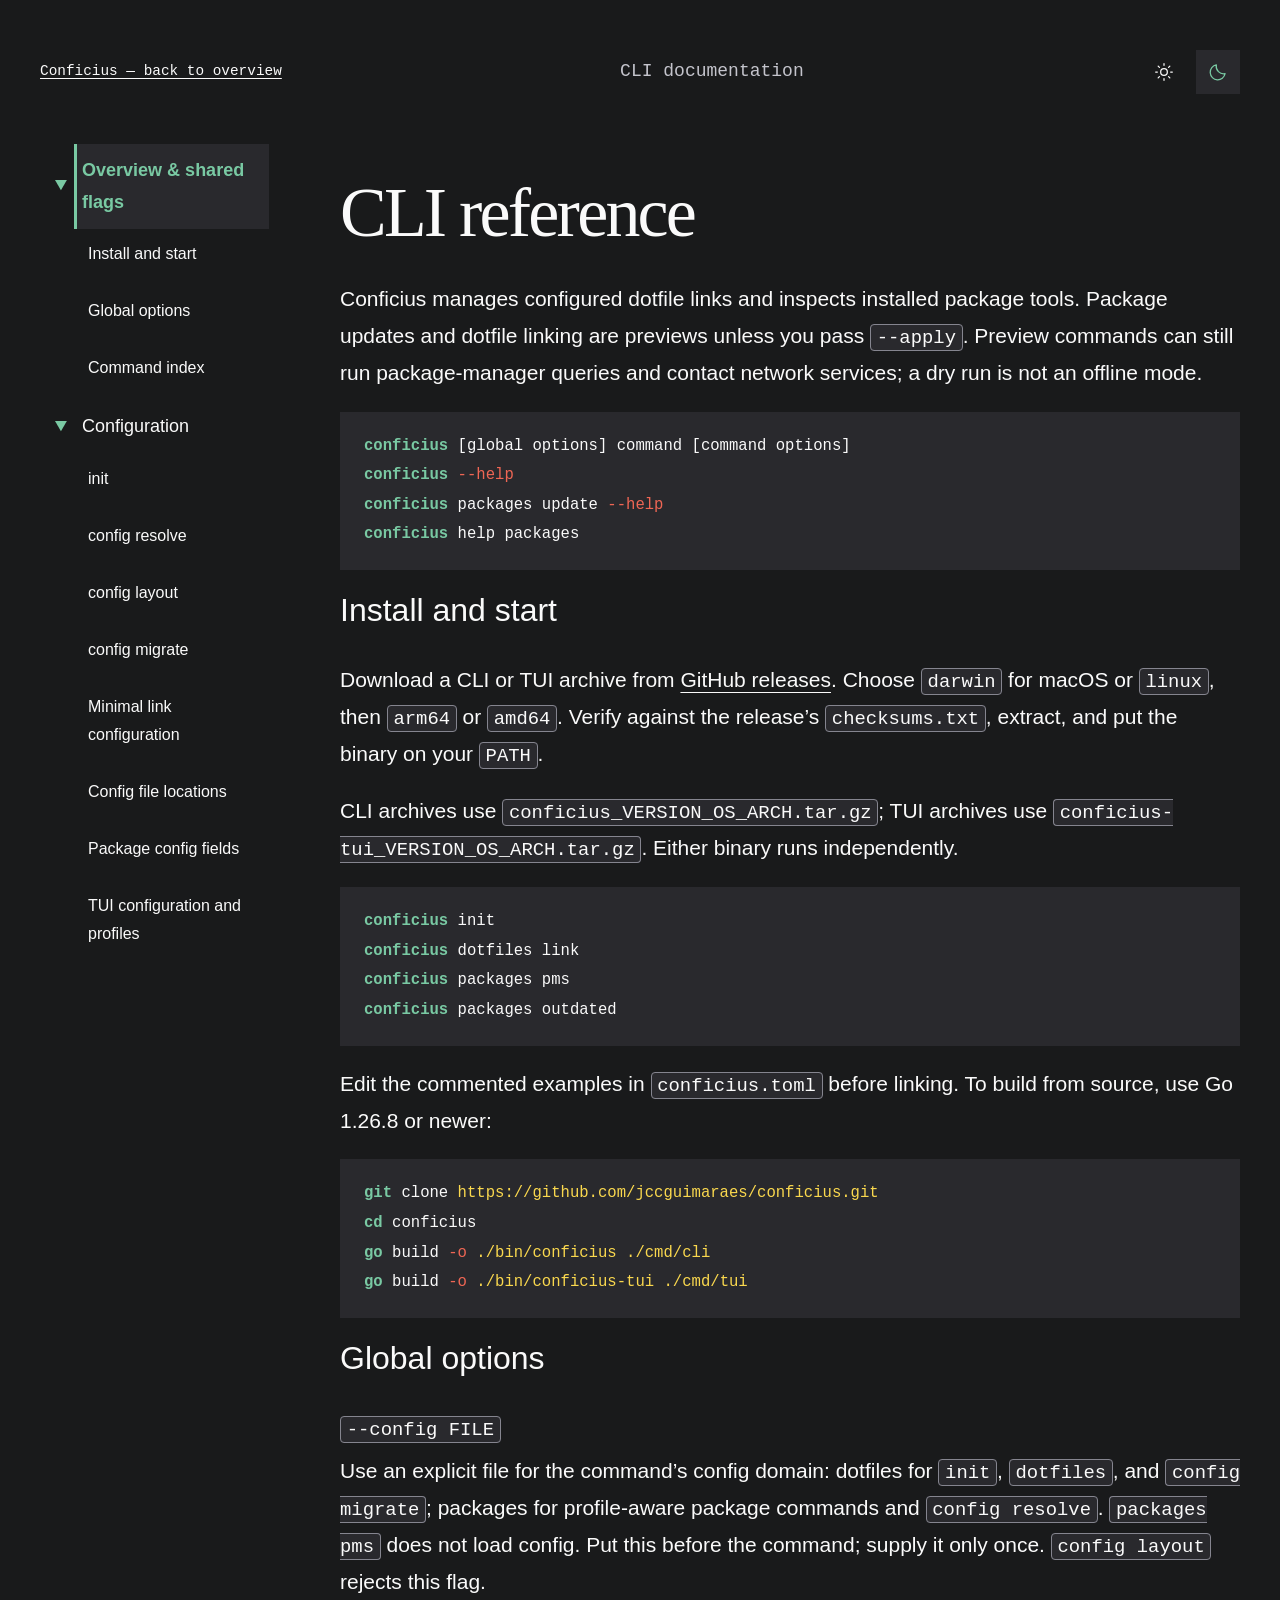
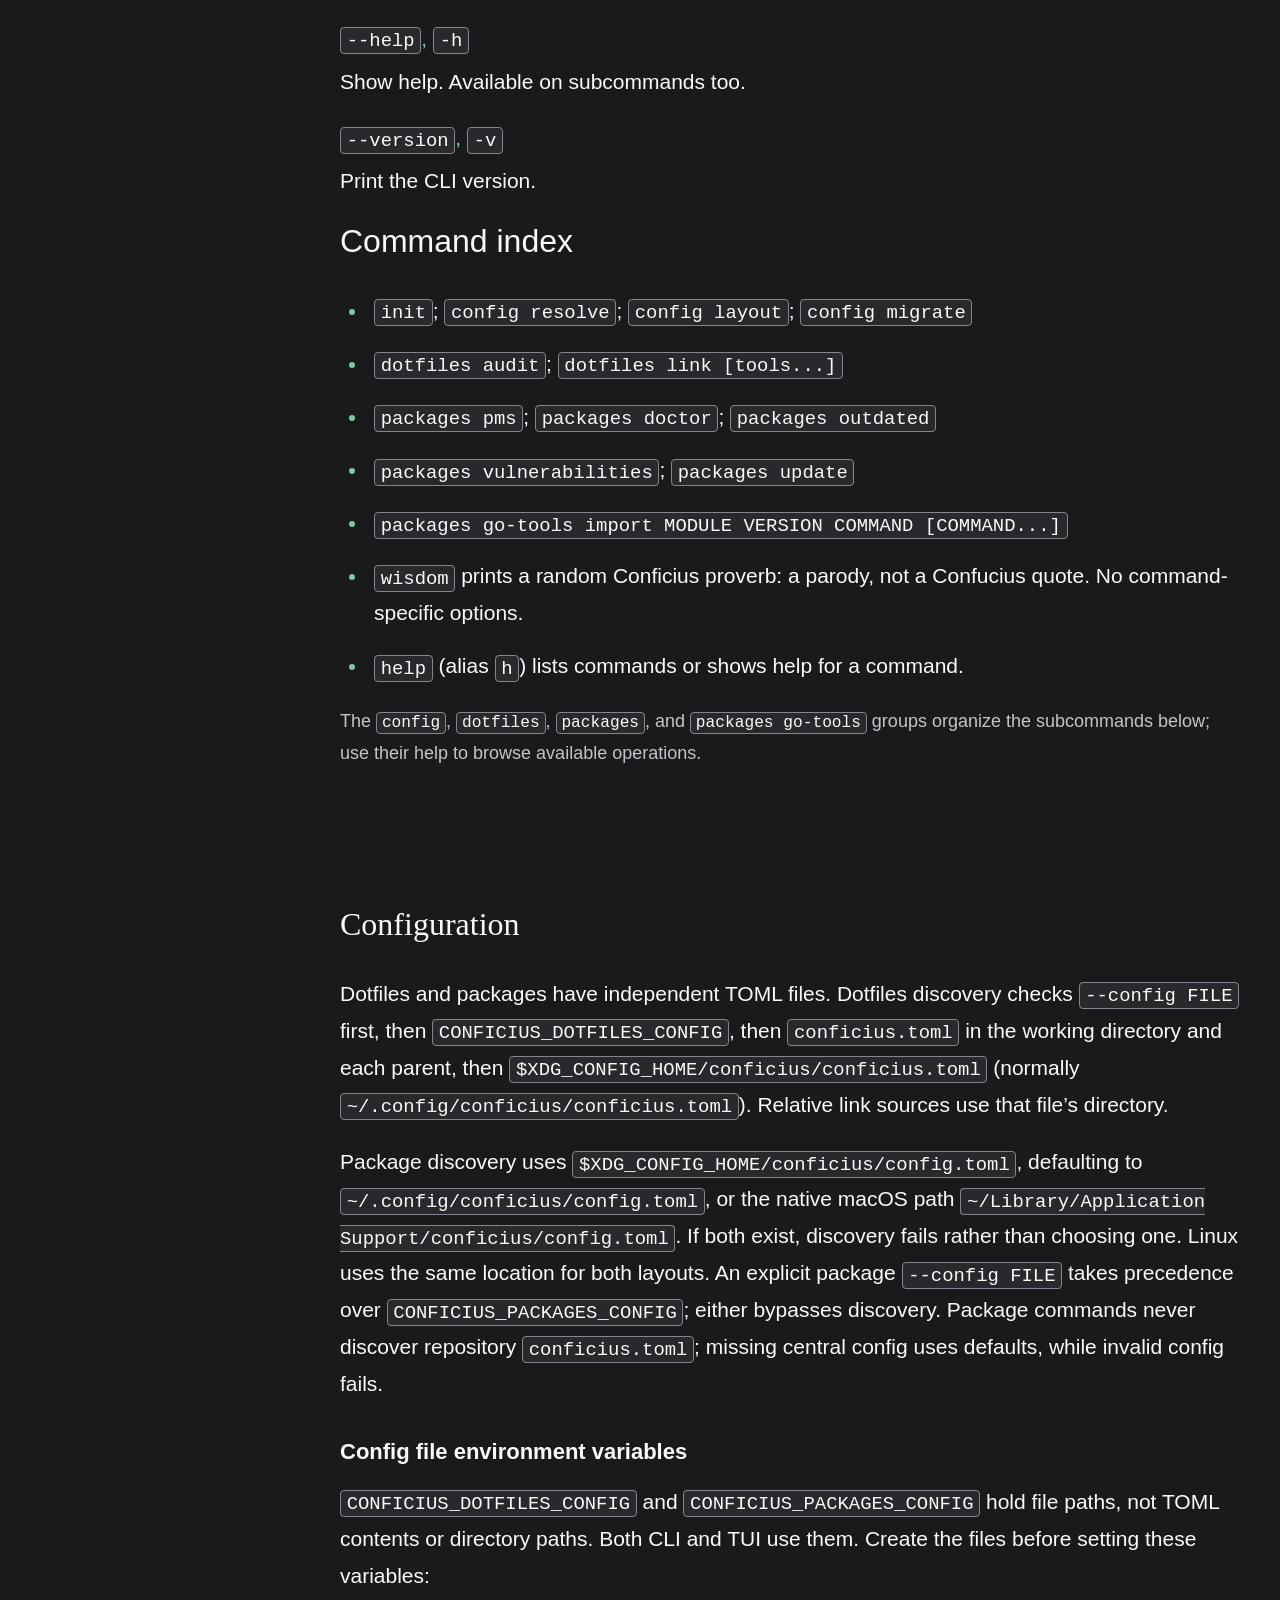
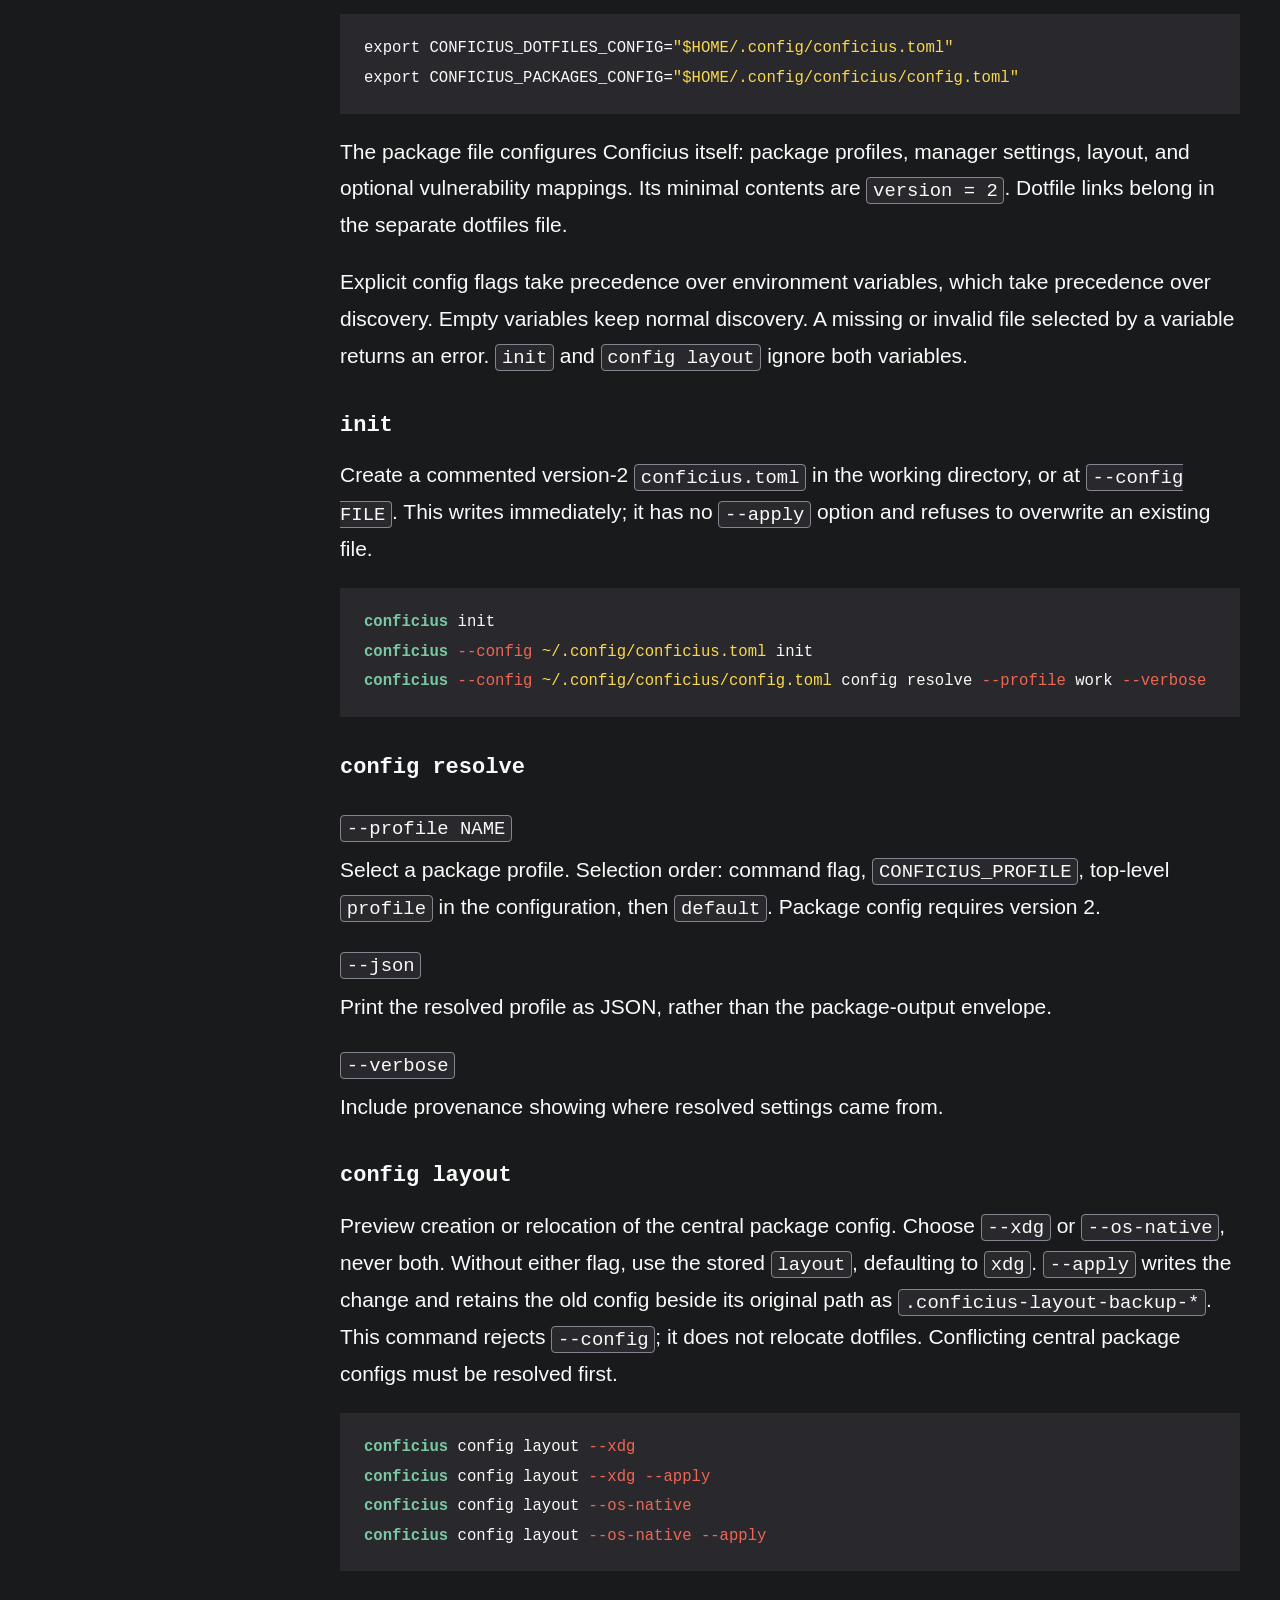
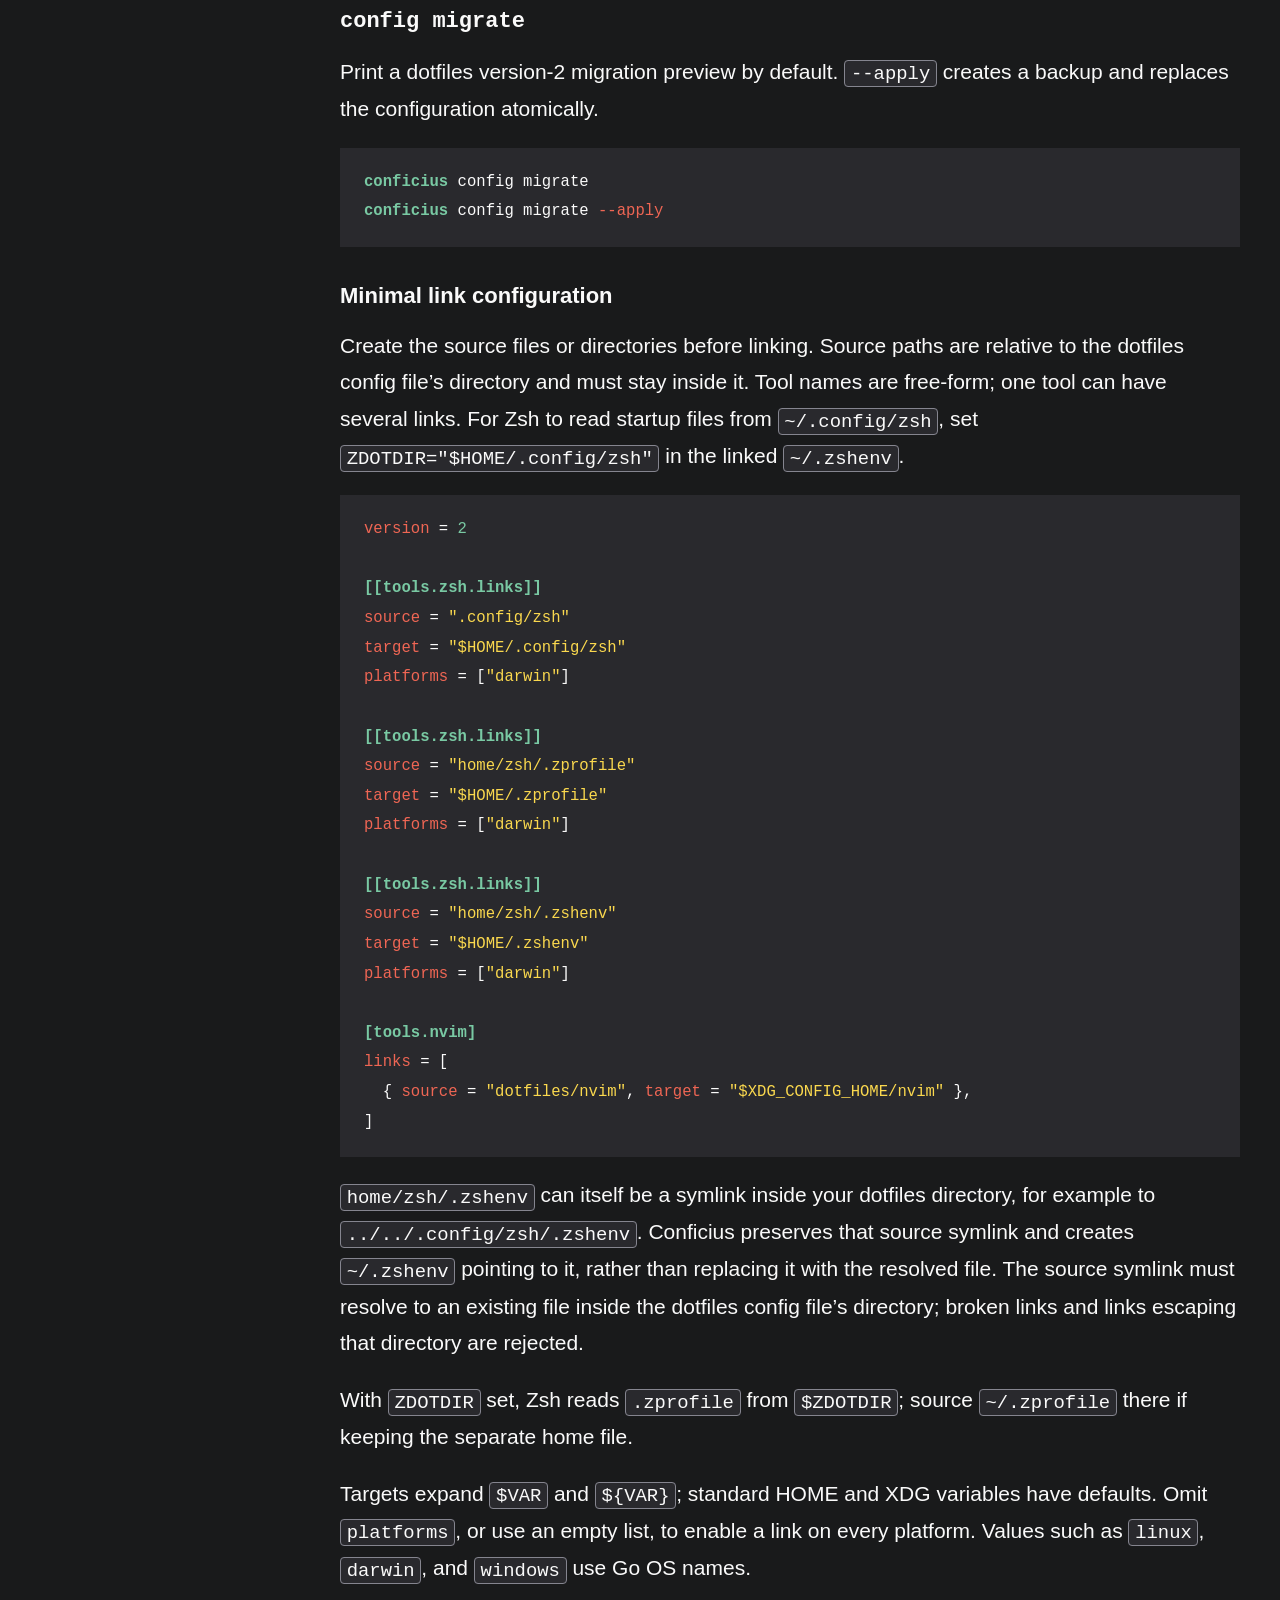
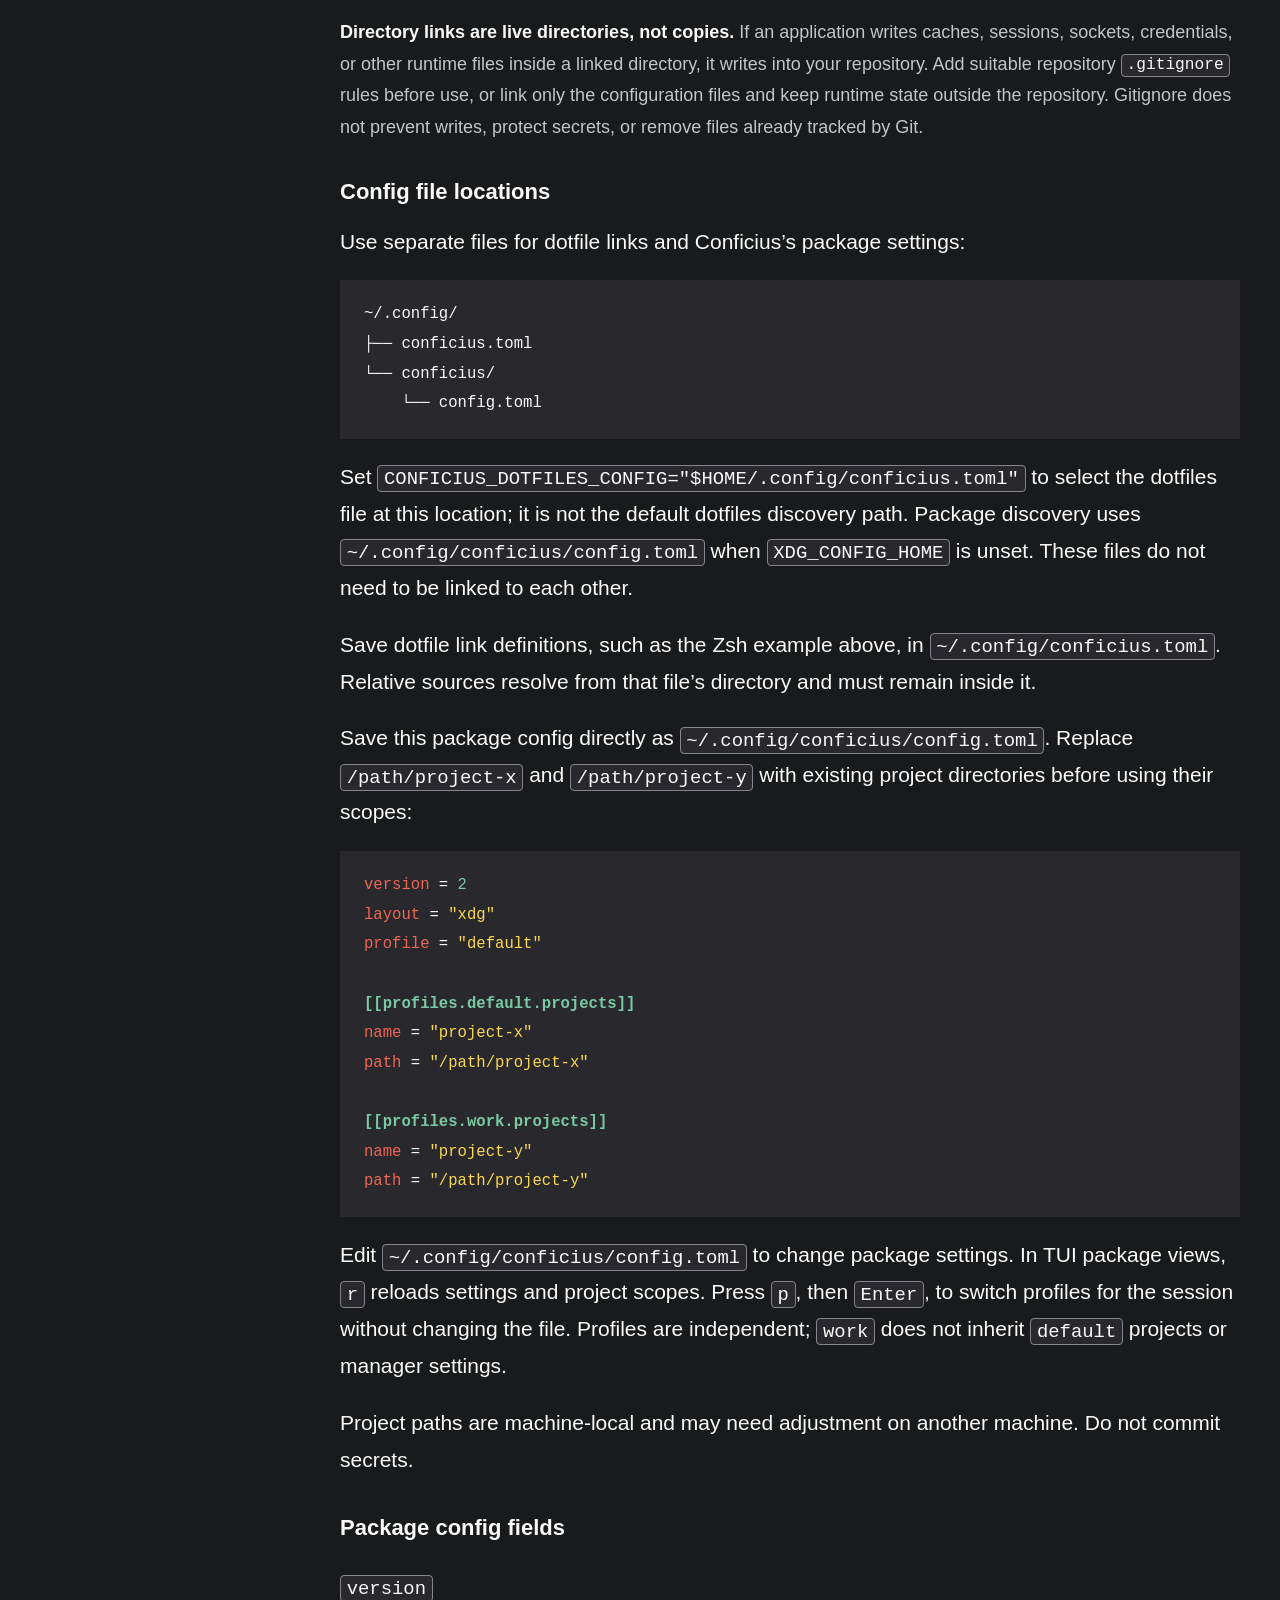
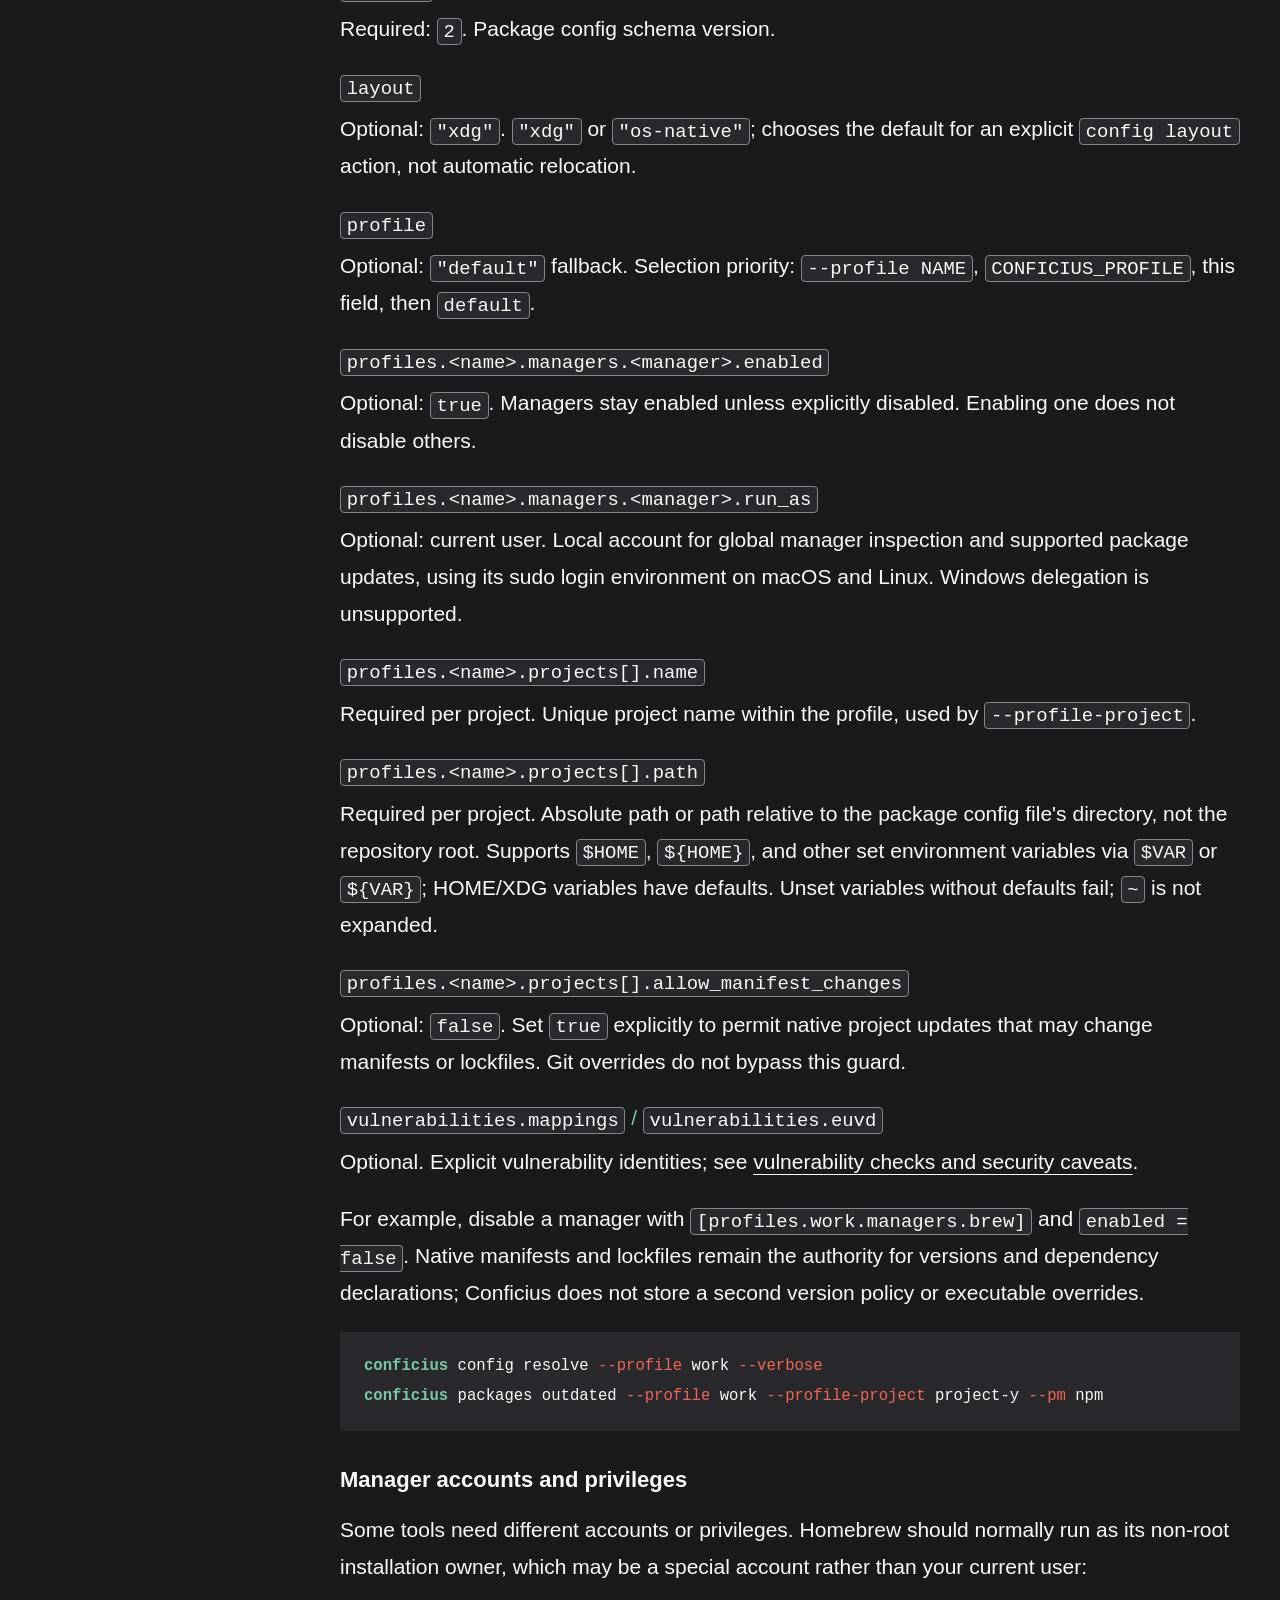
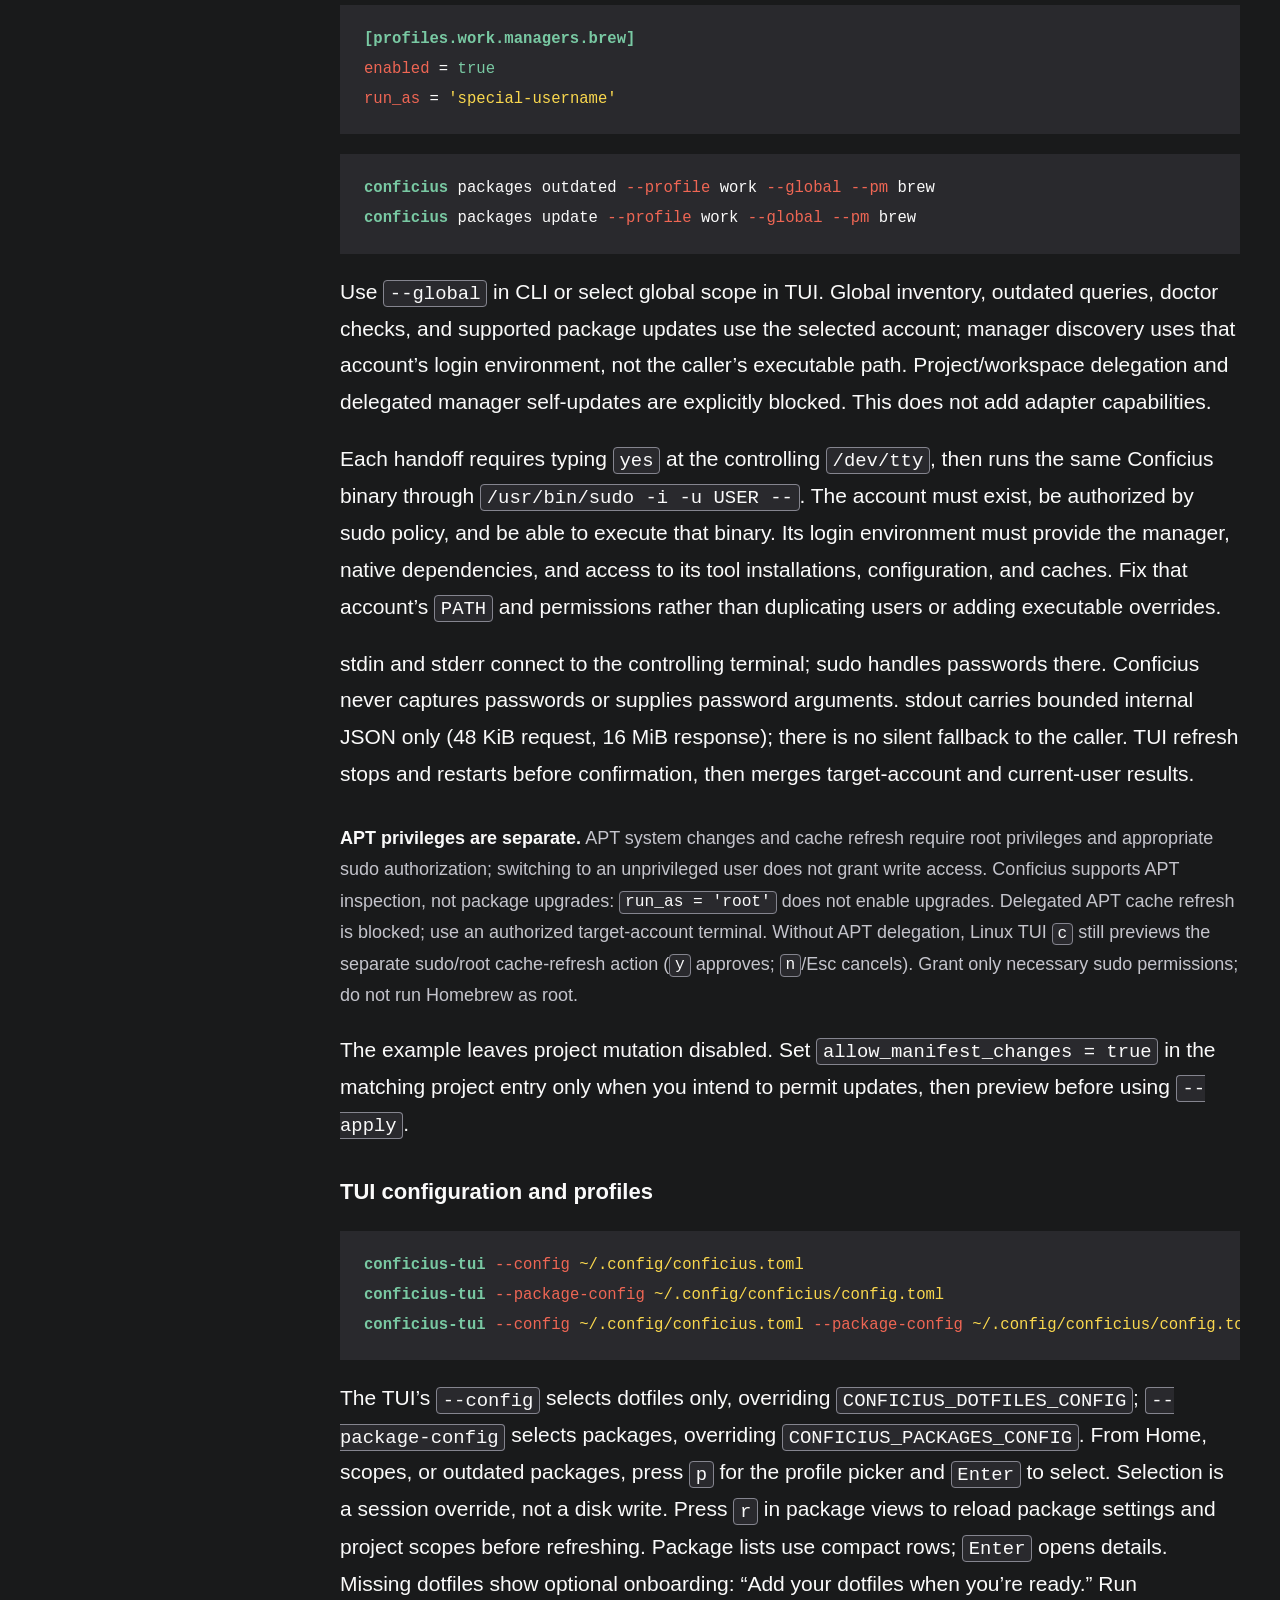
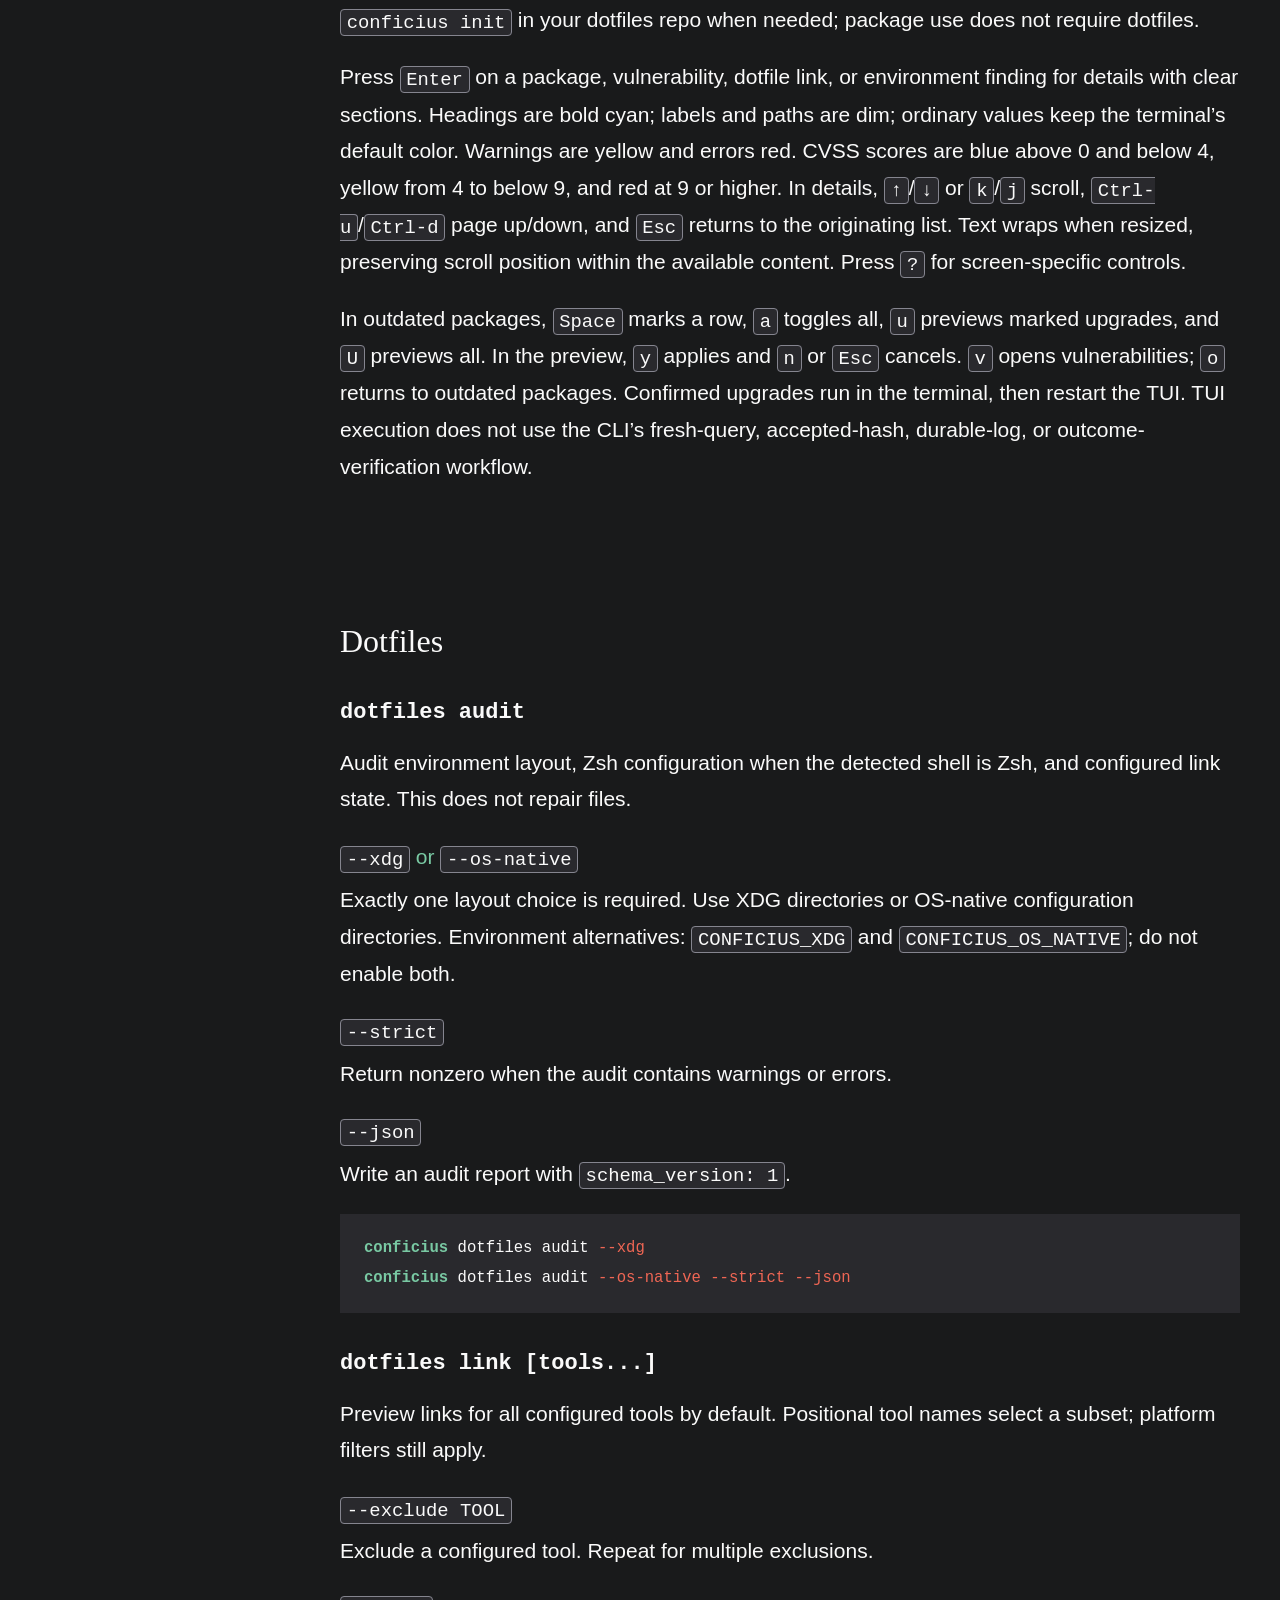
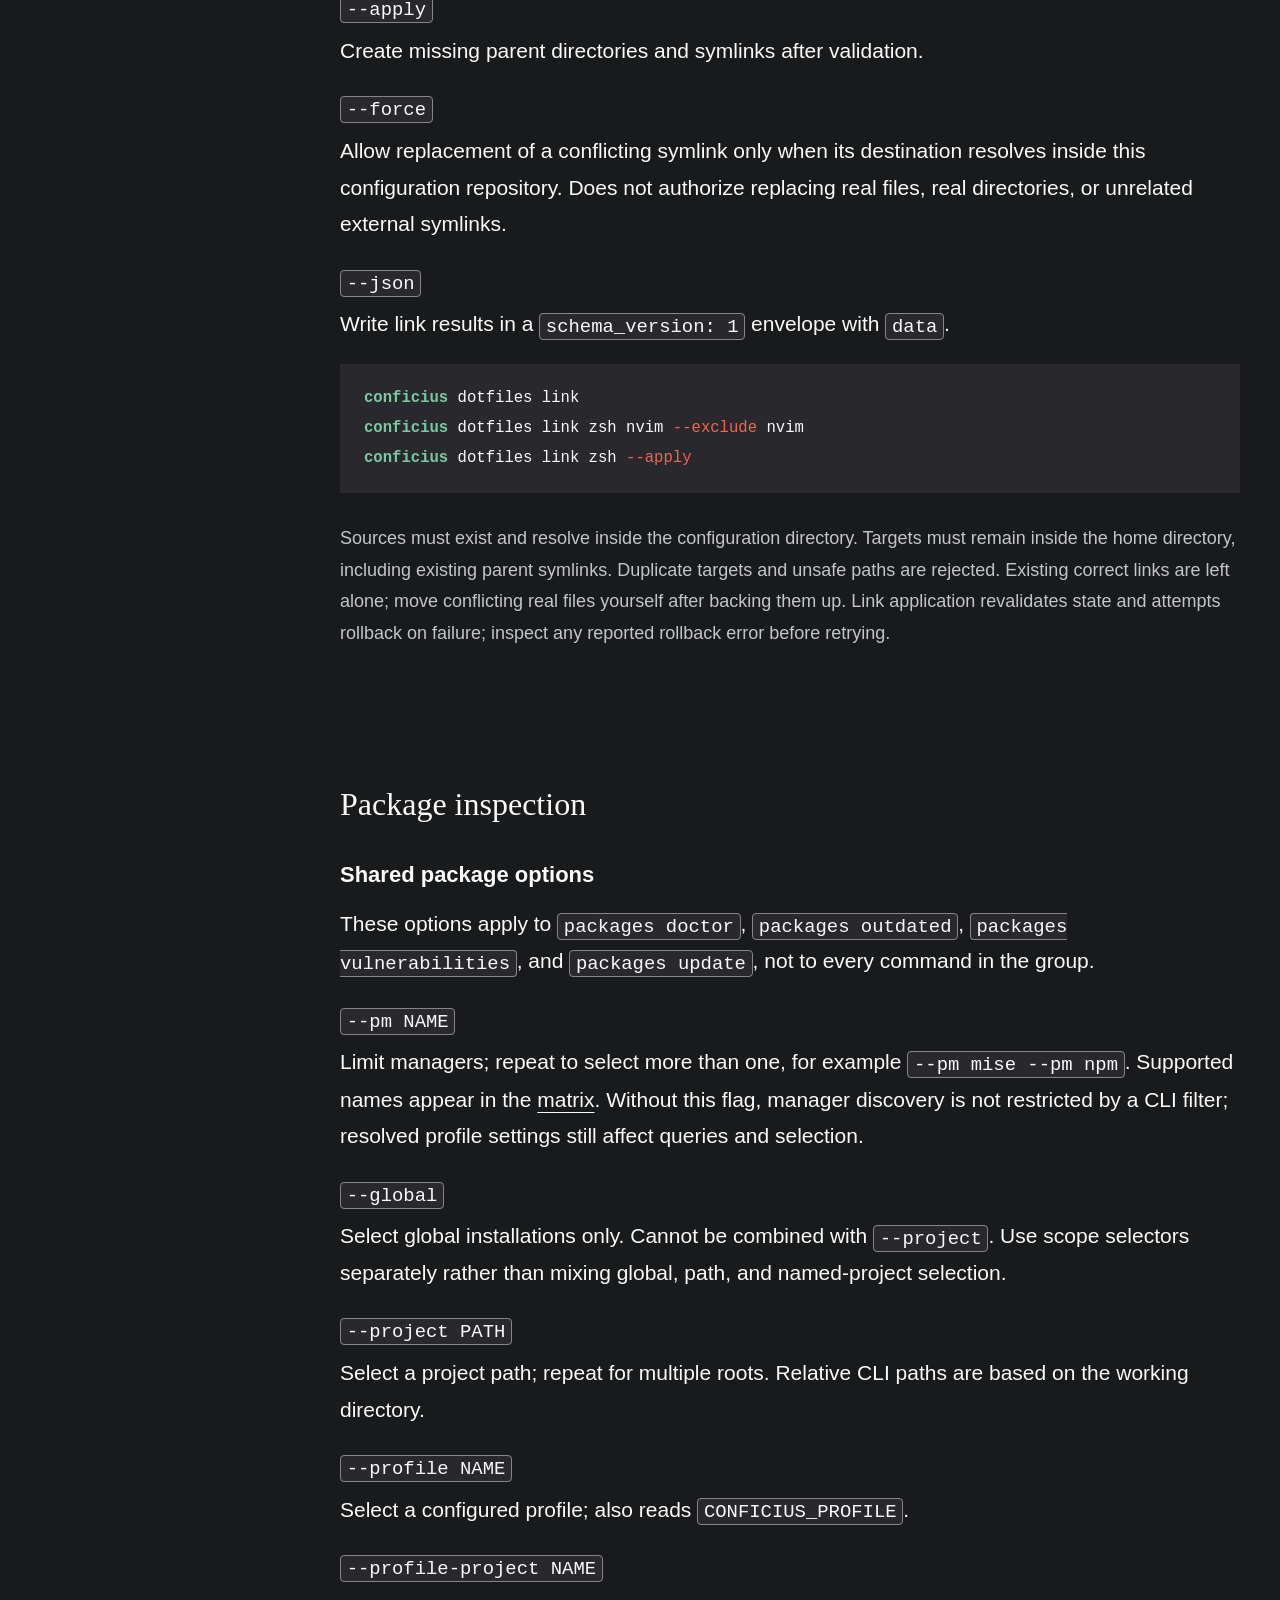
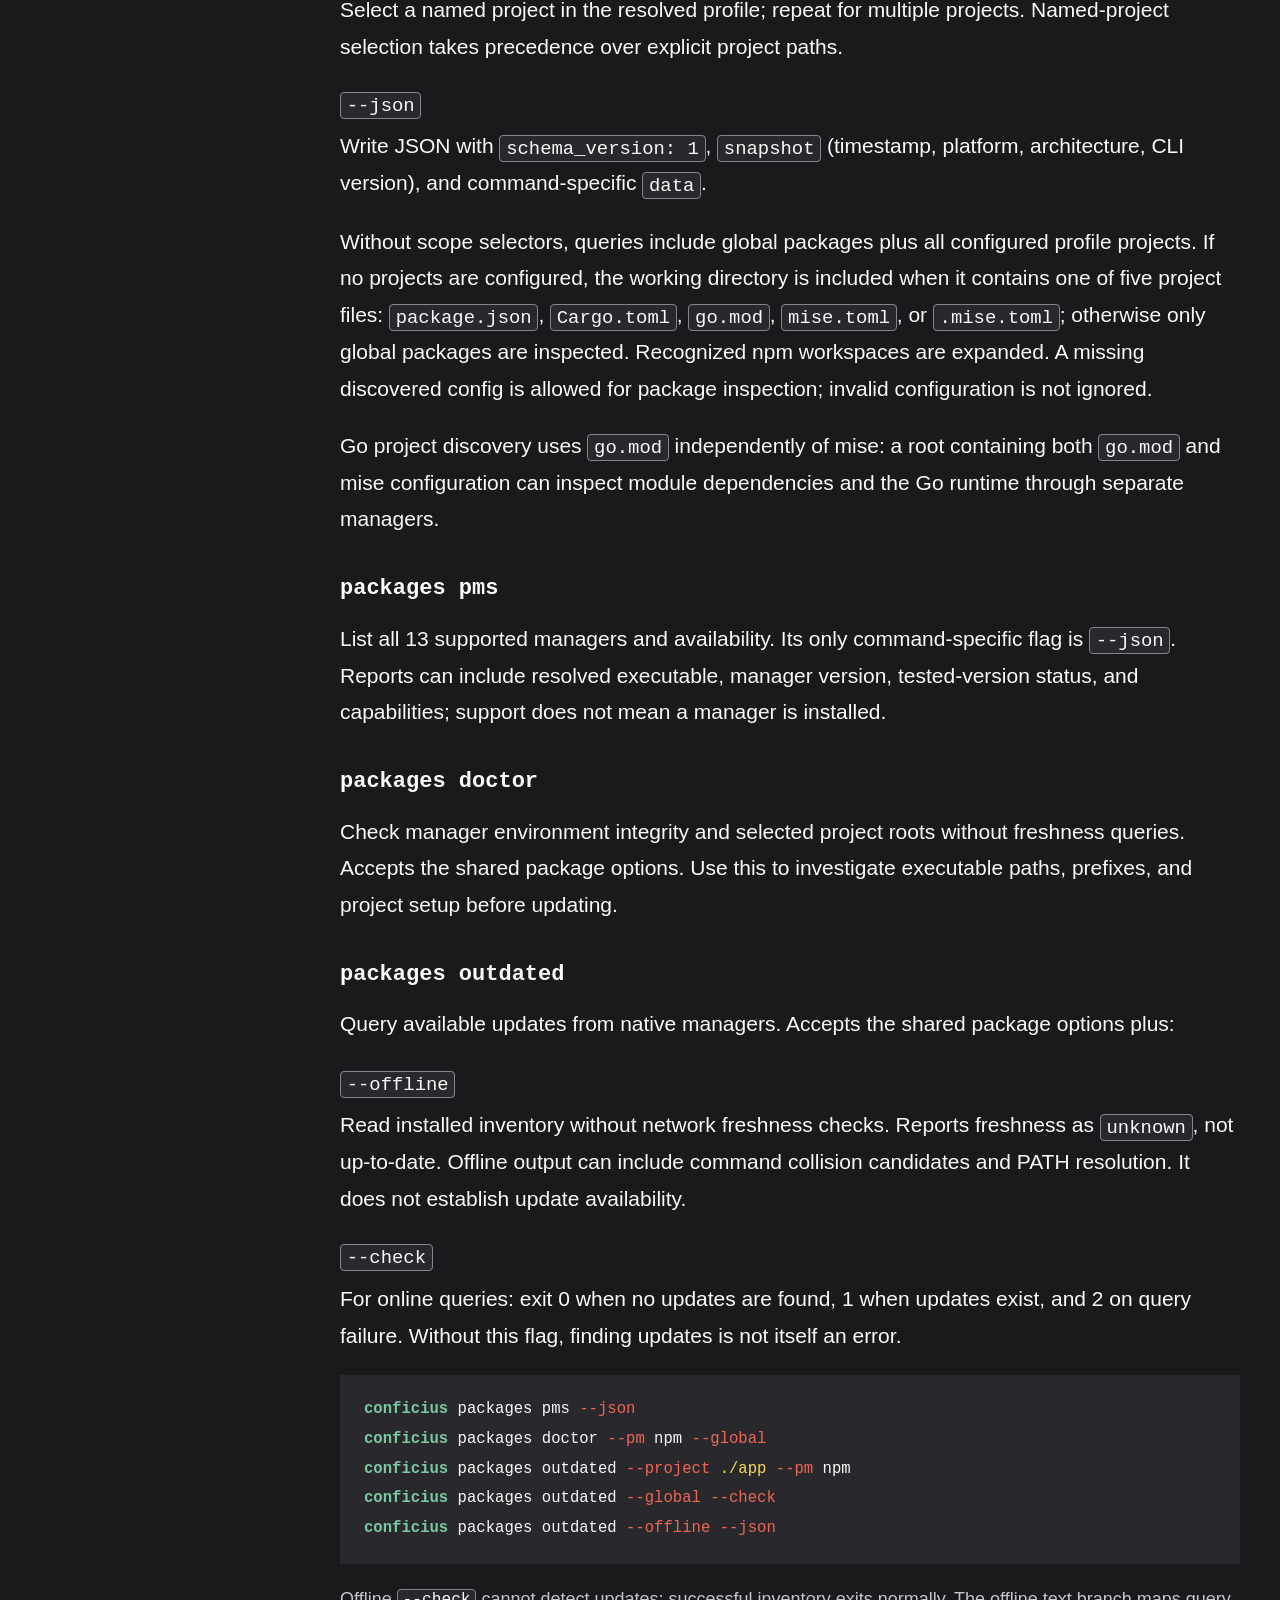
==== docs/cli.html @ acb5a213 "docs: remove misleading nested package config layout" ====
<!doctype html>
<html lang="en">
<head>
  <meta charset="utf-8">
  <meta name="viewport" content="width=device-width, initial-scale=1">
  <meta name="description" content="Conficius CLI reference: configuration, dotfile links, package inventory, vulnerability checks, update previews, and supported package managers.">
  <meta name="theme-color" content="#191a1b">
  <title>CLI reference — Conficius</title>
  <script>
    try {
      if (localStorage.getItem('conficius-theme') === 'light') {
        document.documentElement.dataset.theme = 'light';
        document.querySelector('meta[name="theme-color"]').content = '#edf4df';
      }
    } catch {}
  </script>
  <link rel="stylesheet" href="assets/site.css">
</head>
<body class="doc-page">
  <a class="skip" href="#main">Skip to content</a>
  <div class="sheet">
    <header class="masthead">
      <a href="index.html">Conficius — back to overview</a>
      <span class="small">CLI documentation</span>
      <div class="theme-control" role="group" aria-label="Theme" hidden>
        <button type="button" data-theme="light" aria-label="Light theme" aria-pressed="false">
          <svg viewBox="0 0 24 24" aria-hidden="true"><circle cx="12" cy="12" r="4"/><path d="M12 2v2m0 16v2M2 12h2m16 0h2M5 5l1.5 1.5m11 11L19 19M5 19l1.5-1.5m11-11L19 5"/></svg>
        </button>
        <button type="button" data-theme="dark" aria-label="Dark theme" aria-pressed="true">
          <svg viewBox="0 0 24 24" aria-hidden="true"><path d="M20.5 14A9 9 0 0 1 10 3.5 9 9 0 1 0 20.5 14Z"/></svg>
        </button>
      </div>
    </header>
    <div class="layout">
      <aside class="rail">
        <div class="rail-inner">
          <nav aria-label="CLI reference sections">
            <ul>
              <li>
                <details>
                  <summary><a href="#overview">Overview &amp; shared flags</a></summary>
                  <ul>
                    <li><a href="#install-and-start">Install and start</a></li>
                    <li><a href="#global-options">Global options</a></li>
                    <li><a href="#command-index">Command index</a></li>
                  </ul>
                </details>
              </li>
              <li>
                <details open>
                  <summary><a href="#config">Configuration</a></summary>
                  <ul>
                    <li><a href="#init">init</a></li>
                    <li><a href="#config-resolve">config resolve</a></li>
                    <li><a href="#config-layout">config layout</a></li>
                    <li><a href="#config-migrate">config migrate</a></li>
                    <li><a href="#minimal-link-configuration">Minimal link configuration</a></li>
                    <li><a href="#self-managed-config">Config file locations</a></li>
                    <li><a href="#package-config-fields">Package config fields</a></li>
                    <li><a href="#tui-configuration-and-profiles">TUI configuration and profiles</a></li>
                  </ul>
                </details>
              </li>
              <li>
                <details>
                  <summary><a href="#dotfiles">Dotfiles</a></summary>
                  <ul>
                    <li><a href="#dotfiles-audit">dotfiles audit</a></li>
                    <li><a href="#dotfiles-link">dotfiles link [tools...]</a></li>
                  </ul>
                </details>
              </li>
              <li>
                <details>
                  <summary><a href="#packages">Package inspection</a></summary>
                  <ul>
                    <li><a href="#shared-package-options">Shared package options</a></li>
                    <li><a href="#packages-pms">packages pms</a></li>
                    <li><a href="#packages-doctor">packages doctor</a></li>
                    <li><a href="#packages-outdated">packages outdated</a></li>
                  </ul>
                </details>
              </li>
              <li>
                <details>
                  <summary><a href="#vulnerabilities">Vulnerabilities</a></summary>
                  <ul>
                    <li><a href="#packages-vulnerabilities">packages vulnerabilities</a></li>
                  </ul>
                </details>
              </li>
              <li>
                <details>
                  <summary><a href="#updates">Updates &amp; safeguards</a></summary>
                  <ul>
                    <li><a href="#packages-update">packages update</a></li>
                  </ul>
                </details>
              </li>
              <li>
                <details>
                  <summary><a href="#logs">Logs &amp; Go tool records</a></summary>
                  <ul>
                    <li><a href="#update-logs">Update logs</a></li>
                    <li><a href="#packages-go-tools-import">packages go-tools import MODULE VERSION COMMAND [COMMAND...]</a></li>
                  </ul>
                </details>
              </li>
              <li>
                <details>
                  <summary><a href="#managers">Manager support matrix</a></summary>
                  <ul>
                    <li><a href="#manager-capabilities">Declared adapter capabilities</a></li>
                  </ul>
                </details>
              </li>
            </ul>
          </nav>
        </div>
      </aside>
      <main id="main">
        <section id="overview" aria-labelledby="overview-title">
          <div class="section-head"><h1 id="overview-title">CLI reference</h1></div>
          <p>Conficius manages configured dotfile links and inspects installed package tools. Package updates and dotfile linking are previews unless you pass <code>--apply</code>. Preview commands can still run package-manager queries and contact network services; a dry run is not an offline mode.</p>
          <pre><code><span class="syntax-command">conficius</span> [global options] command [command options]
<span class="syntax-command">conficius</span> <span class="syntax-flag">--help</span>
<span class="syntax-command">conficius</span> packages update <span class="syntax-flag">--help</span>
<span class="syntax-command">conficius</span> help packages</code></pre>
          <h2 id="install-and-start">Install and start</h2>
          <p>Download a CLI or TUI archive from <a href="https://github.com/jccguimaraes/conficius/releases">GitHub releases</a>. Choose <code>darwin</code> for macOS or <code>linux</code>, then <code>arm64</code> or <code>amd64</code>. Verify against the release’s <code>checksums.txt</code>, extract, and put the binary on your <code>PATH</code>.</p>
          <p>CLI archives use <code>conficius_VERSION_OS_ARCH.tar.gz</code>; TUI archives use <code>conficius-tui_VERSION_OS_ARCH.tar.gz</code>. Either binary runs independently.</p>
          <pre><code><span class="syntax-command">conficius</span> init
<span class="syntax-command">conficius</span> dotfiles link
<span class="syntax-command">conficius</span> packages pms
<span class="syntax-command">conficius</span> packages outdated</code></pre>
          <p>Edit the commented examples in <code>conficius.toml</code> before linking. To build from source, use Go 1.26.8 or newer:</p>
          <pre><code><span class="syntax-command">git</span> clone <span class="syntax-string">https://github.com/jccguimaraes/conficius.git</span>
<span class="syntax-command">cd</span> conficius
<span class="syntax-command">go</span> build <span class="syntax-flag">-o</span> <span class="syntax-string">./bin/conficius</span> <span class="syntax-string">./cmd/cli</span>
<span class="syntax-command">go</span> build <span class="syntax-flag">-o</span> <span class="syntax-string">./bin/conficius-tui</span> <span class="syntax-string">./cmd/tui</span></code></pre>
          <h2 id="global-options">Global options</h2>
          <dl>
            <dt><code>--config FILE</code></dt><dd>Use an explicit file for the command’s config domain: dotfiles for <code>init</code>, <code>dotfiles</code>, and <code>config migrate</code>; packages for profile-aware package commands and <code>config resolve</code>. <code>packages pms</code> does not load config. Put this before the command; supply it only once. <code>config layout</code> rejects this flag.</dd>
            <dt><code>--help</code>, <code>-h</code></dt><dd>Show help. Available on subcommands too.</dd>
            <dt><code>--version</code>, <code>-v</code></dt><dd>Print the CLI version.</dd>
          </dl>
          <h2 id="command-index">Command index</h2>
          <ul>
            <li><code>init</code>; <code>config resolve</code>; <code>config layout</code>; <code>config migrate</code></li>
            <li><code>dotfiles audit</code>; <code>dotfiles link [tools...]</code></li>
            <li><code>packages pms</code>; <code>packages doctor</code>; <code>packages outdated</code></li>
            <li><code>packages vulnerabilities</code>; <code>packages update</code></li>
            <li><code>packages go-tools import MODULE VERSION COMMAND [COMMAND...]</code></li>
            <li><code>wisdom</code> prints a random Conficius proverb: a parody, not a Confucius quote. No command-specific options.</li>
            <li><code>help</code> (alias <code>h</code>) lists commands or shows help for a command.</li>
          </ul>
          <p class="small">The <code>config</code>, <code>dotfiles</code>, <code>packages</code>, and <code>packages go-tools</code> groups organize the subcommands below; use their help to browse available operations.</p>
        </section>

        <section id="config" aria-labelledby="config-title">
          <div class="section-head"><h2 id="config-title">Configuration</h2></div>
          <p>Dotfiles and packages have independent TOML files. Dotfiles discovery checks <code>--config FILE</code> first, then <code>CONFICIUS_DOTFILES_CONFIG</code>, then <code>conficius.toml</code> in the working directory and each parent, then <code>$XDG_CONFIG_HOME/conficius/conficius.toml</code> (normally <code>~/.config/conficius/conficius.toml</code>). Relative link sources use that file’s directory.
          </p><p>Package discovery uses <code>$XDG_CONFIG_HOME/conficius/config.toml</code>, defaulting to <code>~/.config/conficius/config.toml</code>, or the native macOS path <code>~/Library/Application Support/conficius/config.toml</code>. If both exist, discovery fails rather than choosing one. Linux uses the same location for both layouts. An explicit package <code>--config FILE</code> takes precedence over <code>CONFICIUS_PACKAGES_CONFIG</code>; either bypasses discovery. Package commands never discover repository <code>conficius.toml</code>; missing central config uses defaults, while invalid config fails.</p>
          <h3 id="config-environment">Config file environment variables</h3>
          <p><code>CONFICIUS_DOTFILES_CONFIG</code> and <code>CONFICIUS_PACKAGES_CONFIG</code> hold file paths, not TOML contents or directory paths. Both CLI and TUI use them. Create the files before setting these variables:</p>
          <pre><code>export CONFICIUS_DOTFILES_CONFIG=<span class="syntax-string">"$HOME/.config/conficius.toml"</span>
export CONFICIUS_PACKAGES_CONFIG=<span class="syntax-string">"$HOME/.config/conficius/config.toml"</span></code></pre>
          <p>The package file configures Conficius itself: package profiles, manager settings, layout, and optional vulnerability mappings. Its minimal contents are <code>version = 2</code>. Dotfile links belong in the separate dotfiles file.</p>
          <p>Explicit config flags take precedence over environment variables, which take precedence over discovery. Empty variables keep normal discovery. A missing or invalid file selected by a variable returns an error. <code>init</code> and <code>config layout</code> ignore both variables.</p>
          <h3 id="init"><code>init</code></h3>
          <p>Create a commented version-2 <code>conficius.toml</code> in the working directory, or at <code>--config FILE</code>. This writes immediately; it has no <code>--apply</code> option and refuses to overwrite an existing file.</p>
          <pre><code><span class="syntax-command">conficius</span> init
<span class="syntax-command">conficius</span> <span class="syntax-flag">--config</span> <span class="syntax-string">~/.config/conficius.toml</span> init
<span class="syntax-command">conficius</span> <span class="syntax-flag">--config</span> <span class="syntax-string">~/.config/conficius/config.toml</span> config resolve <span class="syntax-flag">--profile</span> work <span class="syntax-flag">--verbose</span></code></pre>
          <h3 id="config-resolve"><code>config resolve</code></h3>
          <dl>
            <dt><code>--profile NAME</code></dt><dd>Select a package profile. Selection order: command flag, <code>CONFICIUS_PROFILE</code>, top-level <code>profile</code> in the configuration, then <code>default</code>. Package config requires version 2.</dd>
            <dt><code>--json</code></dt><dd>Print the resolved profile as JSON, rather than the package-output envelope.</dd>
            <dt><code>--verbose</code></dt><dd>Include provenance showing where resolved settings came from.</dd>
          </dl>
          <h3 id="config-layout"><code>config layout</code></h3>
          <p>Preview creation or relocation of the central package config. Choose <code>--xdg</code> or <code>--os-native</code>, never both. Without either flag, use the stored <code>layout</code>, defaulting to <code>xdg</code>. <code>--apply</code> writes the change and retains the old config beside its original path as <code>.conficius-layout-backup-*</code>. This command rejects <code>--config</code>; it does not relocate dotfiles. Conflicting central package configs must be resolved first.</p>
          <pre><code><span class="syntax-command">conficius</span> config layout <span class="syntax-flag">--xdg</span>
<span class="syntax-command">conficius</span> config layout <span class="syntax-flag">--xdg</span> <span class="syntax-flag">--apply</span>
<span class="syntax-command">conficius</span> config layout <span class="syntax-flag">--os-native</span>
<span class="syntax-command">conficius</span> config layout <span class="syntax-flag">--os-native</span> <span class="syntax-flag">--apply</span></code></pre>
          <h3 id="config-migrate"><code>config migrate</code></h3>
          <p>Print a dotfiles version-2 migration preview by default. <code>--apply</code> creates a backup and replaces the configuration atomically.</p>
          <pre><code><span class="syntax-command">conficius</span> config migrate
<span class="syntax-command">conficius</span> config migrate <span class="syntax-flag">--apply</span></code></pre>
          <h3 id="minimal-link-configuration">Minimal link configuration</h3>
          <p>Create the source files or directories before linking. Source paths are relative to the dotfiles config file’s directory and must stay inside it. Tool names are free-form; one tool can have several links. For Zsh to read startup files from <code>~/.config/zsh</code>, set <code>ZDOTDIR="$HOME/.config/zsh"</code> in the linked <code>~/.zshenv</code>.</p>
          <pre><code><span class="syntax-key">version</span> = <span class="syntax-value">2</span>

<span class="syntax-section">[[tools.zsh.links]]</span>
<span class="syntax-key">source</span> = <span class="syntax-string">".config/zsh"</span>
<span class="syntax-key">target</span> = <span class="syntax-string">"$HOME/.config/zsh"</span>
<span class="syntax-key">platforms</span> = [<span class="syntax-string">"darwin"</span>]

<span class="syntax-section">[[tools.zsh.links]]</span>
<span class="syntax-key">source</span> = <span class="syntax-string">"home/zsh/.zprofile"</span>
<span class="syntax-key">target</span> = <span class="syntax-string">"$HOME/.zprofile"</span>
<span class="syntax-key">platforms</span> = [<span class="syntax-string">"darwin"</span>]

<span class="syntax-section">[[tools.zsh.links]]</span>
<span class="syntax-key">source</span> = <span class="syntax-string">"home/zsh/.zshenv"</span>
<span class="syntax-key">target</span> = <span class="syntax-string">"$HOME/.zshenv"</span>
<span class="syntax-key">platforms</span> = [<span class="syntax-string">"darwin"</span>]

<span class="syntax-section">[tools.nvim]</span>
<span class="syntax-key">links</span> = [
  { <span class="syntax-key">source</span> = <span class="syntax-string">"dotfiles/nvim"</span>, <span class="syntax-key">target</span> = <span class="syntax-string">"$XDG_CONFIG_HOME/nvim"</span> },
]</code></pre>
          <p><code>home/zsh/.zshenv</code> can itself be a symlink inside your dotfiles directory, for example to <code>../../.config/zsh/.zshenv</code>. Conficius preserves that source symlink and creates <code>~/.zshenv</code> pointing to it, rather than replacing it with the resolved file. The source symlink must resolve to an existing file inside the dotfiles config file’s directory; broken links and links escaping that directory are rejected.</p>
          <p>With <code>ZDOTDIR</code> set, Zsh reads <code>.zprofile</code> from <code>$ZDOTDIR</code>; source <code>~/.zprofile</code> there if keeping the separate home file.</p>
          <p>Targets expand <code>$VAR</code> and <code>${VAR}</code>; standard HOME and XDG variables have defaults. Omit <code>platforms</code>, or use an empty list, to enable a link on every platform. Values such as <code>linux</code>, <code>darwin</code>, and <code>windows</code> use Go OS names.</p>
          <p class="note"><strong>Directory links are live directories, not copies.</strong> If an application writes caches, sessions, sockets, credentials, or other runtime files inside a linked directory, it writes into your repository. Add suitable repository <code>.gitignore</code> rules before use, or link only the configuration files and keep runtime state outside the repository. Gitignore does not prevent writes, protect secrets, or remove files already tracked by Git.</p>
          <h3 id="self-managed-config">Config file locations</h3>
          <p>Use separate files for dotfile links and Conficius’s package settings:</p>
          <pre><code>~/.config/
├── conficius.toml
└── conficius/
    └── config.toml</code></pre>
          <p>Set <code>CONFICIUS_DOTFILES_CONFIG="$HOME/.config/conficius.toml"</code> to select the dotfiles file at this location; it is not the default dotfiles discovery path. Package discovery uses <code>~/.config/conficius/config.toml</code> when <code>XDG_CONFIG_HOME</code> is unset. These files do not need to be linked to each other.</p>
          <p>Save dotfile link definitions, such as the Zsh example above, in <code>~/.config/conficius.toml</code>. Relative sources resolve from that file’s directory and must remain inside it.</p>
          <p>Save this package config directly as <code>~/.config/conficius/config.toml</code>. Replace <code>/path/project-x</code> and <code>/path/project-y</code> with existing project directories before using their scopes:</p>
          <pre><code><span class="syntax-key">version</span> = <span class="syntax-value">2</span>
<span class="syntax-key">layout</span> = <span class="syntax-string">"xdg"</span>
<span class="syntax-key">profile</span> = <span class="syntax-string">"default"</span>

<span class="syntax-section">[[profiles.default.projects]]</span>
<span class="syntax-key">name</span> = <span class="syntax-string">"project-x"</span>
<span class="syntax-key">path</span> = <span class="syntax-string">"/path/project-x"</span>

<span class="syntax-section">[[profiles.work.projects]]</span>
<span class="syntax-key">name</span> = <span class="syntax-string">"project-y"</span>
<span class="syntax-key">path</span> = <span class="syntax-string">"/path/project-y"</span></code></pre>
          <p>Edit <code>~/.config/conficius/config.toml</code> to change package settings. In TUI package views, <code>r</code> reloads settings and project scopes. Press <code>p</code>, then <code>Enter</code>, to switch profiles for the session without changing the file. Profiles are independent; <code>work</code> does not inherit <code>default</code> projects or manager settings.</p>
          <p>Project paths are machine-local and may need adjustment on another machine. Do not commit secrets.</p>
          <h3 id="package-config-fields">Package config fields</h3>
          <dl>
            <dt><code>version</code></dt><dd>Required: <code>2</code>. Package config schema version.</dd>
            <dt><code>layout</code></dt><dd>Optional: <code>"xdg"</code>. <code>"xdg"</code> or <code>"os-native"</code>; chooses the default for an explicit <code>config layout</code> action, not automatic relocation.</dd>
            <dt><code>profile</code></dt><dd>Optional: <code>"default"</code> fallback. Selection priority: <code>--profile NAME</code>, <code>CONFICIUS_PROFILE</code>, this field, then <code>default</code>.</dd>
            <dt><code>profiles.&lt;name&gt;.managers.&lt;manager&gt;.enabled</code></dt><dd>Optional: <code>true</code>. Managers stay enabled unless explicitly disabled. Enabling one does not disable others.</dd>
            <dt><code>profiles.&lt;name&gt;.managers.&lt;manager&gt;.run_as</code></dt><dd>Optional: current user. Local account for global manager inspection and supported package updates, using its sudo login environment on macOS and Linux. Windows delegation is unsupported.</dd>
            <dt><code>profiles.&lt;name&gt;.projects[].name</code></dt><dd>Required per project. Unique project name within the profile, used by <code>--profile-project</code>.</dd>
            <dt><code>profiles.&lt;name&gt;.projects[].path</code></dt><dd>Required per project. Absolute path or path relative to the package config file's directory, not the repository root. Supports <code>$HOME</code>, <code>${HOME}</code>, and other set environment variables via <code>$VAR</code> or <code>${VAR}</code>; HOME/XDG variables have defaults. Unset variables without defaults fail; <code>~</code> is not expanded.</dd>
            <dt><code>profiles.&lt;name&gt;.projects[].allow_manifest_changes</code></dt><dd>Optional: <code>false</code>. Set <code>true</code> explicitly to permit native project updates that may change manifests or lockfiles. Git overrides do not bypass this guard.</dd>
            <dt><code>vulnerabilities.mappings</code> / <code>vulnerabilities.euvd</code></dt><dd>Optional. Explicit vulnerability identities; see <a href="#vulnerabilities">vulnerability checks and security caveats</a>.</dd>
          </dl>
          <p>For example, disable a manager with <code>[profiles.work.managers.brew]</code> and <code>enabled = false</code>. Native manifests and lockfiles remain the authority for versions and dependency declarations; Conficius does not store a second version policy or executable overrides.</p>
          <pre><code><span class="syntax-command">conficius</span> config resolve <span class="syntax-flag">--profile</span> work <span class="syntax-flag">--verbose</span>
<span class="syntax-command">conficius</span> packages outdated <span class="syntax-flag">--profile</span> work <span class="syntax-flag">--profile-project</span> project-y <span class="syntax-flag">--pm</span> npm</code></pre>
          <h3 id="manager-run-as">Manager accounts and privileges</h3>
          <p>Some tools need different accounts or privileges. Homebrew should normally run as its non-root installation owner, which may be a special account rather than your current user:</p>
          <pre><code><span class="syntax-section">[profiles.work.managers.brew]</span>
<span class="syntax-key">enabled</span> = <span class="syntax-value">true</span>
<span class="syntax-key">run_as</span> = <span class="syntax-string">'special-username'</span></code></pre>
          <pre><code><span class="syntax-command">conficius</span> packages outdated <span class="syntax-flag">--profile</span> work <span class="syntax-flag">--global</span> <span class="syntax-flag">--pm</span> brew
<span class="syntax-command">conficius</span> packages update <span class="syntax-flag">--profile</span> work <span class="syntax-flag">--global</span> <span class="syntax-flag">--pm</span> brew</code></pre>
          <p>Use <code>--global</code> in CLI or select global scope in TUI. Global inventory, outdated queries, doctor checks, and supported package updates use the selected account; manager discovery uses that account’s login environment, not the caller’s executable path. Project/workspace delegation and delegated manager self-updates are explicitly blocked. This does not add adapter capabilities.</p>
          <p>Each handoff requires typing <code>yes</code> at the controlling <code>/dev/tty</code>, then runs the same Conficius binary through <code>/usr/bin/sudo -i -u USER --</code>. The account must exist, be authorized by sudo policy, and be able to execute that binary. Its login environment must provide the manager, native dependencies, and access to its tool installations, configuration, and caches. Fix that account’s <code>PATH</code> and permissions rather than duplicating users or adding executable overrides.</p>
          <p>stdin and stderr connect to the controlling terminal; sudo handles passwords there. Conficius never captures passwords or supplies password arguments. stdout carries bounded internal JSON only (48 KiB request, 16 MiB response); there is no silent fallback to the caller. TUI refresh stops and restarts before confirmation, then merges target-account and current-user results.</p>
          <p class="note"><strong>APT privileges are separate.</strong> APT system changes and cache refresh require root privileges and appropriate sudo authorization; switching to an unprivileged user does not grant write access. Conficius supports APT inspection, not package upgrades: <code>run_as = 'root'</code> does not enable upgrades. Delegated APT cache refresh is blocked; use an authorized target-account terminal. Without APT delegation, Linux TUI <code>c</code> still previews the separate sudo/root cache-refresh action (<code>y</code> approves; <code>n</code>/Esc cancels). Grant only necessary sudo permissions; do not run Homebrew as root.</p>
          <p>The example leaves project mutation disabled. Set <code>allow_manifest_changes = true</code> in the matching project entry only when you intend to permit updates, then preview before using <code>--apply</code>.</p>
          <h3 id="tui-configuration-and-profiles">TUI configuration and profiles</h3>
          <pre><code><span class="syntax-command">conficius-tui</span> <span class="syntax-flag">--config</span> <span class="syntax-string">~/.config/conficius.toml</span>
<span class="syntax-command">conficius-tui</span> <span class="syntax-flag">--package-config</span> <span class="syntax-string">~/.config/conficius/config.toml</span>
<span class="syntax-command">conficius-tui</span> <span class="syntax-flag">--config</span> <span class="syntax-string">~/.config/conficius.toml</span> <span class="syntax-flag">--package-config</span> <span class="syntax-string">~/.config/conficius/config.toml</span></code></pre>
          <p>The TUI’s <code>--config</code> selects dotfiles only, overriding <code>CONFICIUS_DOTFILES_CONFIG</code>; <code>--package-config</code> selects packages, overriding <code>CONFICIUS_PACKAGES_CONFIG</code>. From Home, scopes, or outdated packages, press <code>p</code> for the profile picker and <code>Enter</code> to select. Selection is a session override, not a disk write. Press <code>r</code> in package views to reload package settings and project scopes before refreshing. Package lists use compact rows; <code>Enter</code> opens details. Missing dotfiles show optional onboarding: “Add your dotfiles when you’re ready.” Run <code>conficius init</code> in your dotfiles repo when needed; package use does not require dotfiles.</p>
          <p>Press <code>Enter</code> on a package, vulnerability, dotfile link, or environment finding for details with clear sections. Headings are bold cyan; labels and paths are dim; ordinary values keep the terminal’s default color. Warnings are yellow and errors red. CVSS scores are blue above 0 and below 4, yellow from 4 to below 9, and red at 9 or higher. In details, <code>↑</code>/<code>↓</code> or <code>k</code>/<code>j</code> scroll, <code>Ctrl-u</code>/<code>Ctrl-d</code> page up/down, and <code>Esc</code> returns to the originating list. Text wraps when resized, preserving scroll position within the available content. Press <code>?</code> for screen-specific controls.</p>
          <p>In outdated packages, <code>Space</code> marks a row, <code>a</code> toggles all, <code>u</code> previews marked upgrades, and <code>U</code> previews all. In the preview, <code>y</code> applies and <code>n</code> or <code>Esc</code> cancels. <code>v</code> opens vulnerabilities; <code>o</code> returns to outdated packages. Confirmed upgrades run in the terminal, then restart the TUI. TUI execution does not use the CLI’s fresh-query, accepted-hash, durable-log, or outcome-verification workflow.</p>
        </section>

        <section id="dotfiles" aria-labelledby="dotfiles-title">
          <div class="section-head"><h2 id="dotfiles-title">Dotfiles</h2></div>
          <h3 id="dotfiles-audit"><code>dotfiles audit</code></h3>
          <p>Audit environment layout, Zsh configuration when the detected shell is Zsh, and configured link state. This does not repair files.</p>
          <dl>
            <dt><code>--xdg</code> or <code>--os-native</code></dt><dd>Exactly one layout choice is required. Use XDG directories or OS-native configuration directories. Environment alternatives: <code>CONFICIUS_XDG</code> and <code>CONFICIUS_OS_NATIVE</code>; do not enable both.</dd>
            <dt><code>--strict</code></dt><dd>Return nonzero when the audit contains warnings or errors.</dd>
            <dt><code>--json</code></dt><dd>Write an audit report with <code>schema_version: 1</code>.</dd>
          </dl>
          <pre><code><span class="syntax-command">conficius</span> dotfiles audit <span class="syntax-flag">--xdg</span>
<span class="syntax-command">conficius</span> dotfiles audit <span class="syntax-flag">--os-native</span> <span class="syntax-flag">--strict</span> <span class="syntax-flag">--json</span></code></pre>
          <h3 id="dotfiles-link"><code>dotfiles link [tools...]</code></h3>
          <p>Preview links for all configured tools by default. Positional tool names select a subset; platform filters still apply.</p>
          <dl>
            <dt><code>--exclude TOOL</code></dt><dd>Exclude a configured tool. Repeat for multiple exclusions.</dd>
            <dt><code>--apply</code></dt><dd>Create missing parent directories and symlinks after validation.</dd>
            <dt><code>--force</code></dt><dd>Allow replacement of a conflicting symlink only when its destination resolves inside this configuration repository. Does not authorize replacing real files, real directories, or unrelated external symlinks.</dd>
            <dt><code>--json</code></dt><dd>Write link results in a <code>schema_version: 1</code> envelope with <code>data</code>.</dd>
          </dl>
          <pre><code><span class="syntax-command">conficius</span> dotfiles link
<span class="syntax-command">conficius</span> dotfiles link zsh nvim <span class="syntax-flag">--exclude</span> nvim
<span class="syntax-command">conficius</span> dotfiles link zsh <span class="syntax-flag">--apply</span></code></pre>
          <p class="note">Sources must exist and resolve inside the configuration directory. Targets must remain inside the home directory, including existing parent symlinks. Duplicate targets and unsafe paths are rejected. Existing correct links are left alone; move conflicting real files yourself after backing them up. Link application revalidates state and attempts rollback on failure; inspect any reported rollback error before retrying.</p>
        </section>

        <section id="packages" aria-labelledby="packages-title">
          <div class="section-head"><h2 id="packages-title">Package inspection</h2></div>
          <h3 id="shared-package-options">Shared package options</h3>
          <p>These options apply to <code>packages doctor</code>, <code>packages outdated</code>, <code>packages vulnerabilities</code>, and <code>packages update</code>, not to every command in the group.</p>
          <dl>
            <dt><code>--pm NAME</code></dt><dd>Limit managers; repeat to select more than one, for example <code>--pm mise --pm npm</code>. Supported names appear in the <a href="#managers">matrix</a>. Without this flag, manager discovery is not restricted by a CLI filter; resolved profile settings still affect queries and selection.</dd>
            <dt><code>--global</code></dt><dd>Select global installations only. Cannot be combined with <code>--project</code>. Use scope selectors separately rather than mixing global, path, and named-project selection.</dd>
            <dt><code>--project PATH</code></dt><dd>Select a project path; repeat for multiple roots. Relative CLI paths are based on the working directory.</dd>
            <dt><code>--profile NAME</code></dt><dd>Select a configured profile; also reads <code>CONFICIUS_PROFILE</code>.</dd>
            <dt><code>--profile-project NAME</code></dt><dd>Select a named project in the resolved profile; repeat for multiple projects. Named-project selection takes precedence over explicit project paths.</dd>
            <dt><code>--json</code></dt><dd>Write JSON with <code>schema_version: 1</code>, <code>snapshot</code> (timestamp, platform, architecture, CLI version), and command-specific <code>data</code>.</dd>
          </dl>
          <p>Without scope selectors, queries include global packages plus all configured profile projects. If no projects are configured, the working directory is included when it contains one of five project files: <code>package.json</code>, <code>Cargo.toml</code>, <code>go.mod</code>, <code>mise.toml</code>, or <code>.mise.toml</code>; otherwise only global packages are inspected. Recognized npm workspaces are expanded. A missing discovered config is allowed for package inspection; invalid configuration is not ignored.</p>
          <p>Go project discovery uses <code>go.mod</code> independently of mise: a root containing both <code>go.mod</code> and mise configuration can inspect module dependencies and the Go runtime through separate managers.</p>
          <h3 id="packages-pms"><code>packages pms</code></h3>
          <p>List all 13 supported managers and availability. Its only command-specific flag is <code>--json</code>. Reports can include resolved executable, manager version, tested-version status, and capabilities; support does not mean a manager is installed.</p>
          <h3 id="packages-doctor"><code>packages doctor</code></h3>
          <p>Check manager environment integrity and selected project roots without freshness queries. Accepts the shared package options. Use this to investigate executable paths, prefixes, and project setup before updating.</p>
          <h3 id="packages-outdated"><code>packages outdated</code></h3>
          <p>Query available updates from native managers. Accepts the shared package options plus:</p>
          <dl>
            <dt><code>--offline</code></dt><dd>Read installed inventory without network freshness checks. Reports freshness as <code>unknown</code>, not up-to-date. Offline output can include command collision candidates and PATH resolution. It does not establish update availability.</dd>
            <dt><code>--check</code></dt><dd>For online queries: exit 0 when no updates are found, 1 when updates exist, and 2 on query failure. Without this flag, finding updates is not itself an error.</dd>
          </dl>
          <pre><code><span class="syntax-command">conficius</span> packages pms <span class="syntax-flag">--json</span>
<span class="syntax-command">conficius</span> packages doctor <span class="syntax-flag">--pm</span> npm <span class="syntax-flag">--global</span>
<span class="syntax-command">conficius</span> packages outdated <span class="syntax-flag">--project</span> <span class="syntax-string">./app</span> <span class="syntax-flag">--pm</span> npm
<span class="syntax-command">conficius</span> packages outdated <span class="syntax-flag">--global</span> <span class="syntax-flag">--check</span>
<span class="syntax-command">conficius</span> packages outdated <span class="syntax-flag">--offline</span> <span class="syntax-flag">--json</span></code></pre>
          <p class="small">Offline <code>--check</code> cannot detect updates: successful inventory exits normally. The offline text branch maps query failures to exit 2 with <code>--check</code>; the offline JSON branch returns the query error directly. Do not treat either offline success as a freshness assertion.</p>
          <p>apt inspects global system packages on Debian, Ubuntu, and other apt-based Linux systems only. Inventory uses <code>dpkg-query</code>; outdated checks use <code>apt-get --simulate</code> against locally cached package lists, not live latest versions. Inspection never refreshes apt lists or automatically escalates privileges; explicit <code>run_as</code> delegation follows the confirmed account handoff above. To refresh lists, explicitly run <code>sudo apt-get update</code> yourself as a separate step before inspection, or on Linux without APT <code>run_as</code>, press <code>c</code> (Update package cache, currently APT) on TUI package scopes/results. The TUI previews the command: <code>y</code> approves; <code>n</code>/Esc cancels. It runs <code>sudo -- &lt;apt-get&gt; update --error-on=any</code> without a shell through the controlling TTY; sudo handles passwords, while root runs apt-get directly. Success restarts the TUI and refreshes outdated/security results; failure or cancellation shows a notice and leaves local inventory only. Offline mode reads inventory only, with freshness unknown. Project operations and automated package updates are unsupported. Debian security identity mapping is not implemented; coverage remains unknown, not clean.</p>
          <p>Go project inventory runs <code>go list -m -json -mod=readonly all</code> with <code>GOPROXY=off</code>, <code>GONOPROXY=none</code>, <code>GOSUMDB=off</code>, and <code>GOTOOLCHAIN=local</code>. It uses cached module metadata only; cache misses are query errors, not empty or healthy inventory. Project outdated checks run <code>go list -m -json -mod=readonly -u all</code>; they may access the network and populate metadata caches but do not write <code>go.mod</code>. By default, outdated candidates include only direct dependencies and modules providing explicitly declared <code>tool</code> packages in the scope's <code>go.mod</code>, including indirect tool modules. Vulnerability inventory retains the full module graph; security queries use the explicit selection described below. Replaced modules are excluded from outdated candidates; Go project updates are unsupported.</p>
          <p>Online Homebrew queries run <code>brew update</code> before <code>brew outdated</code>. This refreshes local Homebrew metadata even during update previews or vulnerability checks that query outdated packages. Offline inventory skips freshness queries.</p>
        </section>

        <section id="vulnerabilities" aria-labelledby="vulnerabilities-title">
          <div class="section-head"><h2 id="vulnerabilities-title">Vulnerability checks</h2></div>
          <h3 id="packages-vulnerabilities"><code>packages vulnerabilities</code></h3>
          <p>Check exact installed versions using OSV and EUVD evidence. Accepts the shared package options plus <code>--transitive</code>, which requests transitive inventory where the adapter supports it. The command also queries available updates to annotate findings. It has no offline mode and does not install fixes.</p>
          <pre><code><span class="syntax-command">conficius</span> packages vulnerabilities <span class="syntax-flag">--global</span> <span class="syntax-flag">--pm</span> npm
<span class="syntax-command">conficius</span> packages vulnerabilities <span class="syntax-flag">--project</span> <span class="syntax-string">./app</span> <span class="syntax-flag">--transitive</span> <span class="syntax-flag">--json</span></code></pre>
          <ul>
            <li><strong>OSV requires reliable ecosystem identity.</strong> Built-in inventory metadata supplies identities where available; npm has a direct mapping. Other packages may require explicit <code>[[vulnerabilities.mappings]]</code> entries. Never map an OS runtime or distribution package to an unrelated same-named registry package merely to obtain results.</li>
            <li><strong>Go project modules:</strong> native OSV identities use ecosystem <code>Go</code> and the actual module path/version, including versioned replacement modules. Local replacements have no published identity and are omitted from native inventory; this is a coverage gap, not a clean security result.</li>
            <li><strong>Go scan selection:</strong> default scans include direct dependencies and declared tool modules. <code>--include-indirect</code> adds indirect application/test/tool modules, including nested tool dependencies. <code>--include-graph-only</code> separately adds modules not confirmed used by the current build; neither optional group is queried by default. JSON retains all selected evidence with independent <code>transitive</code>, <code>declared_tool</code>, <code>dependency_class</code> and <code>scan_scope</code>. Skipped modules are not clean. Classes describe current-build package membership, not call reachability; incomplete loading leaves usage unconfirmed. TUI <code>i</code> and <code>g</code> restart security scans for the active scope using existing inventory, not outdated queries; expanded scans take time. Session toggles persist. Read-only dim Origin labels are not marks; Enter explains installed/advisory/fixed versions and usage. Vulnerability views have no update keys. Busy phases show dependency graph loading, installed-version checking and security checking with known counts, not fake percentages.</li>
            <li><strong>EUVD requires product and vendor identity.</strong> Built-in identities or <code>[[vulnerabilities.euvd]]</code> mappings identify the product. Results are checked against vendor, product, and installed version; unsupported version rules produce unknown evidence, not a clean result.</li>
            <li><strong>TUI scan scope:</strong> the persistent summary starts at <code>Direct + tools · Indirect off · Graph off</code>. Direct dependencies and declared tools remain included when <code>i</code> or <code>g</code> toggles an optional group; the summary shows its current on/off state and uses two lines on narrow terminals. A completed empty scan says “No findings in selected scope”; an incomplete scan says “No findings yet.” Findings outside the selected scope have not been checked.</li>
            <li>In TUI vulnerabilities and outdated results, <code>x</code> cancels an active vulnerability scan only; inventory and outdated checks are unaffected. The cancel footer appears only during security scanning. Canceled results remain incomplete, not clean; retained findings may be from the previous scan. Restart with <code>i</code>/<code>g</code> or <code>r</code>.</li>
            <li>Unmapped, unknown, and error results are coverage gaps. An empty advisory list is not proof that a package is safe. Inventory-only adapters can still contribute scan data without supporting outdated queries or updates.</li>
            <li>Global scans also inspect available package-manager binaries. Manager enablement and selected scopes control inventory; there is no separate profile security-selection policy.</li>
            <li>OSV and EUVD evidence stays separate; the same CVE can appear from both sources. Summary counts describe evidence, not necessarily unique vulnerabilities.</li>
            <li>An available upgrade is not necessarily a security fix. Review advisory ranges and upgrade notes; the latest available version can still be affected.</li>
            <li>Findings alone do not provide a dedicated CI failure threshold. Inventory, freshness, or scan errors can return nonzero even when JSON evidence was emitted; inspect both the exit status and report.</li>
          </ul>
          <pre><code><span class="syntax-comment"># Add only after verifying identity against the advisory source.</span>
<span class="syntax-section">[[vulnerabilities.mappings]]</span>
<span class="syntax-key">manager</span> = <span class="syntax-string">"mise"</span>
<span class="syntax-key">package</span> = <span class="syntax-string">"example"</span>
<span class="syntax-key">ecosystem</span> = <span class="syntax-string">"Go"</span>
<span class="syntax-key">name</span> = <span class="syntax-string">"example.org/module"</span>

<span class="syntax-section">[[vulnerabilities.euvd]]</span>
<span class="syntax-key">manager</span> = <span class="syntax-string">"mise"</span>
<span class="syntax-key">package</span> = <span class="syntax-string">"node"</span>
<span class="syntax-key">product</span> = <span class="syntax-string">"Node"</span>
<span class="syntax-key">vendor</span> = <span class="syntax-string">"nodejs"</span></code></pre>
          <p class="note"><code>CONFICIUS_OSV_URL</code> and <code>CONFICIUS_EUVD_URL</code> override service endpoints. These services receive package identity and version-related queries. Use trusted endpoints; endpoint overrides are not CLI flags.</p>
        </section>

        <section id="updates" aria-labelledby="updates-title">
          <div class="section-head"><h2 id="updates-title">Updates and safeguards</h2></div>
          <h3 id="packages-update"><code>packages update</code></h3>
          <p>Preview manager-specific update plans by default for enabled managers and selected scopes. Plans show commands, scope, state hashes, and mutation impact. Accepts the shared package options plus:</p>
          <dl>
            <dt><code>--include PACKAGE</code></dt><dd>Include a package by <code>manager:name</code> or a globally unique name. Repeat for multiple selections.</dd>
            <dt><code>--exclude PACKAGE</code></dt><dd>Exclude a package using the same selector syntax. Repeat as needed.</dd>
            <dt><code>--apply</code></dt><dd>Execute update commands interactively. Requires explicit scope intent through <code>--global</code>, <code>--project PATH</code>, <code>--profile NAME</code>, or <code>--profile-project NAME</code>.</dd>
            <dt><code>--yes</code></dt><dd>Use accepted plan hashes for non-interactive CLI execution. Requires <code>--apply</code>. This is not blanket approval for changed plans and does not guarantee that underlying tools never prompt.</dd>
            <dt><code>--accept-plan HASH</code></dt><dd>Accept an exact state hash; repeat for every selected plan. Requires <code>--yes</code>. Missing, extra, stale, or no-longer-selected hashes are rejected.</dd>
            <dt><code>--best-effort</code></dt><dd>Continue to later plans after a plan fails. Requires <code>--apply</code>. Default behavior stops after failure; continuing does not make failures successful.</dd>
            <dt><code>--allow-dirty</code></dt><dd>Permit project mutation when the containing Git repository has uncommitted changes.</dd>
            <dt><code>--allow-unversioned</code></dt><dd>Permit project mutation outside a Git repository.</dd>
            <dt><code>--allow-untested-manager</code></dt><dd>Allow application with manager versions outside declared tested ranges. Does not add missing adapter capabilities.</dd>
          </dl>
          <pre><code><span class="syntax-comment"># Preview first; no package updates are executed.</span>
<span class="syntax-command">conficius</span> packages update <span class="syntax-flag">--global</span> <span class="syntax-flag">--pm</span> npm <span class="syntax-flag">--include</span> npm:typescript
<span class="syntax-command">conficius</span> packages update <span class="syntax-flag">--global</span> <span class="syntax-flag">--pm</span> npm <span class="syntax-flag">--include</span> npm:typescript <span class="syntax-flag">--json</span>

<span class="syntax-comment"># Apply the reviewed selection interactively.</span>
<span class="syntax-command">conficius</span> packages update <span class="syntax-flag">--global</span> <span class="syntax-flag">--pm</span> npm <span class="syntax-flag">--include</span> npm:typescript <span class="syntax-flag">--apply</span>

<span class="syntax-comment"># For automation, replace HASH_FROM_PREVIEW with each reviewed plan hash.</span>
<span class="syntax-command">conficius</span> packages update <span class="syntax-flag">--global</span> <span class="syntax-flag">--pm</span> npm <span class="syntax-flag">--include</span> npm:typescript \
  <span class="syntax-flag">--apply</span> <span class="syntax-flag">--yes</span> <span class="syntax-flag">--accept-plan</span> HASH_FROM_PREVIEW</code></pre>
          <ol>
            <li>Inspect manager status and preview the exact intended scope. <code>--json</code> works for previews but is rejected with <code>--apply</code>.</li>
            <li>For project mutation, explicitly allow manifest changes in the matching profile project. By default its containing Git repository must be clean. CLI flags <code>--allow-dirty</code> and <code>--allow-unversioned</code> bypass only their respective Git checks. The TUI instead asks <strong>Continue with uncommitted changes</strong>, lists affected project paths, and warns that there is no automatic rollback. Press <code>y</code> to approve dirty Git state for this batch, then review and confirm the normal command preview; <code>n</code> or Esc cancels. Cancellation, a new preview, refresh, profile changes, and restart clear approval. Execution rechecks Git safety, so newly dirty projects require confirmation. TUI unversioned projects remain blocked; neither interface bypasses <code>allow_manifest_changes = true</code>.</li>
            <li>Application checks manager version ranges, then re-queries available updates and rebuilds plans. Fresh-query failures abort execution. Automation must accept the refreshed plans exactly; if state changed, preview and review again.</li>
            <li>A durable update log is written before execution. Failure to create it prevents updates. Commands run through the native managers; permission prompts and service impacts depend on the manager.</li>
            <li>Execution outcomes are verified against installed state and the log is finalized. Partial changes can remain after failure; review outcomes and any recovery guidance before retrying.</li>
          </ol>
          <p class="note"><strong>Current CLI limits.</strong> Manager-version and project-mutation checks run against the initial plans, before the fresh query; the refreshed plans are not checked again by those guards. Interactive execution does not require accepted hashes or another confirmation for refreshed plans. An initial query error can still allow successfully queried plans to run and then be returned after execution. Preview output is not a frozen execution contract.</p>
          <p class="note"><strong>No universal rollback.</strong> Native package updates can alter manifests, lockfiles, installed binaries, and services. Keep recoverable configuration and project backups. A dry run avoids executing update commands, but it can still query registries and run manager inspection commands.</p>
        </section>

        <section id="logs" aria-labelledby="logs-title">
          <div class="section-head"><h2 id="logs-title">Logs and Go tool records</h2></div>
          <p>State lives in <code>$XDG_STATE_HOME/conficius</code>, falling back to <code>~/.local/state/conficius</code>.</p>
          <h3 id="update-logs">Update logs</h3>
          <p>Applied updates write timestamp-named JSON files under <code>updates/</code>. Logs contain start/completion times, status, plans, outcomes, and error text. Status starts as <code>planned</code> and is finalized as <code>completed</code>, <code>failed</code>, or <code>interrupted</code>. Abrupt termination can leave an unfinished planned log.</p>
          <p>The newest 30 JSON logs are retained. New log directories use mode <code>0700</code>; log files use <code>0600</code>. Home-directory prefixes in plan directories and package paths become <code>${HOME}</code>. Error redaction replaces home paths and common <code>token=</code>, <code>password=</code>, <code>passwd=</code>, <code>secret=</code>, and API-key assignments. Redaction is limited; review logs before sharing. Logs are not a full transcript or automatic restore point.</p>
          <h3 id="packages-go-tools-import"><code>packages go-tools import MODULE VERSION COMMAND [COMMAND...]</code></h3>
          <p>Immediately append an ownership record to <code>go-tools.json</code> in the state directory. Supply a module, version, and at least one command. No command-specific flags; no <code>--apply</code> needed. This records ownership only: it neither installs tools nor changes installed binaries.</p>
          <pre><code><span class="syntax-command">conficius</span> packages go-tools import golang.org/x/tools v0.30.0 stringer</code></pre>
          <p>Global Go inventory and command ownership use the journal only; the adapter does not scan installed binaries or infer ownership from build metadata. An import record is not proof that the recorded binary/version is installed. Verify module, version, and command ownership before recording them.</p>
        </section>

        <section id="managers" aria-labelledby="managers-title">
          <div class="section-head"><h2 id="managers-title">Package-manager support</h2></div>
          <p>These are the capabilities declared by the 13 registered adapters, not features offered by the upstream tools themselves. “No” means Conficius does not declare that operation. Inventory support enables inspection and can supply vulnerability data, subject to identity mapping and installed-version coverage.</p>
          <div class="table-scroll" role="region" aria-label="Package-manager capability matrix" tabindex="0">
            <table id="manager-capabilities">
              <caption>Declared adapter capabilities and tested manager major versions</caption>
              <thead><tr><th scope="col">Manager / <code>--pm</code></th><th scope="col">Global inventory</th><th scope="col">Project inventory</th><th scope="col">Global outdated</th><th scope="col">Project outdated</th><th scope="col">Global update</th><th scope="col">Project update</th><th scope="col">Tested majors</th></tr></thead>
              <tbody>
                <tr><th scope="row">mise / <code>mise</code></th><td>Yes</td><td>Yes</td><td>Yes</td><td>Yes</td><td>Yes</td><td>Yes</td><td>2024–2026</td></tr>
                <tr><th scope="row">Homebrew / <code>brew</code></th><td>Yes</td><td>No</td><td>Yes</td><td>No</td><td>Yes</td><td>No</td><td>4–7</td></tr>
                <tr><th scope="row">npm / <code>npm</code></th><td>Yes</td><td>Yes</td><td>Yes</td><td>Yes</td><td>Yes</td><td>Yes</td><td>9–11</td></tr>
                <tr><th scope="row">Mac App Store / <code>mas</code></th><td>Yes</td><td>No</td><td>Yes</td><td>No</td><td>Yes</td><td>No</td><td>7</td></tr>
                <tr><th scope="row">uv / <code>uv</code></th><td>Yes</td><td>No</td><td>Yes</td><td>No</td><td>Yes</td><td>No</td><td>0</td></tr>
                <tr><th scope="row">pipx / <code>pipx</code></th><td>Yes</td><td>No</td><td>Yes</td><td>No</td><td>Yes</td><td>No</td><td>1</td></tr>
                <tr><th scope="row">Poetry / <code>poetry</code></th><td>No</td><td>Yes</td><td>No</td><td>Yes</td><td>No</td><td>Yes</td><td>2</td></tr>
                <tr><th scope="row">pnpm / <code>pnpm</code></th><td>No</td><td>Yes</td><td>No</td><td>Yes</td><td>No</td><td>Yes</td><td>12</td></tr>
                <tr><th scope="row">Cargo / <code>cargo</code></th><td>Yes</td><td>Yes</td><td>Yes</td><td>Yes</td><td>Yes</td><td>Yes</td><td>1 (text schema: 1.99)</td></tr>
                <tr><th scope="row">Yarn / <code>yarn</code></th><td>No</td><td>Yes</td><td>No</td><td>Yes</td><td>No</td><td>Yes</td><td>4</td></tr>
                <tr><th scope="row">Bun / <code>bun</code></th><td>No</td><td>Yes</td><td>No</td><td>Yes</td><td>No</td><td>Yes</td><td>1</td></tr>
                <tr><th scope="row">Go / <code>go</code></th><td>Yes</td><td>Yes</td><td>Yes</td><td>Yes</td><td>Yes</td><td>Yes</td><td>1</td></tr>
                <tr><th scope="row">apt / <code>apt</code></th><td>Yes</td><td>No</td><td>Cached lists only</td><td>No</td><td>No</td><td>No</td><td>2–3</td></tr>
              </tbody>
            </table>
          </div>
          <ul>
            <li><strong>mise:</strong> project recognition uses <code>mise.toml</code>, <code>.mise.toml</code>, and <code>mise.lock</code>.</li>
            <li><strong>npm:</strong> project recognition uses <code>package.json</code> and <code>package-lock.json</code>. Global prefix integrity matters, especially with version-managed Node installations.</li>
            <li><strong>Homebrew:</strong> updates may restart services. <strong>mas:</strong> macOS App Store tooling; updates declare an administrative-permission impact.</li>
            <li><strong>uv and pipx:</strong> global tool installations, not arbitrary project environments.</li>
            <li><strong>Poetry:</strong> project support uses <code>pyproject.toml</code> and <code>poetry.lock</code>. <strong>pnpm:</strong> <code>package.json</code> and <code>pnpm-lock.yaml</code>. Select project scope explicitly when it is not discovered automatically.</li>
            <li><strong>Cargo:</strong> global and project inventory, outdated checks, and crates.io updates; no plugin. Global checks use <code>cargo info</code>’s compiler-compatible selected version, not its <code>latest</code> annotation. <code>.crates.toml</code> is authoritative for owned binaries, reconciled with <code>.crates2.json</code> install settings. No actual installs is an empty success; nonempty installs with missing/incomplete options fail closed. Versioned <code>cargo install</code> preserves root, owned binaries, features, default-feature setting, profile, and target. Registry/source overrides fail closed; Git, path, and alternate-registry installs are not update candidates. Project checks and updates require standalone projects with both <code>Cargo.toml</code> and <code>Cargo.lock</code>; workspace and path-dependency projects are rejected. Checks probe <code>cargo update name@current --dry-run</code>; each update uses <code>cargo update name@current --precise target</code>, binding the native dry-run’s range-compatible target. Duplicate consolidation reported only as <code>Removing</code> is skipped when no target can be established. Preflight rejects stale project manifests, lockfiles, Cargo configuration/environment, and changed global install settings or binary ownership. Project updates leave <code>Cargo.toml</code> unchanged but may change <code>Cargo.lock</code> and transitive dependencies; <code>allow_manifest_changes = true</code> and Git guards still apply. Inspection may access the network and write index/cache metadata; dry runs do not write the lockfile. Text parsing targets Cargo 1.99 and fails closed on unfamiliar output.</li>
            <li><strong>Yarn 4:</strong> project inventory and registry latest-tag checks; selected upgrades use <code>yarn up</code> and may cross declared ranges. Workspace outdated/update operations are rejected; local and alias resolutions are skipped. <strong>Bun:</strong> project inventory and actionable range-compatible outdated checks; selected updates use <code>bun update</code>, without <code>--latest</code>. Packages already at their range-compatible target are omitted. Bun and Yarn updates require manifest-change permission and project Git safeguards. Neither supports global operations.</li>
            <li><strong>Go:</strong> journal-backed global tool inventory, outdated checks, and updates remain unchanged; ownership records are managed through <a href="#logs"><code>packages go-tools import</code></a>. Project and workspace module inventory and outdated checks require <code>go.mod</code>; CLI and TUI project updates batch selected modules using pinned <code>go get module@version ...</code> in the project directory. Configure <code>allow_manifest_changes = true</code> and satisfy Git safety checks. Native Go may change <code>go.mod</code>, <code>go.sum</code>, transitive dependencies and Go/toolchain requirements while retaining existing tool directives. Review the diff and run project tests. Both manifests are hashed to reject stale plans. Project updates never write the global tool journal and have no automatic rollback or recovery command; keep Git history or backups.</li>
          </ul>
          <p class="small">Declared project files do not all trigger automatic working-directory scope discovery; see <a href="#packages">scope defaults</a>. Tested ranges are adapter guards, not a promise that every release or OS combination was tested. Availability depends on the host, installed executable, and manager setup. Use <code>packages pms --json</code> for runtime status and <code>packages doctor</code> for integrity checks.</p>
        </section>
      </main>
    </div>
    <footer><p class="small"><a href="index.html">Back to Conficius overview</a> · Run <code>conficius COMMAND --help</code> for installed-version help.</p></footer>
  </div>
  <script>
    const themeControl = document.querySelector('.theme-control');
    const themeButtons = themeControl.querySelectorAll('button');
    const updateThemeButtons = () => {
      const theme = document.documentElement.dataset.theme || 'dark';
      themeButtons.forEach(button => button.setAttribute('aria-pressed', String(button.dataset.theme === theme)));
    };
    updateThemeButtons();
    themeControl.hidden = false;
    themeButtons.forEach(button => button.addEventListener('click', () => {
      const theme = button.dataset.theme;
      document.documentElement.dataset.theme = theme;
      document.querySelector('meta[name="theme-color"]').content = theme === 'light' ? '#edf4df' : '#191a1b';
      updateThemeButtons();
      try { localStorage.setItem('conficius-theme', theme); } catch {}
    }));

    const sections = Array.from(document.querySelectorAll('.rail nav a[href^="#"]'), link => ({
      link,
      target: document.getElementById(link.hash.slice(1)),
      group: link.closest('details')
    })).filter(section => section.target);
    let activeSection;
    let scrollFrame;
    const updateActiveSection = () => {
      scrollFrame = null;
      let current = sections[0];
      const top = parseFloat(getComputedStyle(document.documentElement).scrollPaddingTop) || 0;
      for (const section of sections) {
        if (section.target.getBoundingClientRect().top <= top + 1) current = section;
      }
      if (window.scrollY > 0 && window.scrollY + window.innerHeight >= document.documentElement.scrollHeight - 2) {
        current = sections[sections.length - 1];
      }
      if (!current || current === activeSection) return;
      if (activeSection) {
        activeSection.link.removeAttribute('aria-current');
        activeSection.group.classList.remove('is-active');
      }
      current.link.setAttribute('aria-current', 'location');
      current.group.classList.add('is-active');
      current.group.open = true;
      activeSection = current;
    };
    const scheduleActiveSection = () => {
      if (scrollFrame == null) scrollFrame = requestAnimationFrame(updateActiveSection);
    };
    window.addEventListener('scroll', scheduleActiveSection, { passive: true });
    window.addEventListener('hashchange', scheduleActiveSection);
    window.addEventListener('resize', scheduleActiveSection);
    window.addEventListener('load', scheduleActiveSection);
    scheduleActiveSection();
  </script>
</body>
</html>
---- docs/assets/site.css ----
:root { color-scheme: dark; --paper: #191a1b; --ink: #fafafa; --muted: #c4c4cc; --rule: #85858f; --accent: #79c9a3; --wash: #29292d; --leaf: #facc15; --sun: #ef6654; }
    :root[data-theme="light"] { color-scheme: light; --paper: #edf4df; --ink: #102e20; --muted: #365b3b; --rule: #628357; --accent: #a02e49; --wash: #d0e6bd; --leaf: #287b45; --sun: #a02e49; }
    .theme-control { display: flex; align-items: center; gap: .5rem; }
    .theme-control[hidden] { display: none; }
    .theme-control button { display: grid; place-items: center; width: 44px; height: 44px; padding: .6rem; color: var(--ink); background: none; border: 1px solid var(--rule); cursor: pointer; }
    .theme-control button:hover, .theme-control button[aria-pressed="true"] { color: var(--accent); border-color: var(--accent); }
    .theme-control svg { width: 20px; height: 20px; fill: none; stroke: currentColor; stroke-width: 1.5; stroke-linecap: round; stroke-linejoin: round; }
    * { box-sizing: border-box; }
    html { font-size: 20px; scroll-padding-top: 1rem; }
    body { margin: 0; background: var(--paper); color: var(--ink); font: 1.05rem/1.75 "Avenir Next", Avenir, "Segoe UI", sans-serif; }
    ::selection { background: var(--ink); color: var(--paper); }
    a { color: inherit; text-decoration-thickness: 1px; text-underline-offset: .22em; }
    a:hover { color: var(--accent); }
    :focus-visible { outline: 2px solid var(--accent); outline-offset: 5px; }
    .skip { position: absolute; top: -100px; left: 1rem; padding: .5rem 1rem; background: var(--ink); color: var(--paper); z-index: 2; }
    .skip:focus { top: 1rem; }
    .sheet { width: min(1180px, calc(100% - 6rem)); margin: 2.5rem auto; }
    .masthead { display: flex; justify-content: space-between; gap: 1rem; align-items: center; padding: 0 0 1.5rem; font-size: .72rem; }
    .masthead p { margin: 0; }
    .layout { display: block; }
    .rail { padding: 1rem 0; border-bottom: 1px solid var(--rule); }
    .rail-inner { position: static; }
    .rail nav { display: flex; flex-wrap: wrap; gap: .75rem 2rem; font-size: .75rem; }
    .rail nav a { text-decoration: none; }
    .rail nav span { color: var(--accent); margin-right: .6rem; }
    .intro figure { margin: 0; }
    .intro img { display: block; width: 100%; height: auto; }
    main { min-width: 0; }
    .intro { display: grid; grid-template-columns: 1.2fr 1fr; align-items: center; gap: 3rem; padding: 3.5rem 0; }
    .intro-copy { min-width: 0; }
    .label { margin: 0 0 1rem; color: var(--accent); font-size: .7rem; text-transform: uppercase; letter-spacing: .08em; }
    h1 { margin: 0 0 1.5rem -.06em; font-size: clamp(2.6rem, 6.8vw, 5.4rem); line-height: 1; font-weight: 500; letter-spacing: -.08em; }
    .intro .description { max-width: 36rem; margin-bottom: 1.5rem; font: 1.35rem/1.55 "Avenir Next", Avenir, "Segoe UI", sans-serif; }
    .stamp { display: inline-block; color: var(--accent); font-size: .68rem; letter-spacing: .08em; }
    .intro .meta { display: flex; flex-wrap: wrap; align-items: center; gap: .75rem 1.5rem; color: var(--muted); font-size: .75rem; }
    section { display: grid; grid-template-columns: 210px minmax(0, 1fr); column-gap: 3rem; padding: 3rem 0; }
    section > * { grid-column: 2; min-width: 0; }
    .section-head { grid-column: 1; grid-row: 1 / span 2; align-self: start; }
    .section-head h2 { margin: .75rem 0 1.5rem; }
    .section-head > span { color: var(--accent); font-size: .75rem; }
    h2 { font-size: 1.15rem; line-height: 1.3; font-weight: 600; margin: 0; }
    h3 { font-size: .85rem; margin: 1.5rem 0 .6rem; }
    p { margin: 0 0 1rem; }
    code, pre, kbd { font-family: ui-monospace, SFMono-Regular, Consolas, monospace; }
    code { font-size: .9em; overflow-wrap: anywhere; }
    :not(pre) > code { color: var(--ink); background: var(--wash); border: 1px solid var(--rule); border-radius: .2rem; padding: .08em .3em; }
    :is(h1, h2, h3, h4, h5, h6) > code { color: inherit; background: none; border: 0; border-radius: 0; padding: 0; font-size: inherit; font-weight: inherit; }
    pre { background: var(--wash); padding: 1rem 1.2rem; margin: 1rem 0; font-size: .78rem; line-height: 1.9; overflow-x: auto; }
    pre code { font-size: inherit; overflow-wrap: normal; }
    pre code .syntax-command, pre code .syntax-section { color: var(--accent); font-weight: 700; }
    pre code .syntax-flag, pre code .syntax-key { color: var(--sun); }
    pre code .syntax-string { color: var(--leaf); color: color-mix(in srgb, var(--leaf) 75%, var(--ink)); }
    pre code .syntax-value { color: var(--accent); }
    pre code .syntax-comment { color: var(--muted); }
    :root[data-theme="light"] pre code .syntax-string { color: var(--muted); color: color-mix(in srgb, var(--leaf) 75%, var(--ink)); }
    .command { margin-block: 0; padding: .6rem 0; border: 0; background: none; font-size: .82rem; }
    .command::before { content: "$ "; color: var(--accent); }
    .entry { padding: 1rem 0; }
    .entry p { margin: 0; color: var(--muted); font-size: .82rem; }
    .entry h3 { margin: 0; font-size: .7rem; font-weight: 400; color: var(--accent); }
    .note { margin-top: 1.5rem; color: var(--muted); font-size: .8rem; }
    .note strong { color: var(--ink); }
    .small { font-size: .78rem; color: var(--muted); }
    .table-scroll { overflow-x: auto; margin-block: 1.5rem; }
    table { width: 100%; border-collapse: collapse; font-size: .75rem; text-align: left; }
    caption { text-align: left; color: var(--accent); margin-bottom: .75rem; }
    th, td { padding: .7rem .6rem; vertical-align: top; }
    thead { background: var(--wash); }
    tbody th { font-weight: 500; }
    tbody tr:nth-child(even) { background: var(--wash); }
    ol, ul { padding-left: 1.4rem; }
    li { padding-left: .3rem; margin-block: .8rem; }
    li::marker { color: var(--accent); }
    details { margin-top: 1.5rem; }
    summary { cursor: pointer; text-decoration: underline; text-underline-offset: .25em; font-size: .82rem; }
    details > p:first-of-type { margin-top: 1rem; }
    footer { display: flex; flex-wrap: wrap; justify-content: space-between; gap: .75rem 2rem; border-top: 1px solid var(--rule); padding: 1.5rem 0; font-size: .68rem; color: var(--muted); }
    footer p { margin: 0; }
    .masthead, .rail nav, .label, .meta, .section-head > span, table, summary, footer { font-family: ui-monospace, SFMono-Regular, Consolas, monospace; }
    h1 { margin-left: 0; line-height: 1.1; font-weight: 400; letter-spacing: -.055em; }
    h2 { font-size: 1.6rem; font-weight: 400; }
    .theme-control button { border: 0; }
    .theme-control button[aria-pressed="true"] { background: var(--wash); }
    .intro { position: relative; isolation: isolate; padding-top: 5rem; }
    .intro-copy, .intro figure { position: relative; z-index: 1; }
    .landscape { position: absolute; inset: auto 0 0; width: 100%; height: 70%; color: var(--muted); opacity: .12; pointer-events: none; }
    .ink-garden { position: absolute; inset: -12%; width: 124%; height: 124%; pointer-events: none; }
    .intro figure { padding: 2rem; }
    .intro img { mask-image: radial-gradient(ellipse 65% 65% at 50% 50%, #000 57%, transparent 78%); }
    .intro figure { isolation: isolate; }
    .intro img { position: relative; z-index: 1; }
    .intro { overflow: clip; }
    .title-line { display: flex; align-items: center; gap: 1.5rem; margin-bottom: 1.5rem; }
    .title-line h1 { margin: 0; font-family: "Iowan Old Style", "Palatino Linotype", "Book Antiqua", Palatino, serif; }
    .calligraphy { display: flex; align-items: flex-end; gap: .5rem; color: var(--accent); }
    .calligraphy span { writing-mode: vertical-rl; font: 2.4rem/1.1 "Kaiti SC", "STKaiti", "KaiTi", "Songti SC", serif; letter-spacing: .12em; }
    .calligraphy small { writing-mode: vertical-rl; font: .55rem/1.4 ui-monospace, monospace; letter-spacing: .08em; text-transform: uppercase; }
    .section-head h2 { font-family: "Iowan Old Style", "Palatino Linotype", "Book Antiqua", Palatino, serif; }
    .chapter { display: block; margin-top: 1rem; color: var(--accent); font: 1.8rem/1.2 "Kaiti SC", "STKaiti", "KaiTi", "Songti SC", serif; }
    @media (max-width: 800px) {
      .sheet { width: calc(100% - 2rem); margin: 1rem auto; }
      section { grid-template-columns: 150px minmax(0, 1fr); column-gap: 1.5rem; }
      .intro { gap: 1.5rem; }
      .rail { padding: 2.5rem 0; font-size: .8rem; }
      .intro, section { padding: 2.5rem 0; }
    }
    @media (max-width: 580px) {
      .sheet { width: calc(100% - 1rem); margin: .5rem auto; }
      .masthead { flex-wrap: wrap; padding: .75rem 1rem; font-size: .65rem; }
      .layout { display: block; }
      .rail { padding: 1.5rem 1rem; border-bottom: 1px solid var(--rule); }
      .rail-inner { position: static; }
      .rail nav { display: flex; flex-wrap: wrap; gap: .6rem 1rem; }
      .intro { grid-template-columns: 1fr; }
      .title-line { gap: 1rem; }
      .calligraphy span { font-size: 1.8rem; }
      .calligraphy small { display: none; }
      .chapter { display: none; }
      .intro figure { width: min(100%, 300px); justify-self: center; }
      section { display: block; }
      .intro, section { padding: 1.75rem 1rem; }
      .intro .description { font-size: 1.15rem; }
      footer { padding-inline: 1rem; }
    }
    @media print {
      .sheet { width: 100%; border: 0; margin: 0; }
      .layout { display: block; }
      .rail, .skip { display: none; }
      section { display: block; }
      pre { white-space: pre-wrap; overflow-wrap: anywhere; }
      details::details-content { content-visibility: visible; }
    }
    .intro .description { color: var(--ink); }
    .intro-copy > p:not(.description):not(.label) { color: var(--muted); }
    .overview { border-top: 0; padding-block: 3.5rem; }
    .overview h2 { font-size: 2rem; }
    .overview > p { max-width: 34rem; }
    .source-line { color: var(--muted); }
    .reading-link { display: inline-block; color: var(--accent); font-size: .9rem; }
    .overview:nth-of-type(even) { position: relative; }
    .overview:nth-of-type(even)::before { content: ""; position: absolute; inset: 1rem -1.5rem; background: var(--wash); opacity: .35; z-index: -1; }
    .documentation-intro { max-width: 42rem; padding-block: 3rem; }
    .documentation-intro h1 { font-family: "Iowan Old Style", Palatino, serif; font-size: clamp(2rem, 6vw, 3.5rem); letter-spacing: -.04em; }
    .doc-page section { display: block; padding-block: 2.5rem; max-width: 48rem; }
    .doc-page h2 { margin-bottom: 1.5rem; }
    .doc-page h3 { font-size: 1.1rem; }
    .doc-page table { font-size: .8rem; }
    .doc-page dt { color: var(--accent); margin-top: 1rem; }
    .doc-page dd { margin: .3rem 0 1rem; }
    @media (max-width: 580px) { .title-line h1 { font-size: clamp(2.8rem, 12vw, 4rem); } .overview:nth-of-type(even)::before { inset-inline: 0; } }
    .doc-page .sheet { width: min(1400px, calc(100% - 4rem)); }
    .doc-page .layout { display: grid; grid-template-columns: 240px minmax(0, 1fr); gap: 3rem; align-items: start; }
    .doc-page .rail-inner { position: sticky; top: 1.5rem; max-height: calc(100dvh - 3rem); overflow-y: auto; }
    .doc-page .rail { align-self: stretch; border-bottom: 0; }
    .doc-page .rail nav { display: block; }
    .doc-page .rail nav ul { display: grid; gap: .35rem; list-style: none; padding: 0; margin: 0; }
    .doc-page .rail nav a { display: block; min-height: 44px; padding: .55rem .75rem; font-family: "Avenir Next", Avenir, "Segoe UI", sans-serif; }
    .doc-page .rail nav details { margin: 0; }
    .doc-page .rail nav summary { min-height: 44px; padding-left: .75rem; text-decoration: none; }
    .doc-page .rail nav summary::marker { color: var(--accent); }
    .doc-page .rail nav summary > a { display: inline-block; width: calc(100% - 1.5rem); padding-inline: .25rem; vertical-align: middle; }
    .doc-page .rail nav details > ul { display: grid; padding-left: 1.5rem; }
    .doc-page .rail nav details > ul a { font-size: .8rem; overflow-wrap: anywhere; }
    .doc-page .rail nav a { border-inline-start: 3px solid transparent; }
    .doc-page .rail nav a[aria-current="location"] { background: var(--wash); color: var(--accent); font-weight: 700; border-inline-start-color: var(--accent); }
    .doc-page .rail nav details.is-active > summary > a { color: var(--accent); font-weight: 700; }
    .doc-page .rail nav a:hover, .doc-page .rail nav a:focus-visible { background: var(--wash); color: var(--accent); }
    .doc-page main { width: 100%; }
    .doc-page .table-scroll { max-width: 100%; }
    .doc-page .rail nav li { margin: 0; padding: 0; }
    .doc-page h1 { font-family: "Iowan Old Style", Palatino, serif; font-size: clamp(2rem, 6vw, 3.5rem); letter-spacing: -.04em; }
    .doc-page .section-head { padding: 0; }
    .doc-page .rail { padding-block: 1rem; }
    .small, .note, .entry p, summary { font-size: .9rem; }
    .rail nav, .meta, table { font-size: .85rem; }
    @media (max-width: 900px) {
      .doc-page .sheet { width: calc(100% - 2rem); }
      .doc-page .layout { grid-template-columns: 200px minmax(0, 1fr); gap: 1.5rem; }
    }
    @media (max-width: 700px) {
      .doc-page .layout { display: block; }
      .doc-page .rail-inner { position: static; max-height: none; overflow: visible; }
      .doc-page .rail nav ul { display: flex; flex-wrap: wrap; gap: .25rem; }
      .doc-page .rail nav a { padding: .5rem; }
    }
    @media print { .doc-page .layout { display: block; } .doc-page .sheet { width: 100%; } }
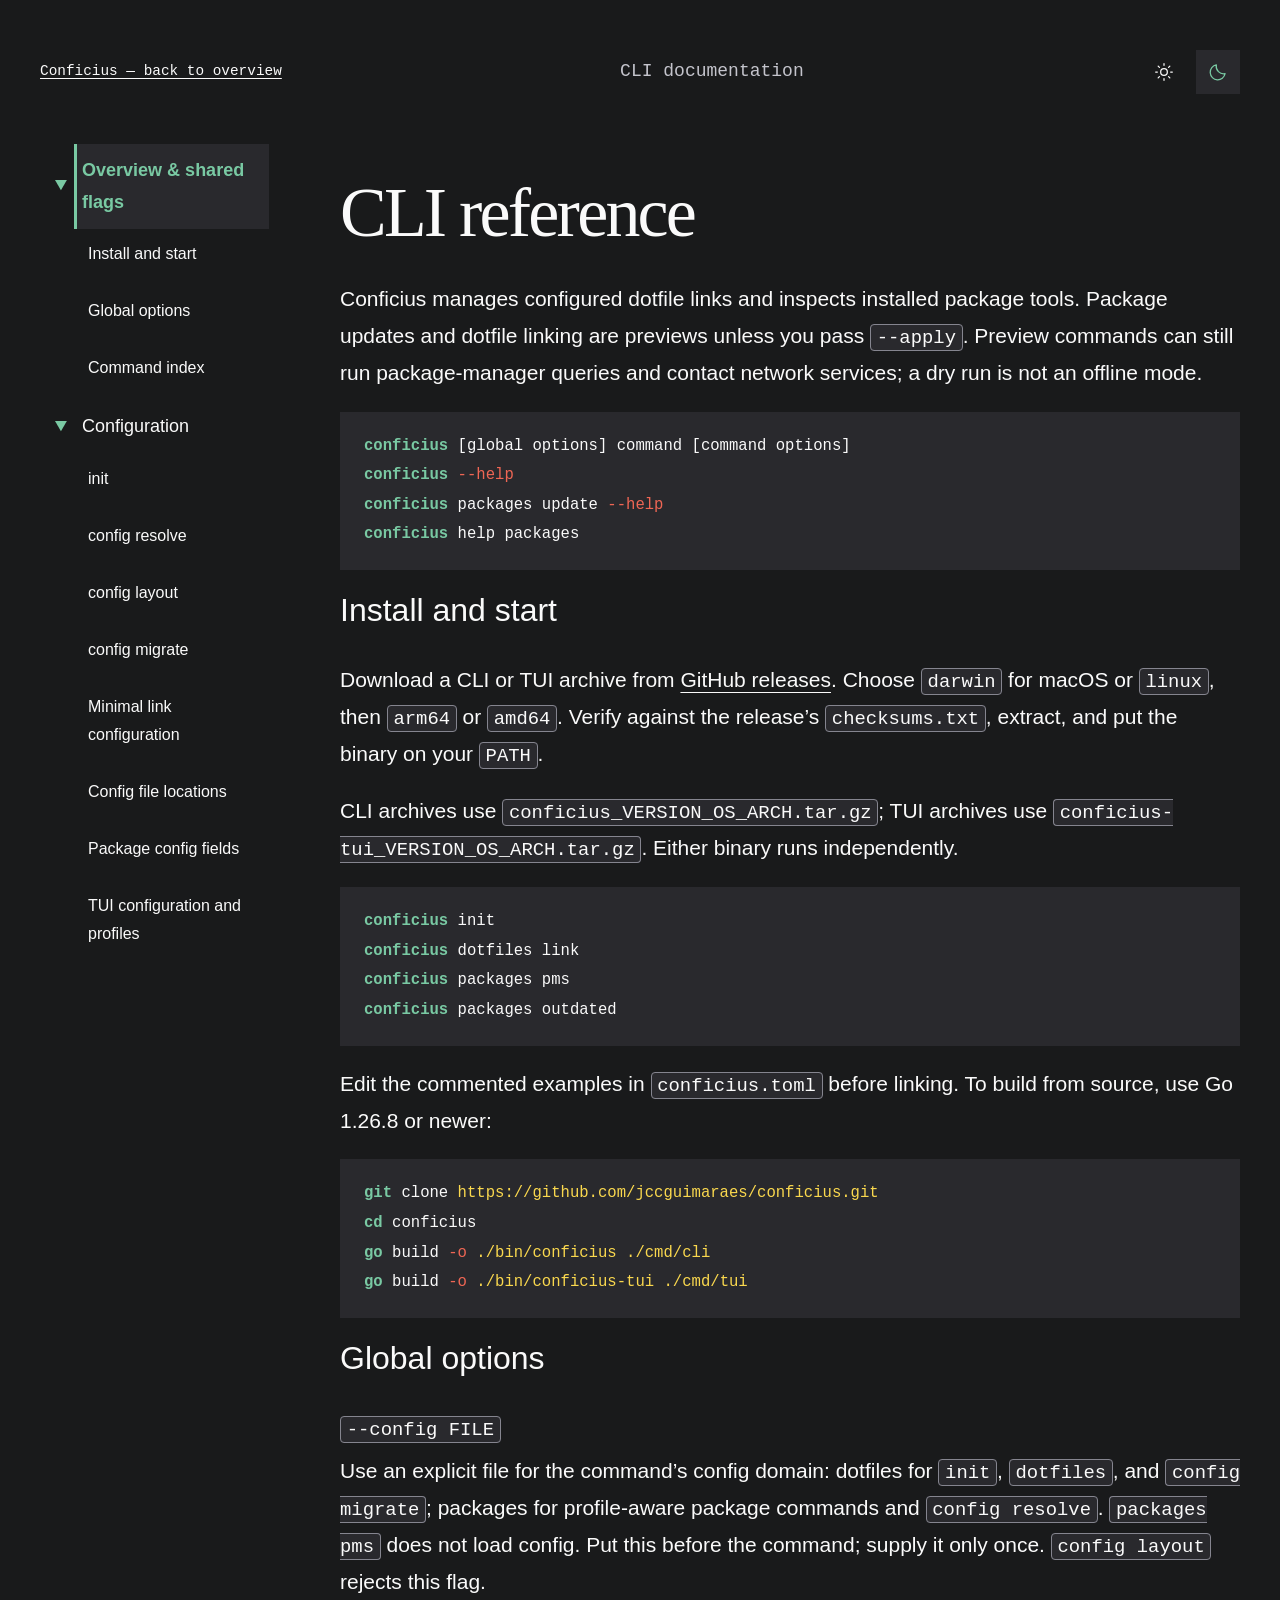
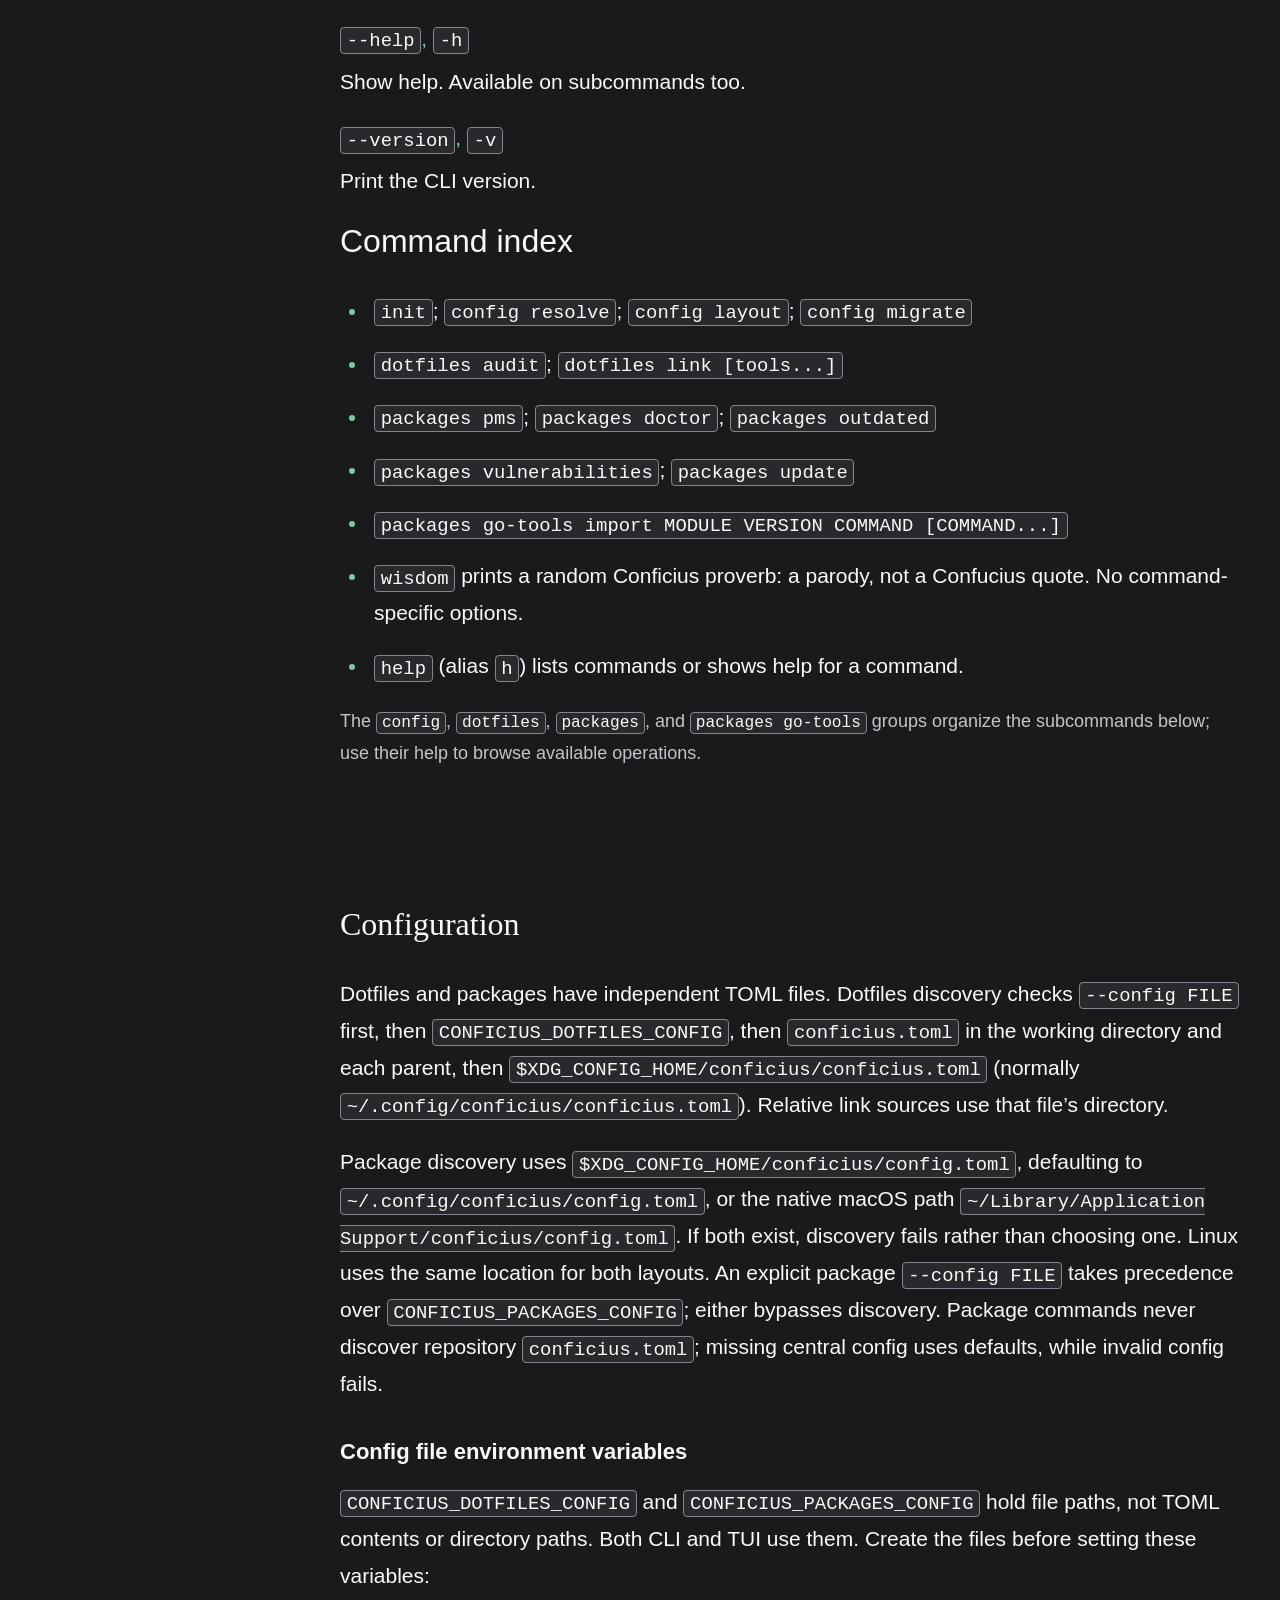
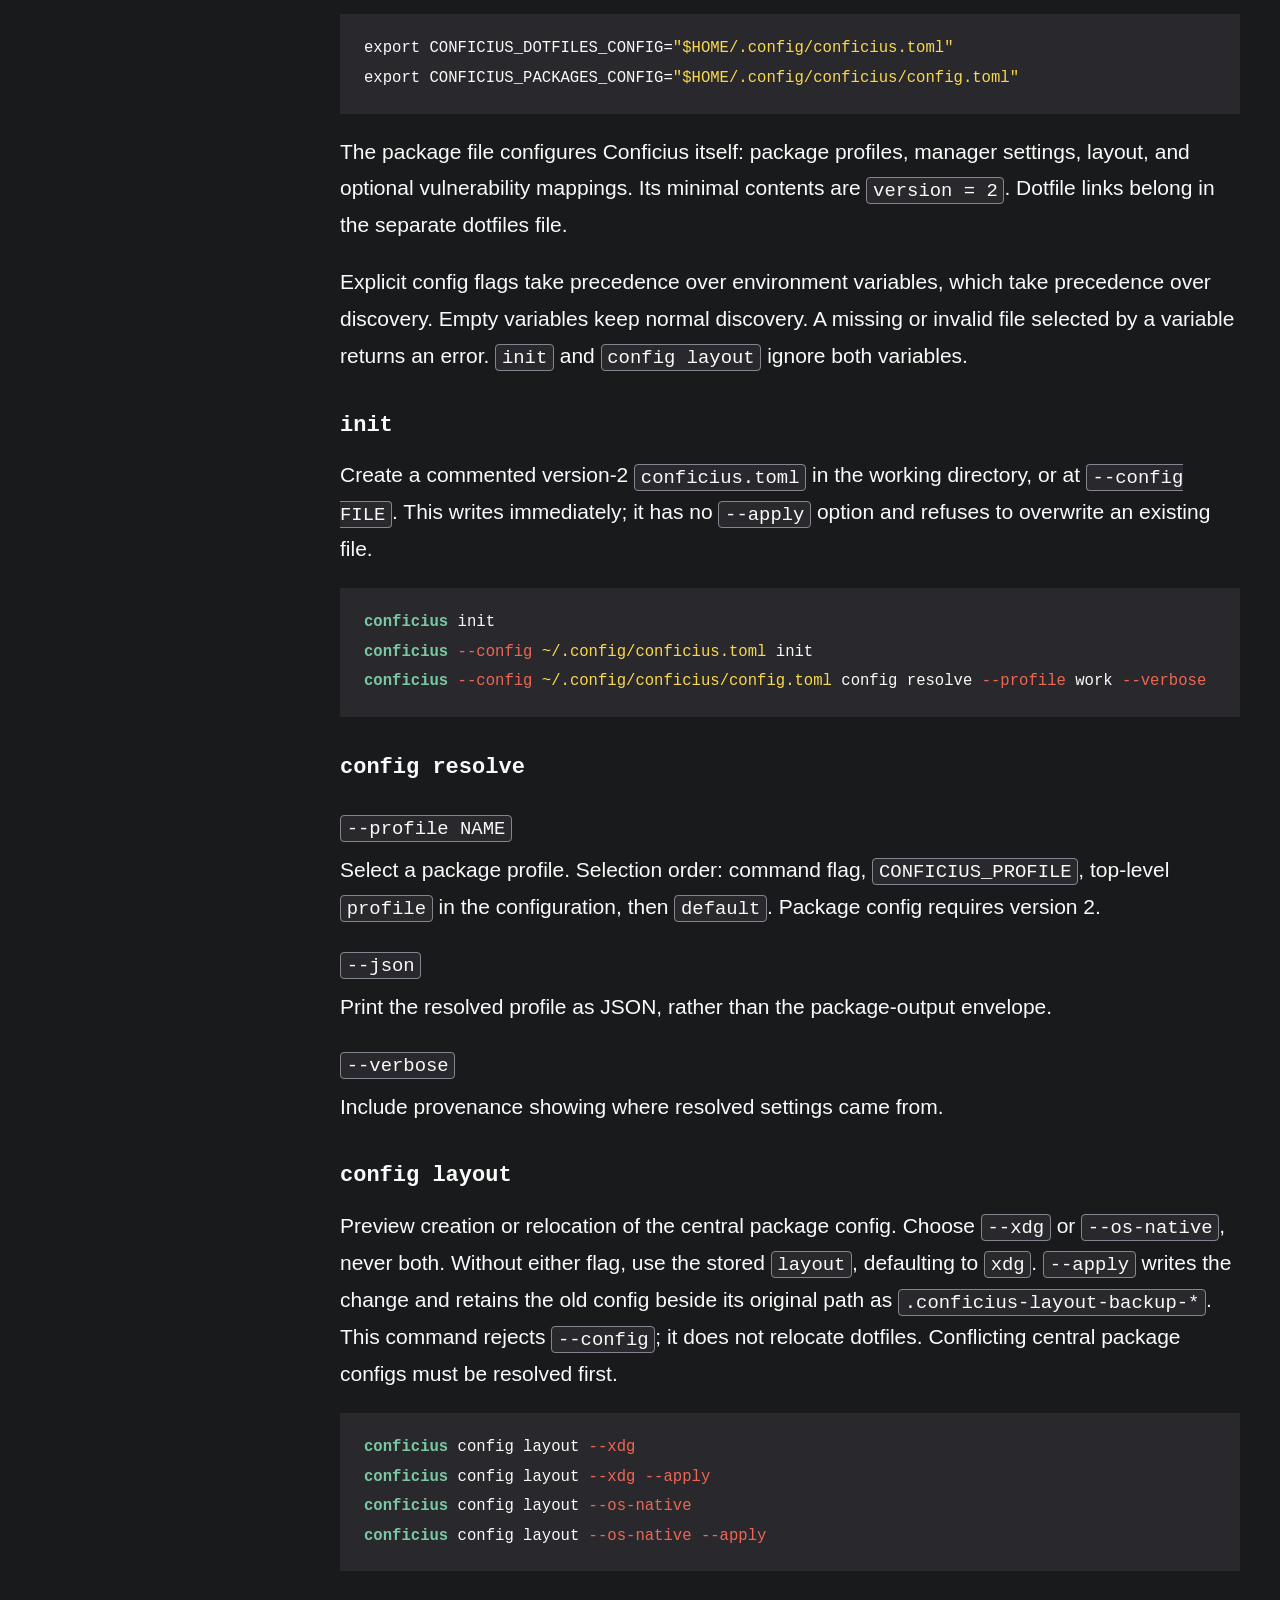
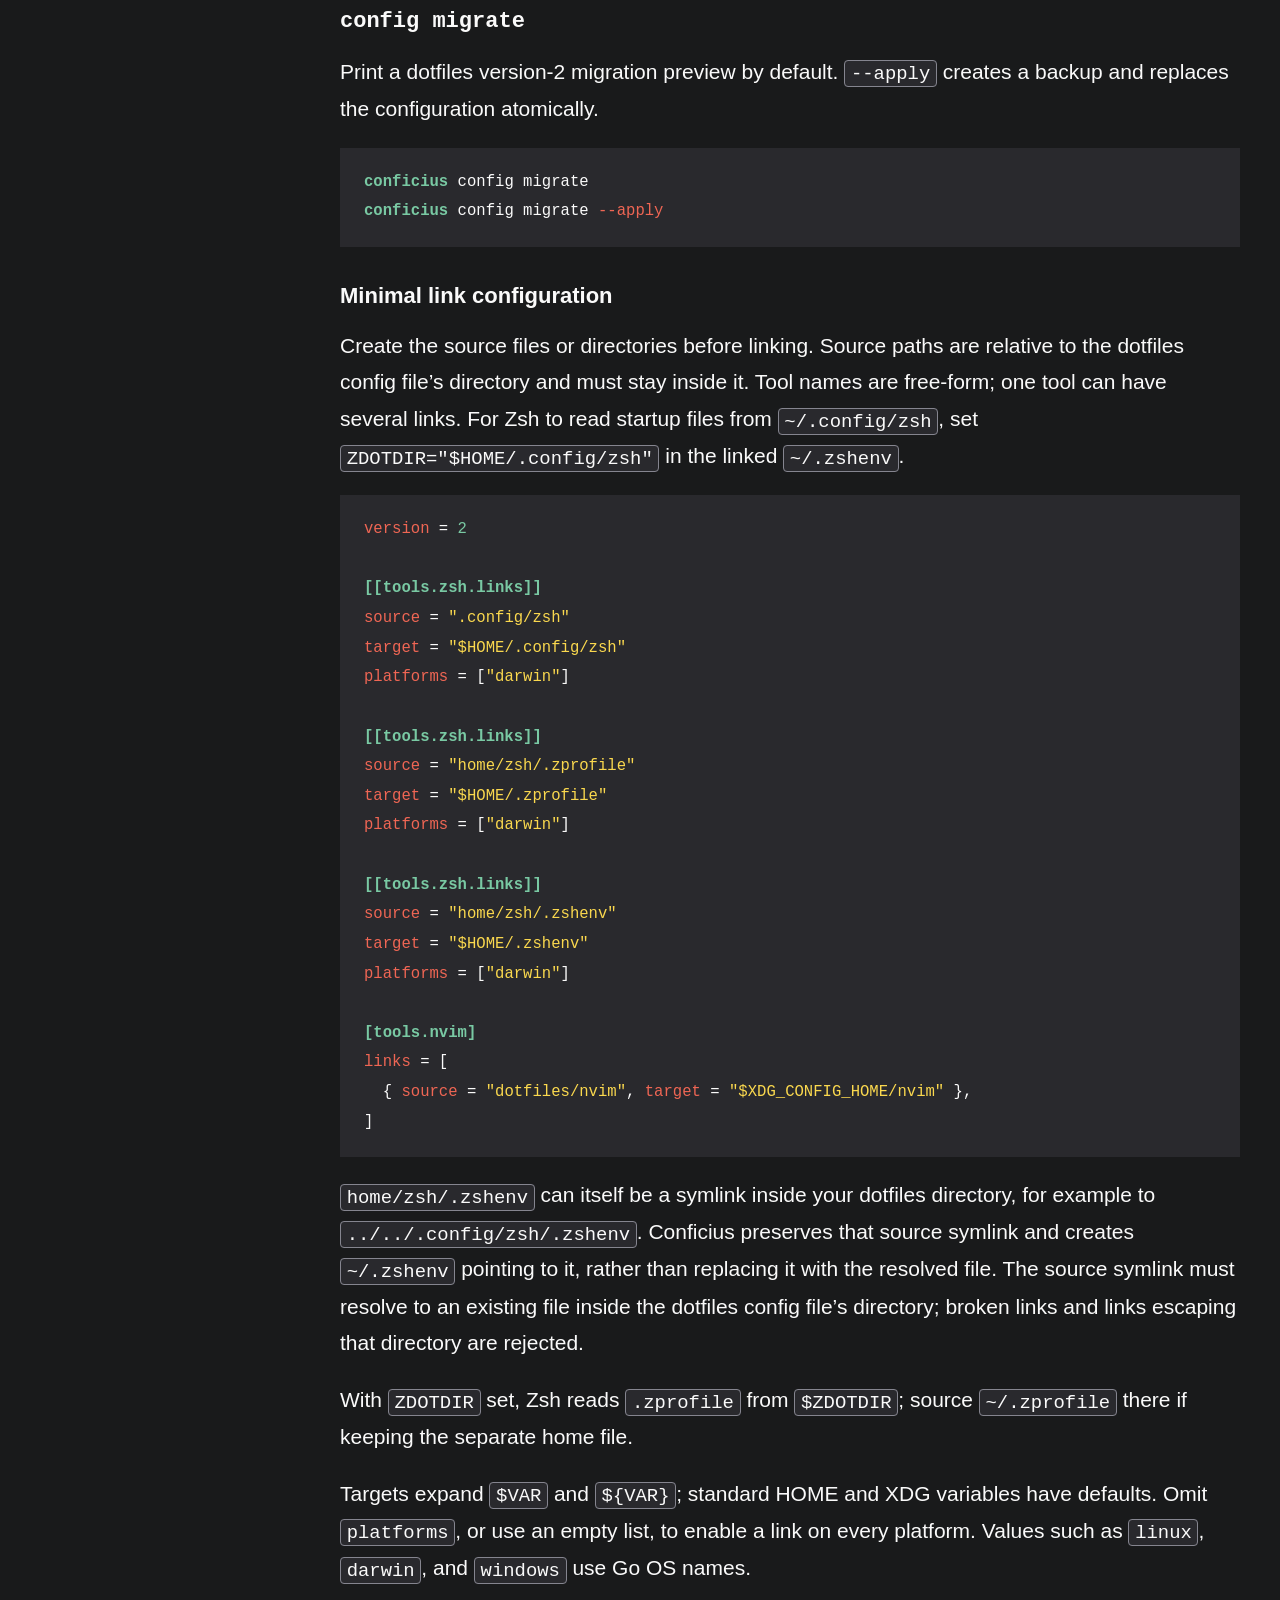
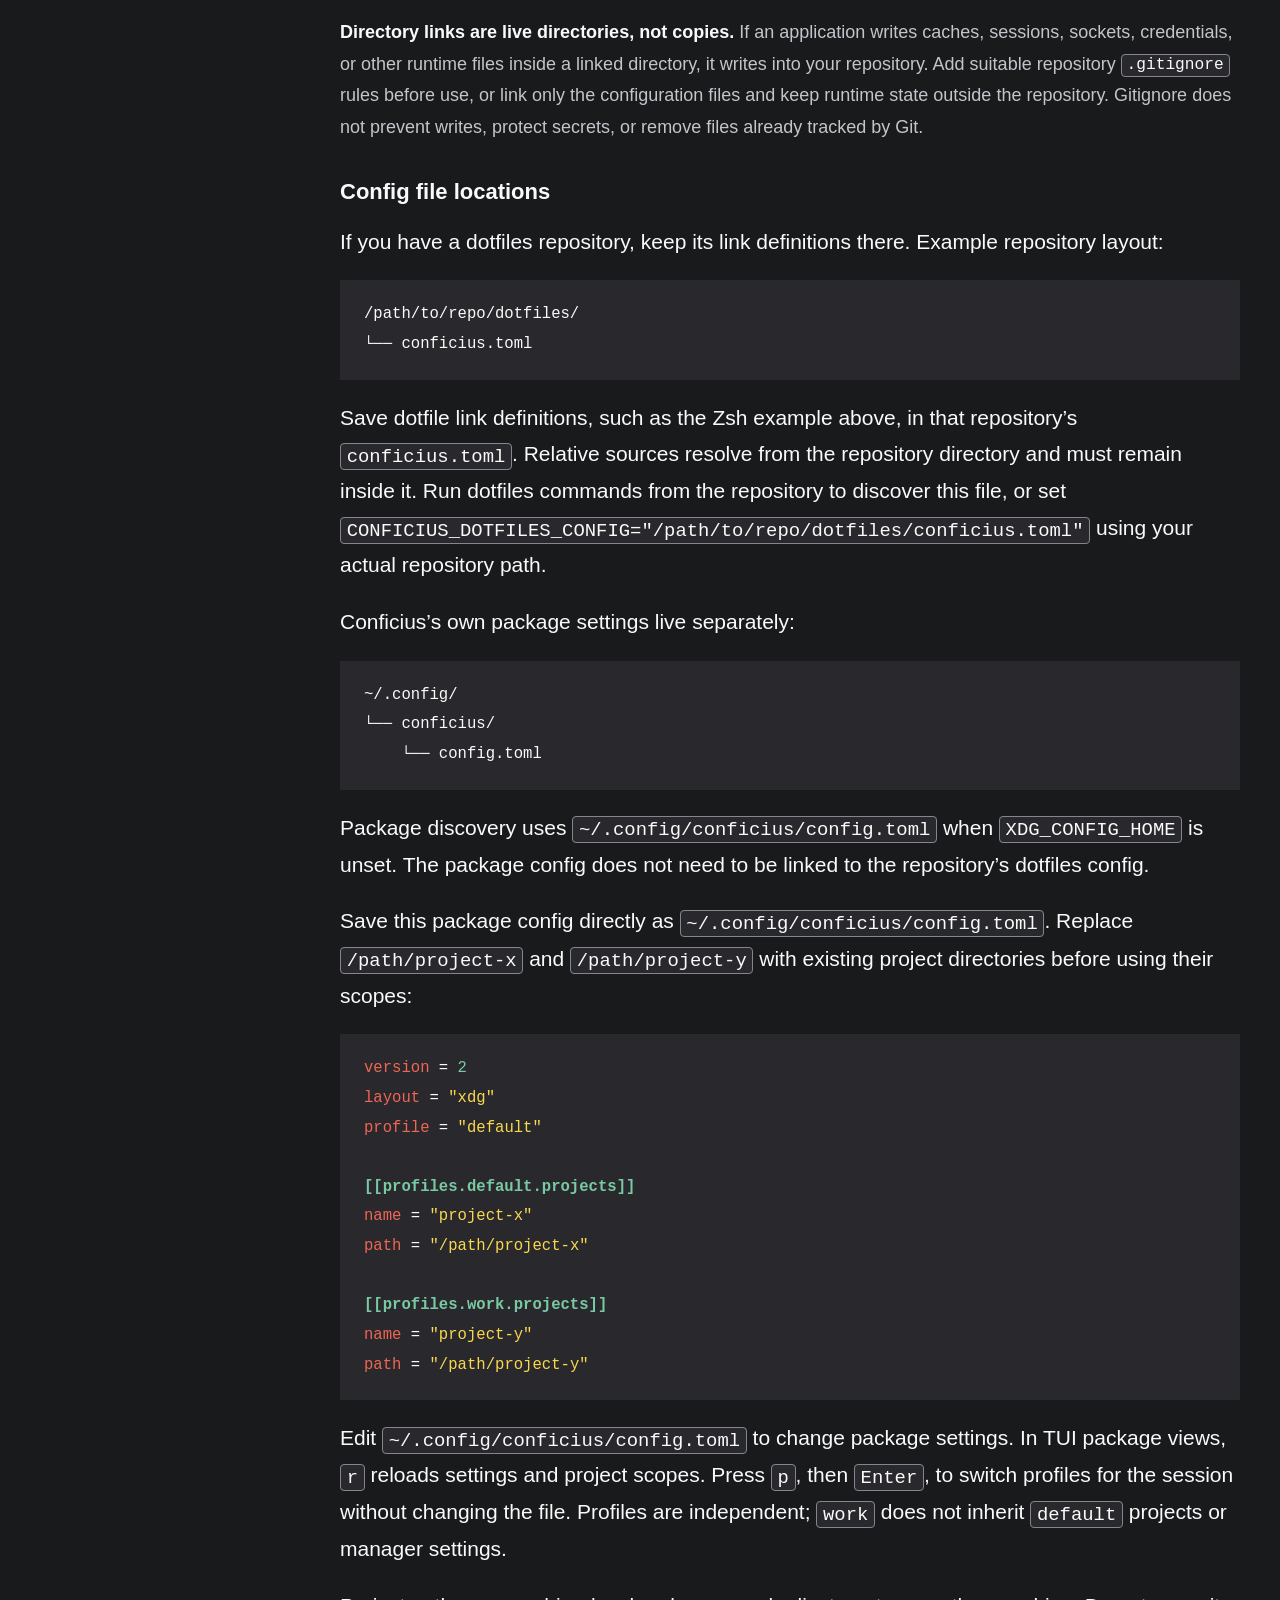
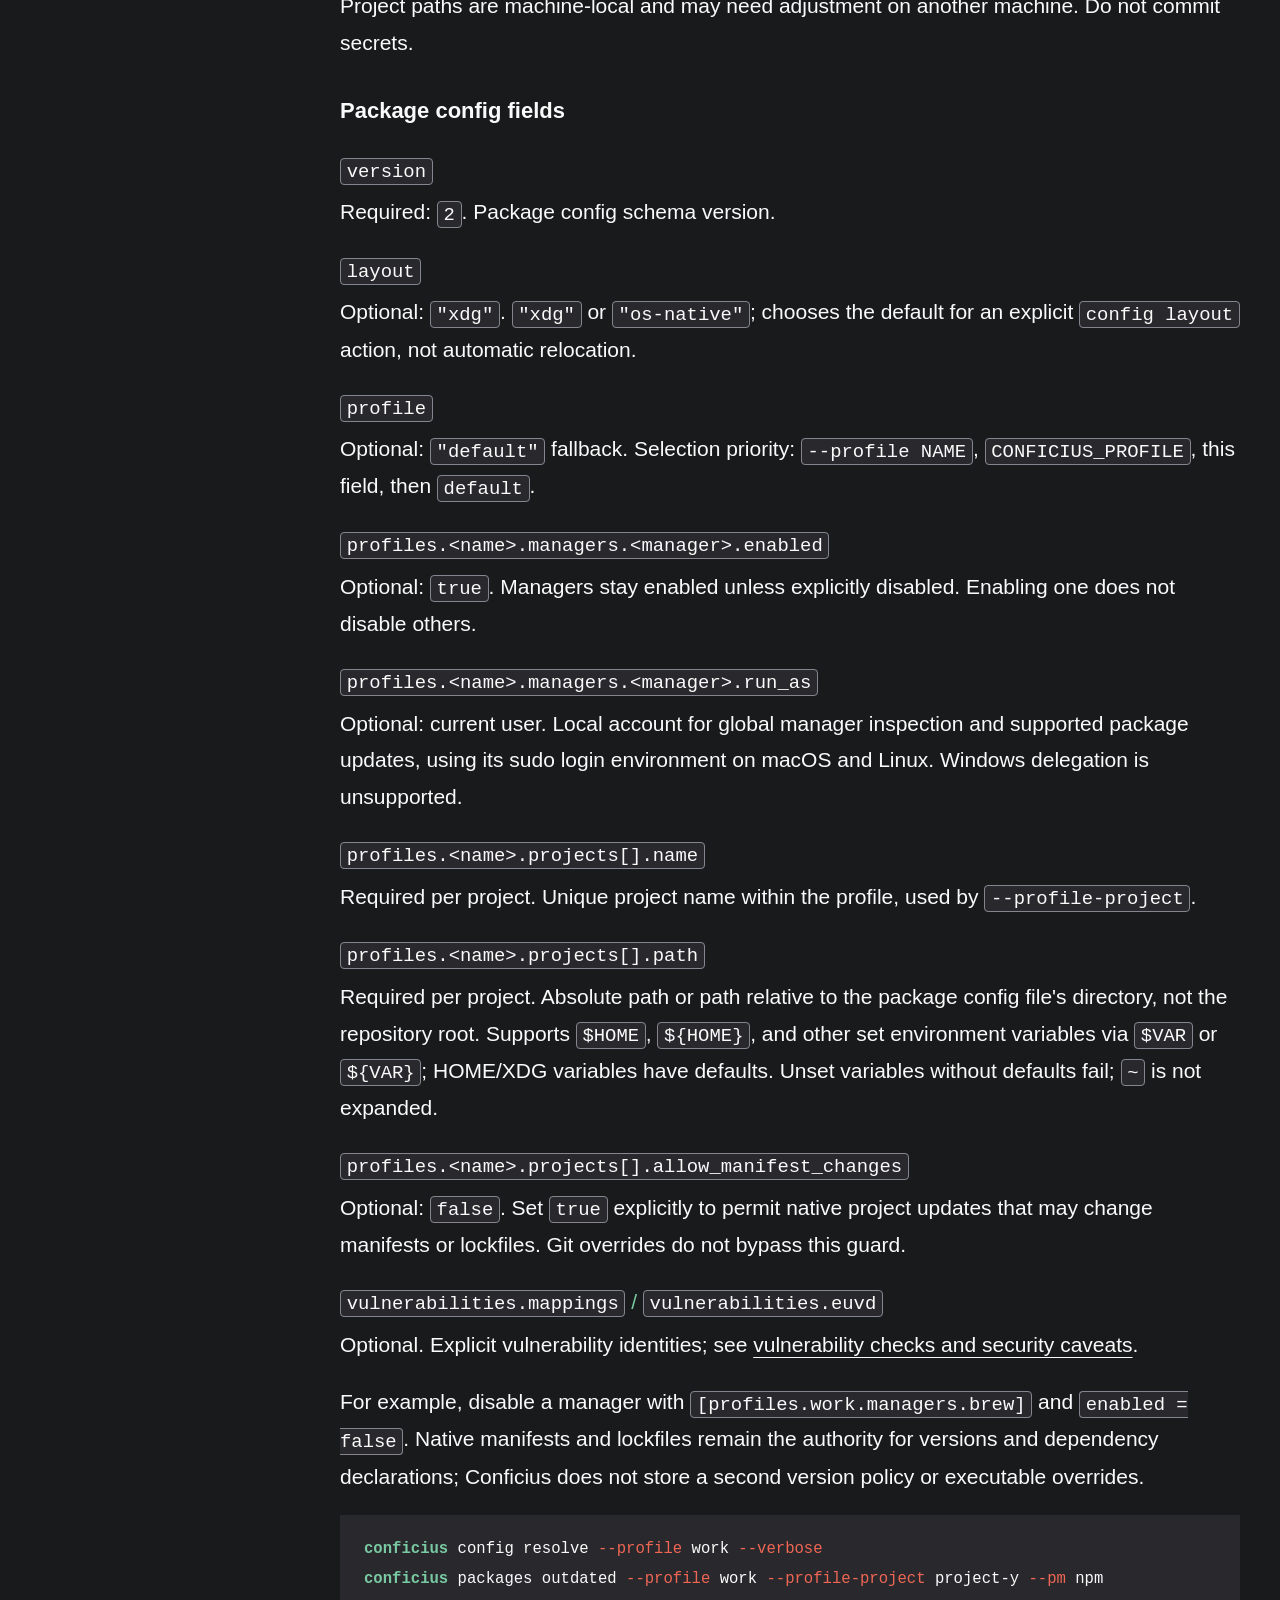
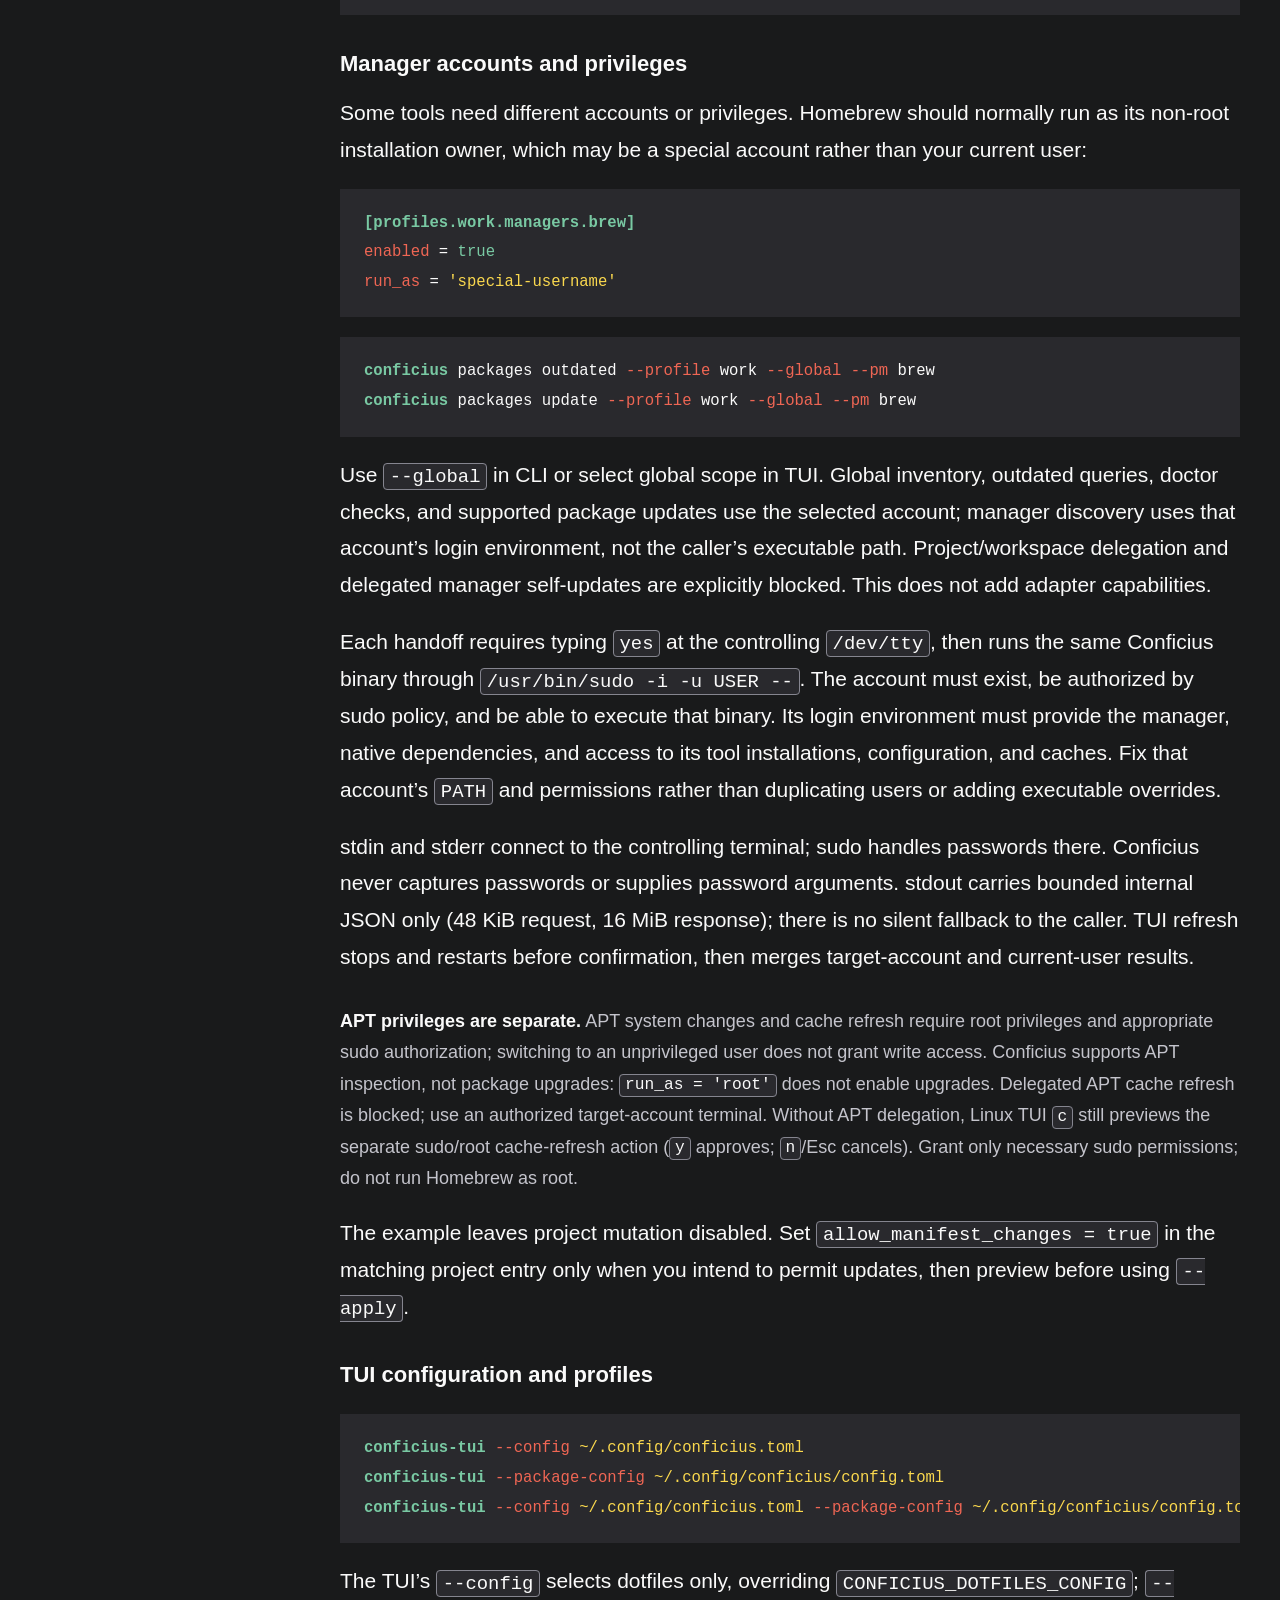
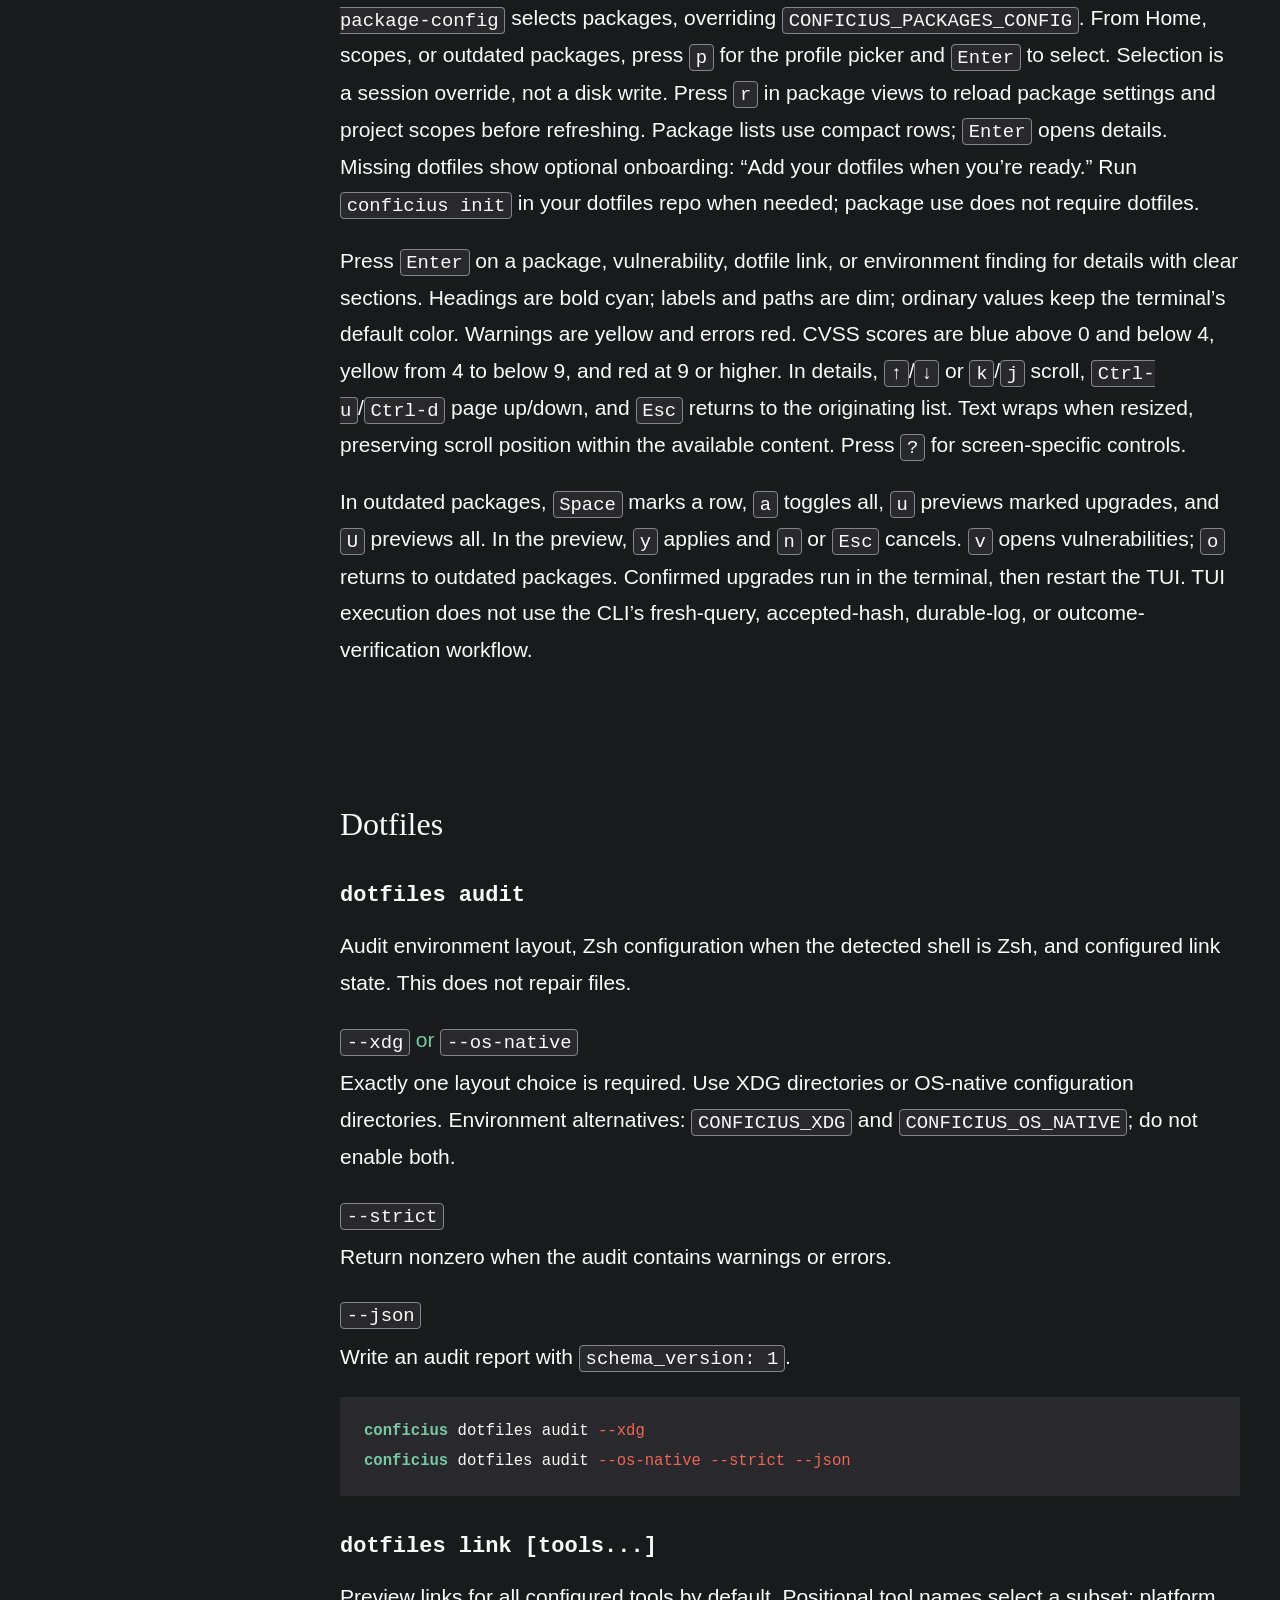
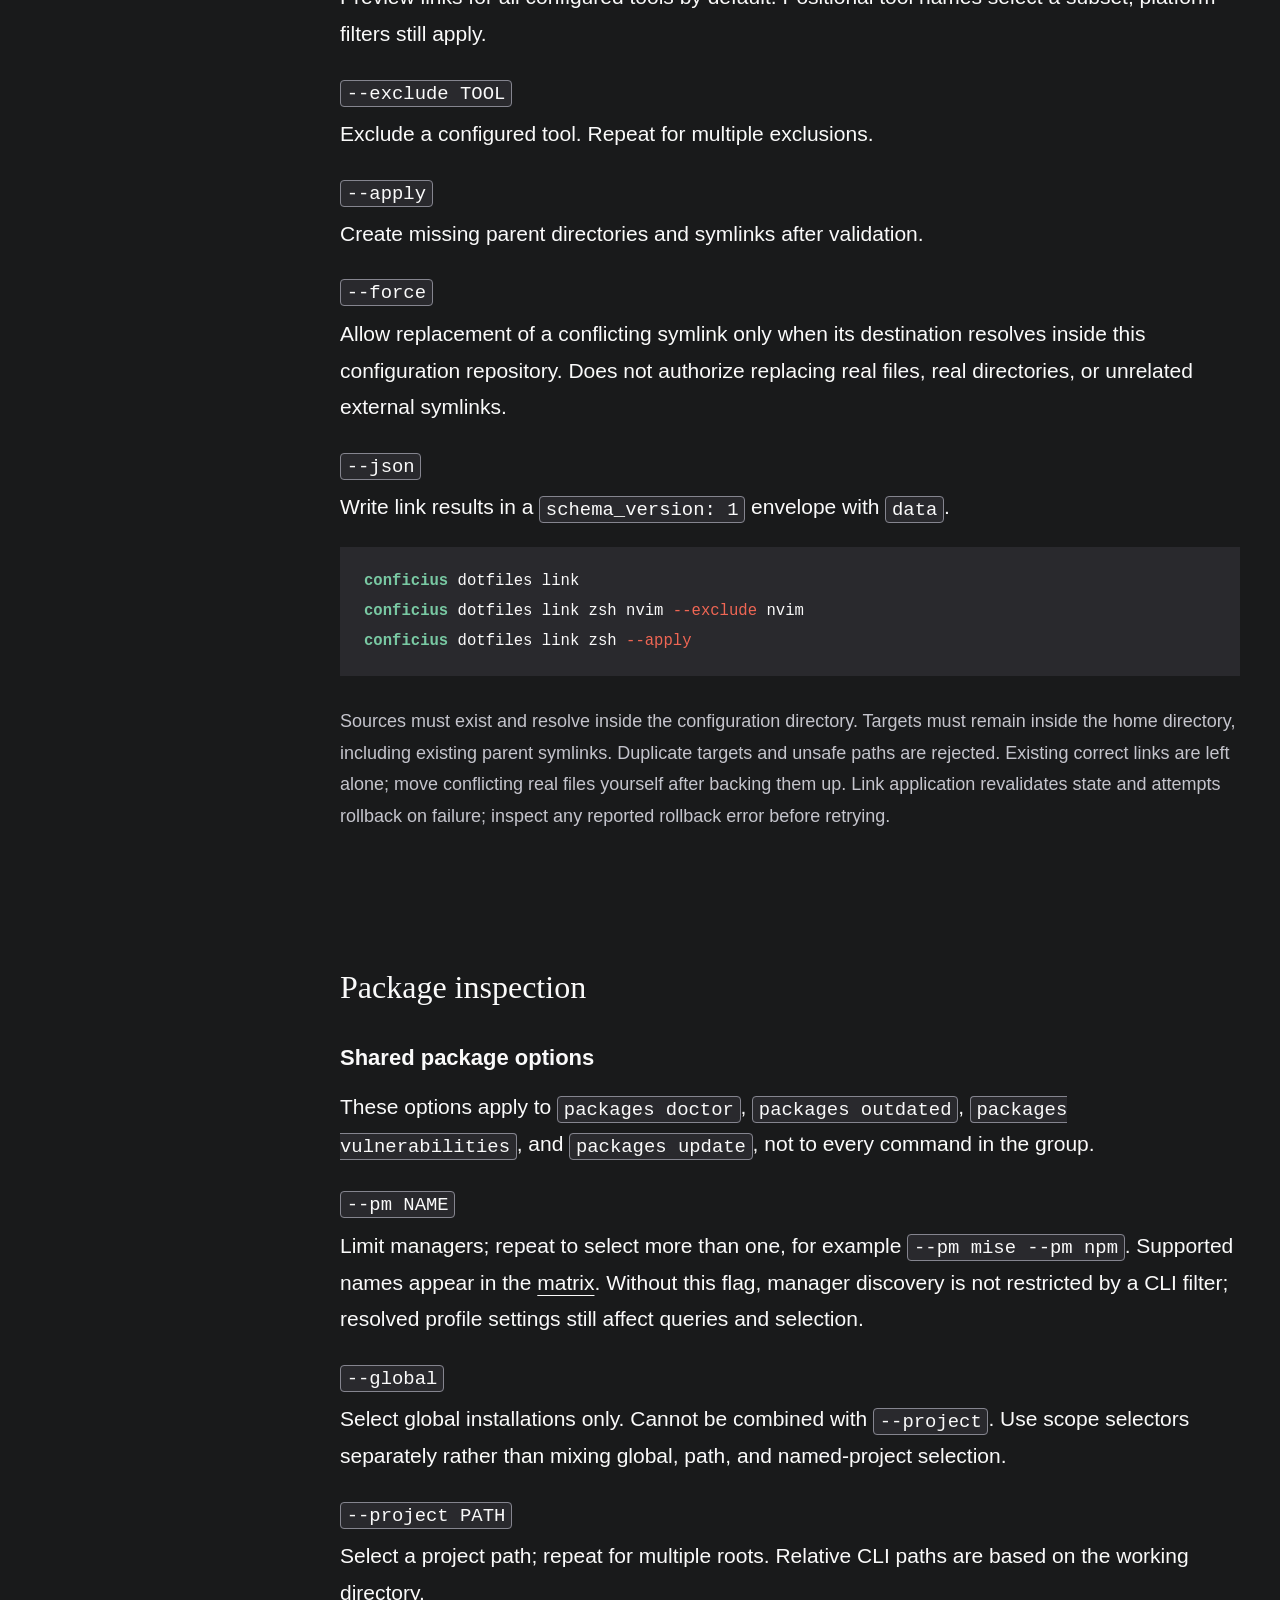
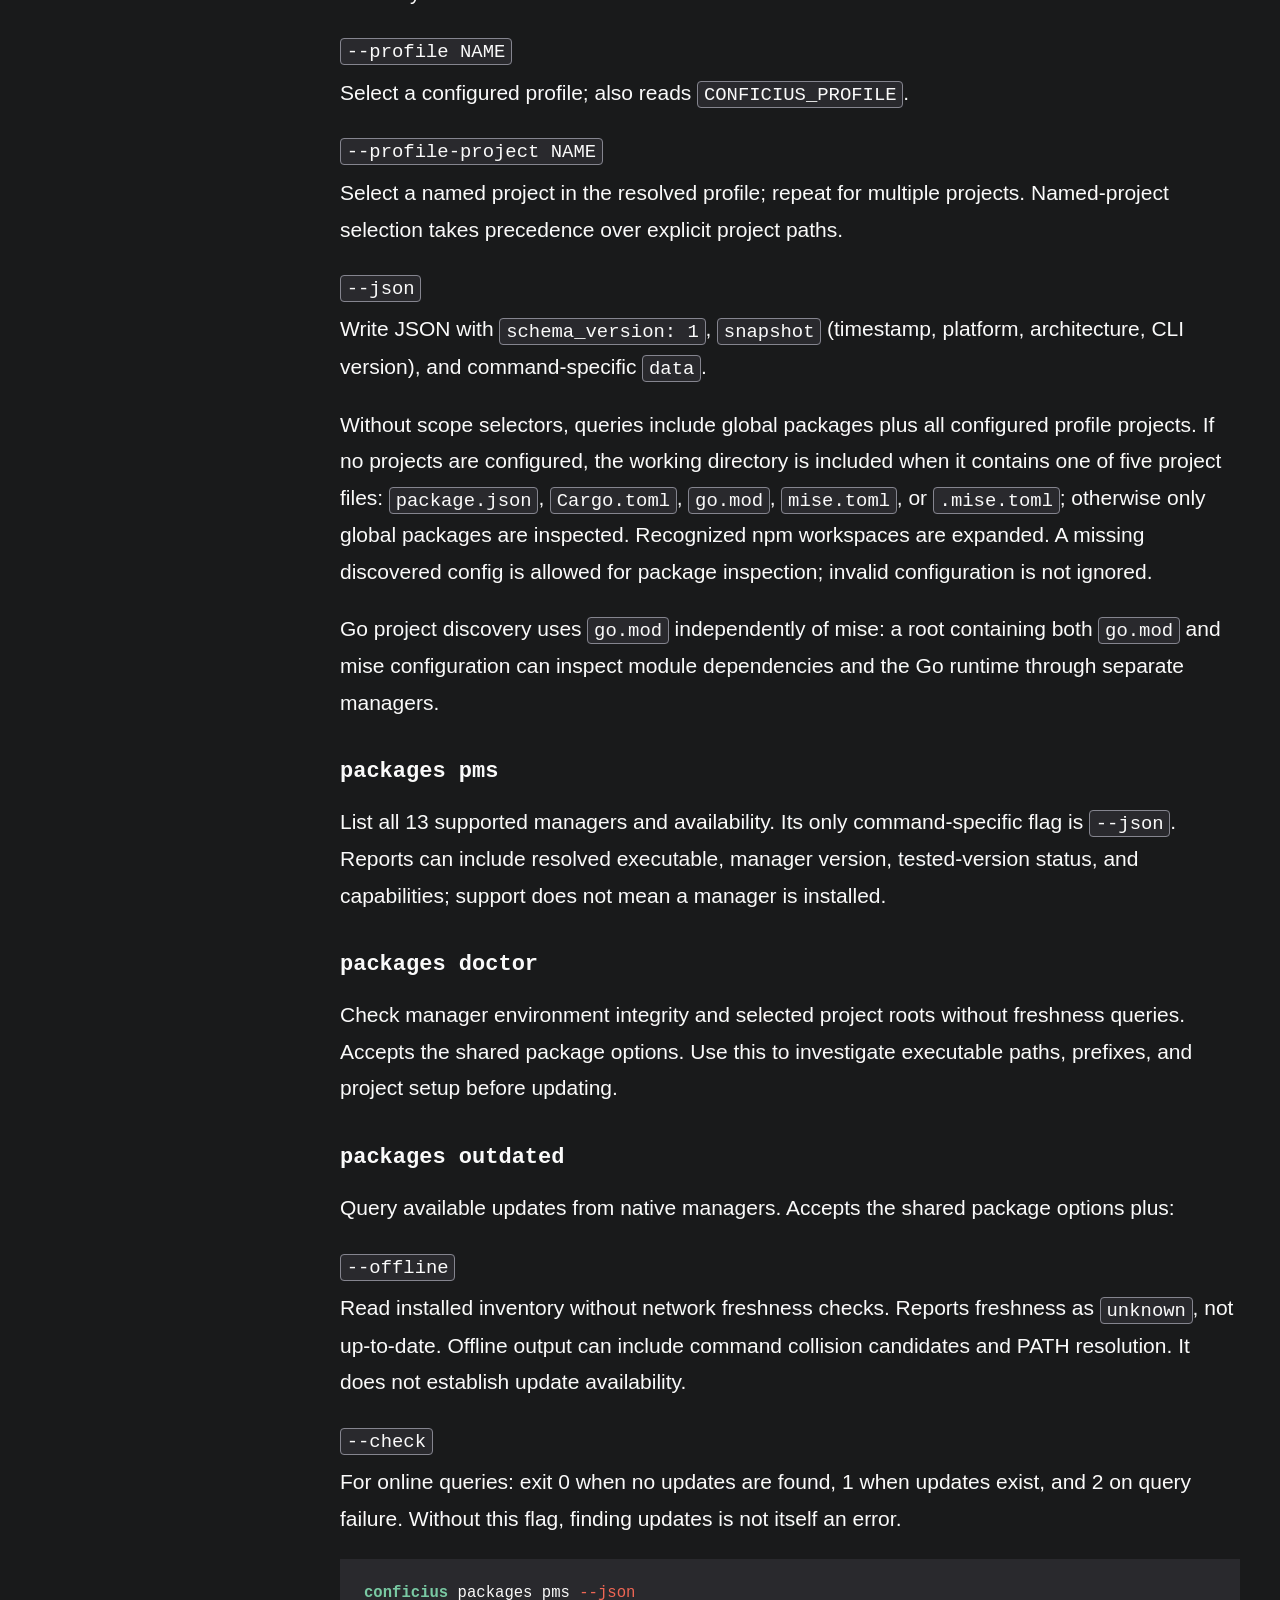
==== commit 73caac3e: "docs: separate example dotfiles repository from package config" ====
--- a/docs/cli.html
+++ b/docs/cli.html
@@ -216,13 +216,15 @@
           <p>Targets expand <code>$VAR</code> and <code>${VAR}</code>; standard HOME and XDG variables have defaults. Omit <code>platforms</code>, or use an empty list, to enable a link on every platform. Values such as <code>linux</code>, <code>darwin</code>, and <code>windows</code> use Go OS names.</p>
           <p class="note"><strong>Directory links are live directories, not copies.</strong> If an application writes caches, sessions, sockets, credentials, or other runtime files inside a linked directory, it writes into your repository. Add suitable repository <code>.gitignore</code> rules before use, or link only the configuration files and keep runtime state outside the repository. Gitignore does not prevent writes, protect secrets, or remove files already tracked by Git.</p>
           <h3 id="self-managed-config">Config file locations</h3>
-          <p>Use separate files for dotfile links and Conficius’s package settings:</p>
+          <p>If you have a dotfiles repository, keep its link definitions there. Example repository layout:</p>
+          <pre><code>/path/to/repo/dotfiles/
+└── conficius.toml</code></pre>
+          <p>Save dotfile link definitions, such as the Zsh example above, in that repository’s <code>conficius.toml</code>. Relative sources resolve from the repository directory and must remain inside it. Run dotfiles commands from the repository to discover this file, or set <code>CONFICIUS_DOTFILES_CONFIG="/path/to/repo/dotfiles/conficius.toml"</code> using your actual repository path.</p>
+          <p>Conficius’s own package settings live separately:</p>
           <pre><code>~/.config/
-├── conficius.toml
 └── conficius/
     └── config.toml</code></pre>
-          <p>Set <code>CONFICIUS_DOTFILES_CONFIG="$HOME/.config/conficius.toml"</code> to select the dotfiles file at this location; it is not the default dotfiles discovery path. Package discovery uses <code>~/.config/conficius/config.toml</code> when <code>XDG_CONFIG_HOME</code> is unset. These files do not need to be linked to each other.</p>
-          <p>Save dotfile link definitions, such as the Zsh example above, in <code>~/.config/conficius.toml</code>. Relative sources resolve from that file’s directory and must remain inside it.</p>
+          <p>Package discovery uses <code>~/.config/conficius/config.toml</code> when <code>XDG_CONFIG_HOME</code> is unset. The package config does not need to be linked to the repository’s dotfiles config.</p>
           <p>Save this package config directly as <code>~/.config/conficius/config.toml</code>. Replace <code>/path/project-x</code> and <code>/path/project-y</code> with existing project directories before using their scopes:</p>
           <pre><code><span class="syntax-key">version</span> = <span class="syntax-value">2</span>
 <span class="syntax-key">layout</span> = <span class="syntax-string">"xdg"</span>
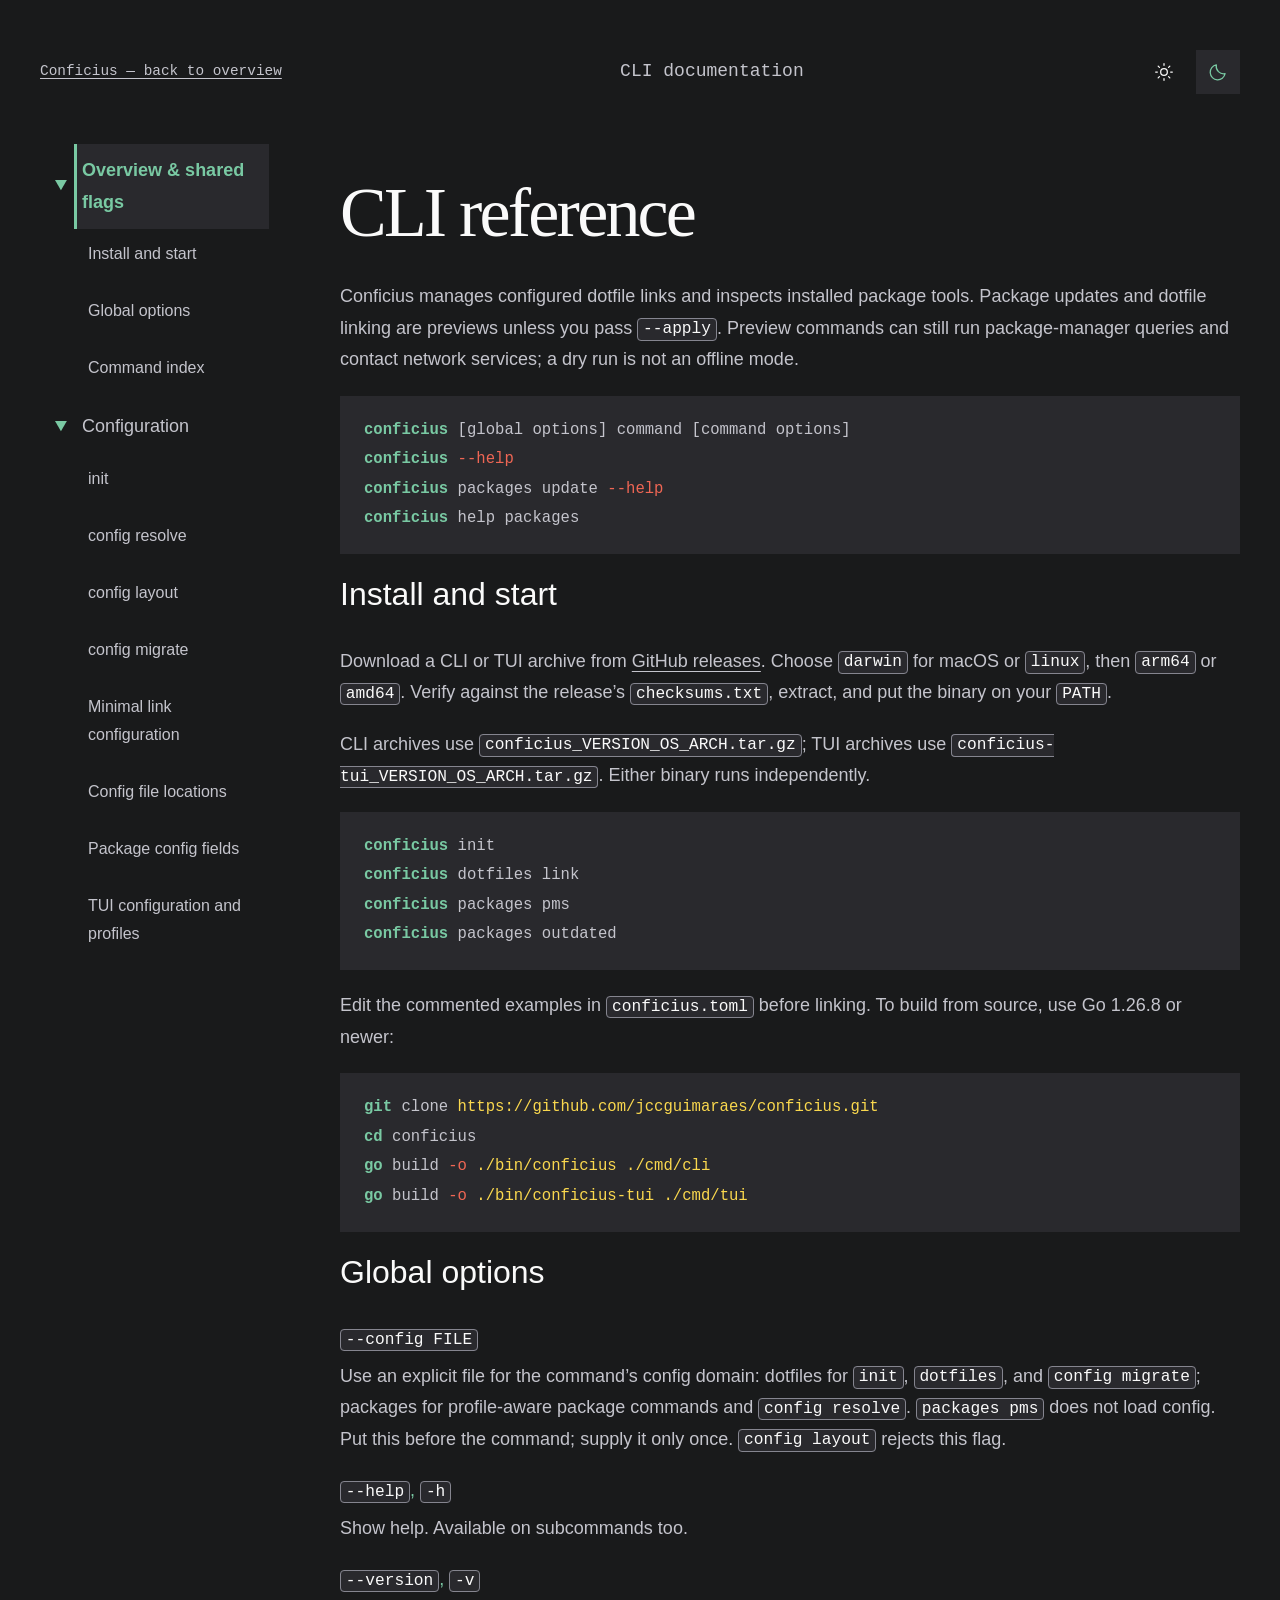
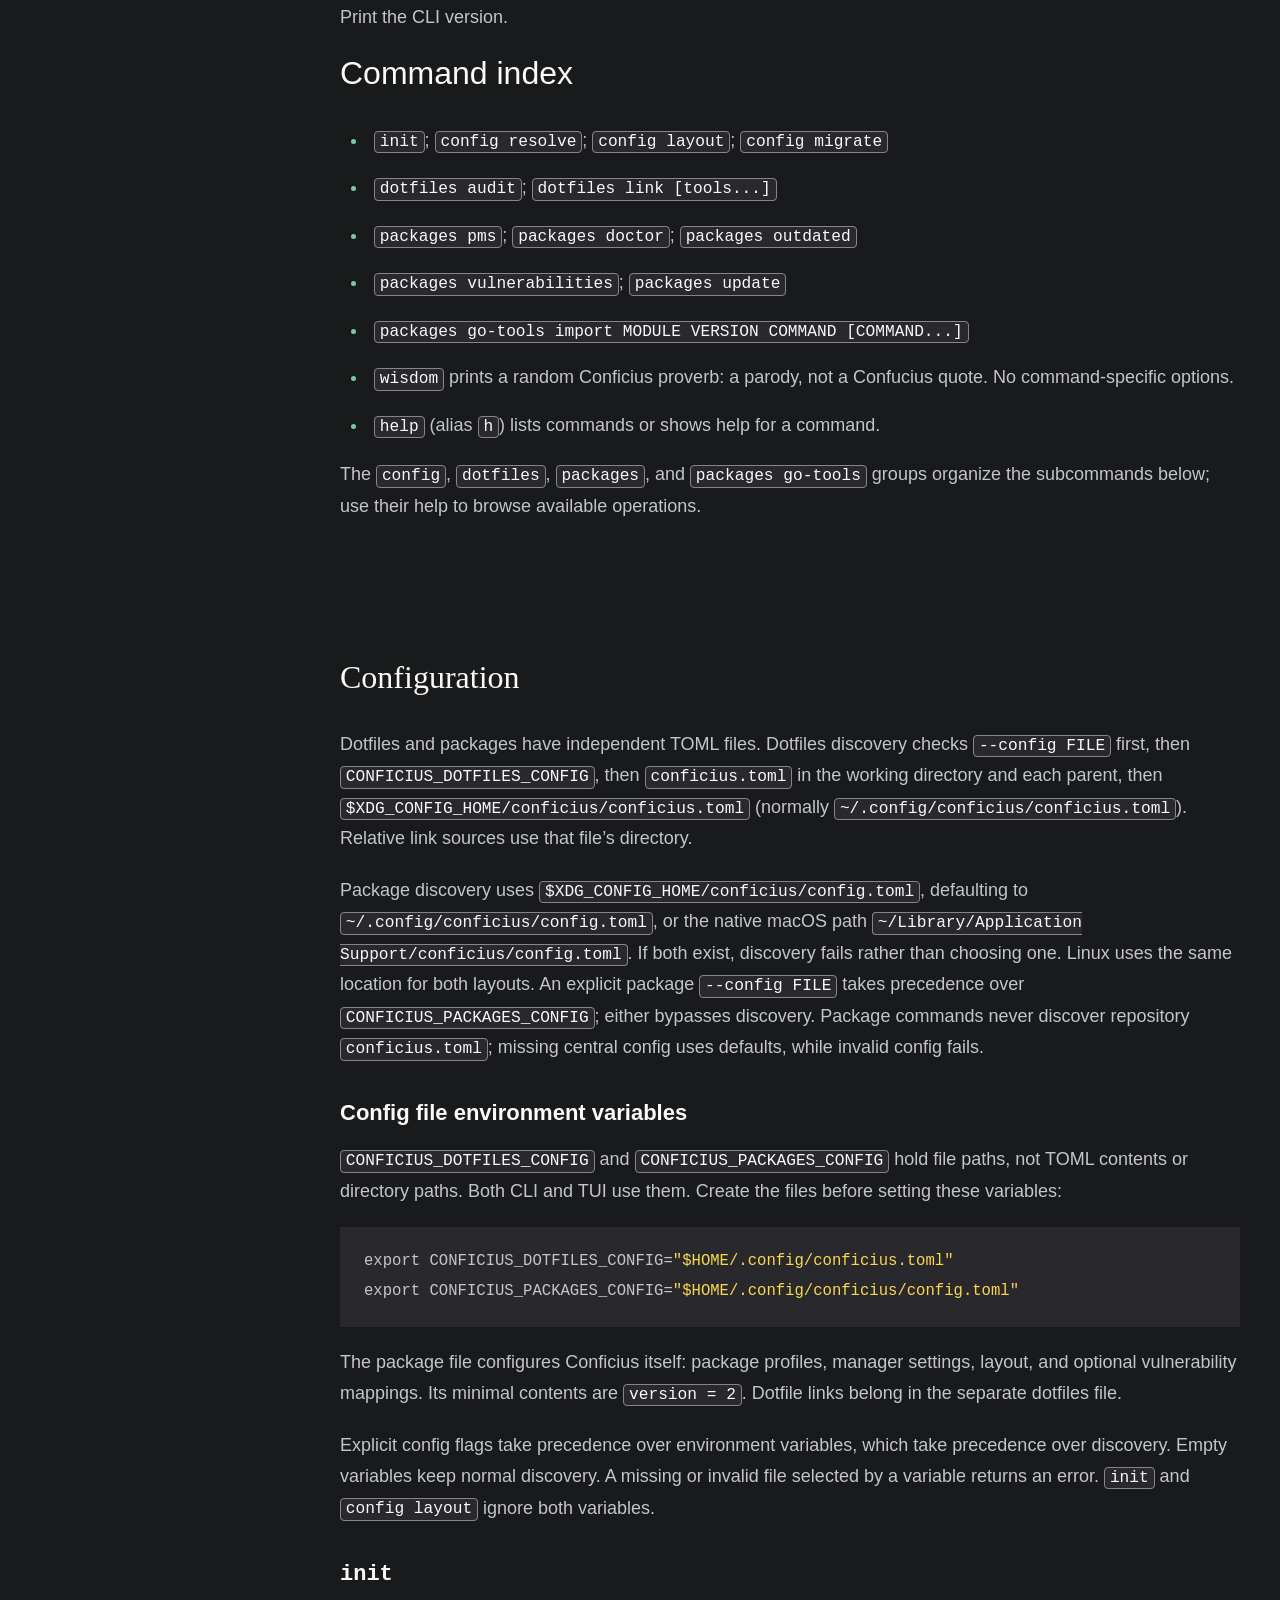
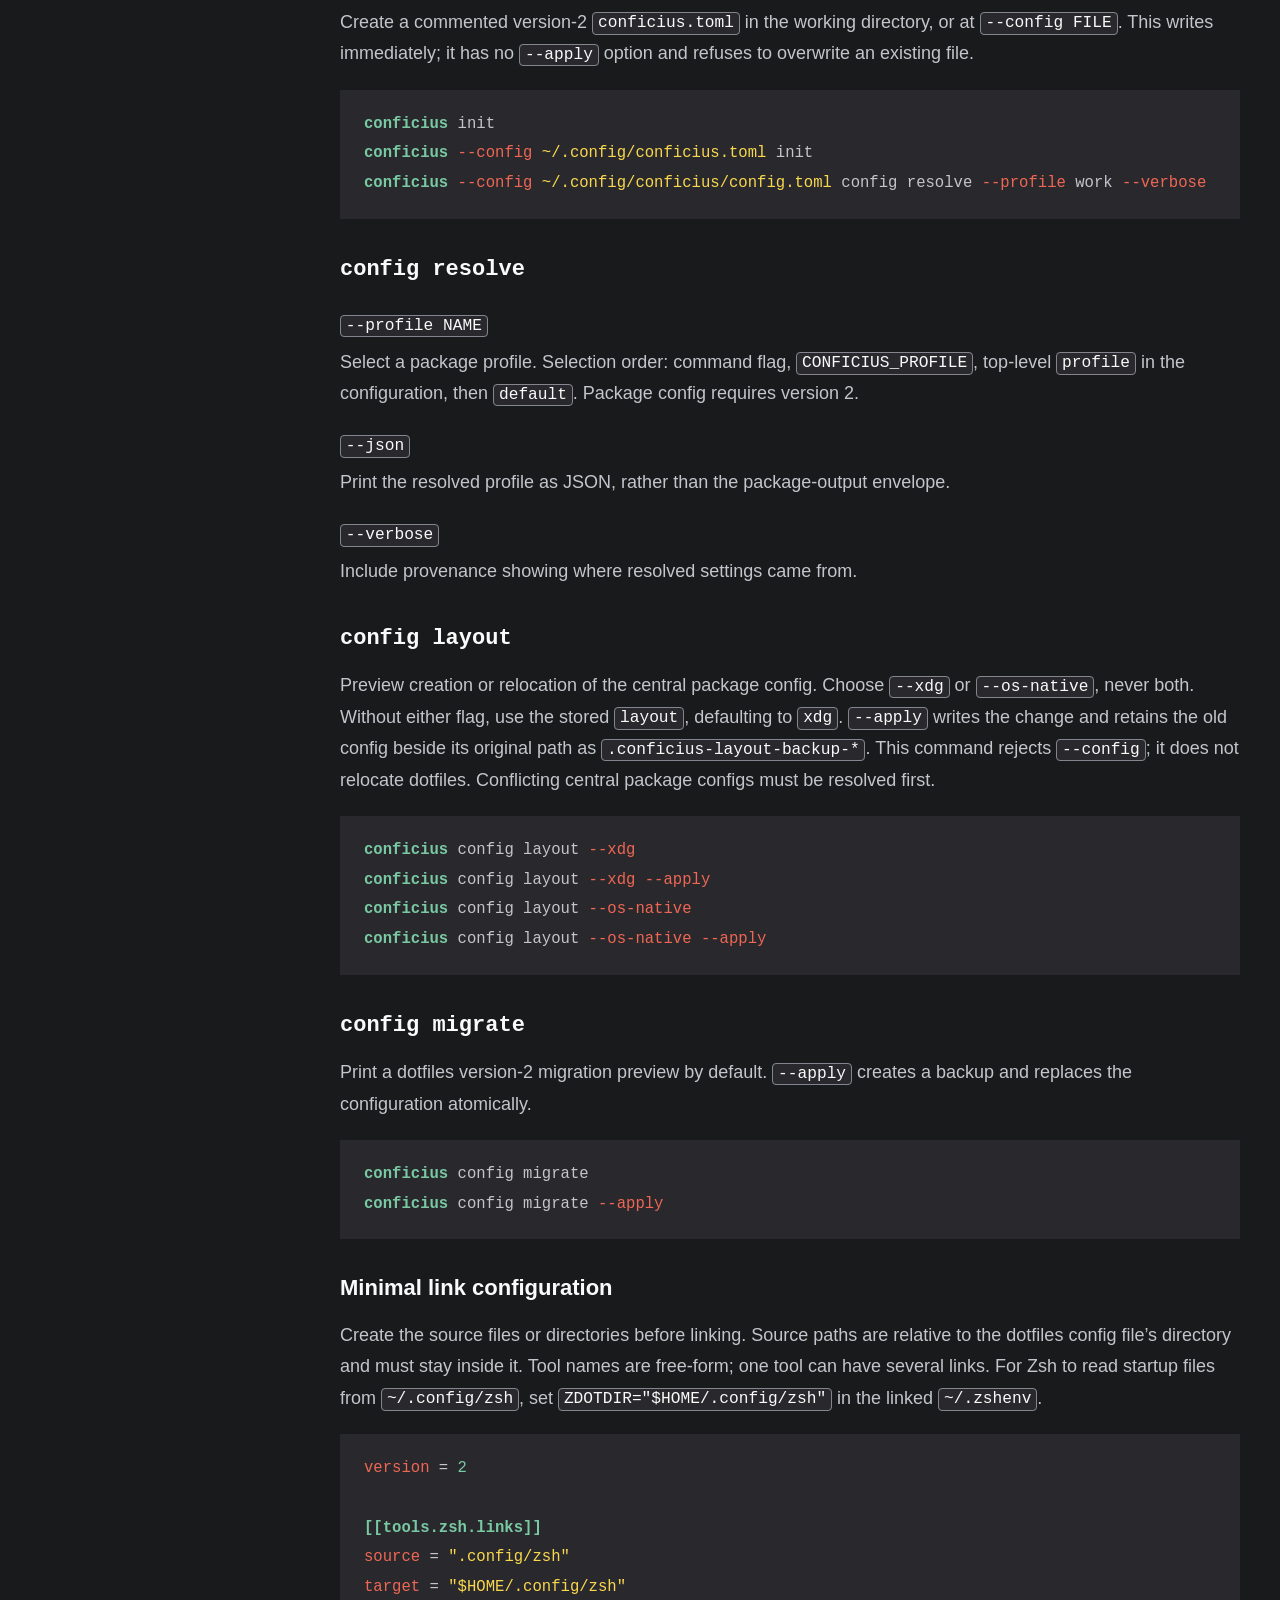
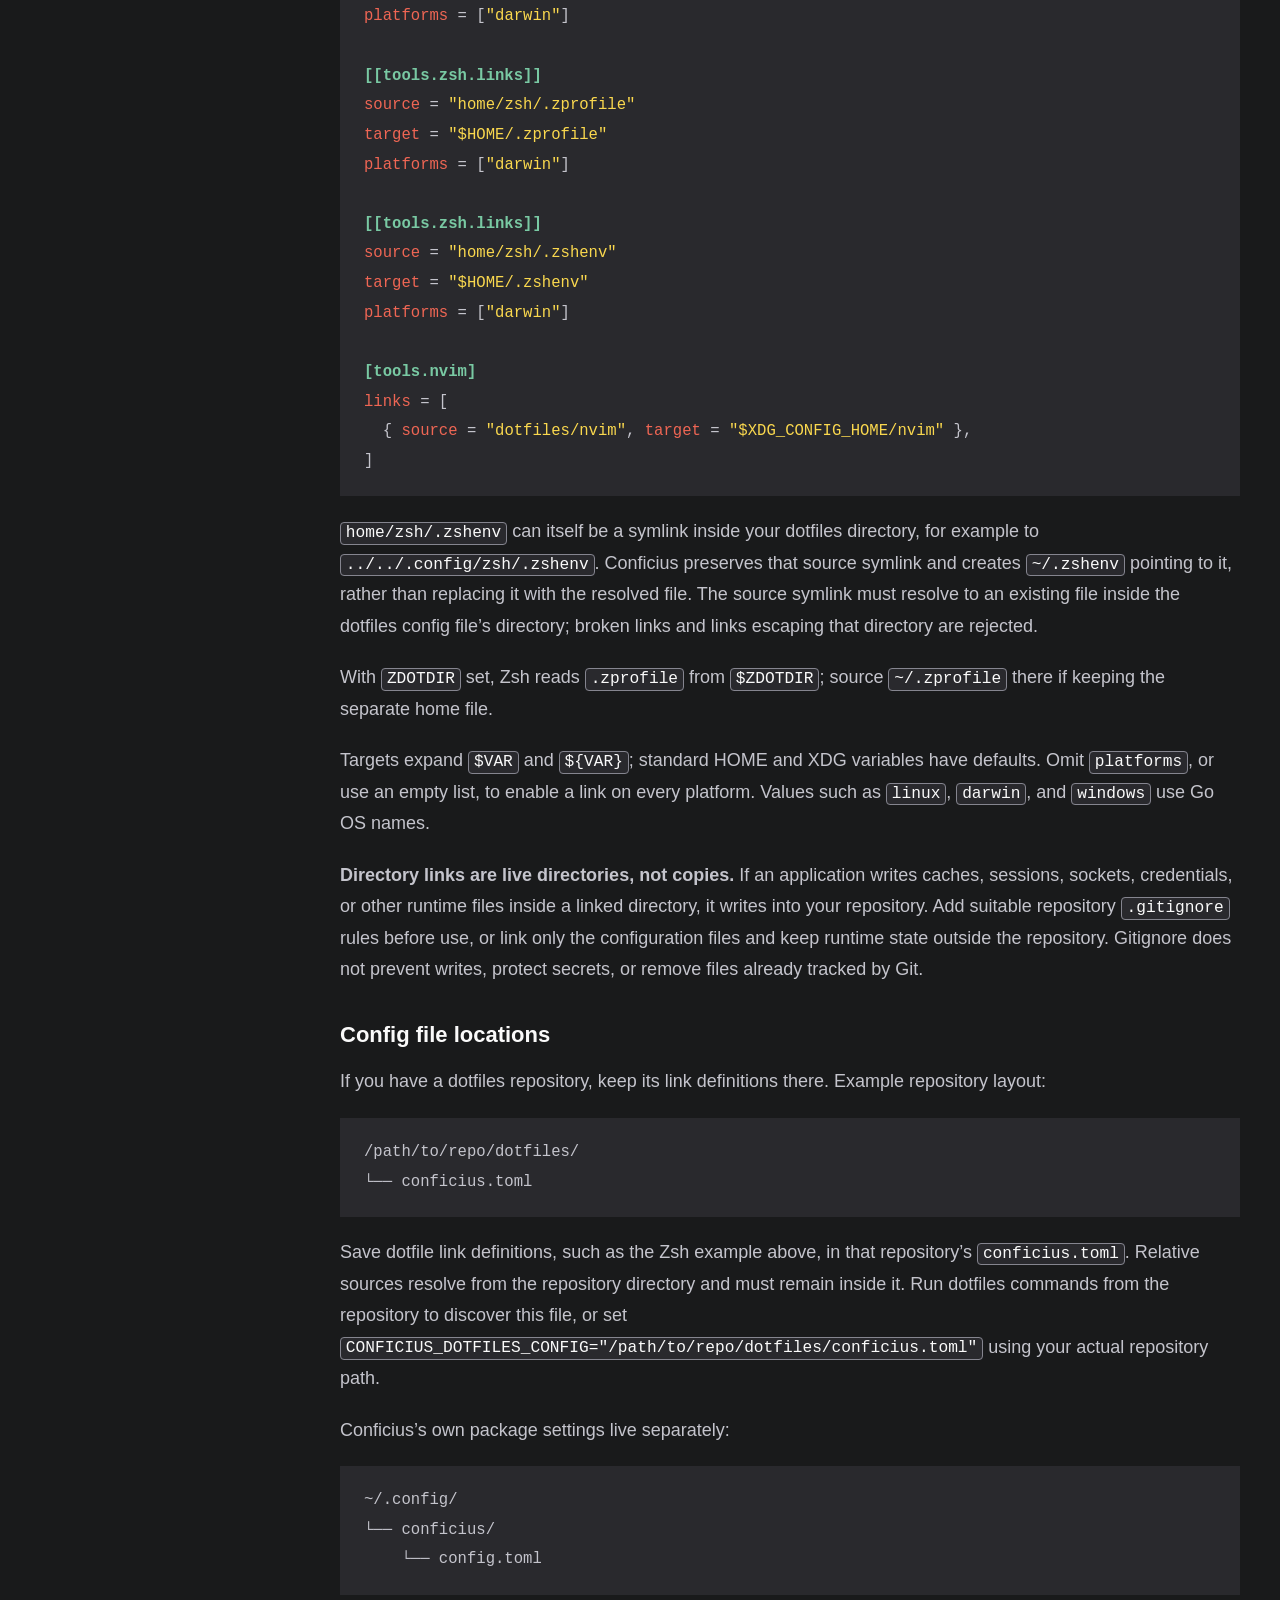
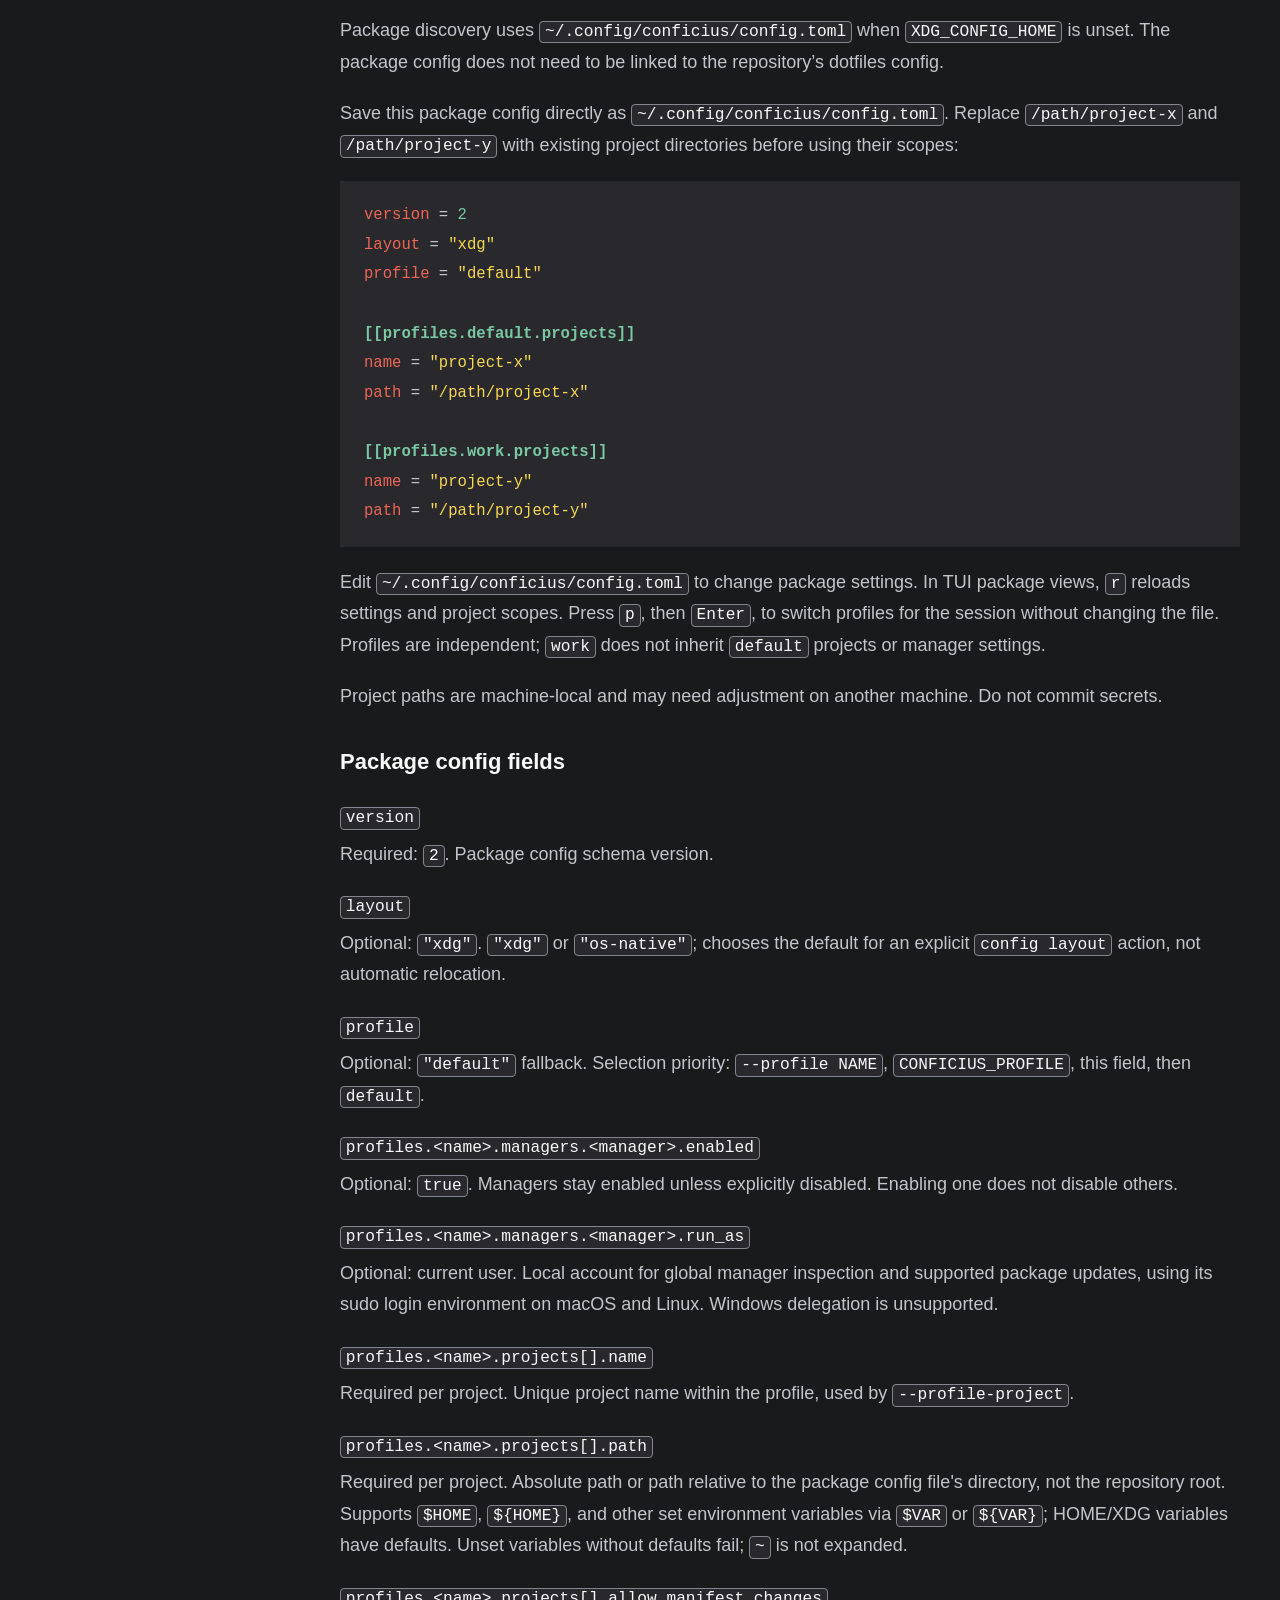
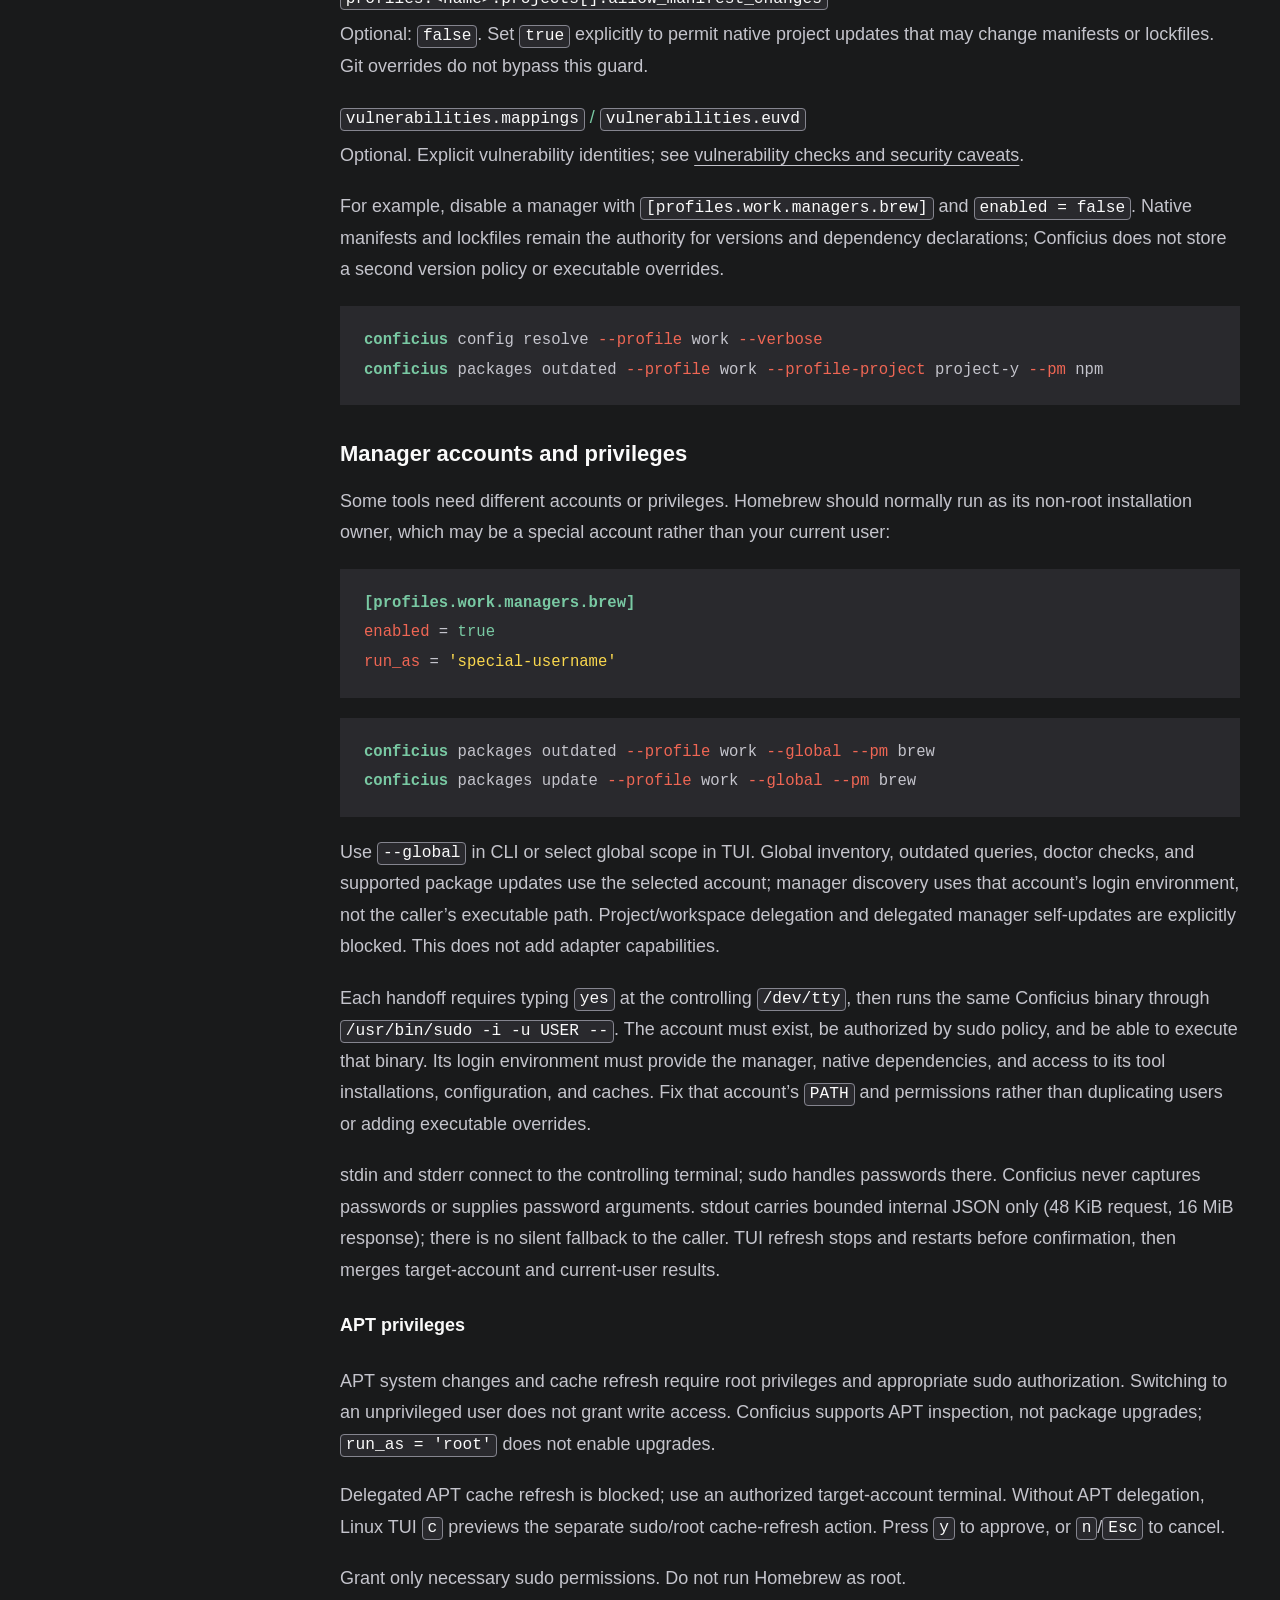
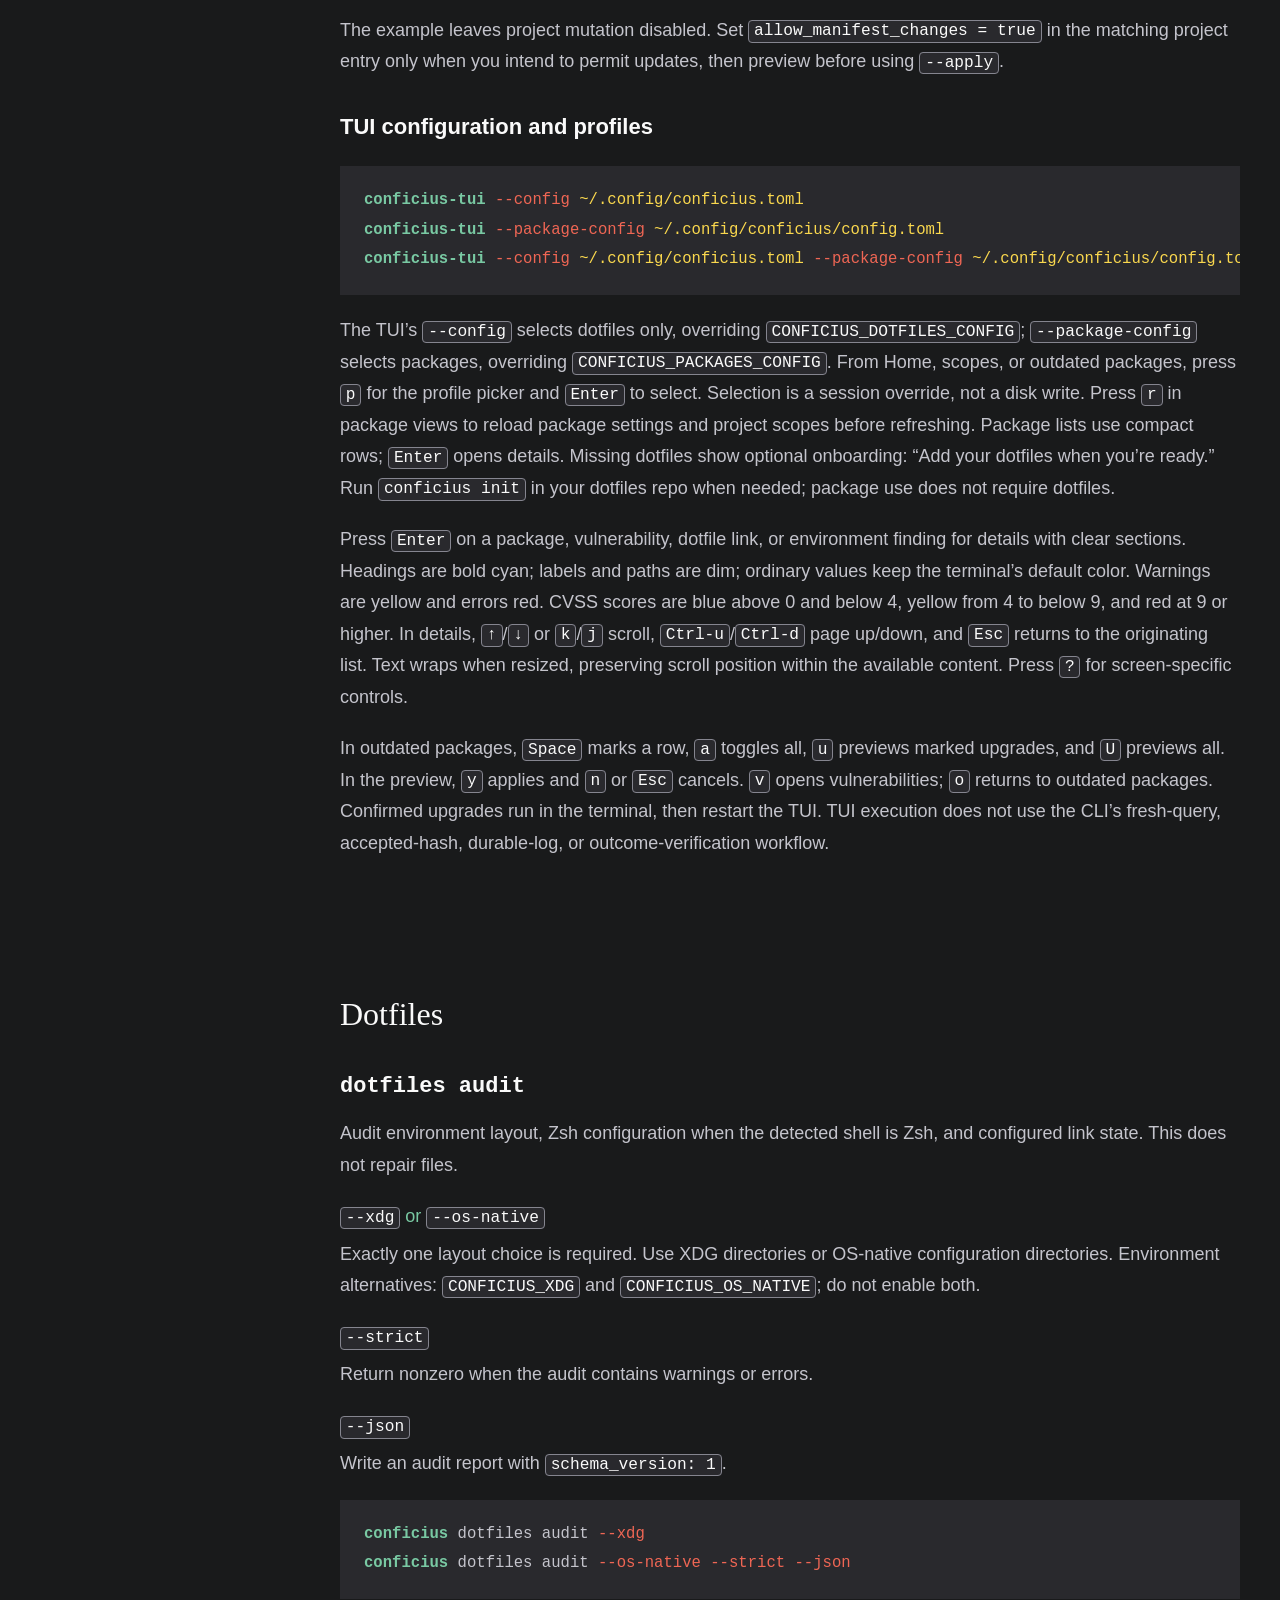
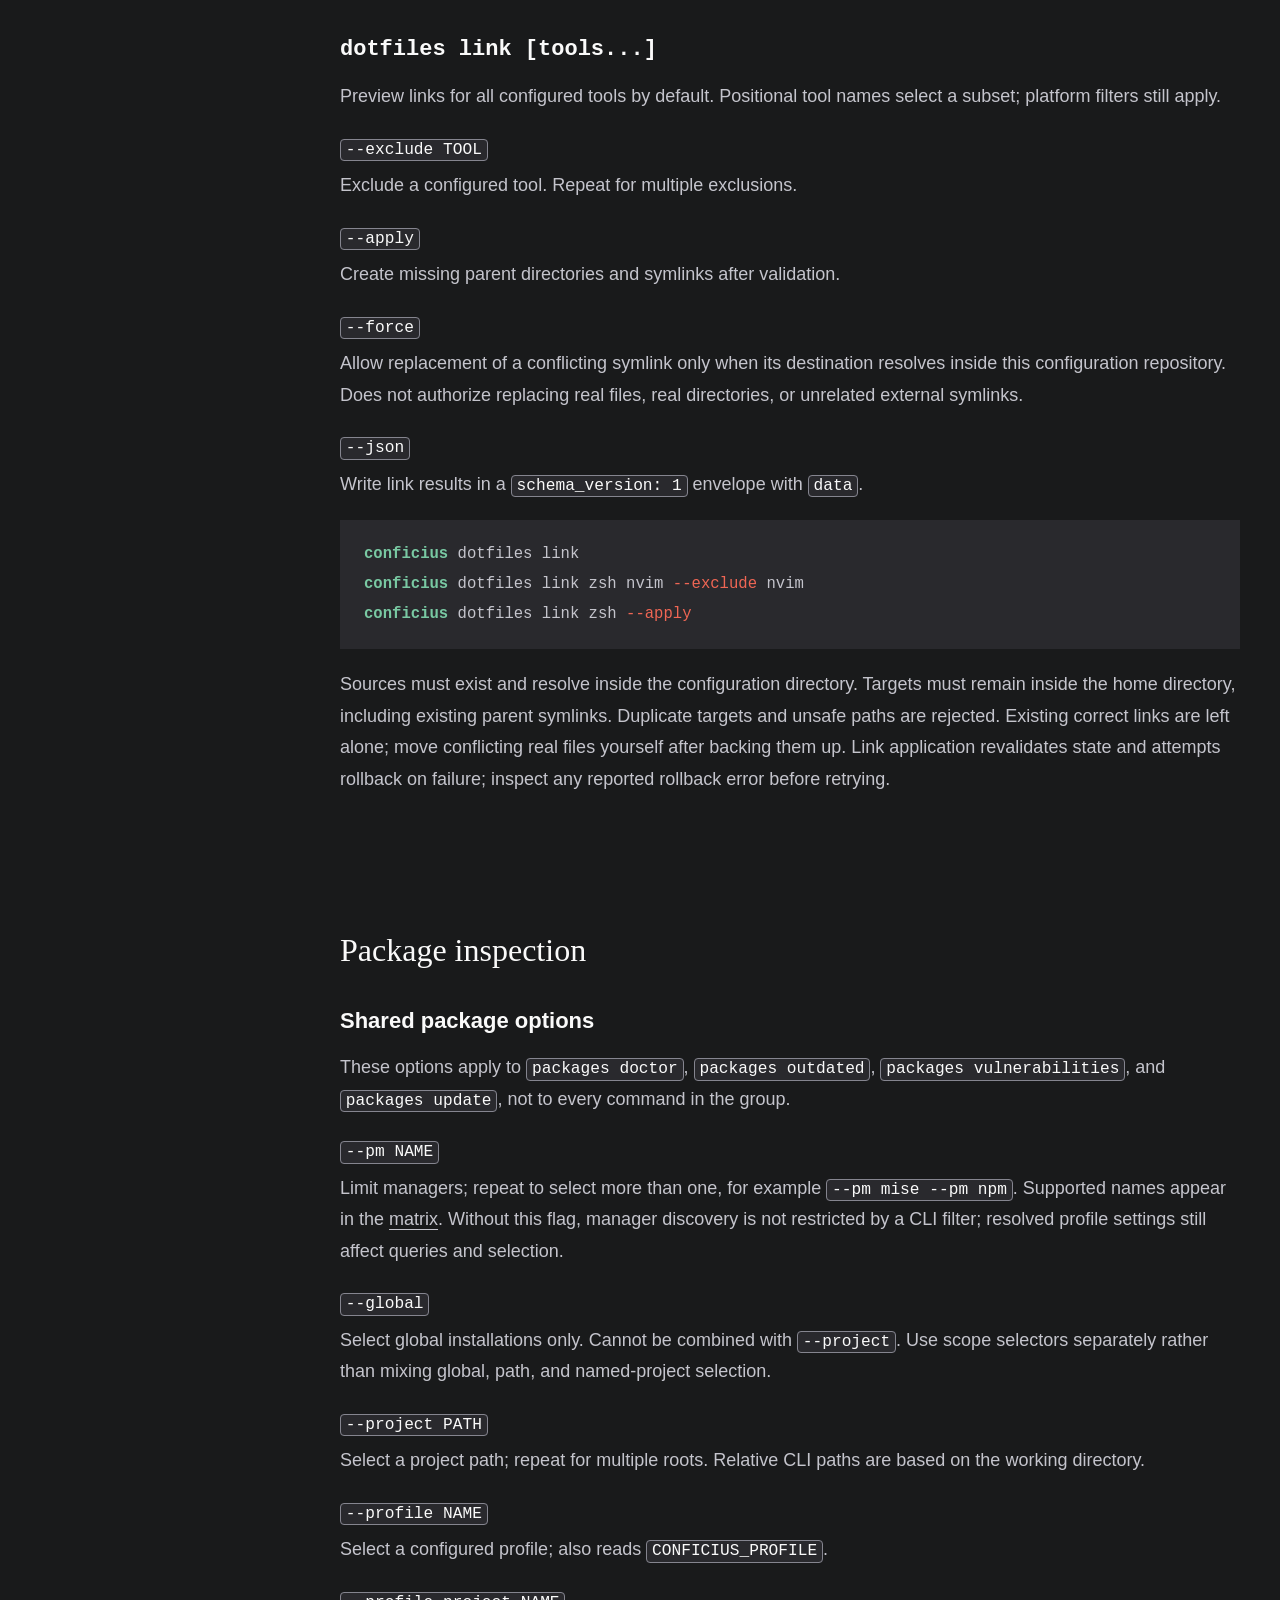
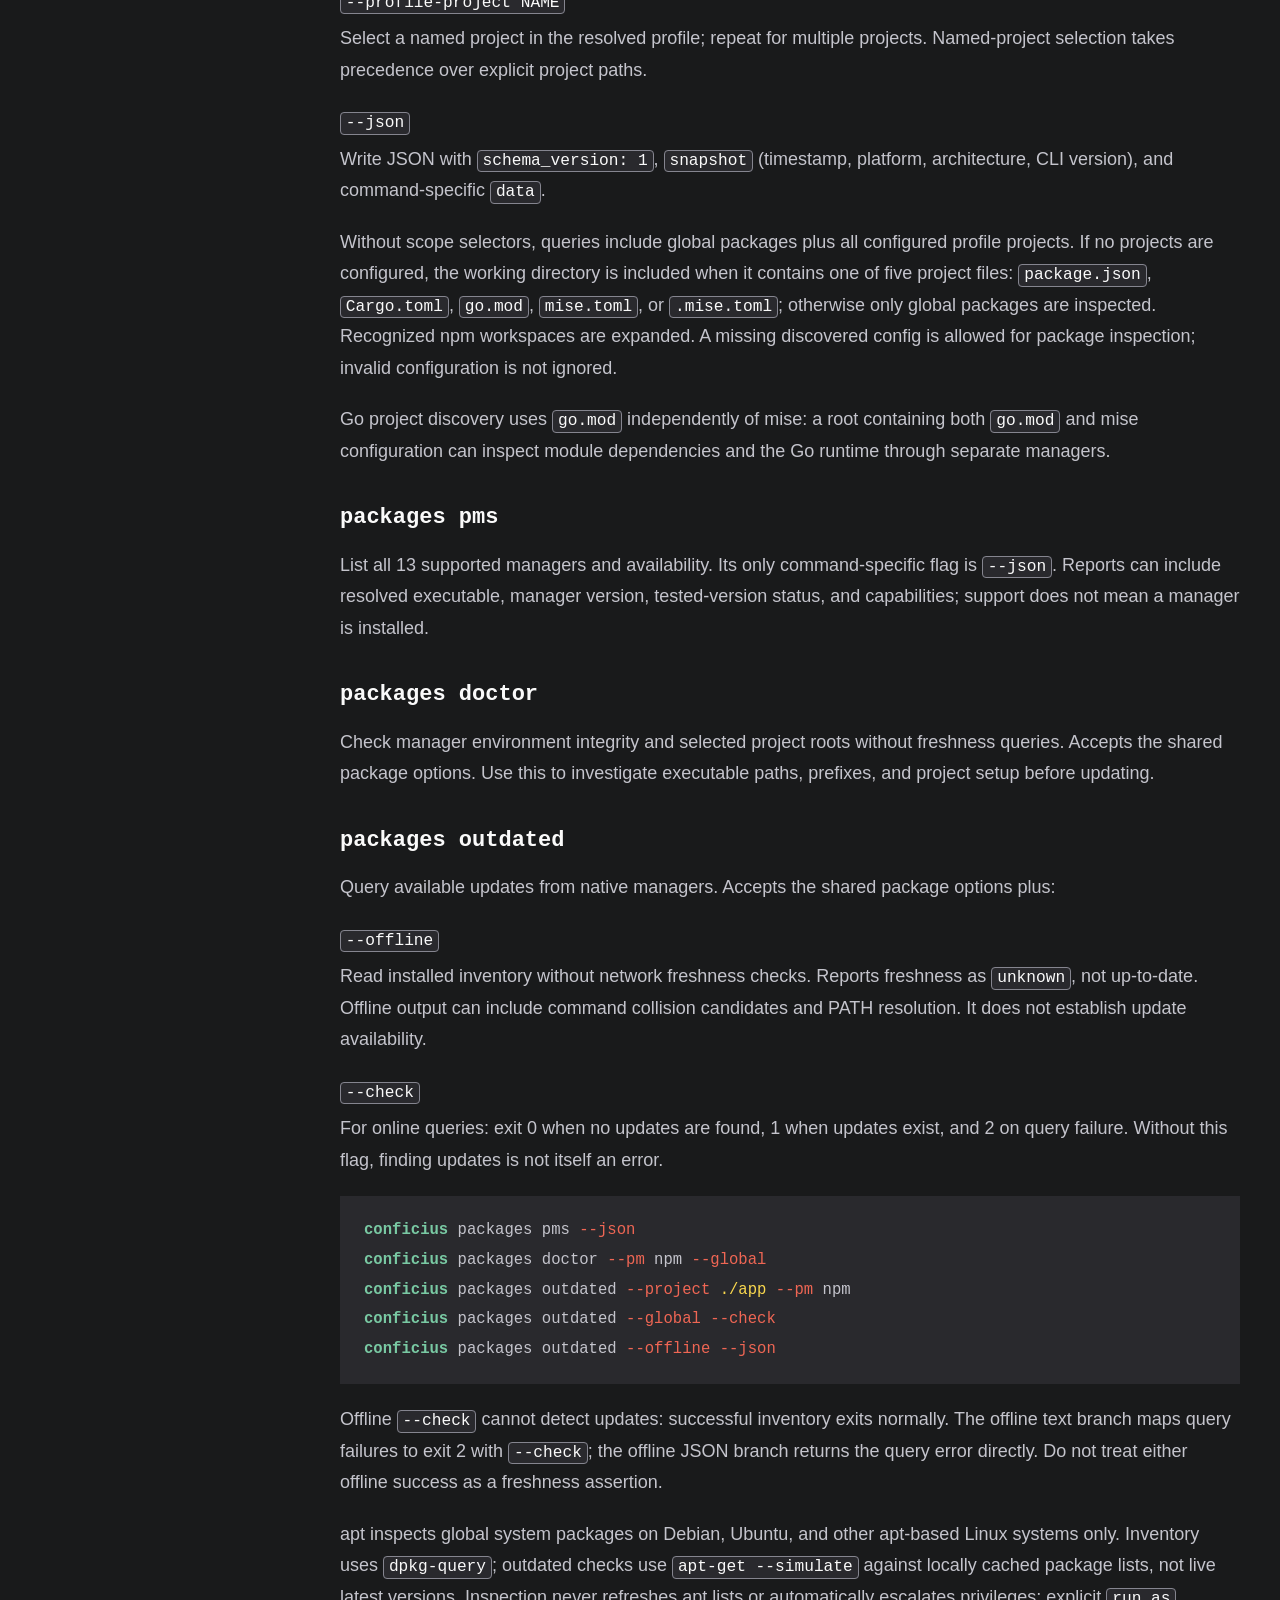
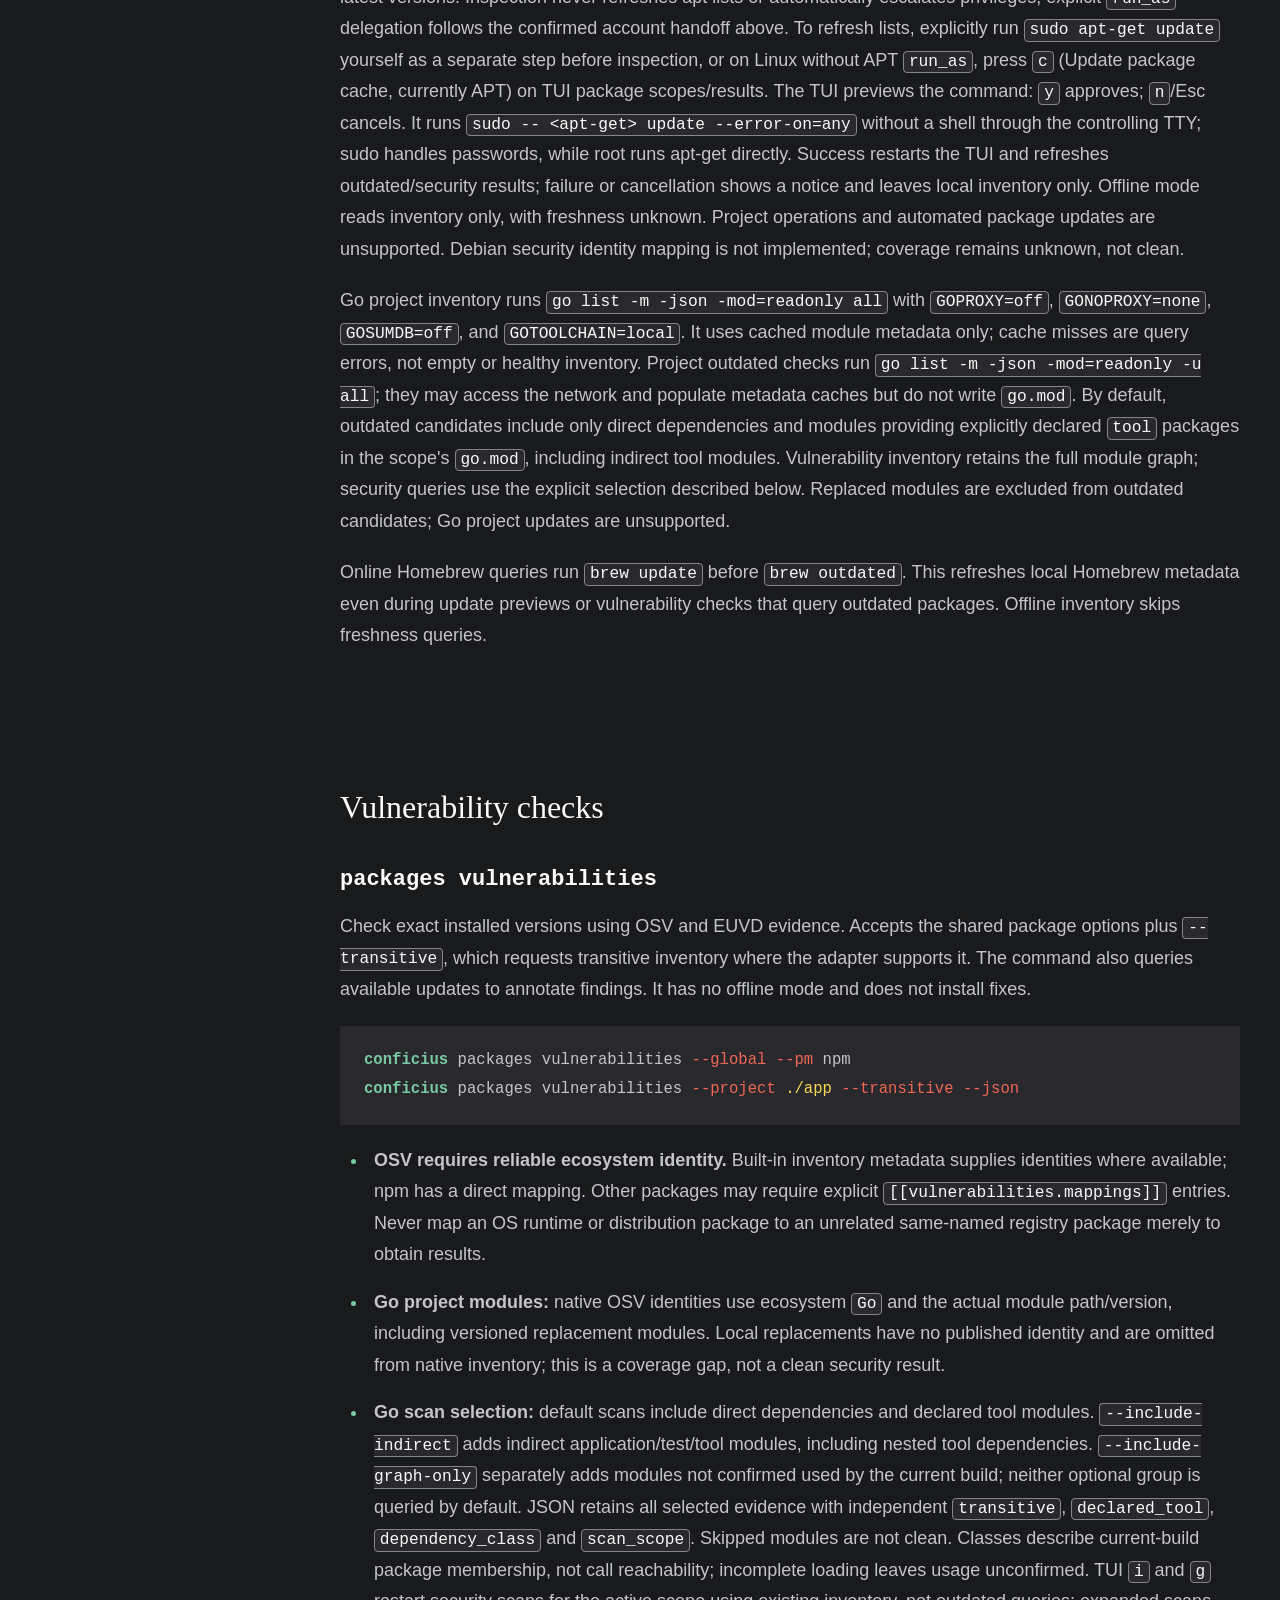
==== commit 8df0a800: "style: unify site body typography and clarify safety sections" ====
--- a/docs/cli.html
+++ b/docs/cli.html
@@ -154,7 +154,7 @@
             <li><code>wisdom</code> prints a random Conficius proverb: a parody, not a Confucius quote. No command-specific options.</li>
             <li><code>help</code> (alias <code>h</code>) lists commands or shows help for a command.</li>
           </ul>
-          <p class="small">The <code>config</code>, <code>dotfiles</code>, <code>packages</code>, and <code>packages go-tools</code> groups organize the subcommands below; use their help to browse available operations.</p>
+          <p>The <code>config</code>, <code>dotfiles</code>, <code>packages</code>, and <code>packages go-tools</code> groups organize the subcommands below; use their help to browse available operations.</p>
         </section>
 
         <section id="config" aria-labelledby="config-title">
@@ -214,7 +214,7 @@
           <p><code>home/zsh/.zshenv</code> can itself be a symlink inside your dotfiles directory, for example to <code>../../.config/zsh/.zshenv</code>. Conficius preserves that source symlink and creates <code>~/.zshenv</code> pointing to it, rather than replacing it with the resolved file. The source symlink must resolve to an existing file inside the dotfiles config file’s directory; broken links and links escaping that directory are rejected.</p>
           <p>With <code>ZDOTDIR</code> set, Zsh reads <code>.zprofile</code> from <code>$ZDOTDIR</code>; source <code>~/.zprofile</code> there if keeping the separate home file.</p>
           <p>Targets expand <code>$VAR</code> and <code>${VAR}</code>; standard HOME and XDG variables have defaults. Omit <code>platforms</code>, or use an empty list, to enable a link on every platform. Values such as <code>linux</code>, <code>darwin</code>, and <code>windows</code> use Go OS names.</p>
-          <p class="note"><strong>Directory links are live directories, not copies.</strong> If an application writes caches, sessions, sockets, credentials, or other runtime files inside a linked directory, it writes into your repository. Add suitable repository <code>.gitignore</code> rules before use, or link only the configuration files and keep runtime state outside the repository. Gitignore does not prevent writes, protect secrets, or remove files already tracked by Git.</p>
+          <p><strong>Directory links are live directories, not copies.</strong> If an application writes caches, sessions, sockets, credentials, or other runtime files inside a linked directory, it writes into your repository. Add suitable repository <code>.gitignore</code> rules before use, or link only the configuration files and keep runtime state outside the repository. Gitignore does not prevent writes, protect secrets, or remove files already tracked by Git.</p>
           <h3 id="self-managed-config">Config file locations</h3>
           <p>If you have a dotfiles repository, keep its link definitions there. Example repository layout:</p>
           <pre><code>/path/to/repo/dotfiles/
@@ -264,7 +264,10 @@
           <p>Use <code>--global</code> in CLI or select global scope in TUI. Global inventory, outdated queries, doctor checks, and supported package updates use the selected account; manager discovery uses that account’s login environment, not the caller’s executable path. Project/workspace delegation and delegated manager self-updates are explicitly blocked. This does not add adapter capabilities.</p>
           <p>Each handoff requires typing <code>yes</code> at the controlling <code>/dev/tty</code>, then runs the same Conficius binary through <code>/usr/bin/sudo -i -u USER --</code>. The account must exist, be authorized by sudo policy, and be able to execute that binary. Its login environment must provide the manager, native dependencies, and access to its tool installations, configuration, and caches. Fix that account’s <code>PATH</code> and permissions rather than duplicating users or adding executable overrides.</p>
           <p>stdin and stderr connect to the controlling terminal; sudo handles passwords there. Conficius never captures passwords or supplies password arguments. stdout carries bounded internal JSON only (48 KiB request, 16 MiB response); there is no silent fallback to the caller. TUI refresh stops and restarts before confirmation, then merges target-account and current-user results.</p>
-          <p class="note"><strong>APT privileges are separate.</strong> APT system changes and cache refresh require root privileges and appropriate sudo authorization; switching to an unprivileged user does not grant write access. Conficius supports APT inspection, not package upgrades: <code>run_as = 'root'</code> does not enable upgrades. Delegated APT cache refresh is blocked; use an authorized target-account terminal. Without APT delegation, Linux TUI <code>c</code> still previews the separate sudo/root cache-refresh action (<code>y</code> approves; <code>n</code>/Esc cancels). Grant only necessary sudo permissions; do not run Homebrew as root.</p>
+          <h4>APT privileges</h4>
+          <p>APT system changes and cache refresh require root privileges and appropriate sudo authorization. Switching to an unprivileged user does not grant write access. Conficius supports APT inspection, not package upgrades; <code>run_as = 'root'</code> does not enable upgrades.</p>
+          <p>Delegated APT cache refresh is blocked; use an authorized target-account terminal. Without APT delegation, Linux TUI <code>c</code> previews the separate sudo/root cache-refresh action. Press <code>y</code> to approve, or <code>n</code>/<code>Esc</code> to cancel.</p>
+          <p>Grant only necessary sudo permissions. Do not run Homebrew as root.</p>
           <p>The example leaves project mutation disabled. Set <code>allow_manifest_changes = true</code> in the matching project entry only when you intend to permit updates, then preview before using <code>--apply</code>.</p>
           <h3 id="tui-configuration-and-profiles">TUI configuration and profiles</h3>
           <pre><code><span class="syntax-command">conficius-tui</span> <span class="syntax-flag">--config</span> <span class="syntax-string">~/.config/conficius.toml</span>
@@ -297,7 +300,7 @@
           <pre><code><span class="syntax-command">conficius</span> dotfiles link
 <span class="syntax-command">conficius</span> dotfiles link zsh nvim <span class="syntax-flag">--exclude</span> nvim
 <span class="syntax-command">conficius</span> dotfiles link zsh <span class="syntax-flag">--apply</span></code></pre>
-          <p class="note">Sources must exist and resolve inside the configuration directory. Targets must remain inside the home directory, including existing parent symlinks. Duplicate targets and unsafe paths are rejected. Existing correct links are left alone; move conflicting real files yourself after backing them up. Link application revalidates state and attempts rollback on failure; inspect any reported rollback error before retrying.</p>
+          <p>Sources must exist and resolve inside the configuration directory. Targets must remain inside the home directory, including existing parent symlinks. Duplicate targets and unsafe paths are rejected. Existing correct links are left alone; move conflicting real files yourself after backing them up. Link application revalidates state and attempts rollback on failure; inspect any reported rollback error before retrying.</p>
         </section>
 
         <section id="packages" aria-labelledby="packages-title">
@@ -366,7 +369,7 @@
 <span class="syntax-key">package</span> = <span class="syntax-string">"node"</span>
 <span class="syntax-key">product</span> = <span class="syntax-string">"Node"</span>
 <span class="syntax-key">vendor</span> = <span class="syntax-string">"nodejs"</span></code></pre>
-          <p class="note"><code>CONFICIUS_OSV_URL</code> and <code>CONFICIUS_EUVD_URL</code> override service endpoints. These services receive package identity and version-related queries. Use trusted endpoints; endpoint overrides are not CLI flags.</p>
+          <p><code>CONFICIUS_OSV_URL</code> and <code>CONFICIUS_EUVD_URL</code> override service endpoints. These services receive package identity and version-related queries. Use trusted endpoints; endpoint overrides are not CLI flags.</p>
         </section>
 
         <section id="updates" aria-labelledby="updates-title">
@@ -401,8 +404,10 @@
             <li>A durable update log is written before execution. Failure to create it prevents updates. Commands run through the native managers; permission prompts and service impacts depend on the manager.</li>
             <li>Execution outcomes are verified against installed state and the log is finalized. Partial changes can remain after failure; review outcomes and any recovery guidance before retrying.</li>
           </ol>
-          <p class="note"><strong>Current CLI limits.</strong> Manager-version and project-mutation checks run against the initial plans, before the fresh query; the refreshed plans are not checked again by those guards. Interactive execution does not require accepted hashes or another confirmation for refreshed plans. An initial query error can still allow successfully queried plans to run and then be returned after execution. Preview output is not a frozen execution contract.</p>
-          <p class="note"><strong>No universal rollback.</strong> Native package updates can alter manifests, lockfiles, installed binaries, and services. Keep recoverable configuration and project backups. A dry run avoids executing update commands, but it can still query registries and run manager inspection commands.</p>
+          <h4>Current CLI limits</h4>
+          <p> Manager-version and project-mutation checks run against the initial plans, before the fresh query; the refreshed plans are not checked again by those guards. Interactive execution does not require accepted hashes or another confirmation for refreshed plans. An initial query error can still allow successfully queried plans to run and then be returned after execution. Preview output is not a frozen execution contract.</p>
+          <h4>No universal rollback</h4>
+          <p> Native package updates can alter manifests, lockfiles, installed binaries, and services. Keep recoverable configuration and project backups. A dry run avoids executing update commands, but it can still query registries and run manager inspection commands.</p>
         </section>
 
         <section id="logs" aria-labelledby="logs-title">
@@ -451,7 +456,7 @@
             <li><strong>Yarn 4:</strong> project inventory and registry latest-tag checks; selected upgrades use <code>yarn up</code> and may cross declared ranges. Workspace outdated/update operations are rejected; local and alias resolutions are skipped. <strong>Bun:</strong> project inventory and actionable range-compatible outdated checks; selected updates use <code>bun update</code>, without <code>--latest</code>. Packages already at their range-compatible target are omitted. Bun and Yarn updates require manifest-change permission and project Git safeguards. Neither supports global operations.</li>
             <li><strong>Go:</strong> journal-backed global tool inventory, outdated checks, and updates remain unchanged; ownership records are managed through <a href="#logs"><code>packages go-tools import</code></a>. Project and workspace module inventory and outdated checks require <code>go.mod</code>; CLI and TUI project updates batch selected modules using pinned <code>go get module@version ...</code> in the project directory. Configure <code>allow_manifest_changes = true</code> and satisfy Git safety checks. Native Go may change <code>go.mod</code>, <code>go.sum</code>, transitive dependencies and Go/toolchain requirements while retaining existing tool directives. Review the diff and run project tests. Both manifests are hashed to reject stale plans. Project updates never write the global tool journal and have no automatic rollback or recovery command; keep Git history or backups.</li>
           </ul>
-          <p class="small">Declared project files do not all trigger automatic working-directory scope discovery; see <a href="#packages">scope defaults</a>. Tested ranges are adapter guards, not a promise that every release or OS combination was tested. Availability depends on the host, installed executable, and manager setup. Use <code>packages pms --json</code> for runtime status and <code>packages doctor</code> for integrity checks.</p>
+          <p>Declared project files do not all trigger automatic working-directory scope discovery; see <a href="#packages">scope defaults</a>. Tested ranges are adapter guards, not a promise that every release or OS combination was tested. Availability depends on the host, installed executable, and manager setup. Use <code>packages pms --json</code> for runtime status and <code>packages doctor</code> for integrity checks.</p>
         </section>
       </main>
     </div>
--- a/docs/assets/site.css
+++ b/docs/assets/site.css
@@ -7,7 +7,7 @@
     .theme-control svg { width: 20px; height: 20px; fill: none; stroke: currentColor; stroke-width: 1.5; stroke-linecap: round; stroke-linejoin: round; }
     * { box-sizing: border-box; }
     html { font-size: 20px; scroll-padding-top: 1rem; }
-    body { margin: 0; background: var(--paper); color: var(--ink); font: 1.05rem/1.75 "Avenir Next", Avenir, "Segoe UI", sans-serif; }
+    body { margin: 0; background: var(--paper); color: var(--muted); font: .9rem/1.75 "Avenir Next", Avenir, "Segoe UI", sans-serif; }
     ::selection { background: var(--ink); color: var(--paper); }
     a { color: inherit; text-decoration-thickness: 1px; text-underline-offset: .22em; }
     a:hover { color: var(--accent); }
@@ -29,6 +29,7 @@
     .intro { display: grid; grid-template-columns: 1.2fr 1fr; align-items: center; gap: 3rem; padding: 3.5rem 0; }
     .intro-copy { min-width: 0; }
     .label { margin: 0 0 1rem; color: var(--accent); font-size: .7rem; text-transform: uppercase; letter-spacing: .08em; }
+    h1, h2, h3, h4, h5, h6 { color: var(--ink); }
     h1 { margin: 0 0 1.5rem -.06em; font-size: clamp(2.6rem, 6.8vw, 5.4rem); line-height: 1; font-weight: 500; letter-spacing: -.08em; }
     .intro .description { max-width: 36rem; margin-bottom: 1.5rem; font: 1.35rem/1.55 "Avenir Next", Avenir, "Segoe UI", sans-serif; }
     .stamp { display: inline-block; color: var(--accent); font-size: .68rem; letter-spacing: .08em; }
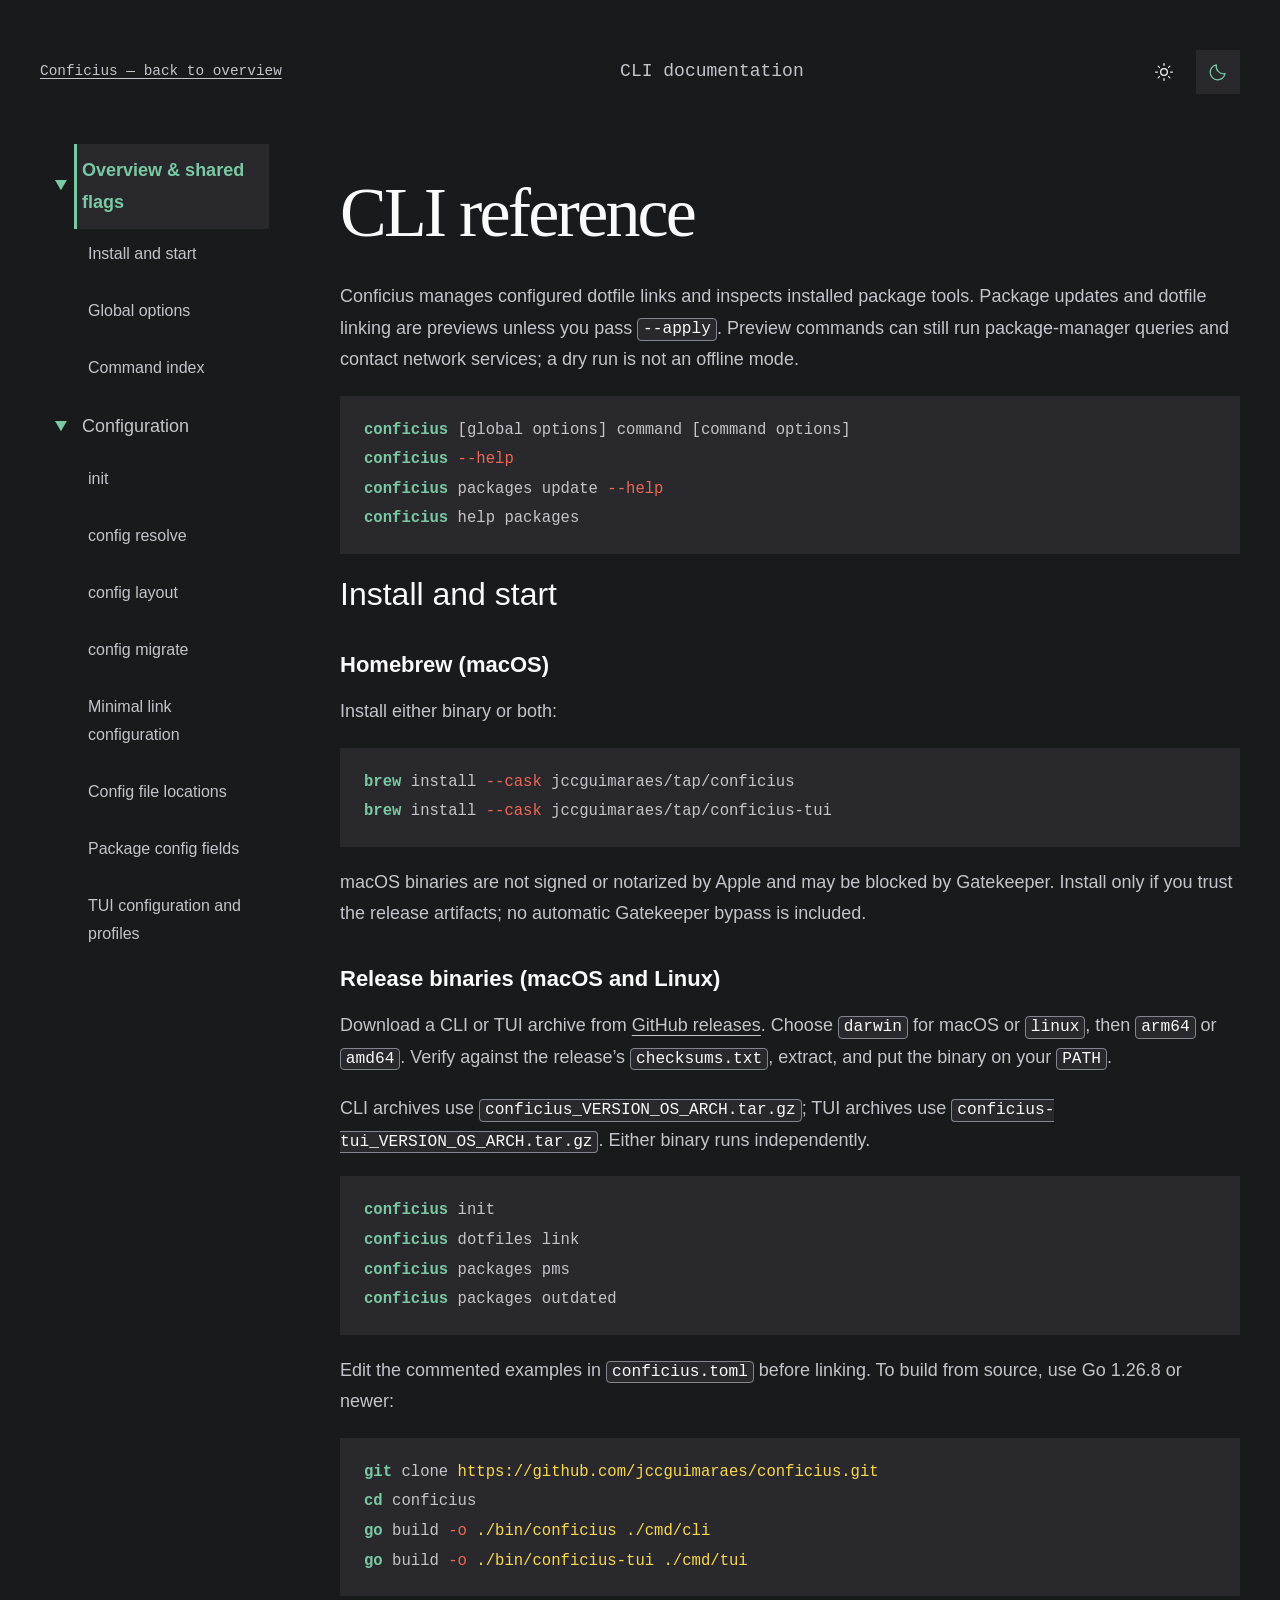
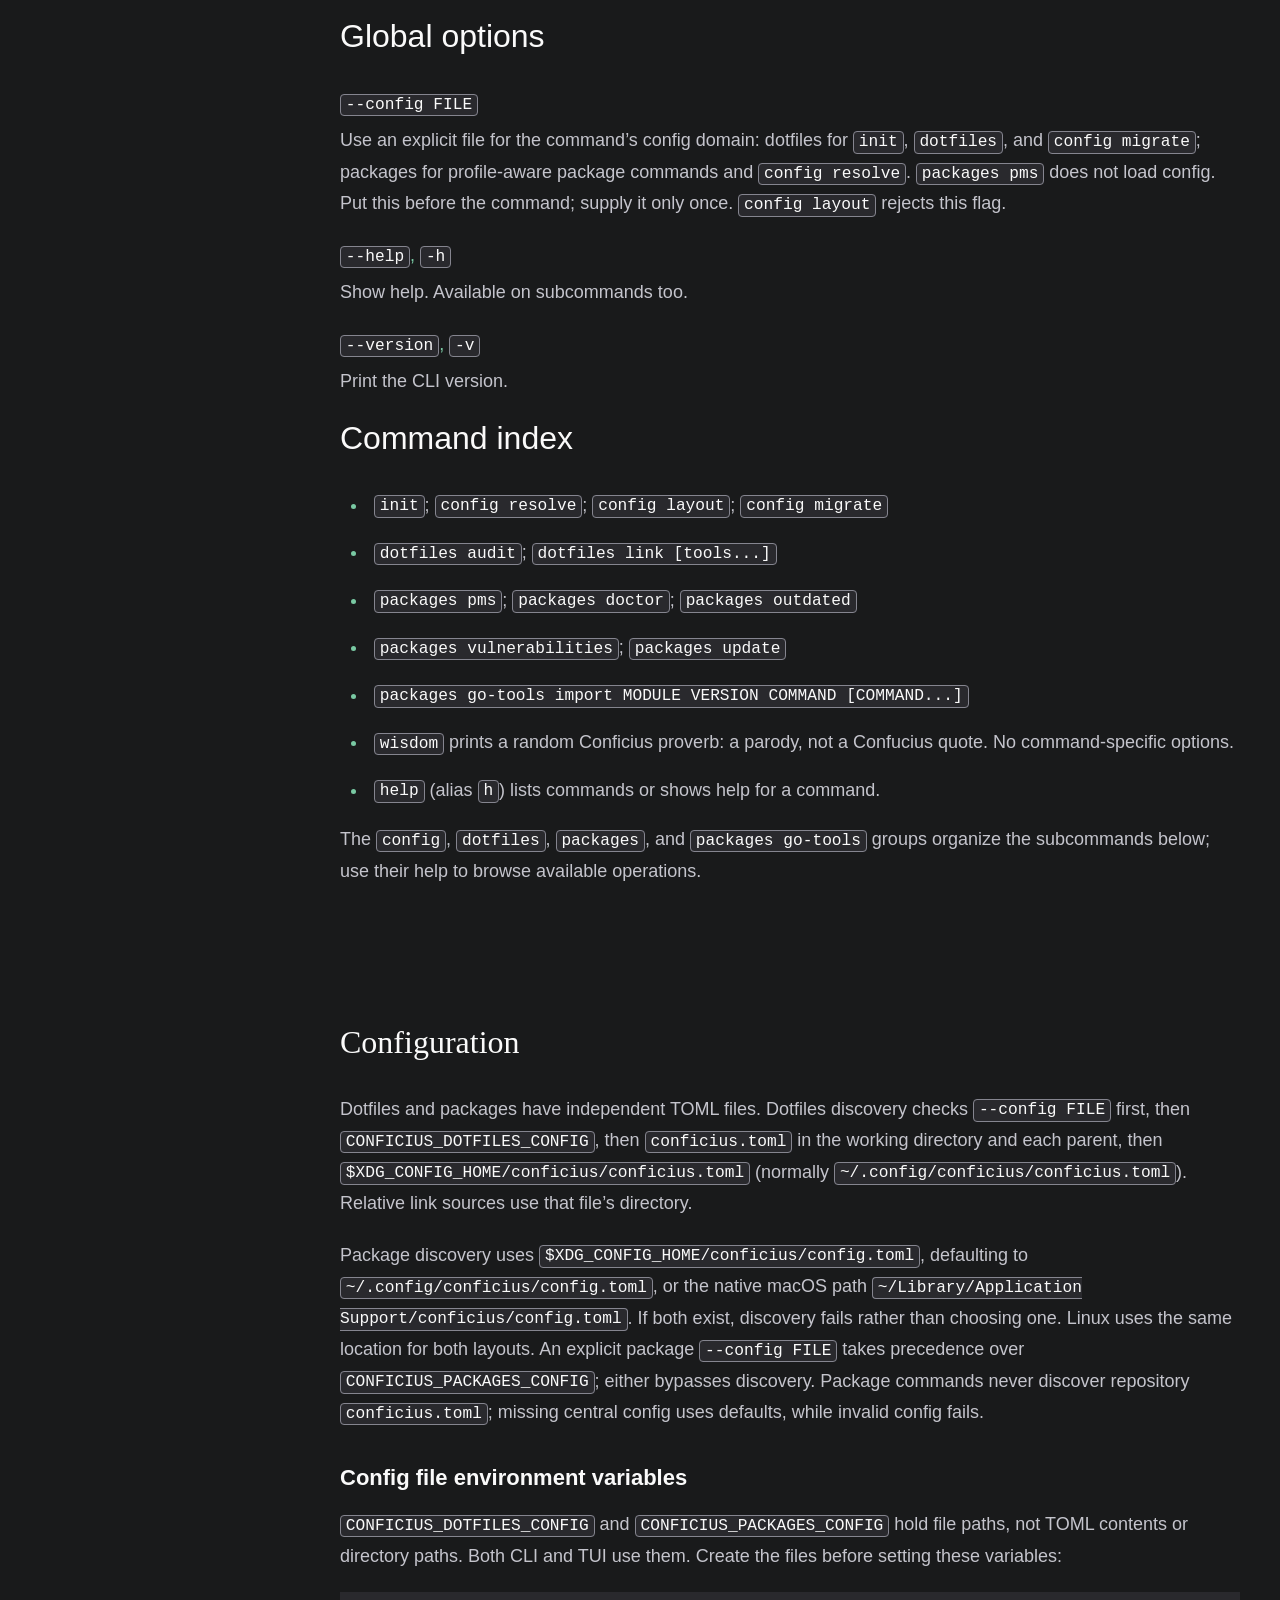
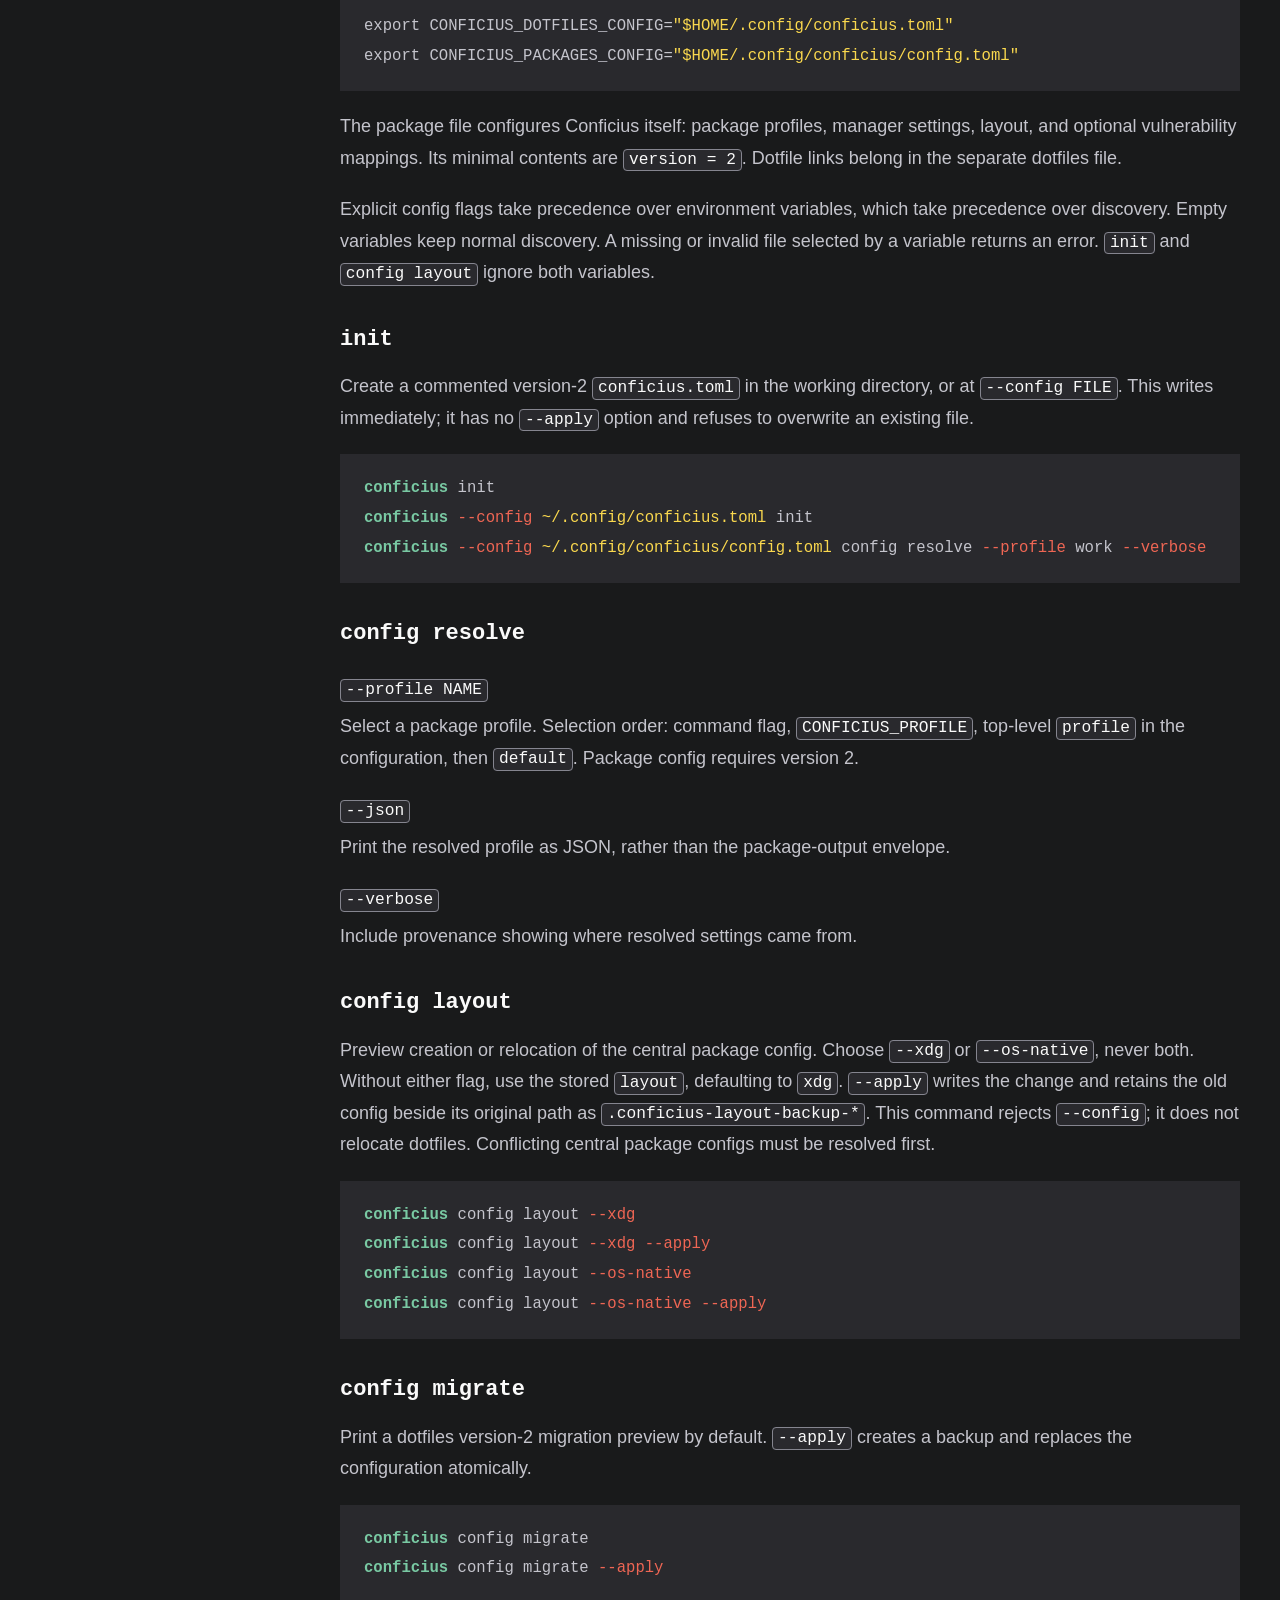
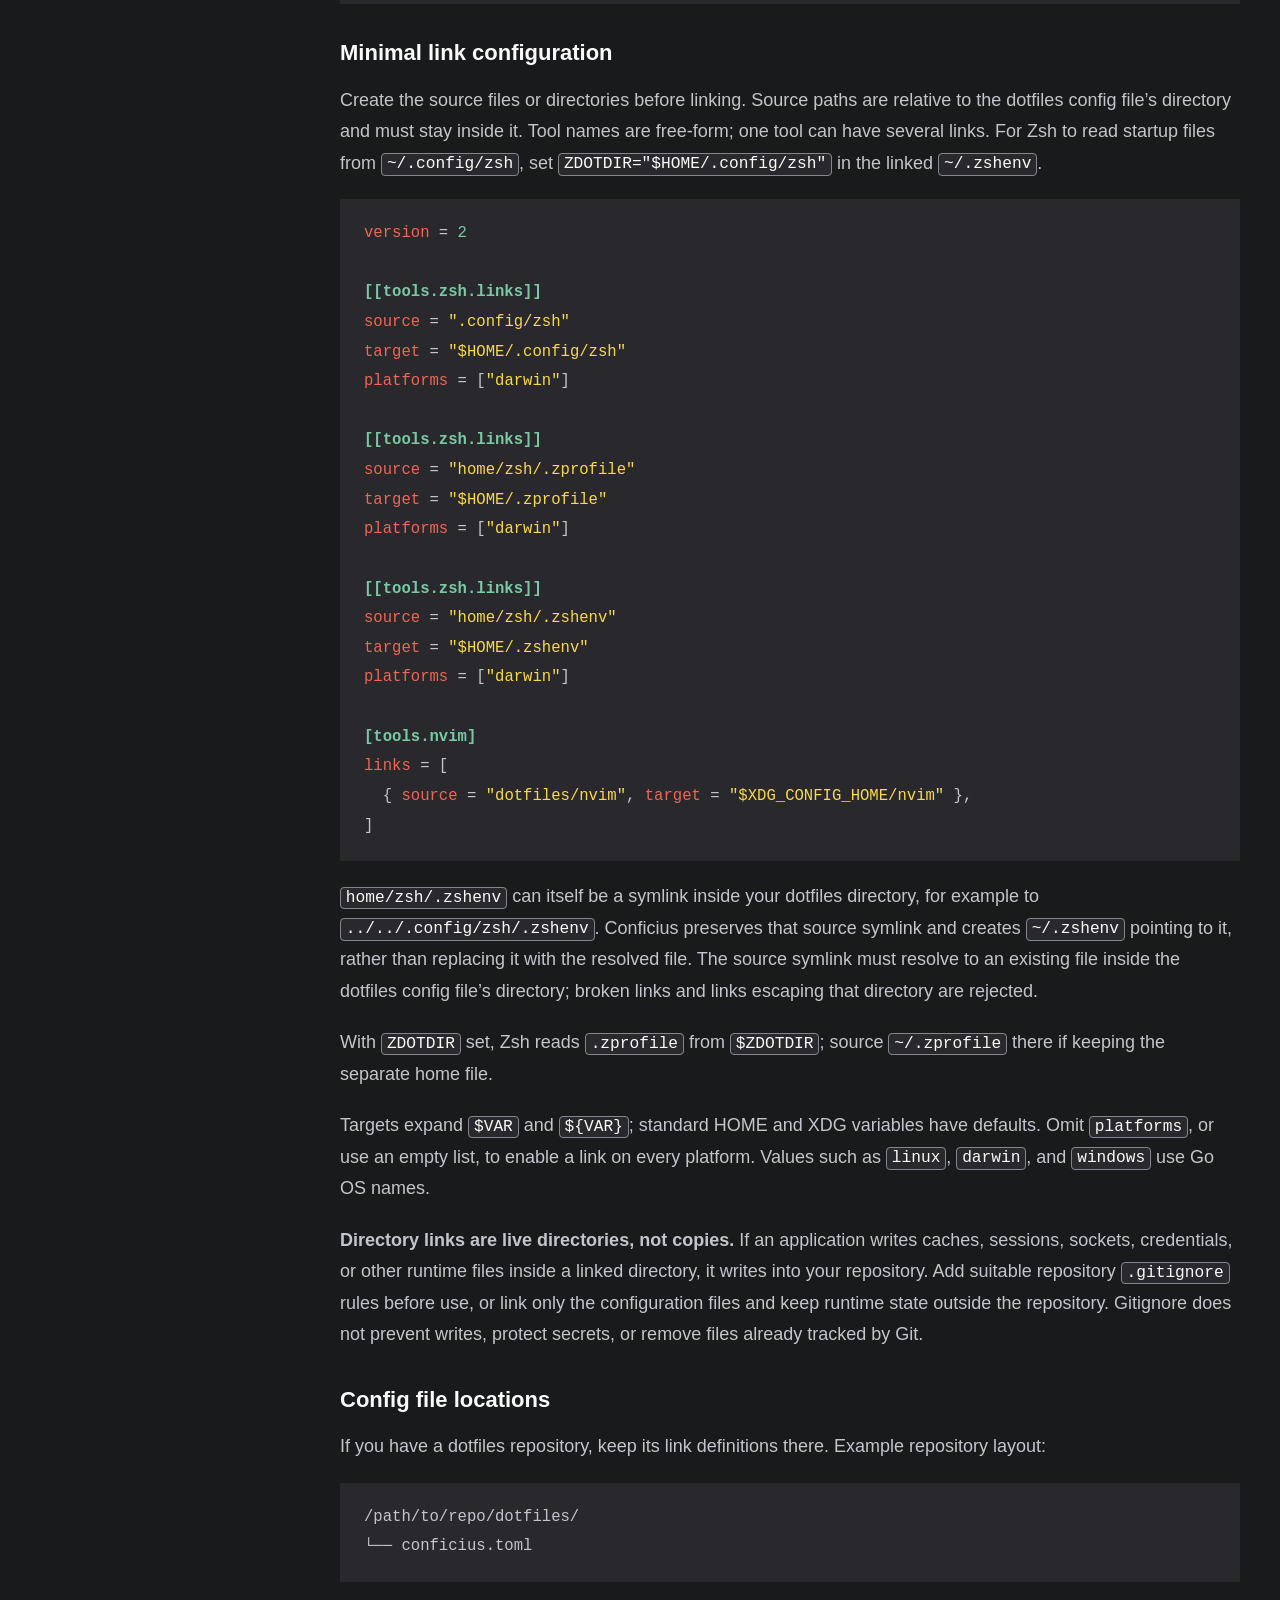
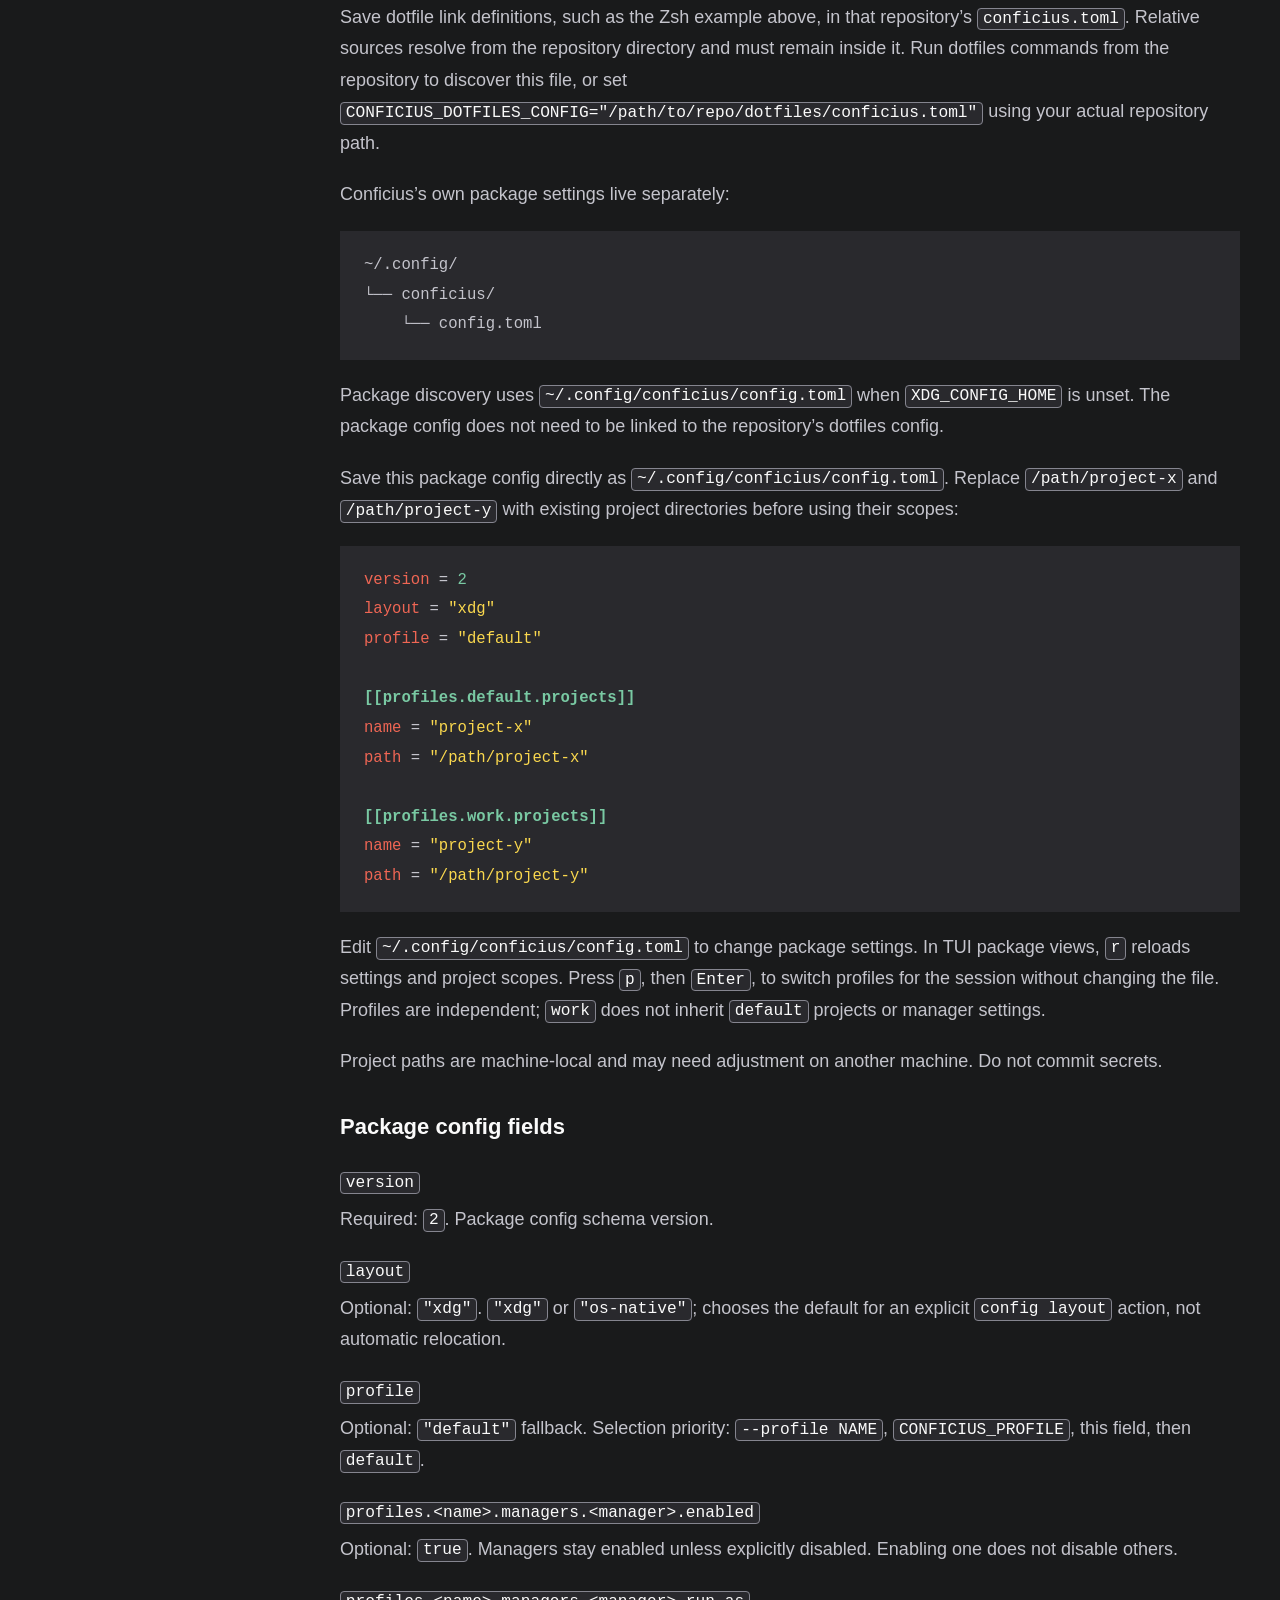
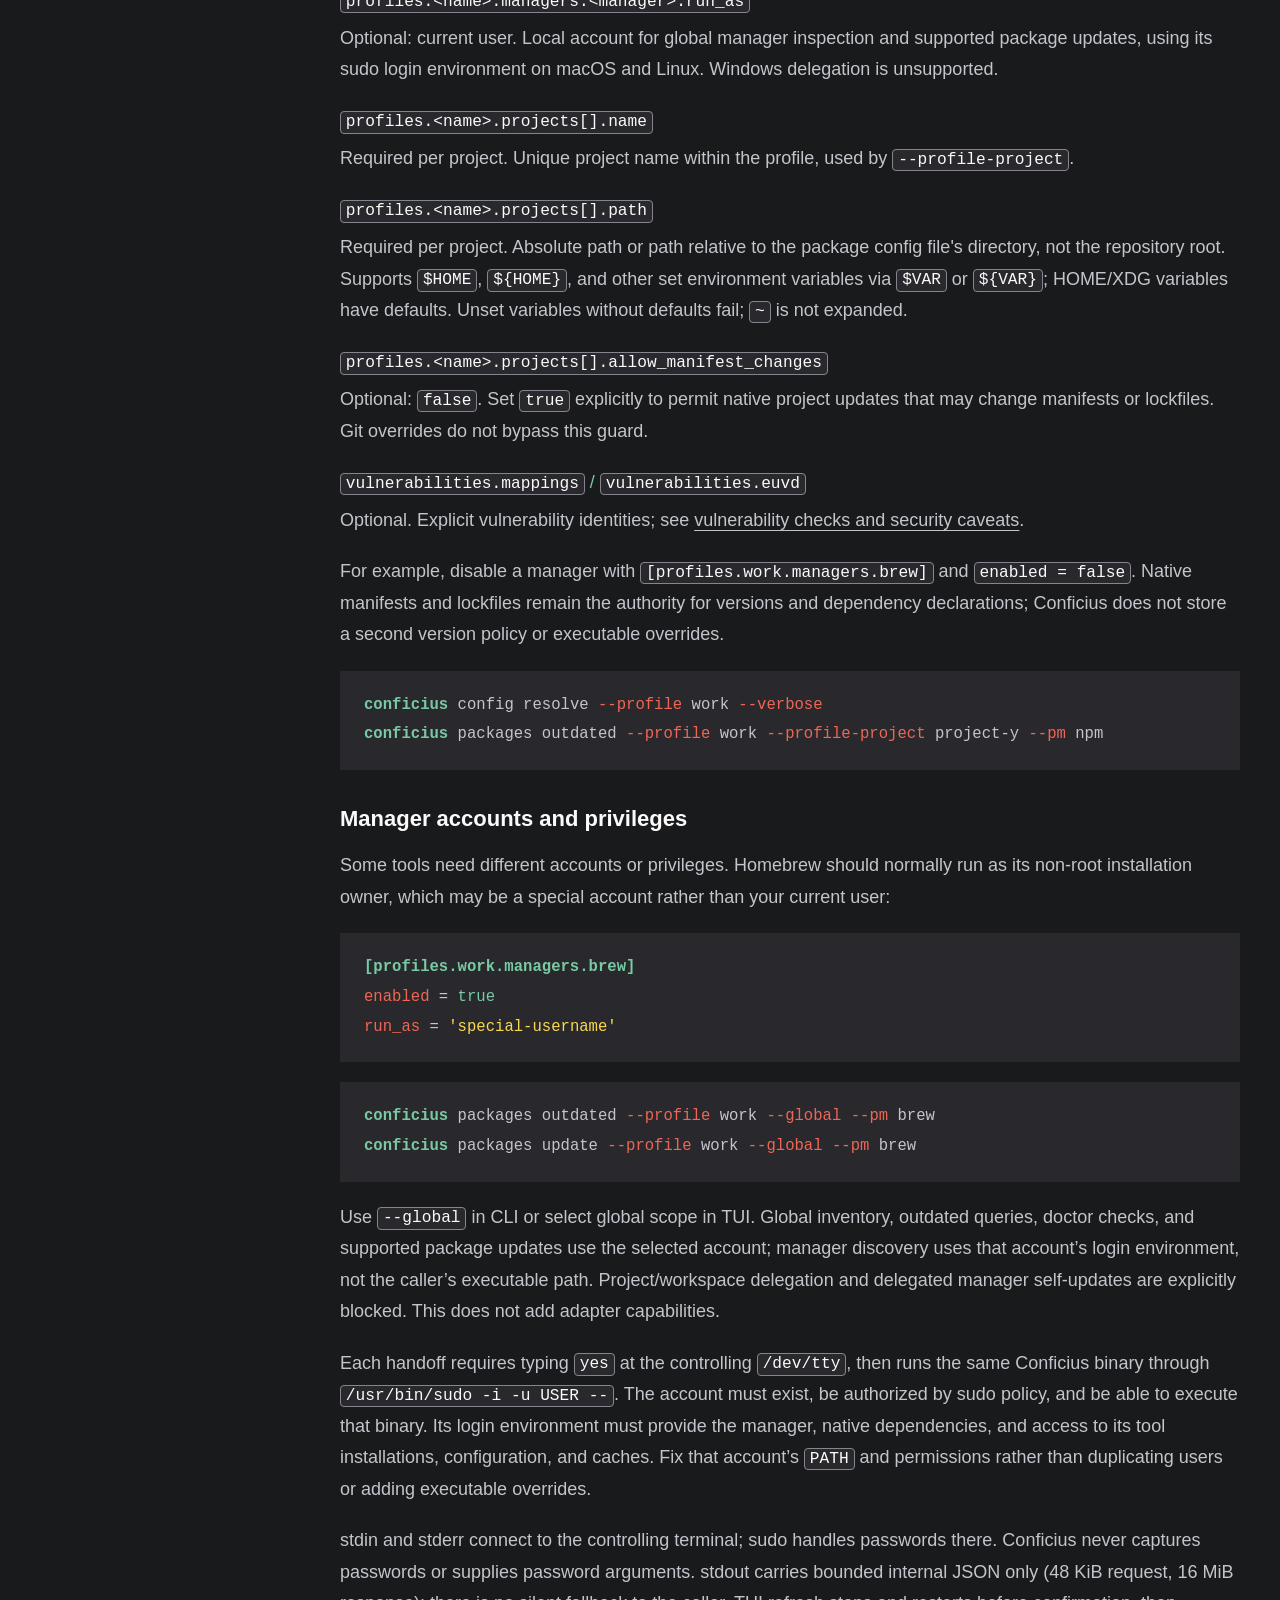
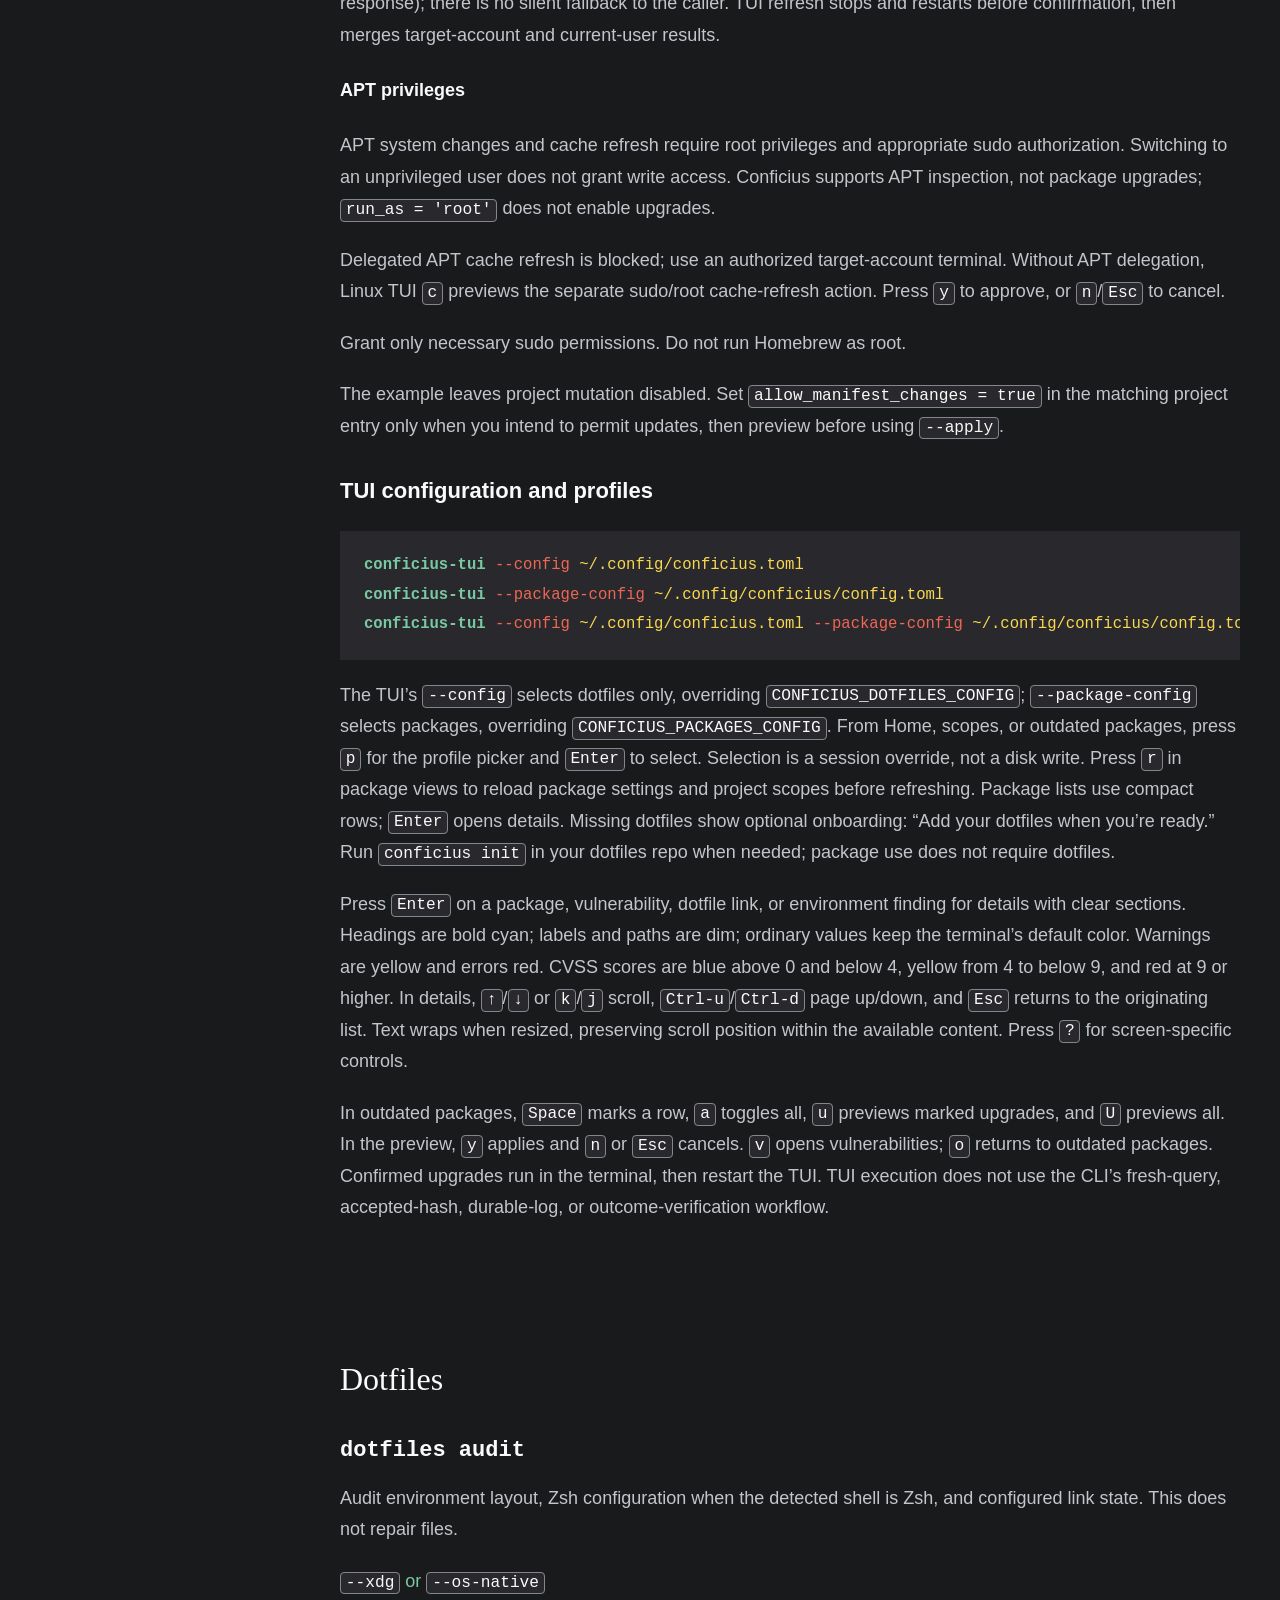
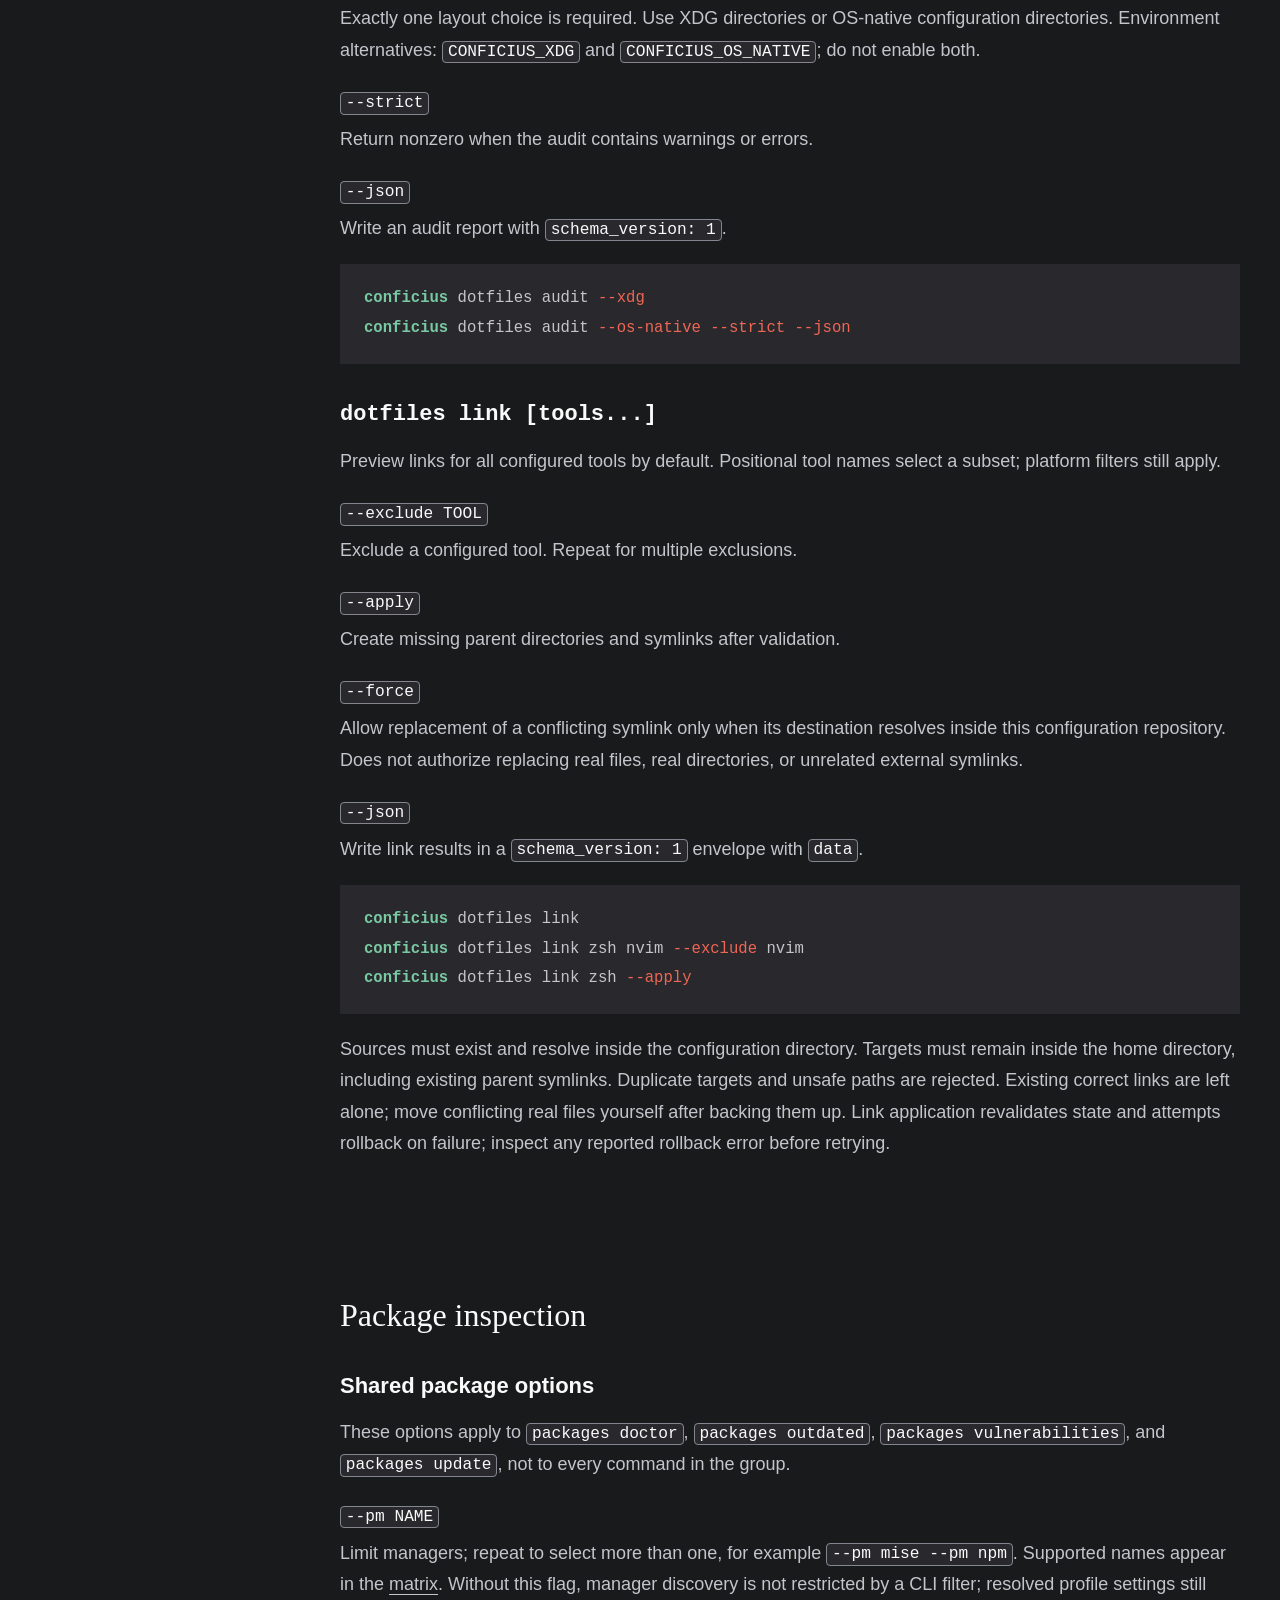
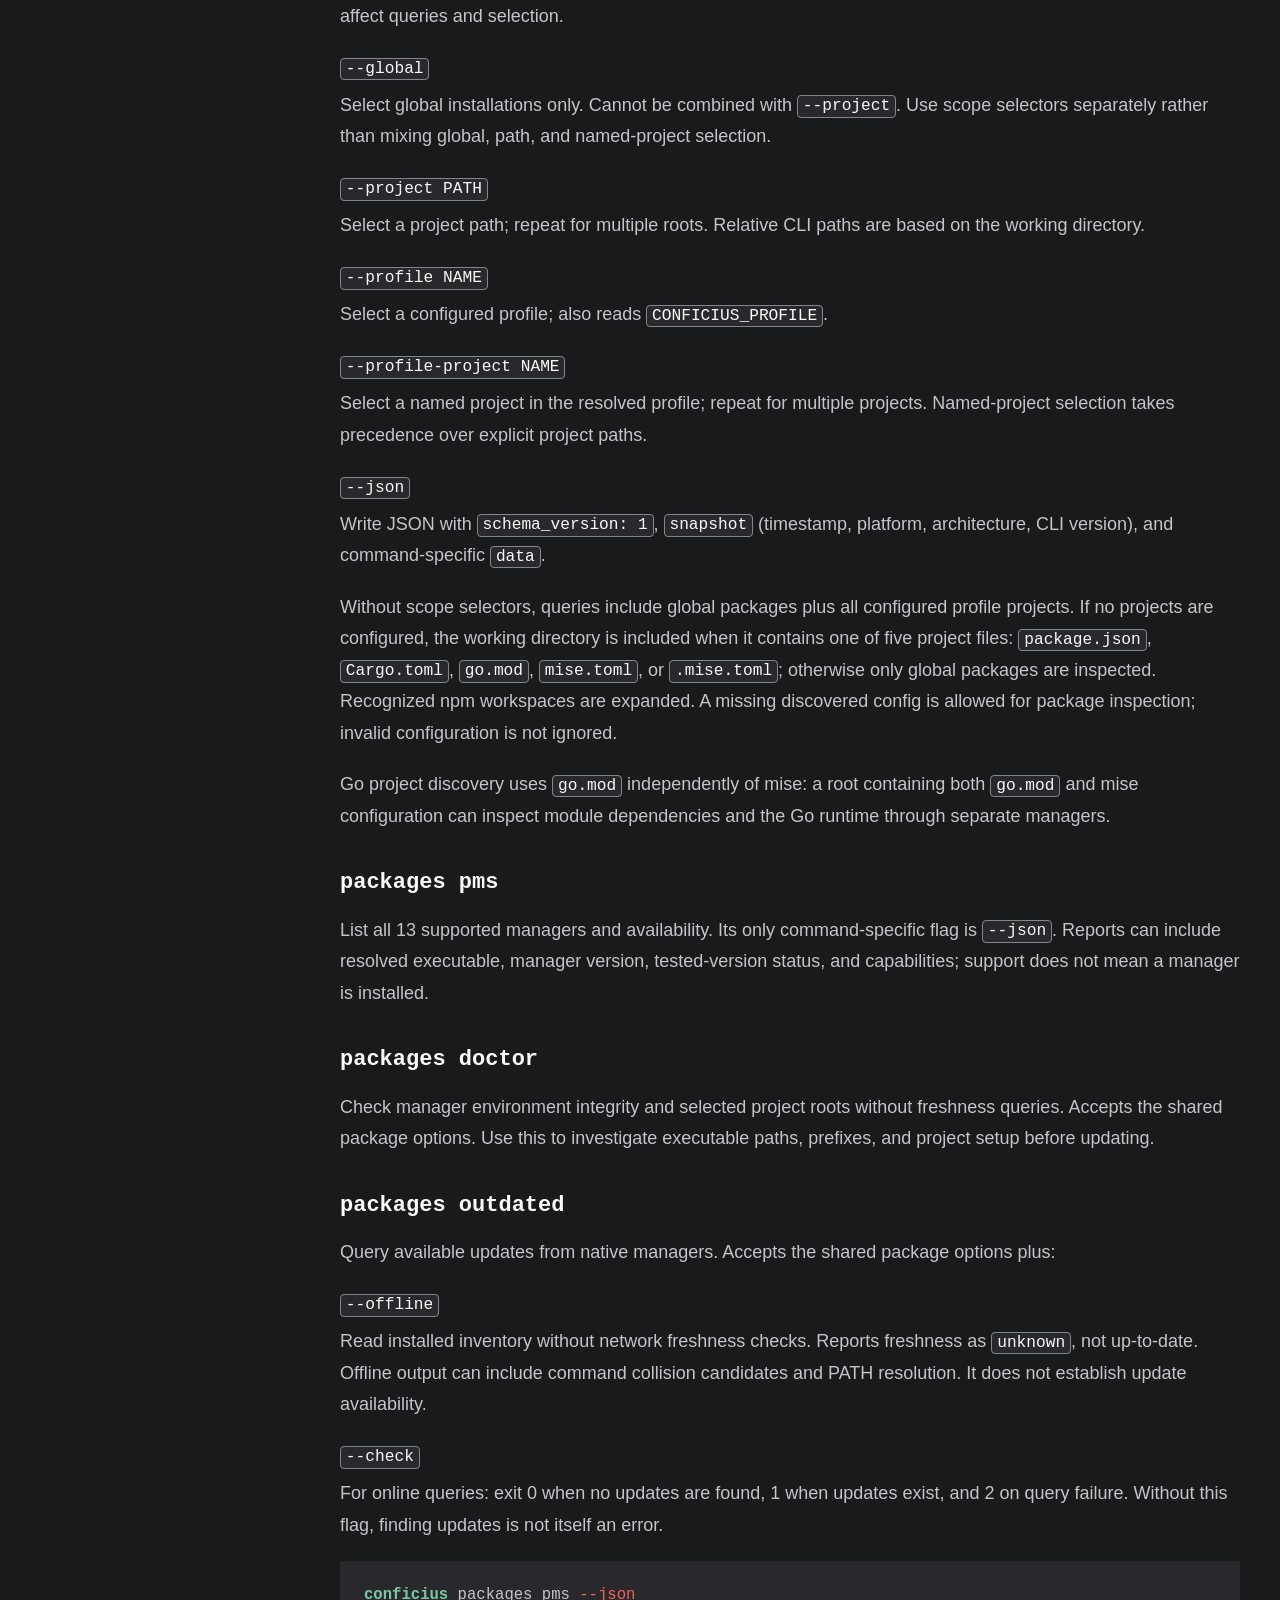
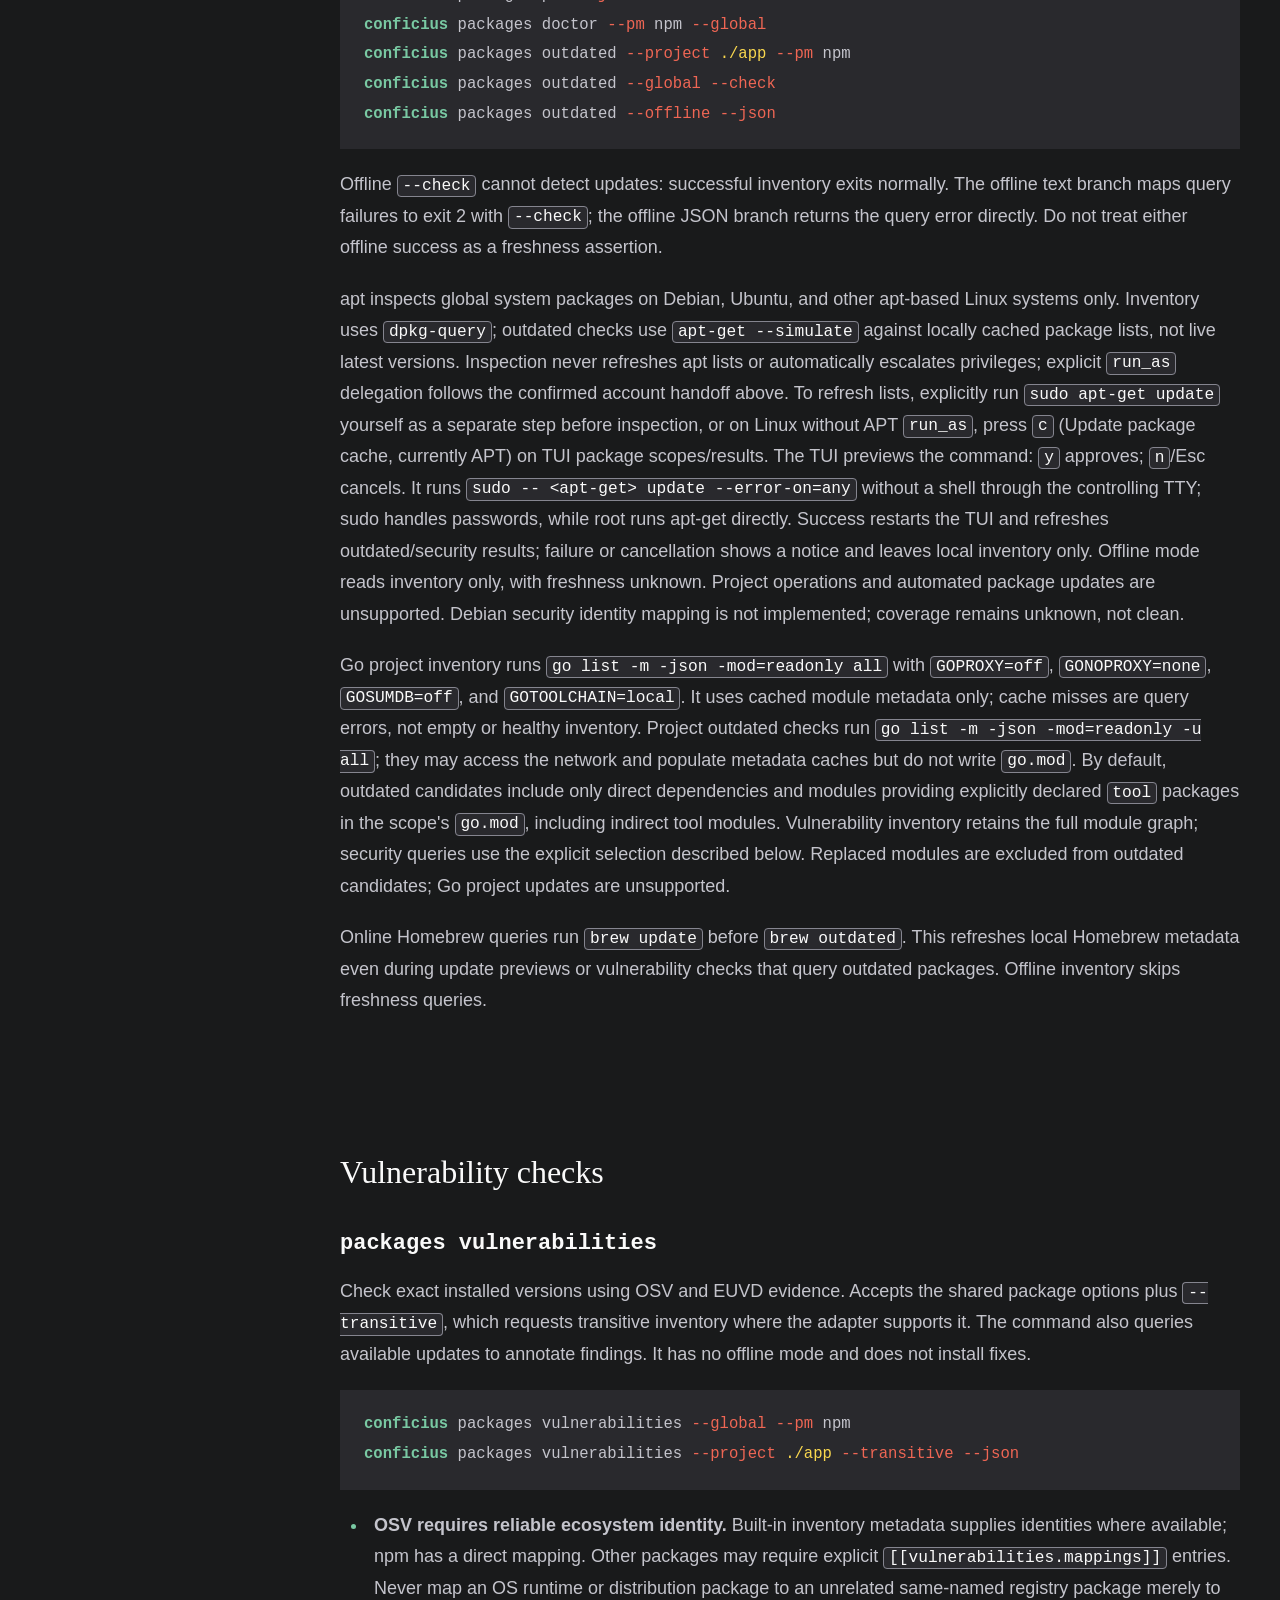
==== commit 9d52242a: "docs: simplify README and document Homebrew installation" ====
--- a/docs/cli.html
+++ b/docs/cli.html
@@ -127,6 +127,12 @@
 <span class="syntax-command">conficius</span> packages update <span class="syntax-flag">--help</span>
 <span class="syntax-command">conficius</span> help packages</code></pre>
           <h2 id="install-and-start">Install and start</h2>
+          <h3>Homebrew (macOS)</h3>
+          <p>Install either binary or both:</p>
+          <pre><code><span class="syntax-command">brew</span> install <span class="syntax-flag">--cask</span> jccguimaraes/tap/conficius
+<span class="syntax-command">brew</span> install <span class="syntax-flag">--cask</span> jccguimaraes/tap/conficius-tui</code></pre>
+          <p>macOS binaries are not signed or notarized by Apple and may be blocked by Gatekeeper. Install only if you trust the release artifacts; no automatic Gatekeeper bypass is included.</p>
+          <h3>Release binaries (macOS and Linux)</h3>
           <p>Download a CLI or TUI archive from <a href="https://github.com/jccguimaraes/conficius/releases">GitHub releases</a>. Choose <code>darwin</code> for macOS or <code>linux</code>, then <code>arm64</code> or <code>amd64</code>. Verify against the release’s <code>checksums.txt</code>, extract, and put the binary on your <code>PATH</code>.</p>
           <p>CLI archives use <code>conficius_VERSION_OS_ARCH.tar.gz</code>; TUI archives use <code>conficius-tui_VERSION_OS_ARCH.tar.gz</code>. Either binary runs independently.</p>
           <pre><code><span class="syntax-command">conficius</span> init
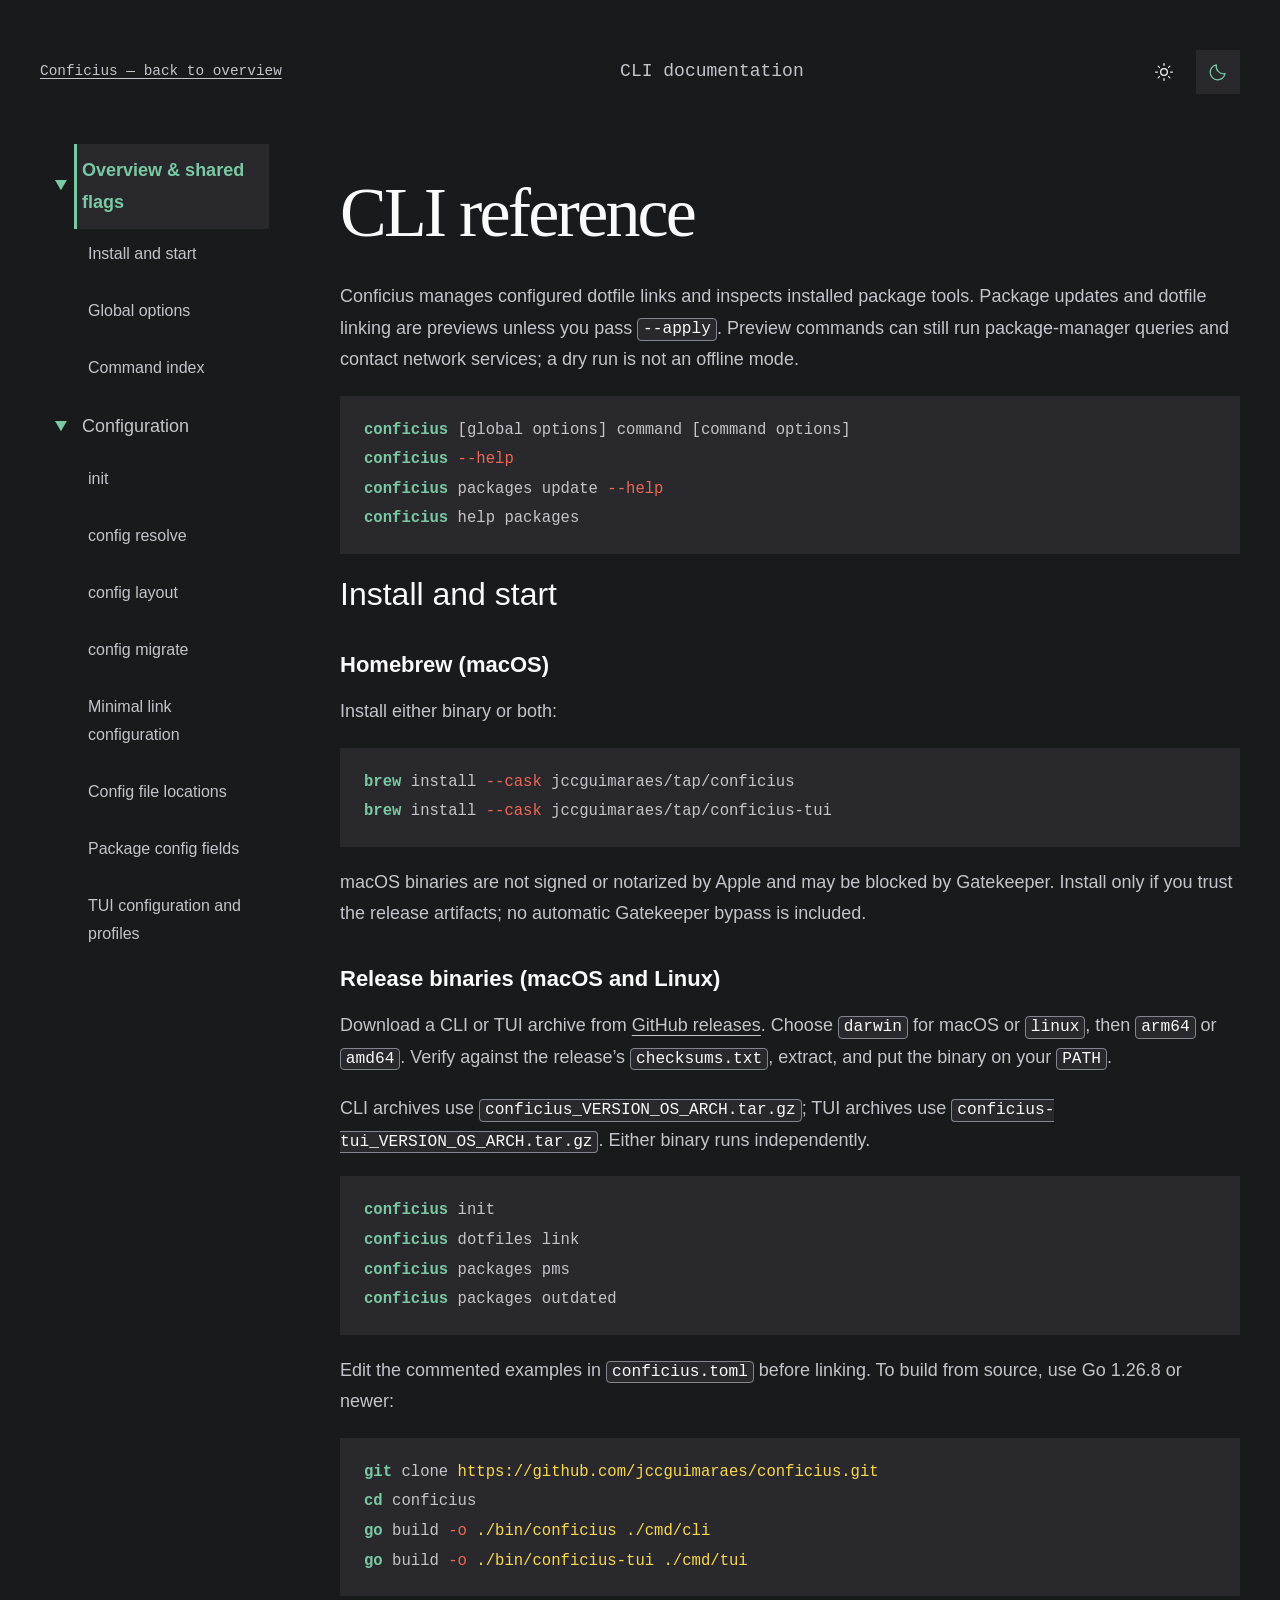
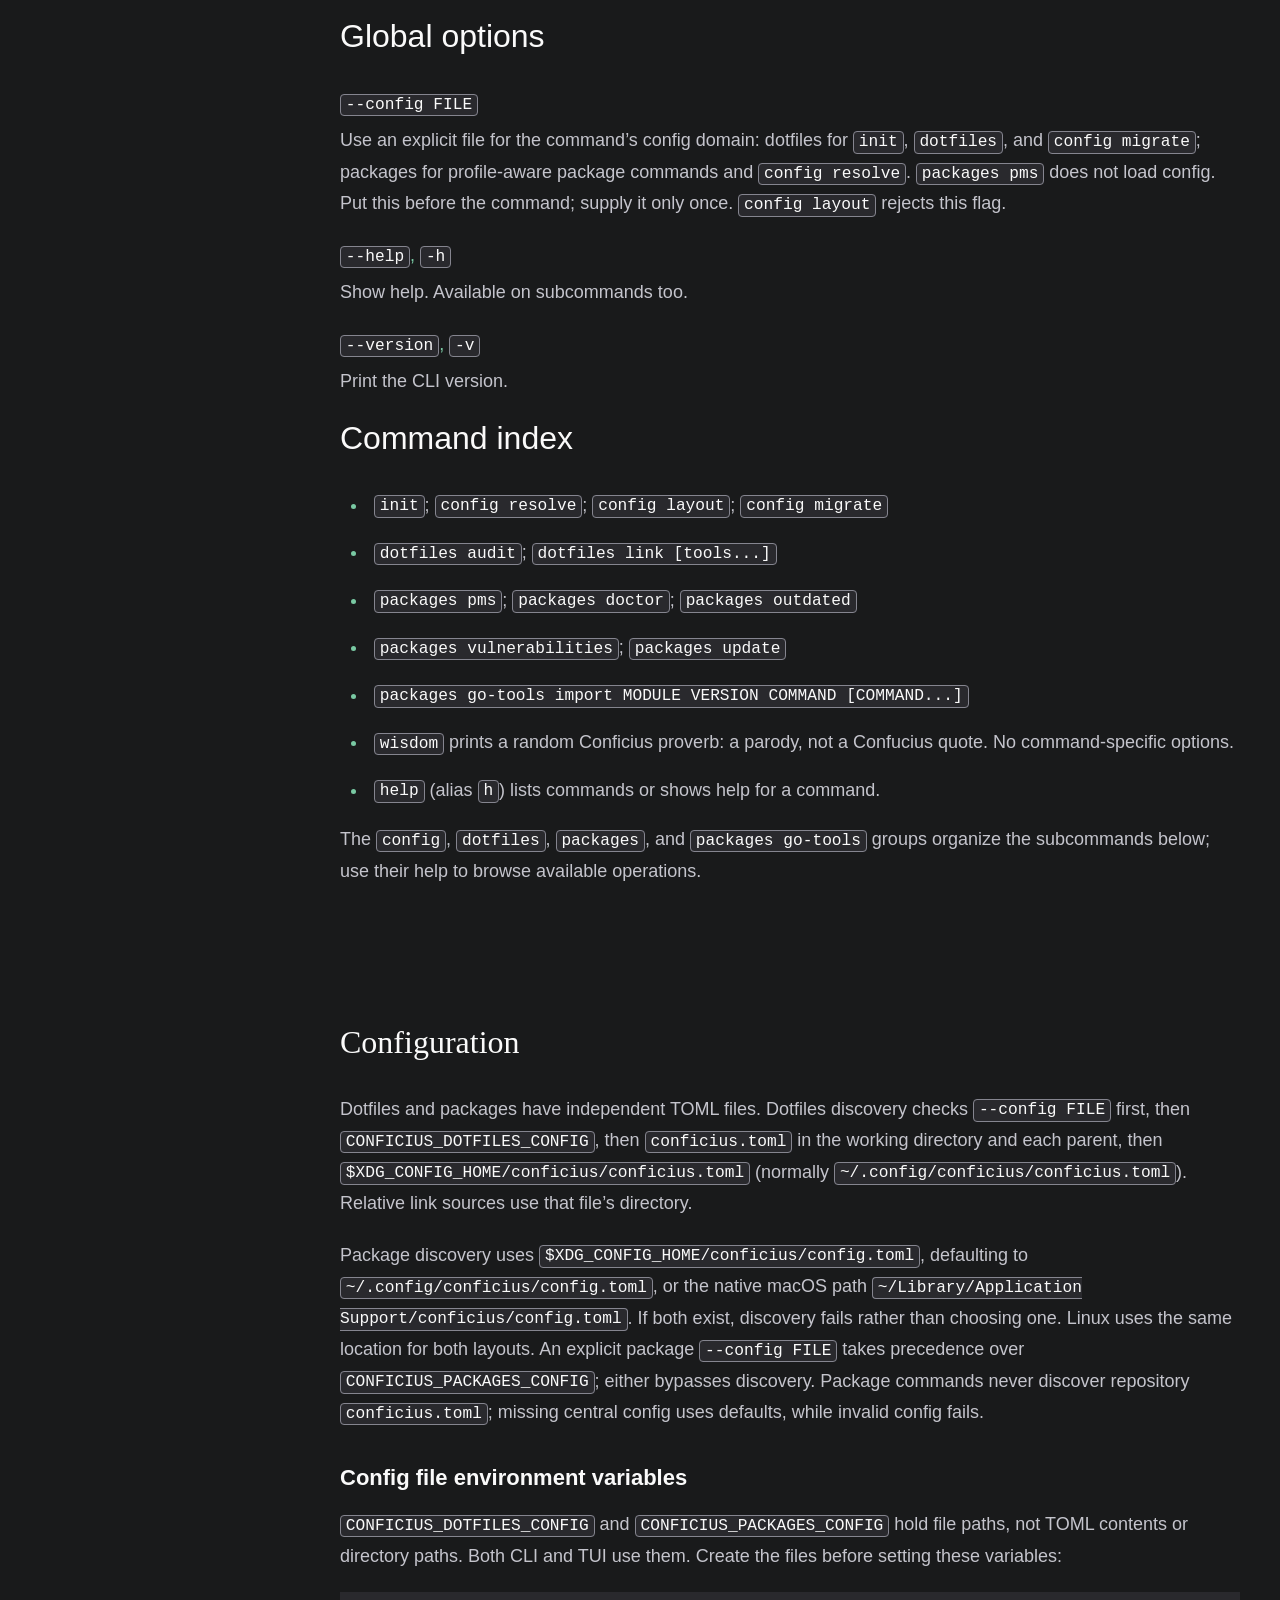
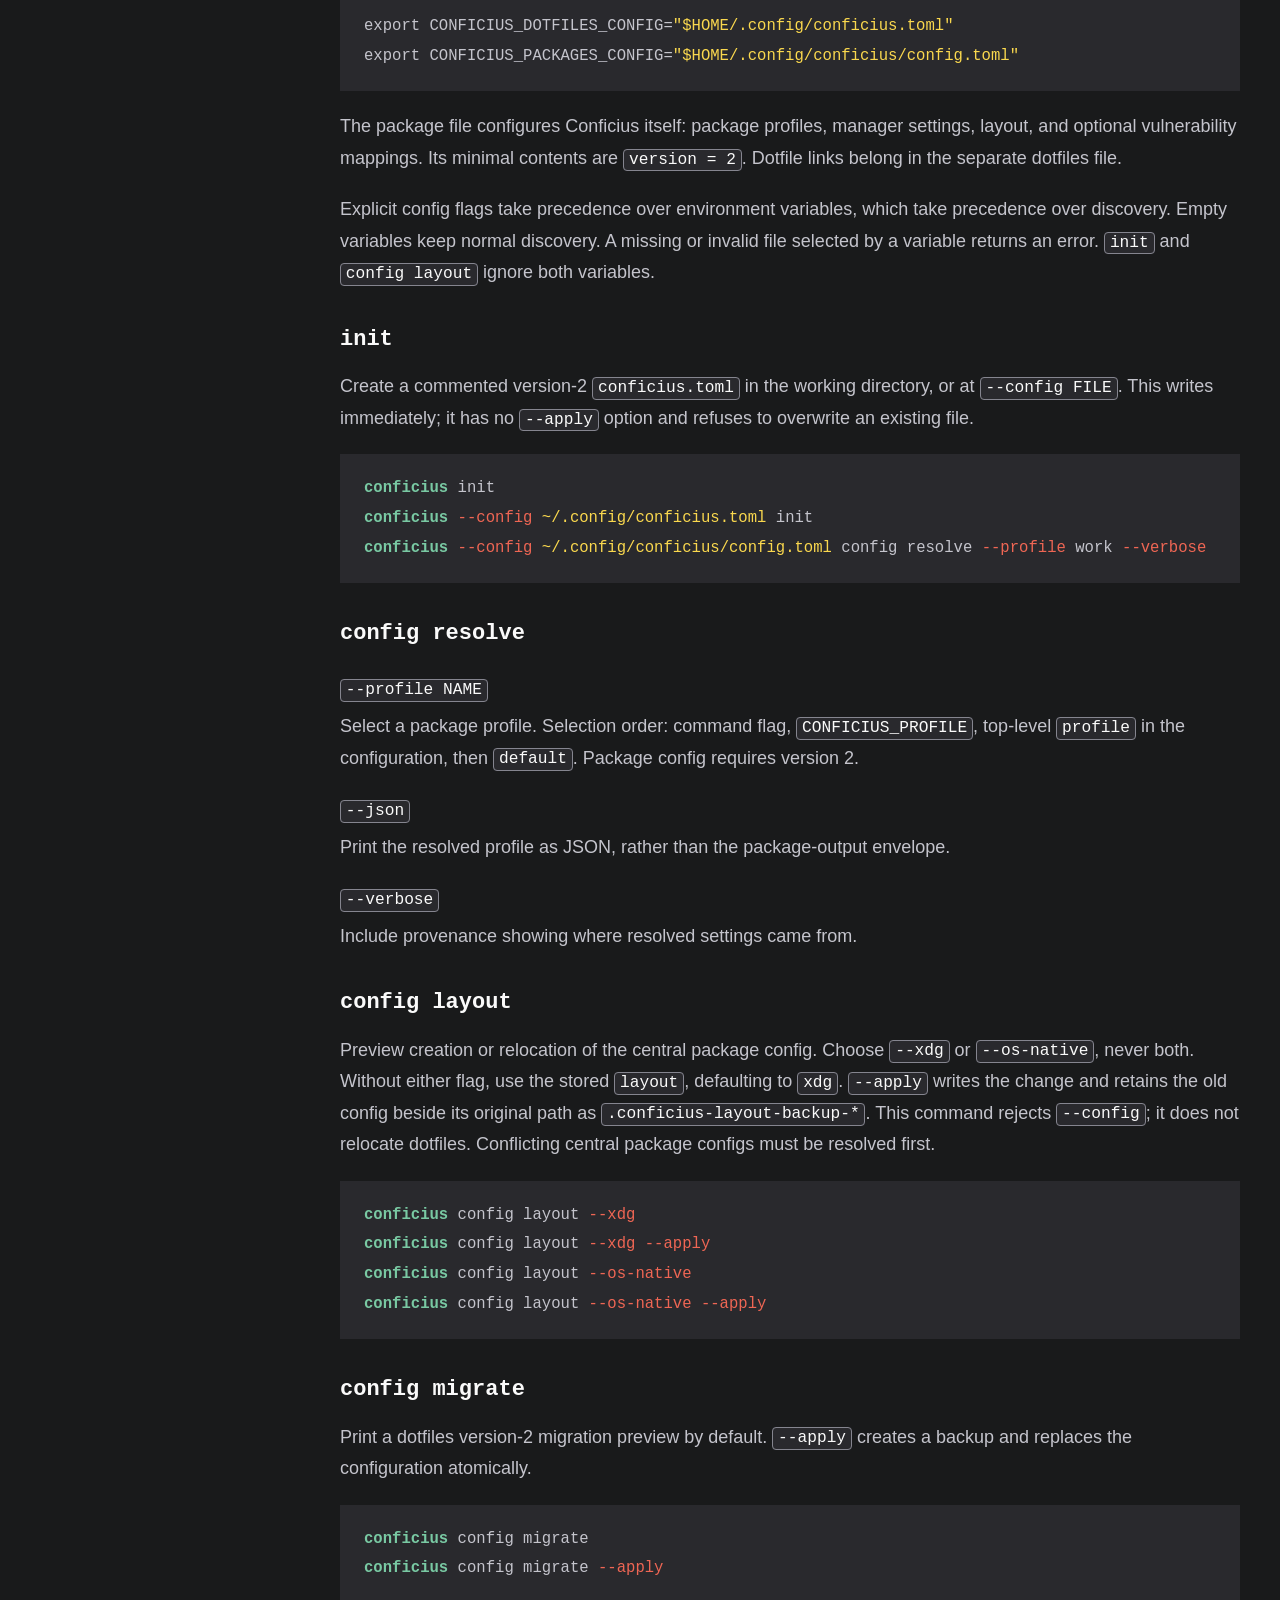
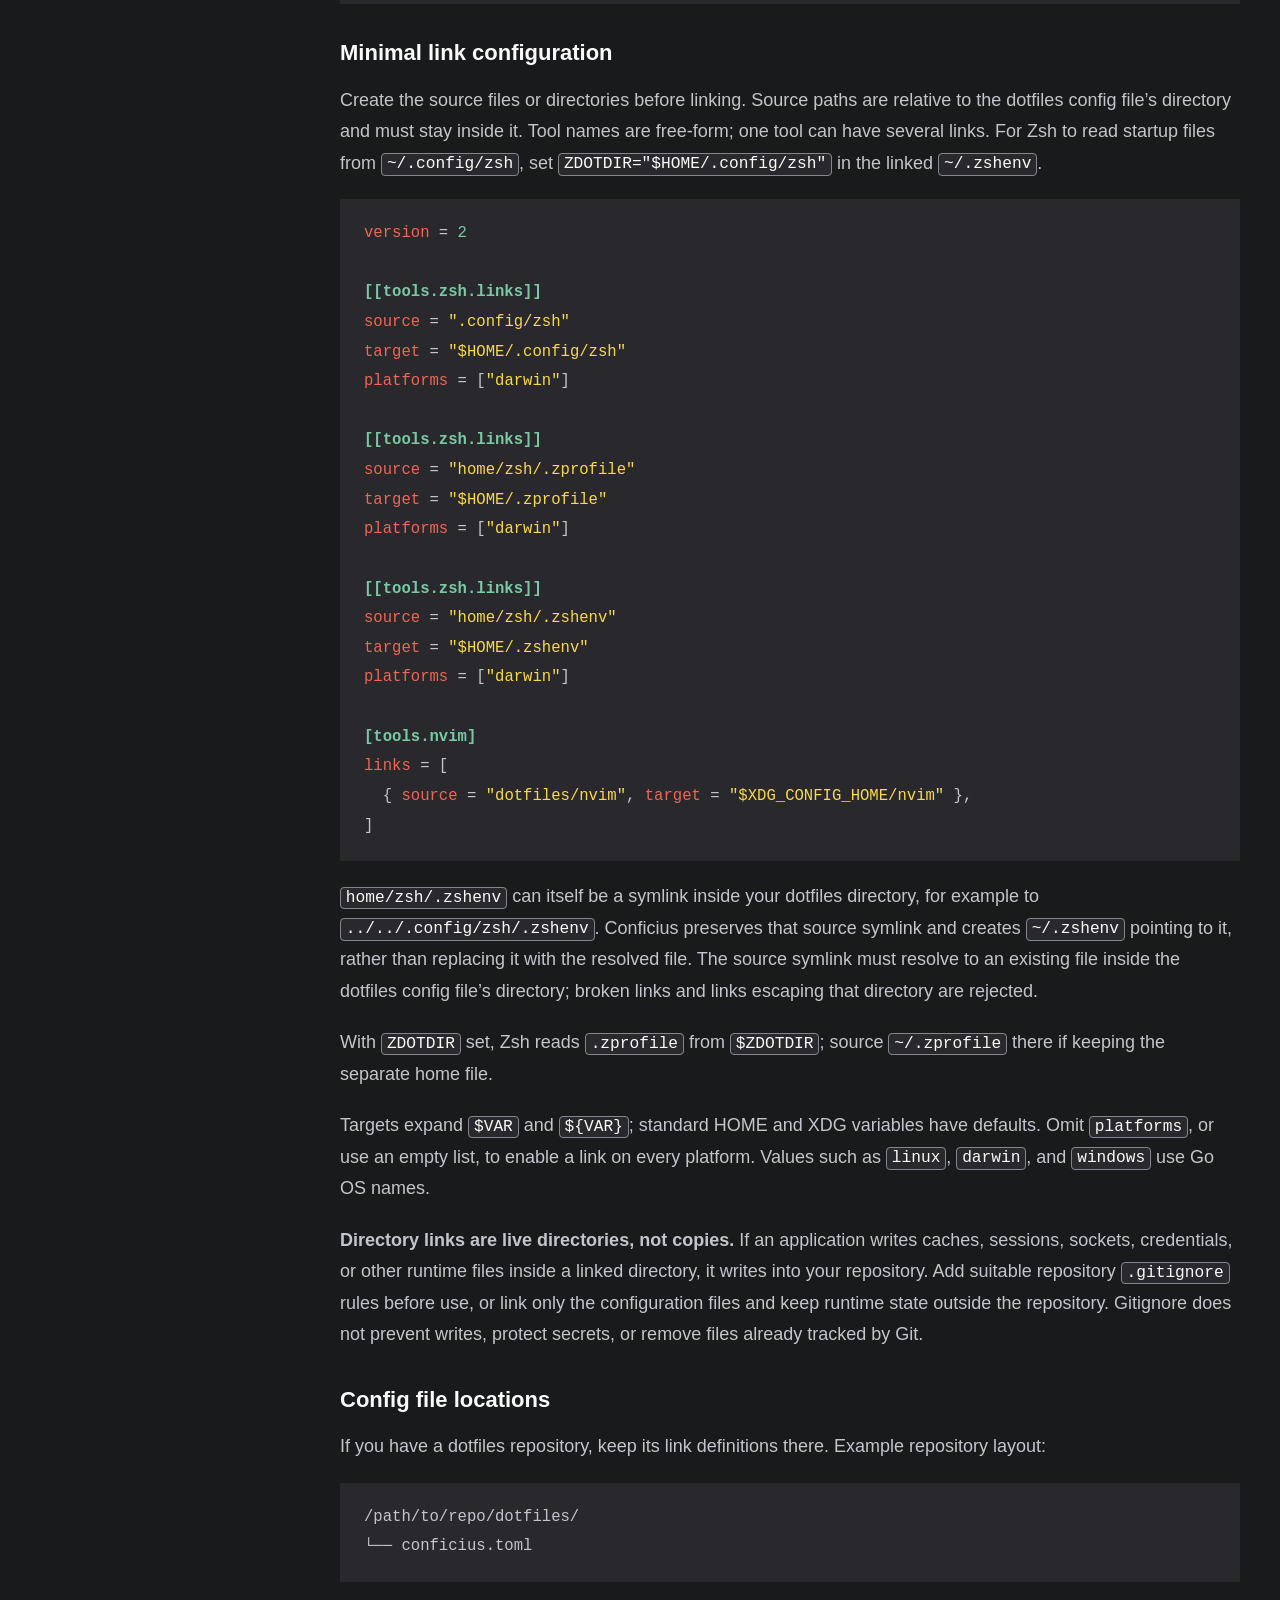
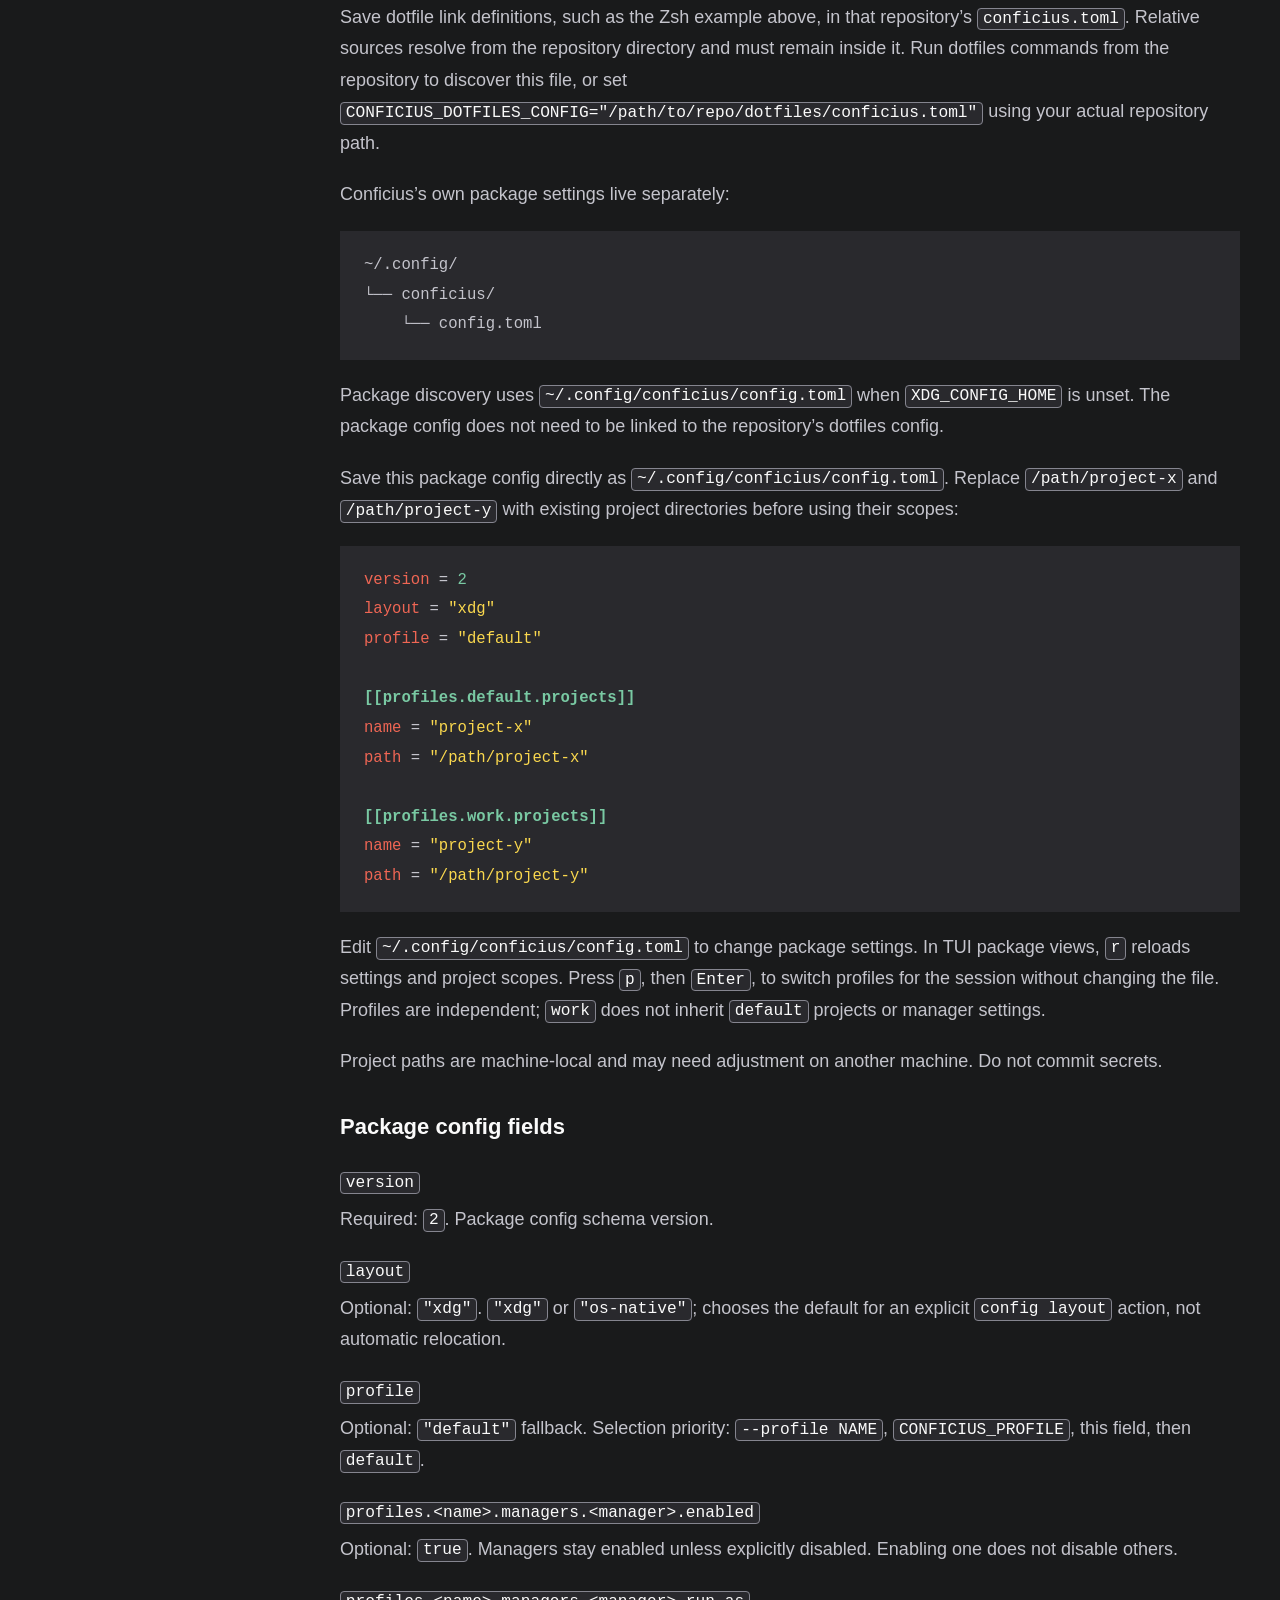
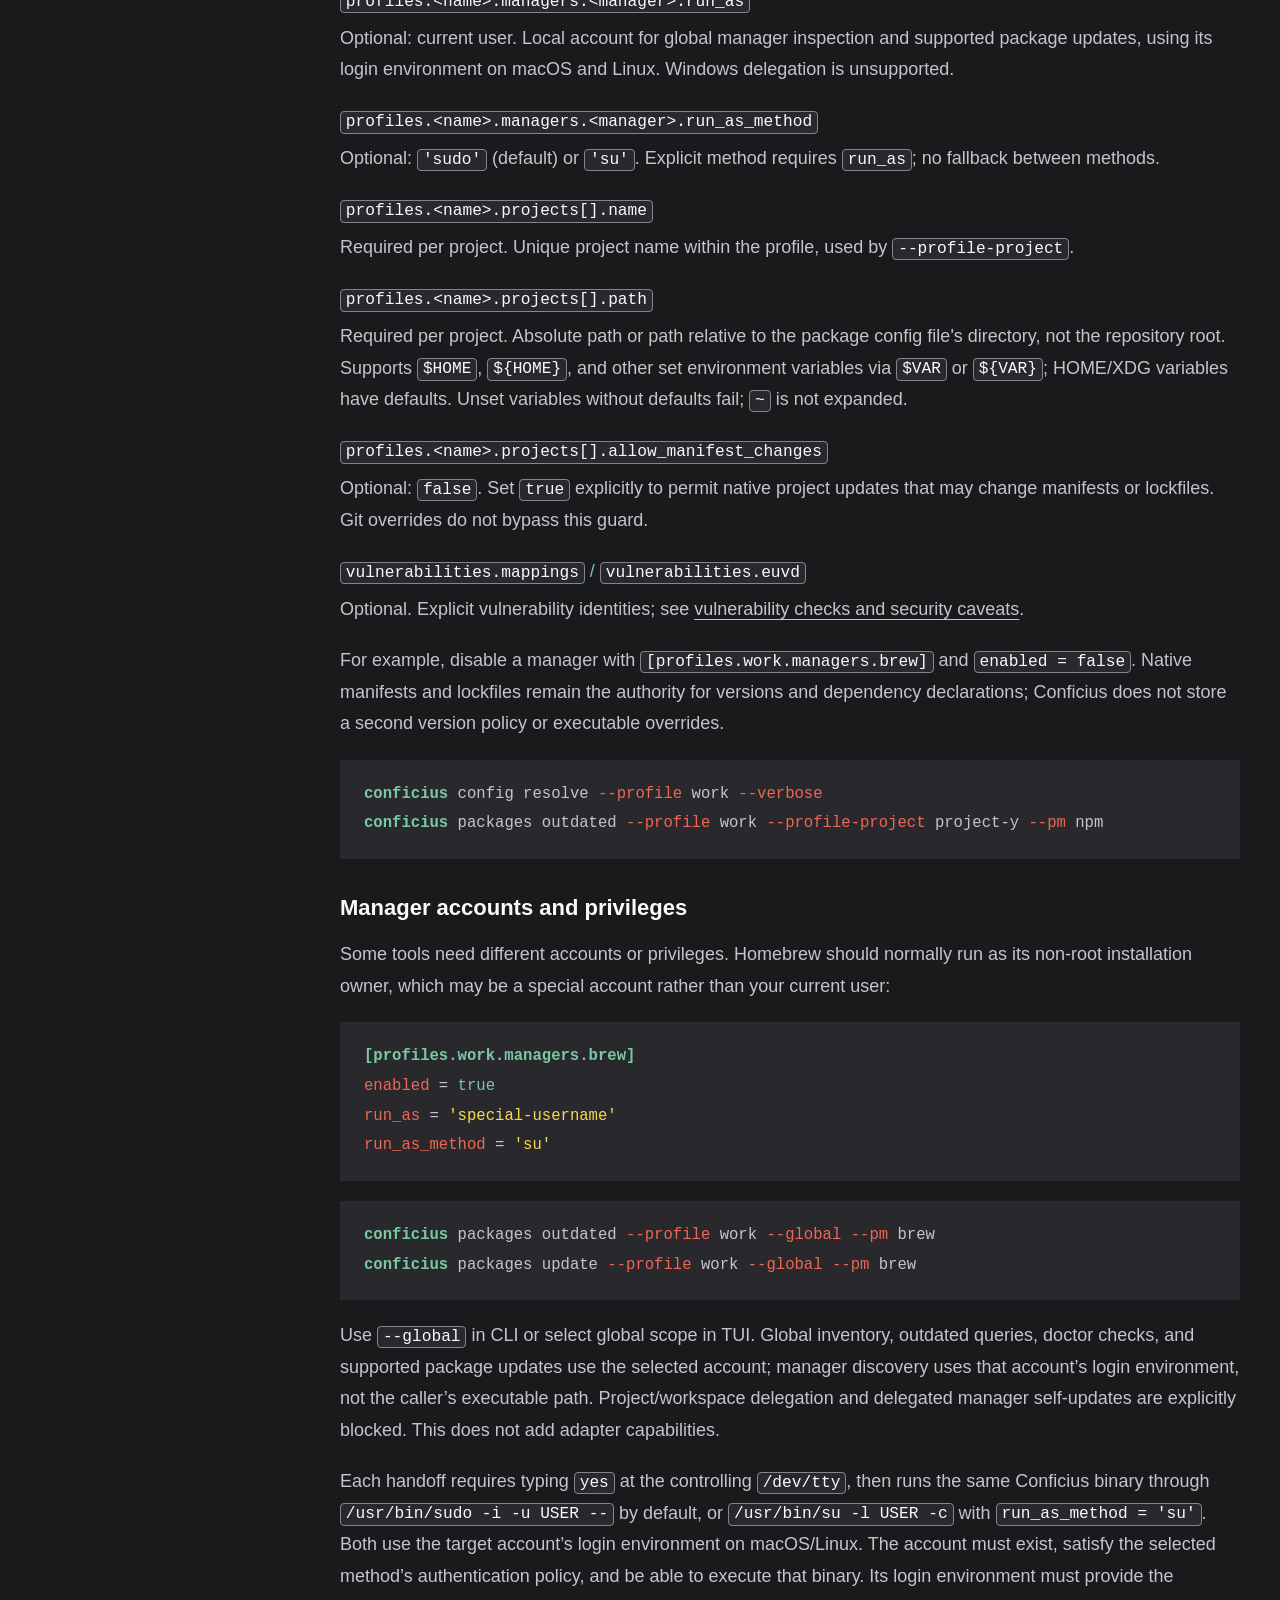
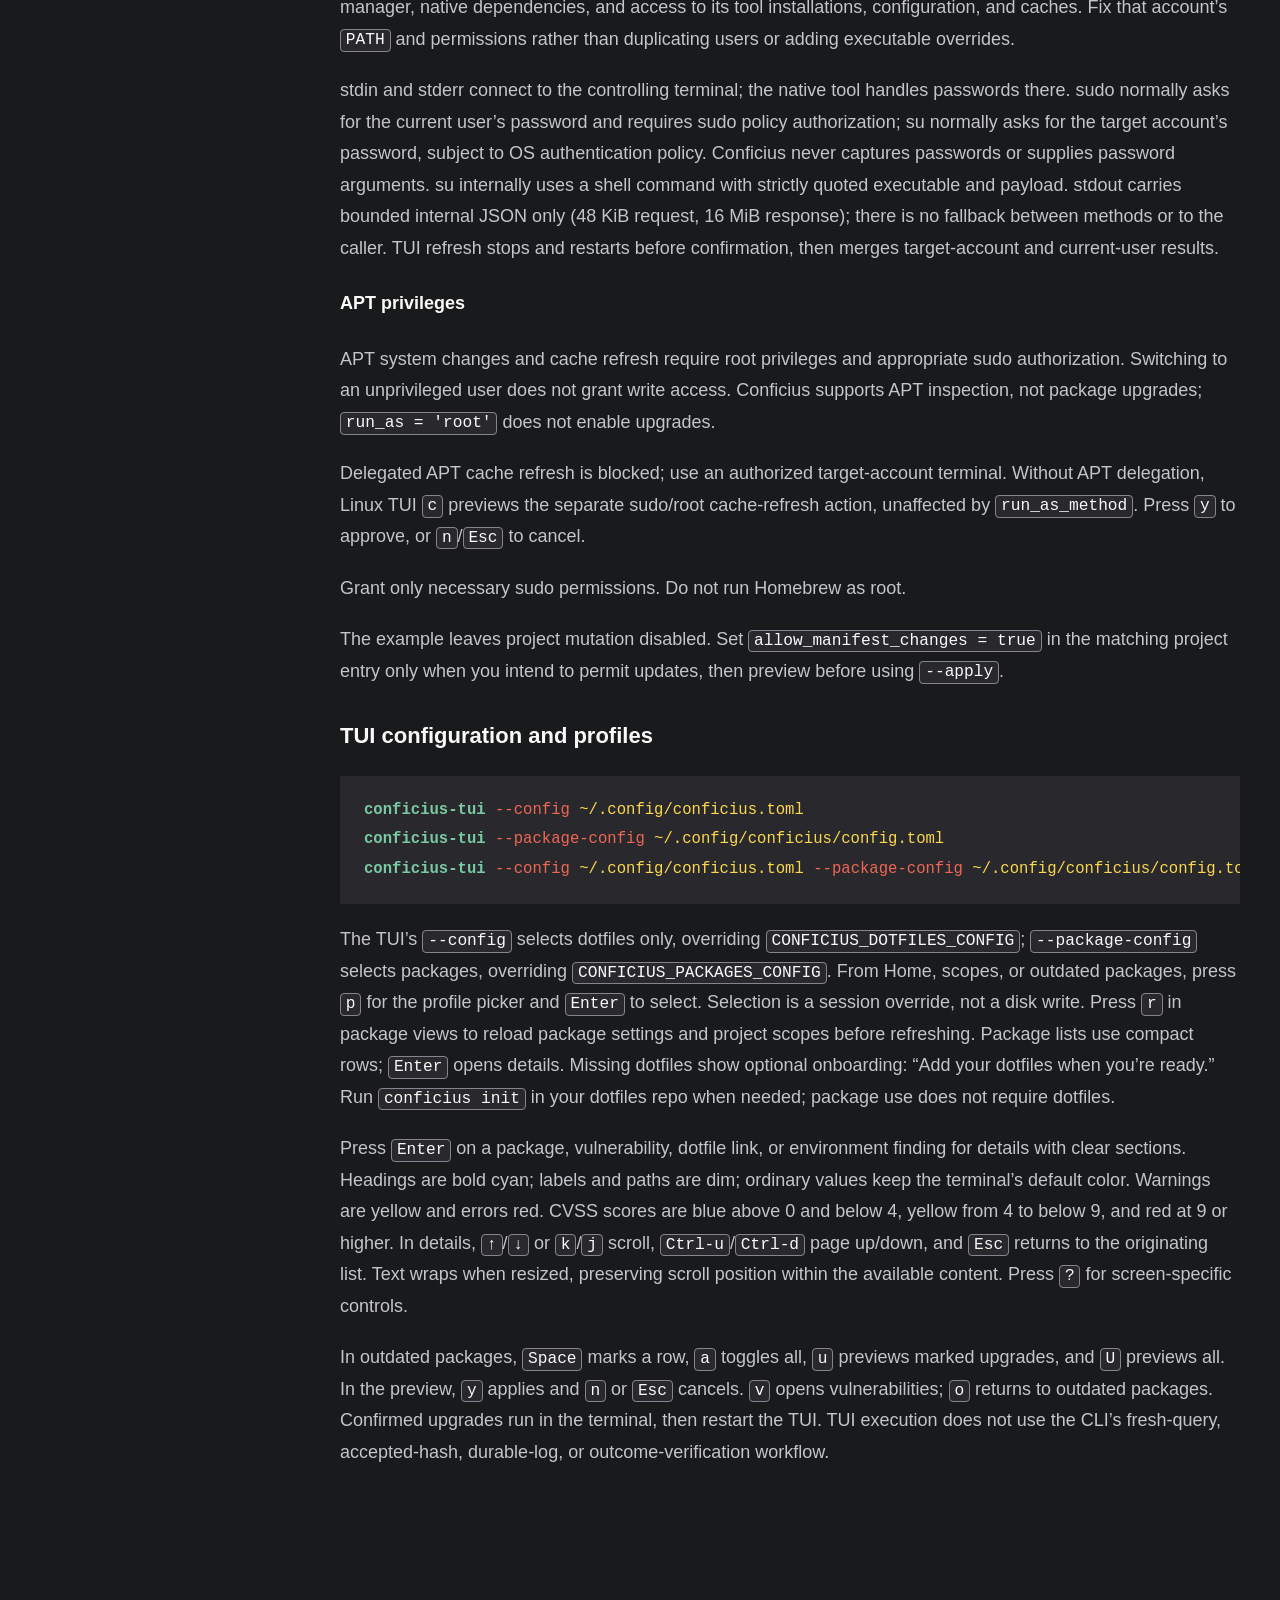
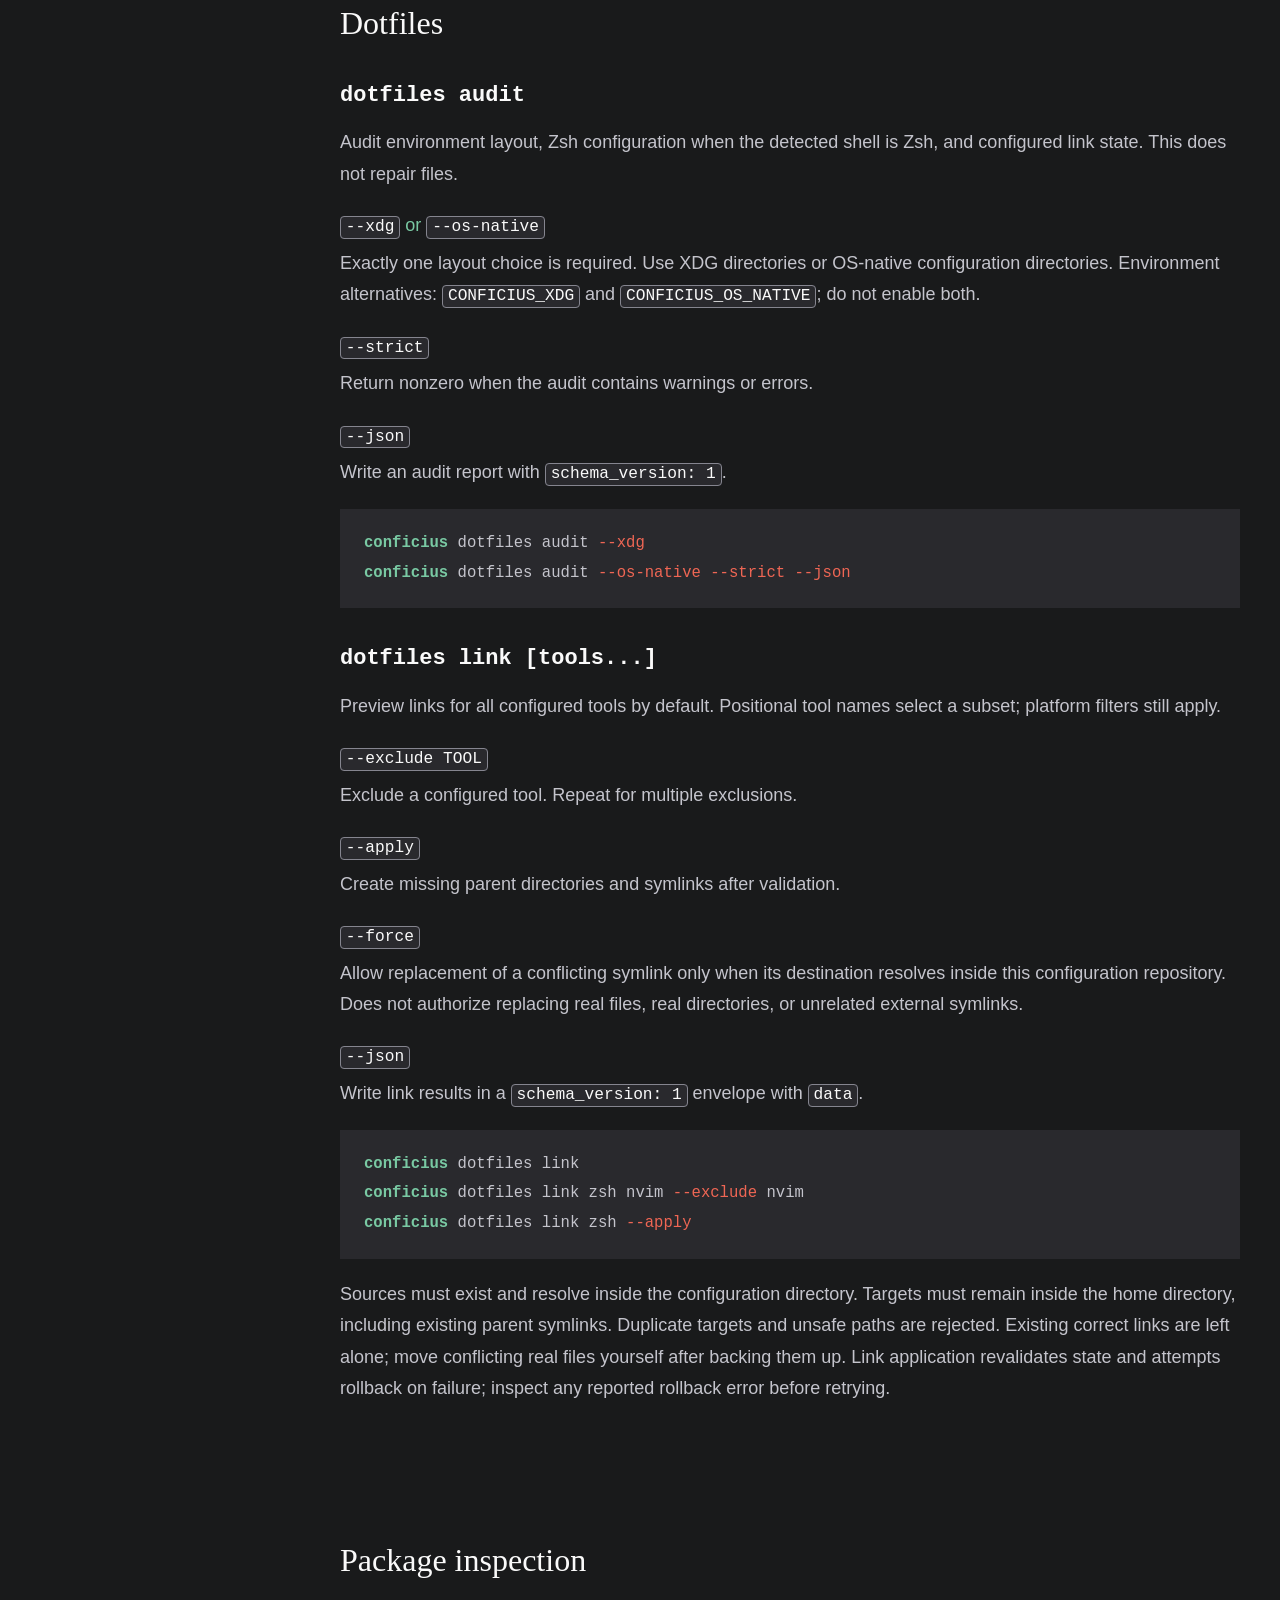
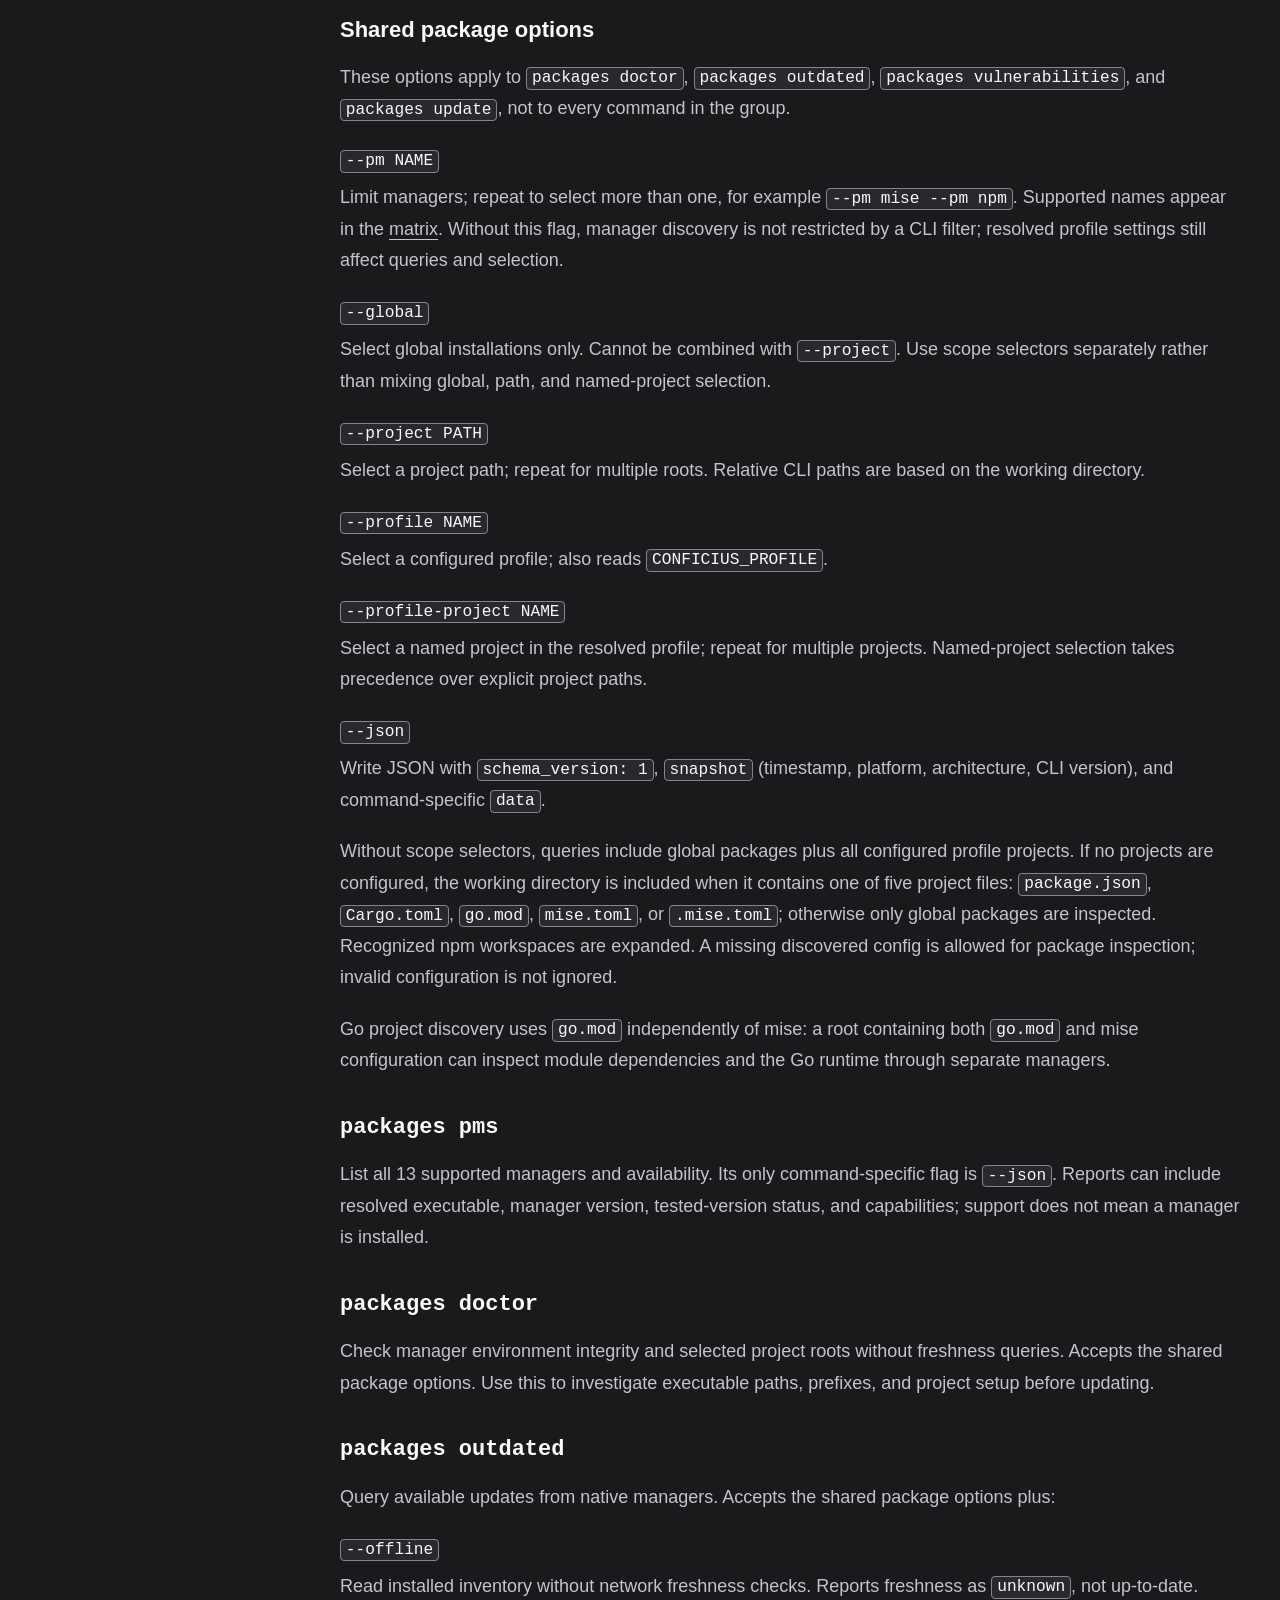
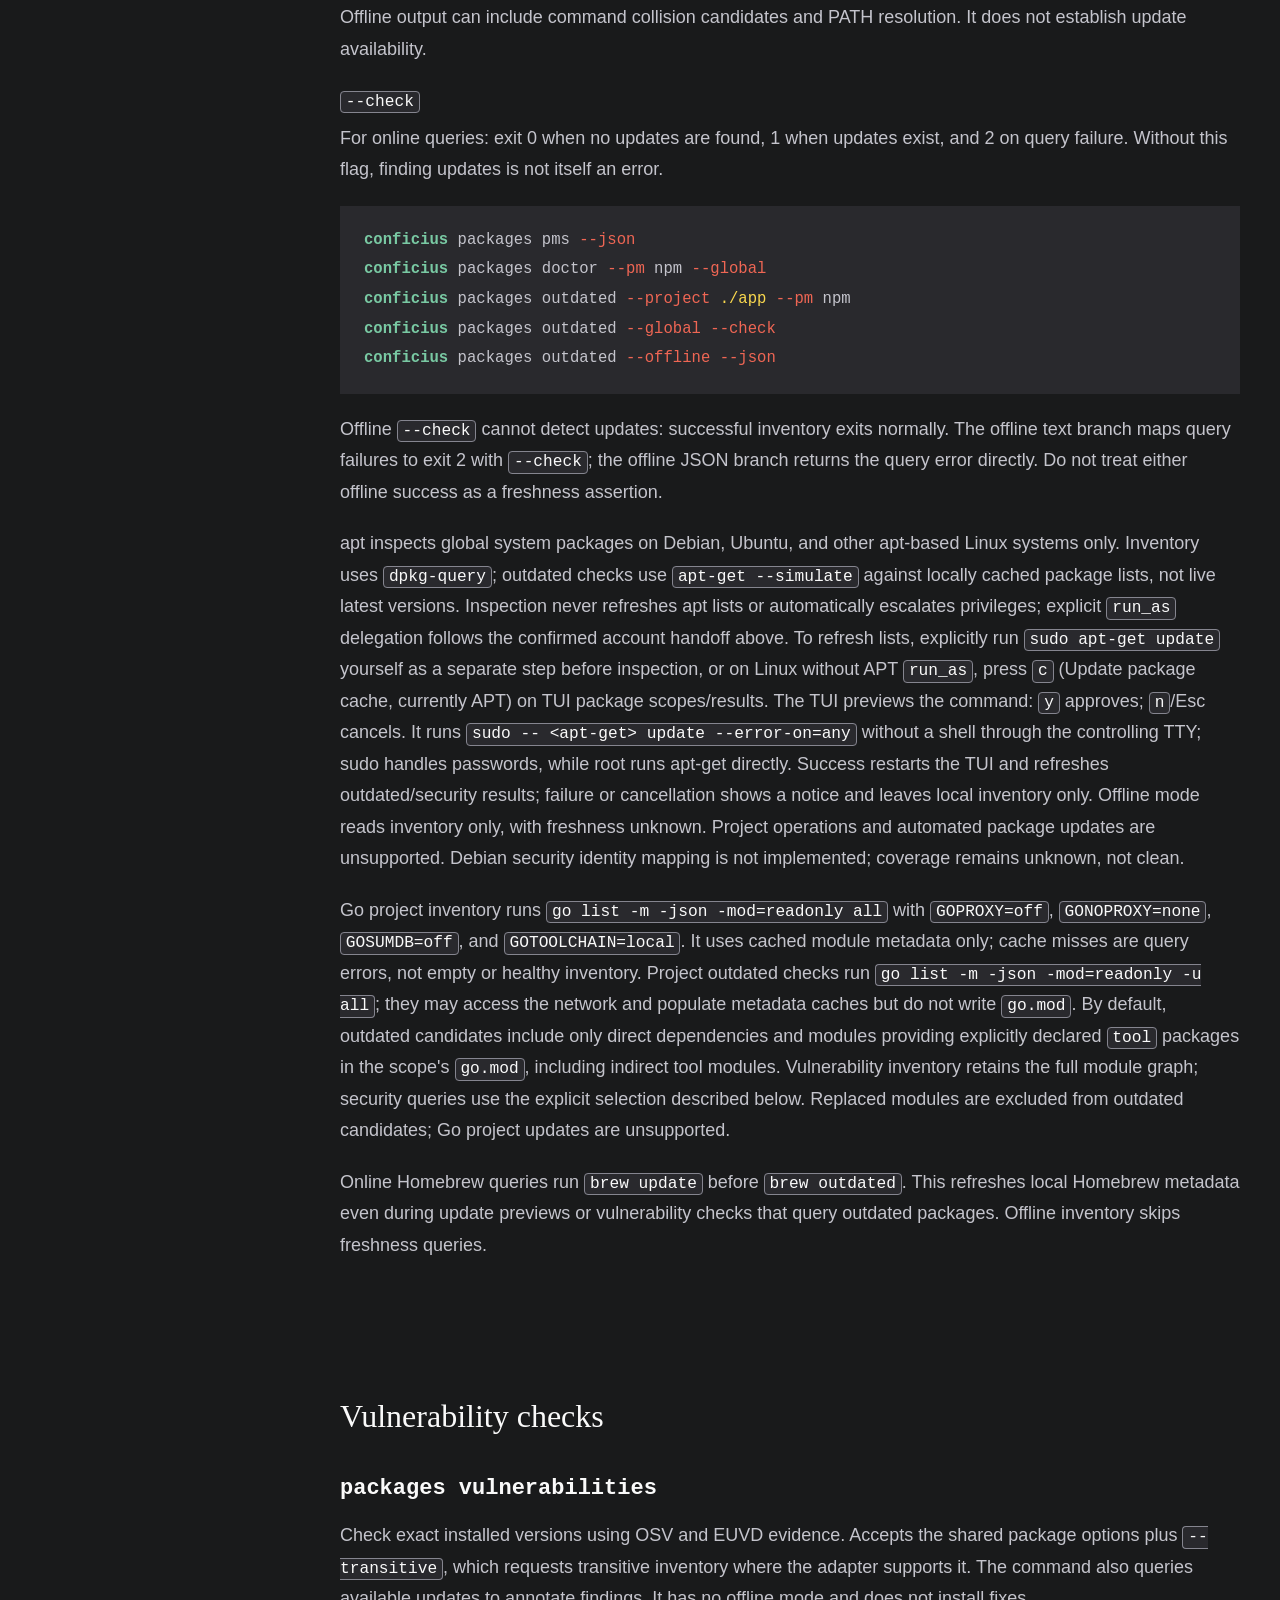
==== commit 06439dee: "feat(packages): support su account handoff" ====
--- a/docs/cli.html
+++ b/docs/cli.html
@@ -251,7 +251,8 @@
             <dt><code>layout</code></dt><dd>Optional: <code>"xdg"</code>. <code>"xdg"</code> or <code>"os-native"</code>; chooses the default for an explicit <code>config layout</code> action, not automatic relocation.</dd>
             <dt><code>profile</code></dt><dd>Optional: <code>"default"</code> fallback. Selection priority: <code>--profile NAME</code>, <code>CONFICIUS_PROFILE</code>, this field, then <code>default</code>.</dd>
             <dt><code>profiles.&lt;name&gt;.managers.&lt;manager&gt;.enabled</code></dt><dd>Optional: <code>true</code>. Managers stay enabled unless explicitly disabled. Enabling one does not disable others.</dd>
-            <dt><code>profiles.&lt;name&gt;.managers.&lt;manager&gt;.run_as</code></dt><dd>Optional: current user. Local account for global manager inspection and supported package updates, using its sudo login environment on macOS and Linux. Windows delegation is unsupported.</dd>
+            <dt><code>profiles.&lt;name&gt;.managers.&lt;manager&gt;.run_as</code></dt><dd>Optional: current user. Local account for global manager inspection and supported package updates, using its login environment on macOS and Linux. Windows delegation is unsupported.</dd>
+            <dt><code>profiles.&lt;name&gt;.managers.&lt;manager&gt;.run_as_method</code></dt><dd>Optional: <code>'sudo'</code> (default) or <code>'su'</code>. Explicit method requires <code>run_as</code>; no fallback between methods.</dd>
             <dt><code>profiles.&lt;name&gt;.projects[].name</code></dt><dd>Required per project. Unique project name within the profile, used by <code>--profile-project</code>.</dd>
             <dt><code>profiles.&lt;name&gt;.projects[].path</code></dt><dd>Required per project. Absolute path or path relative to the package config file's directory, not the repository root. Supports <code>$HOME</code>, <code>${HOME}</code>, and other set environment variables via <code>$VAR</code> or <code>${VAR}</code>; HOME/XDG variables have defaults. Unset variables without defaults fail; <code>~</code> is not expanded.</dd>
             <dt><code>profiles.&lt;name&gt;.projects[].allow_manifest_changes</code></dt><dd>Optional: <code>false</code>. Set <code>true</code> explicitly to permit native project updates that may change manifests or lockfiles. Git overrides do not bypass this guard.</dd>
@@ -264,15 +265,16 @@
           <p>Some tools need different accounts or privileges. Homebrew should normally run as its non-root installation owner, which may be a special account rather than your current user:</p>
           <pre><code><span class="syntax-section">[profiles.work.managers.brew]</span>
 <span class="syntax-key">enabled</span> = <span class="syntax-value">true</span>
-<span class="syntax-key">run_as</span> = <span class="syntax-string">'special-username'</span></code></pre>
+<span class="syntax-key">run_as</span> = <span class="syntax-string">'special-username'</span>
+<span class="syntax-key">run_as_method</span> = <span class="syntax-string">'su'</span></code></pre>
           <pre><code><span class="syntax-command">conficius</span> packages outdated <span class="syntax-flag">--profile</span> work <span class="syntax-flag">--global</span> <span class="syntax-flag">--pm</span> brew
 <span class="syntax-command">conficius</span> packages update <span class="syntax-flag">--profile</span> work <span class="syntax-flag">--global</span> <span class="syntax-flag">--pm</span> brew</code></pre>
           <p>Use <code>--global</code> in CLI or select global scope in TUI. Global inventory, outdated queries, doctor checks, and supported package updates use the selected account; manager discovery uses that account’s login environment, not the caller’s executable path. Project/workspace delegation and delegated manager self-updates are explicitly blocked. This does not add adapter capabilities.</p>
-          <p>Each handoff requires typing <code>yes</code> at the controlling <code>/dev/tty</code>, then runs the same Conficius binary through <code>/usr/bin/sudo -i -u USER --</code>. The account must exist, be authorized by sudo policy, and be able to execute that binary. Its login environment must provide the manager, native dependencies, and access to its tool installations, configuration, and caches. Fix that account’s <code>PATH</code> and permissions rather than duplicating users or adding executable overrides.</p>
-          <p>stdin and stderr connect to the controlling terminal; sudo handles passwords there. Conficius never captures passwords or supplies password arguments. stdout carries bounded internal JSON only (48 KiB request, 16 MiB response); there is no silent fallback to the caller. TUI refresh stops and restarts before confirmation, then merges target-account and current-user results.</p>
+          <p>Each handoff requires typing <code>yes</code> at the controlling <code>/dev/tty</code>, then runs the same Conficius binary through <code>/usr/bin/sudo -i -u USER --</code> by default, or <code>/usr/bin/su -l USER -c</code> with <code>run_as_method = 'su'</code>. Both use the target account’s login environment on macOS/Linux. The account must exist, satisfy the selected method’s authentication policy, and be able to execute that binary. Its login environment must provide the manager, native dependencies, and access to its tool installations, configuration, and caches. Fix that account’s <code>PATH</code> and permissions rather than duplicating users or adding executable overrides.</p>
+          <p>stdin and stderr connect to the controlling terminal; the native tool handles passwords there. sudo normally asks for the current user’s password and requires sudo policy authorization; su normally asks for the target account’s password, subject to OS authentication policy. Conficius never captures passwords or supplies password arguments. su internally uses a shell command with strictly quoted executable and payload. stdout carries bounded internal JSON only (48 KiB request, 16 MiB response); there is no fallback between methods or to the caller. TUI refresh stops and restarts before confirmation, then merges target-account and current-user results.</p>
           <h4>APT privileges</h4>
           <p>APT system changes and cache refresh require root privileges and appropriate sudo authorization. Switching to an unprivileged user does not grant write access. Conficius supports APT inspection, not package upgrades; <code>run_as = 'root'</code> does not enable upgrades.</p>
-          <p>Delegated APT cache refresh is blocked; use an authorized target-account terminal. Without APT delegation, Linux TUI <code>c</code> previews the separate sudo/root cache-refresh action. Press <code>y</code> to approve, or <code>n</code>/<code>Esc</code> to cancel.</p>
+          <p>Delegated APT cache refresh is blocked; use an authorized target-account terminal. Without APT delegation, Linux TUI <code>c</code> previews the separate sudo/root cache-refresh action, unaffected by <code>run_as_method</code>. Press <code>y</code> to approve, or <code>n</code>/<code>Esc</code> to cancel.</p>
           <p>Grant only necessary sudo permissions. Do not run Homebrew as root.</p>
           <p>The example leaves project mutation disabled. Set <code>allow_manifest_changes = true</code> in the matching project entry only when you intend to permit updates, then preview before using <code>--apply</code>.</p>
           <h3 id="tui-configuration-and-profiles">TUI configuration and profiles</h3>
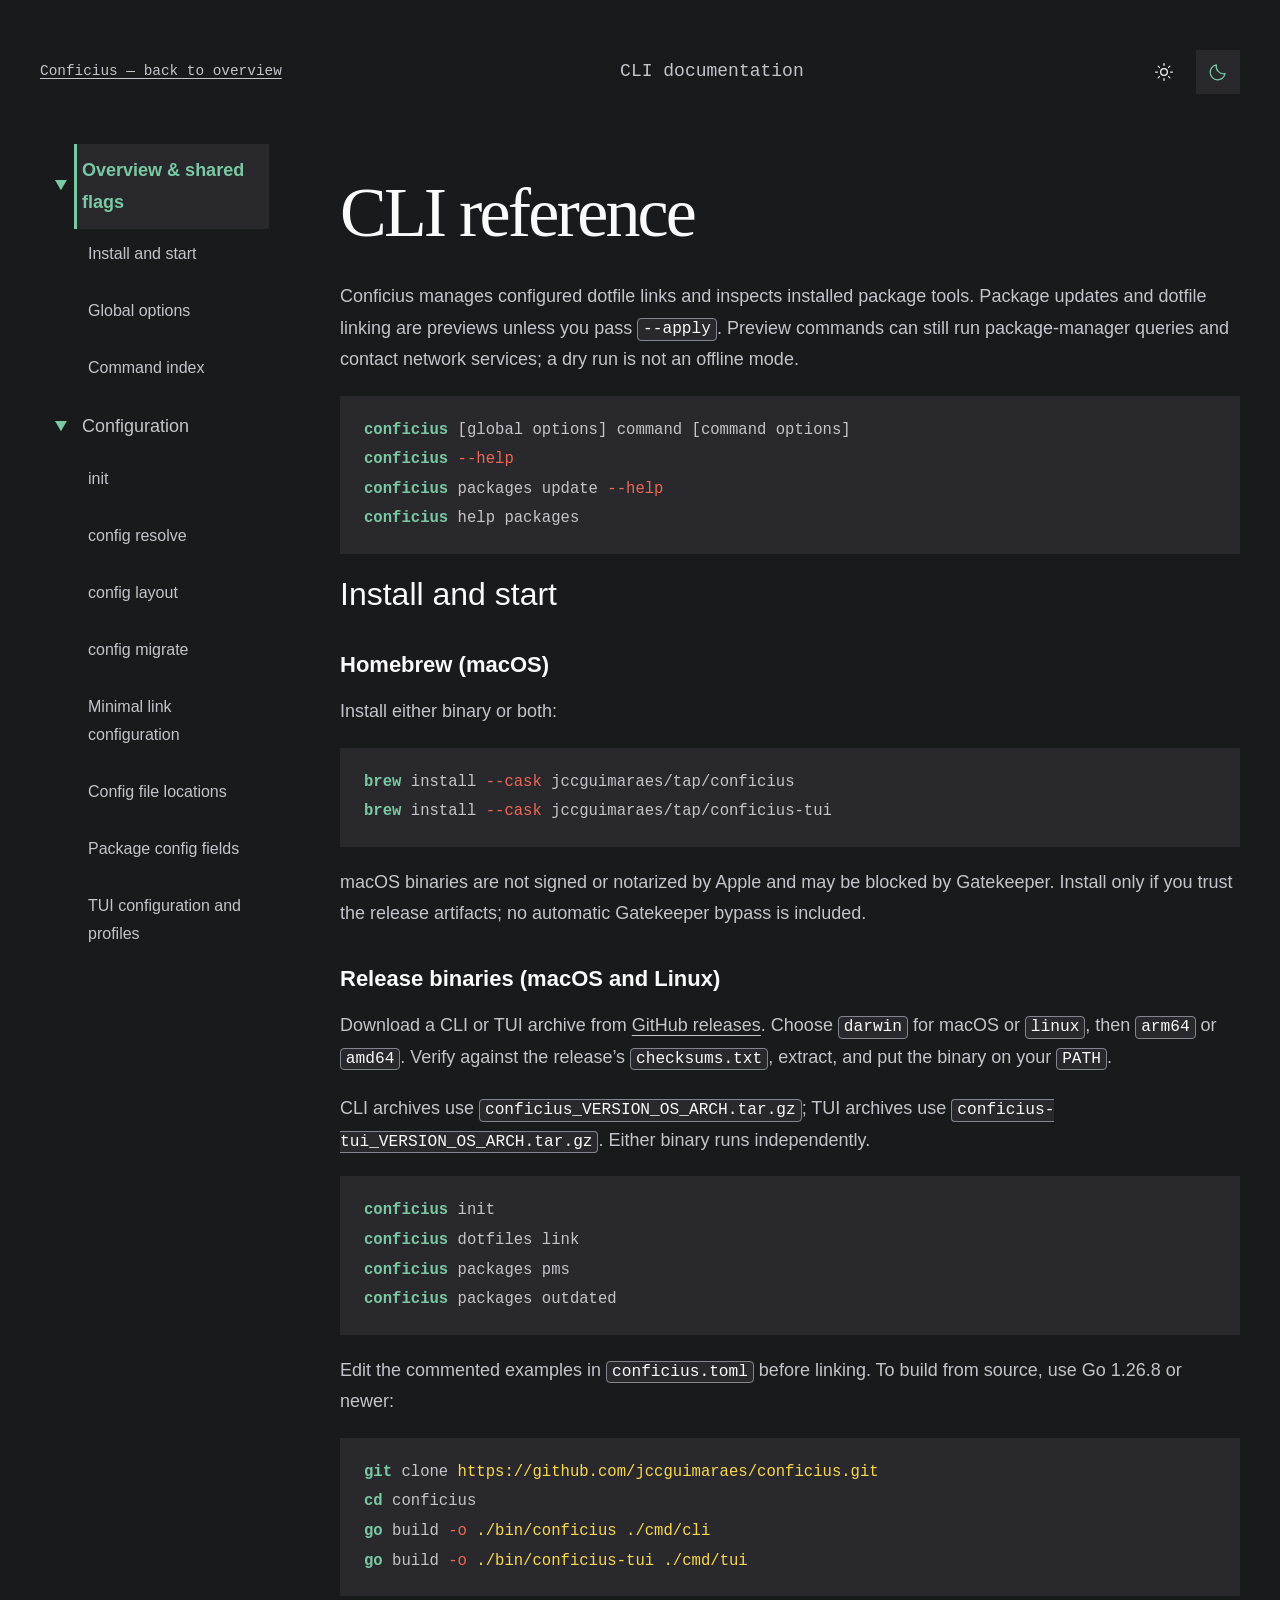
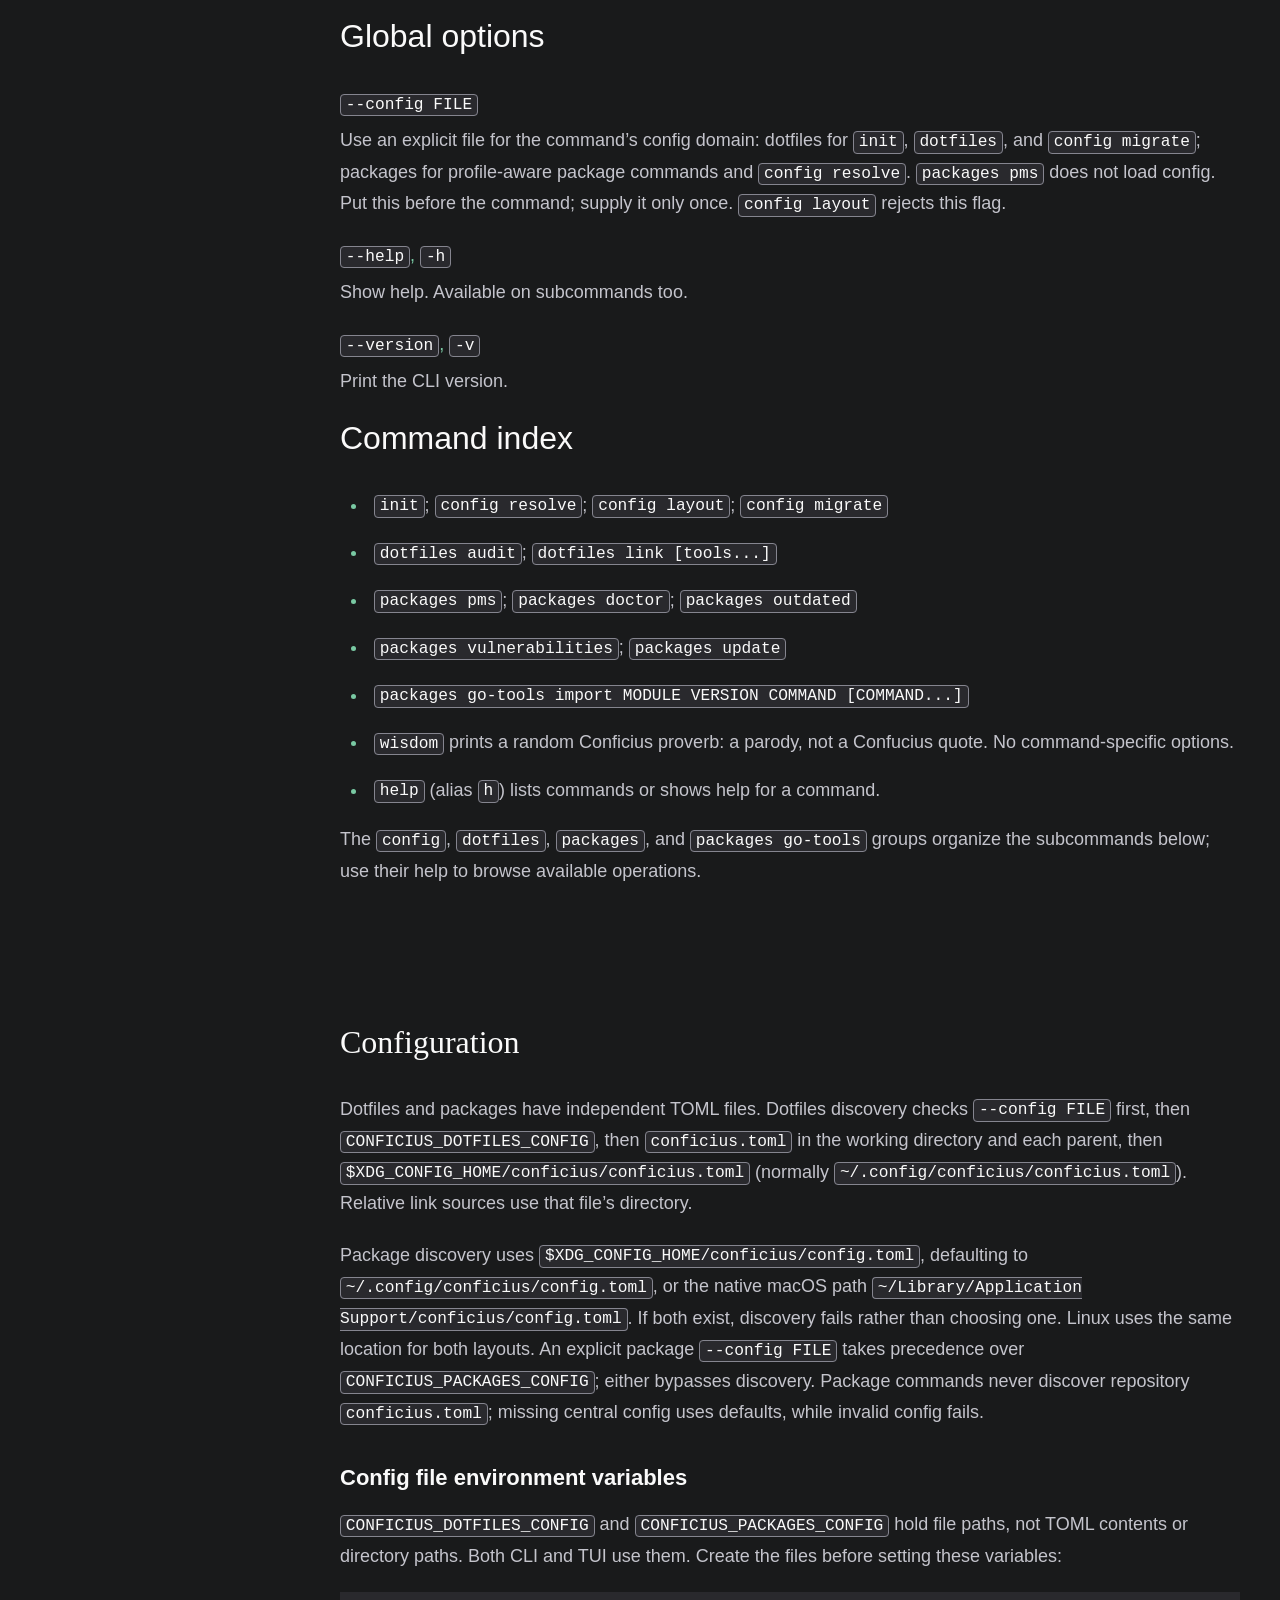
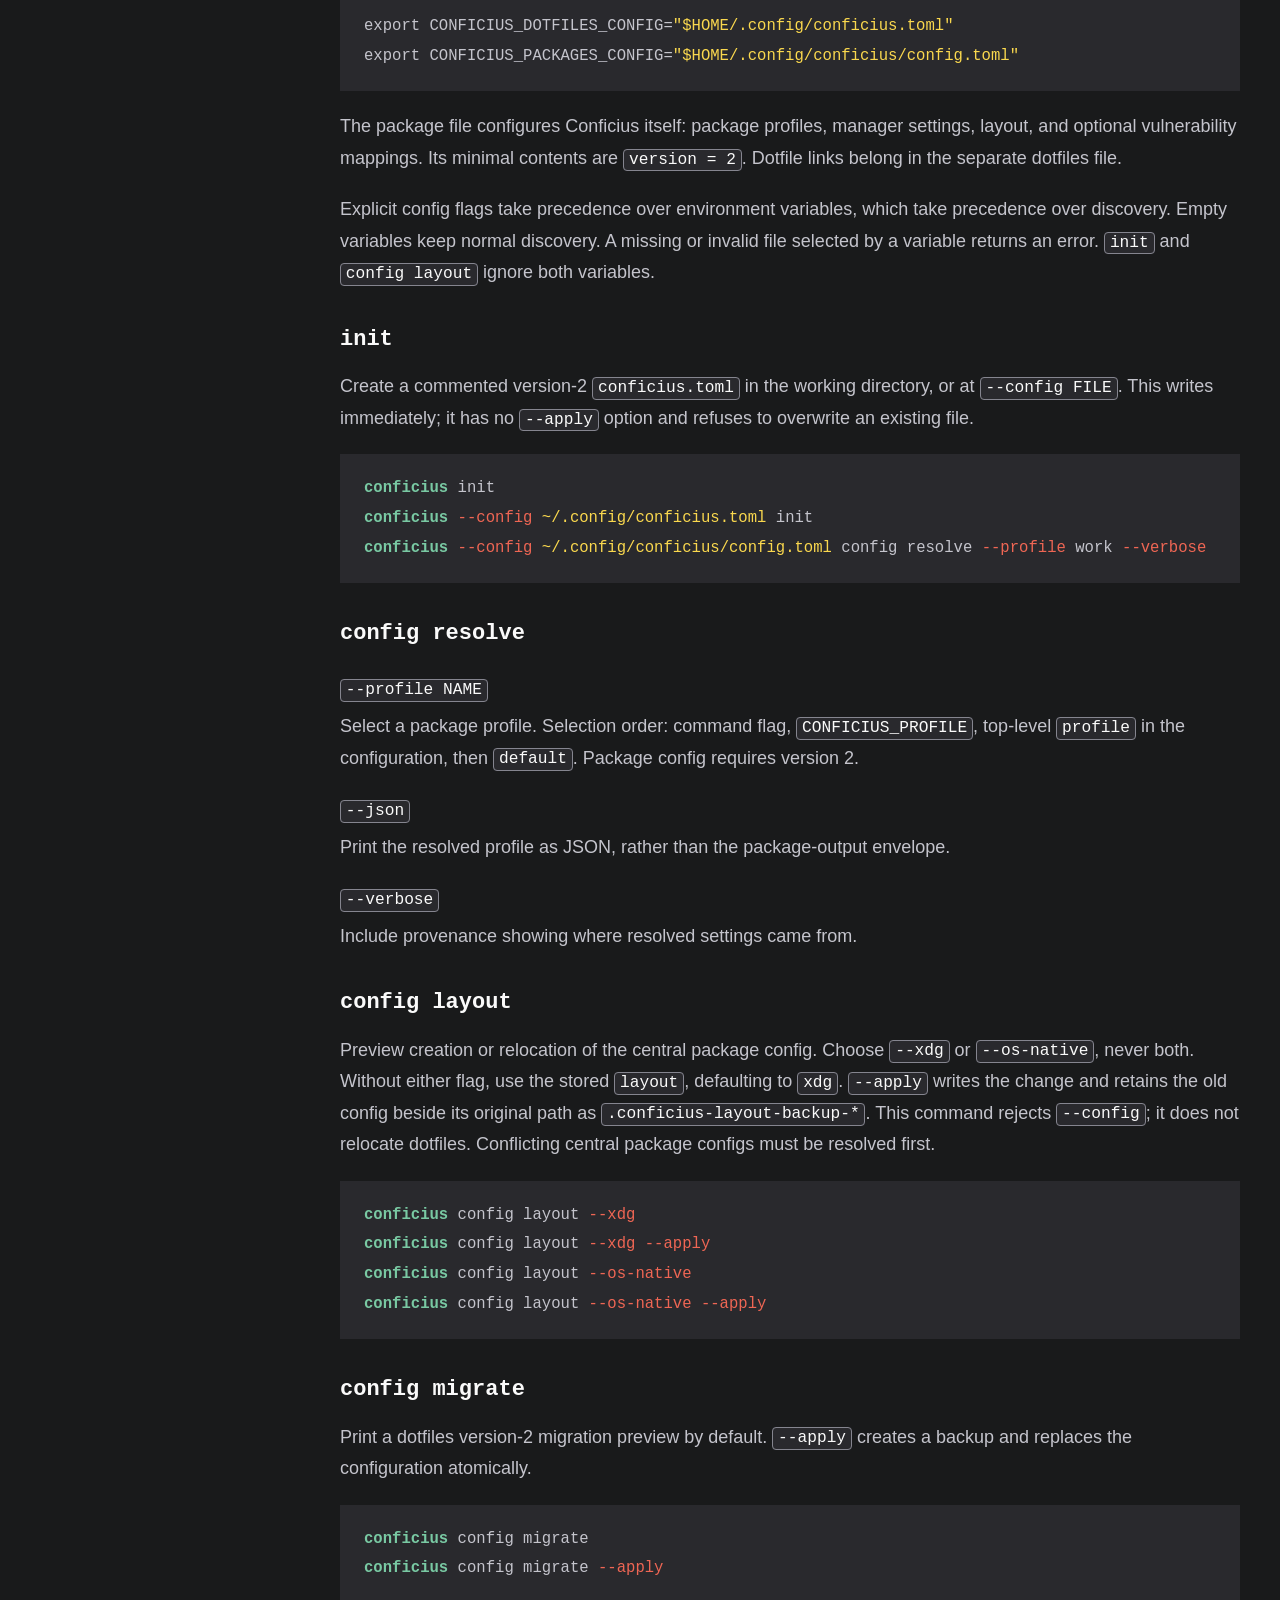
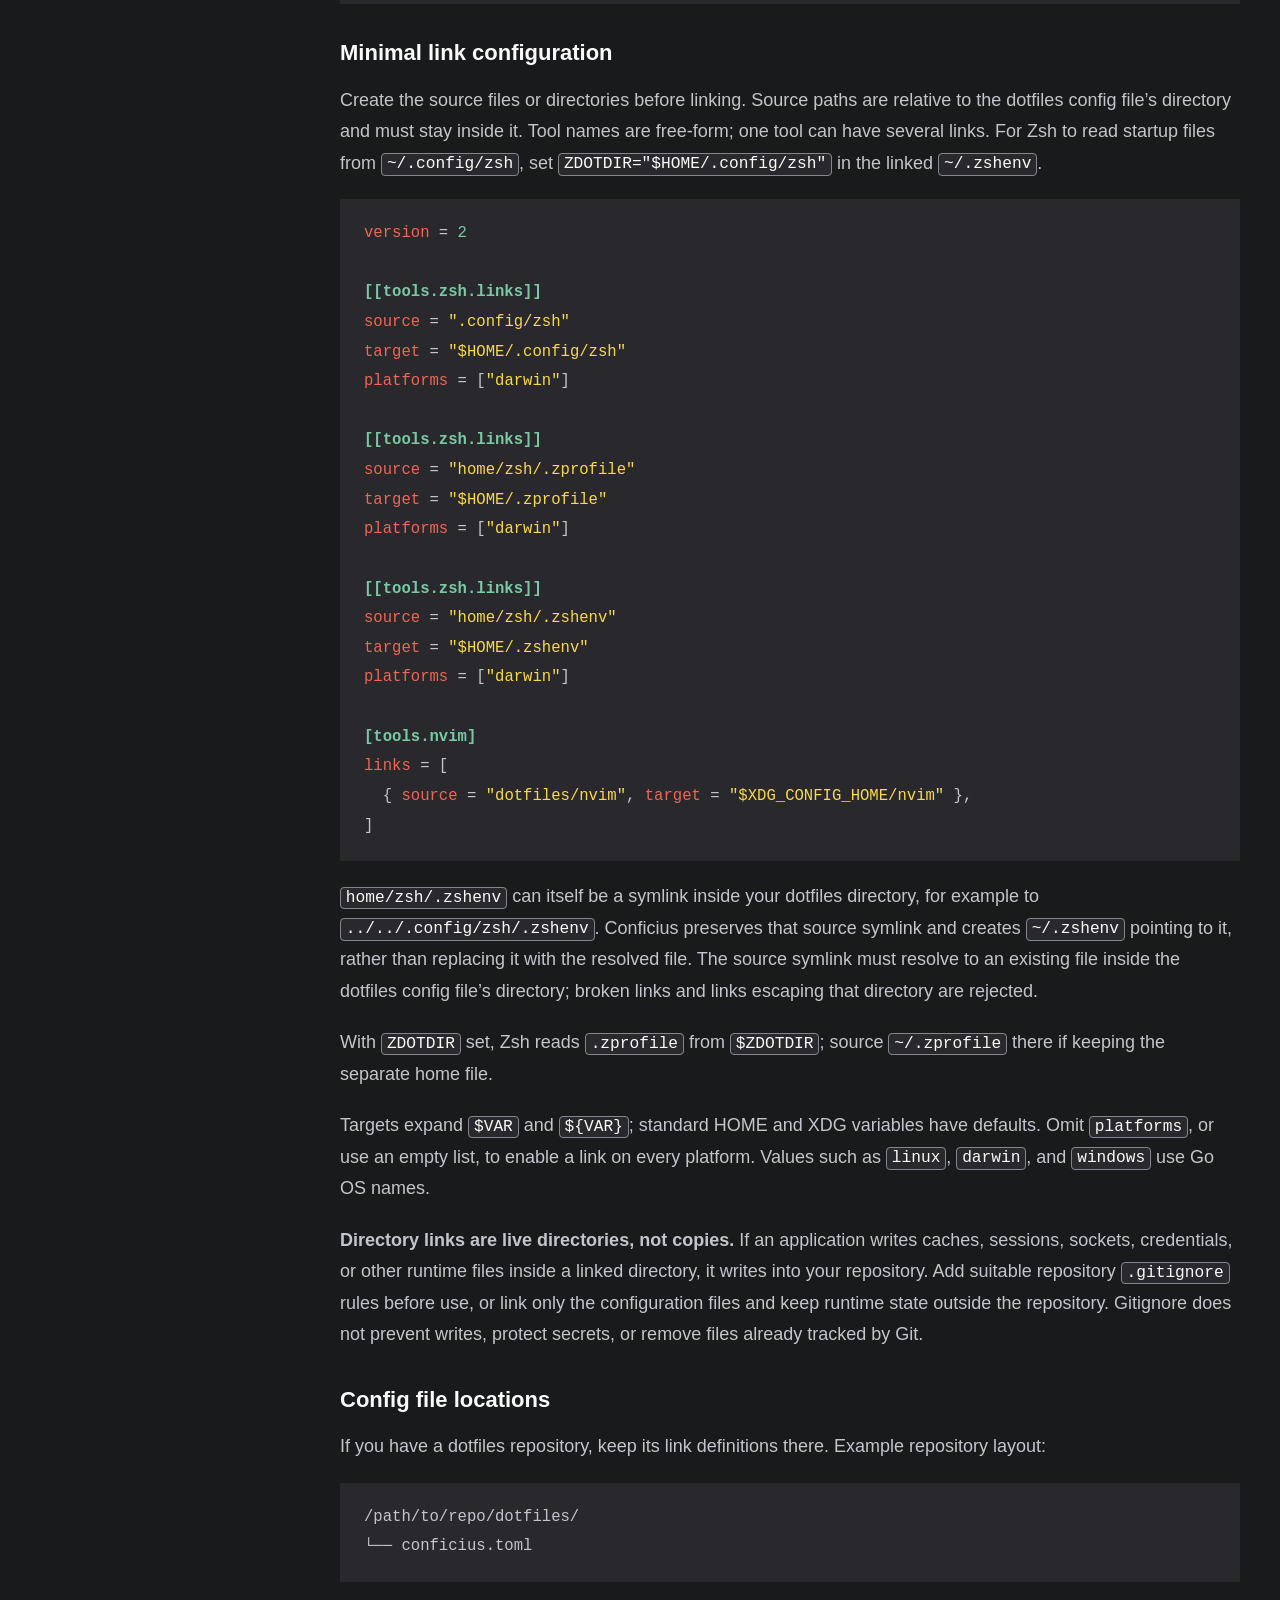
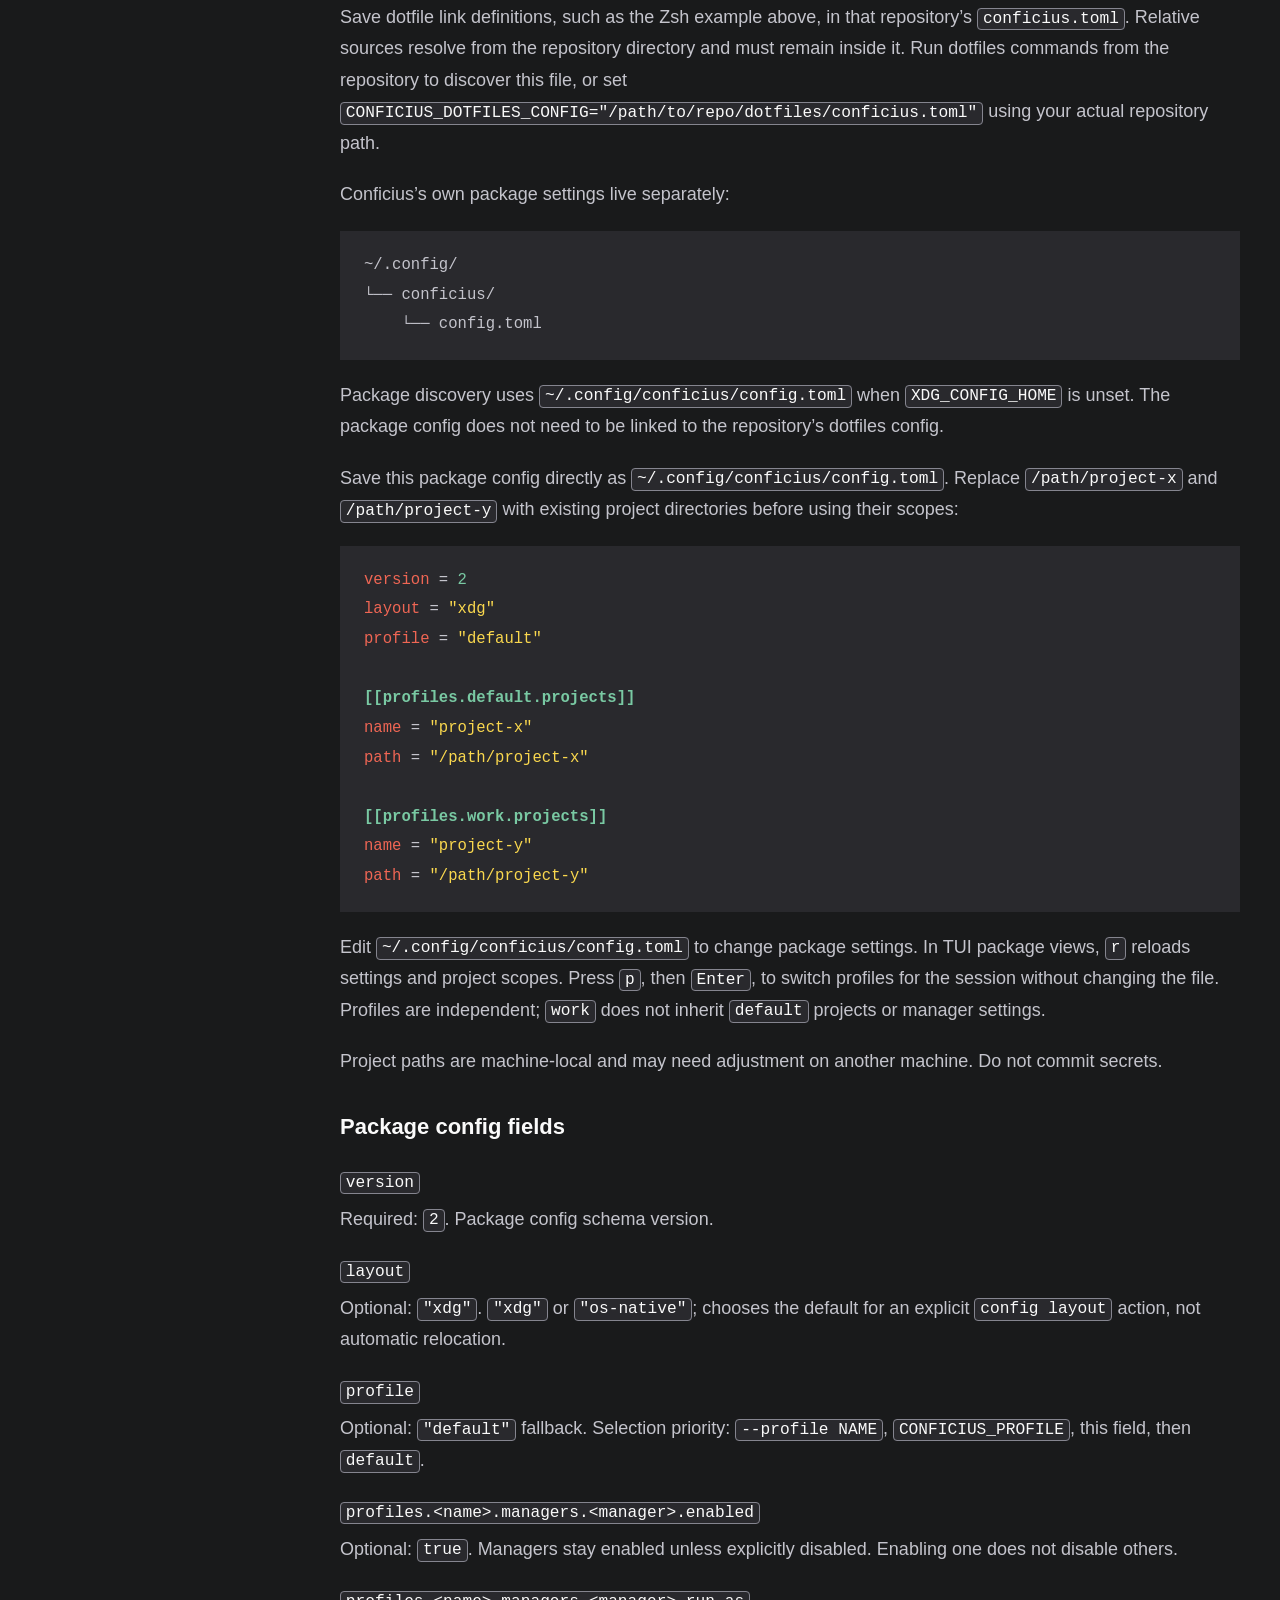
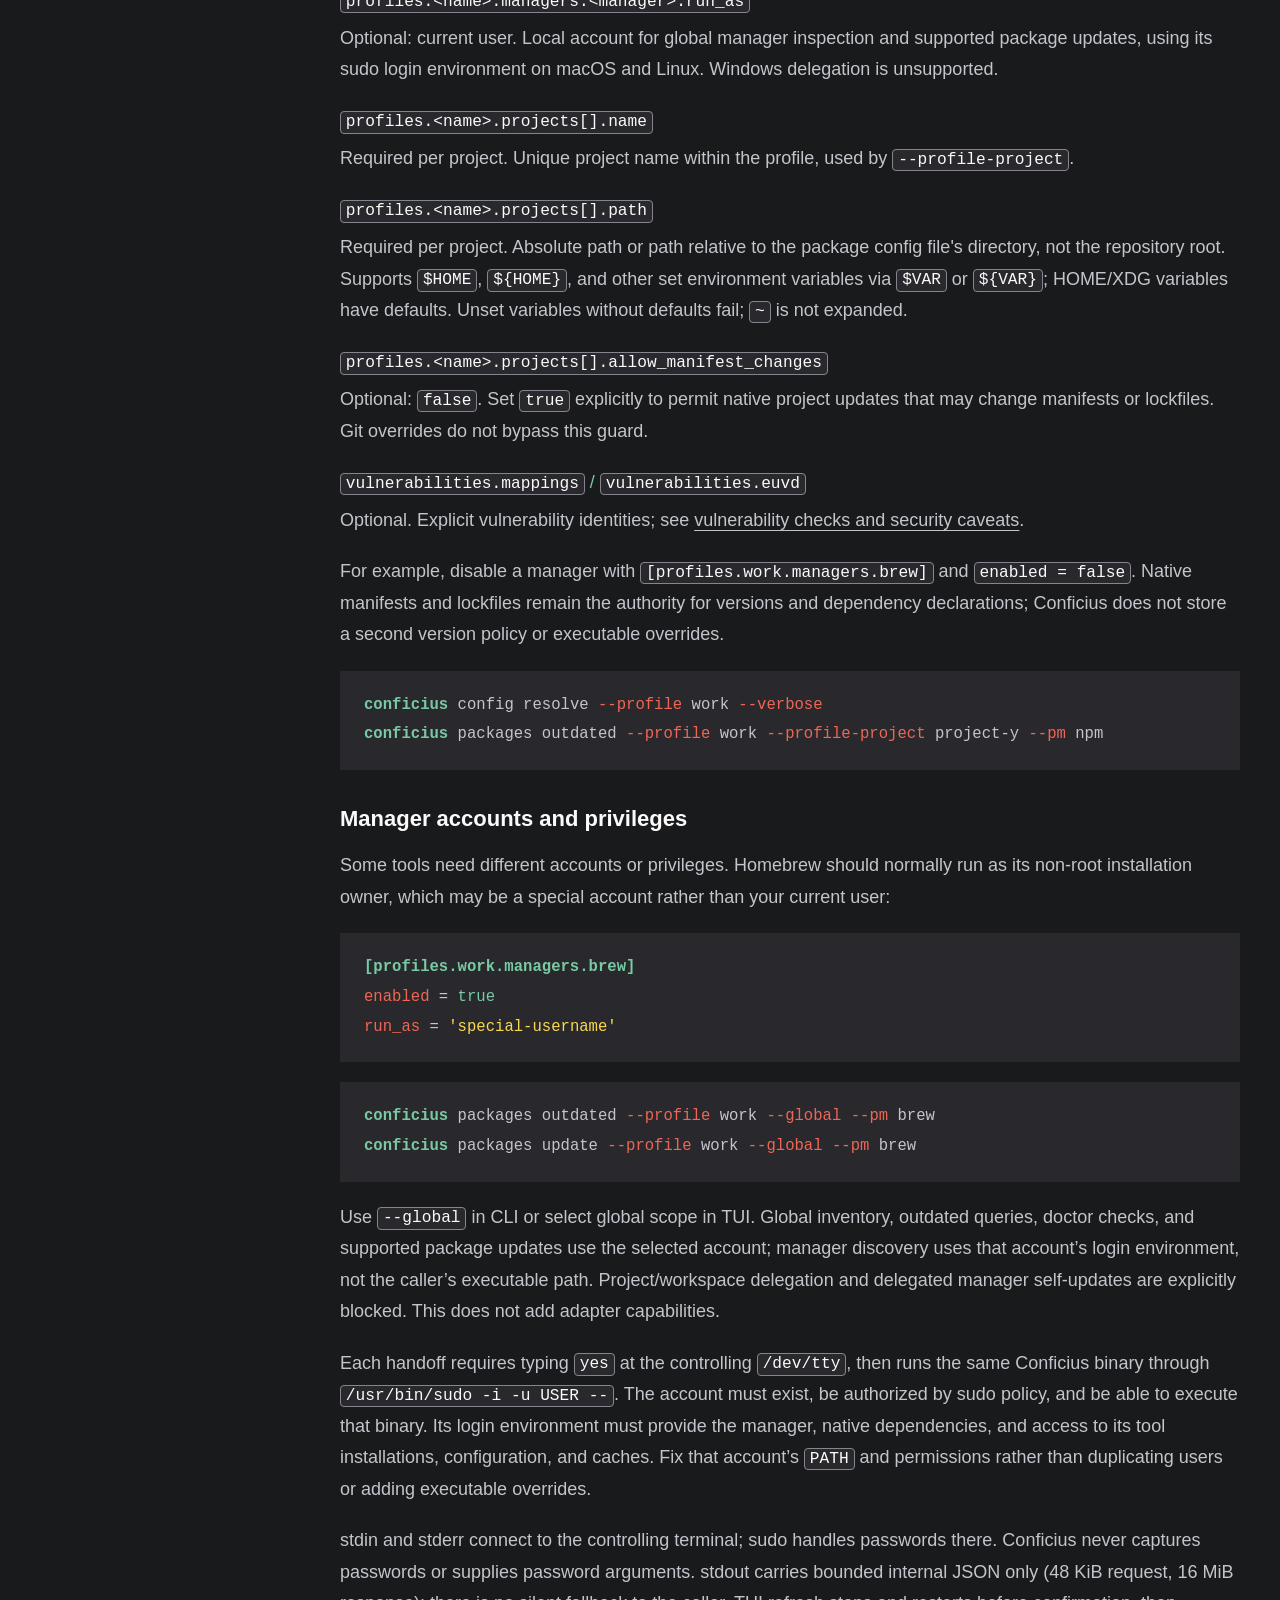
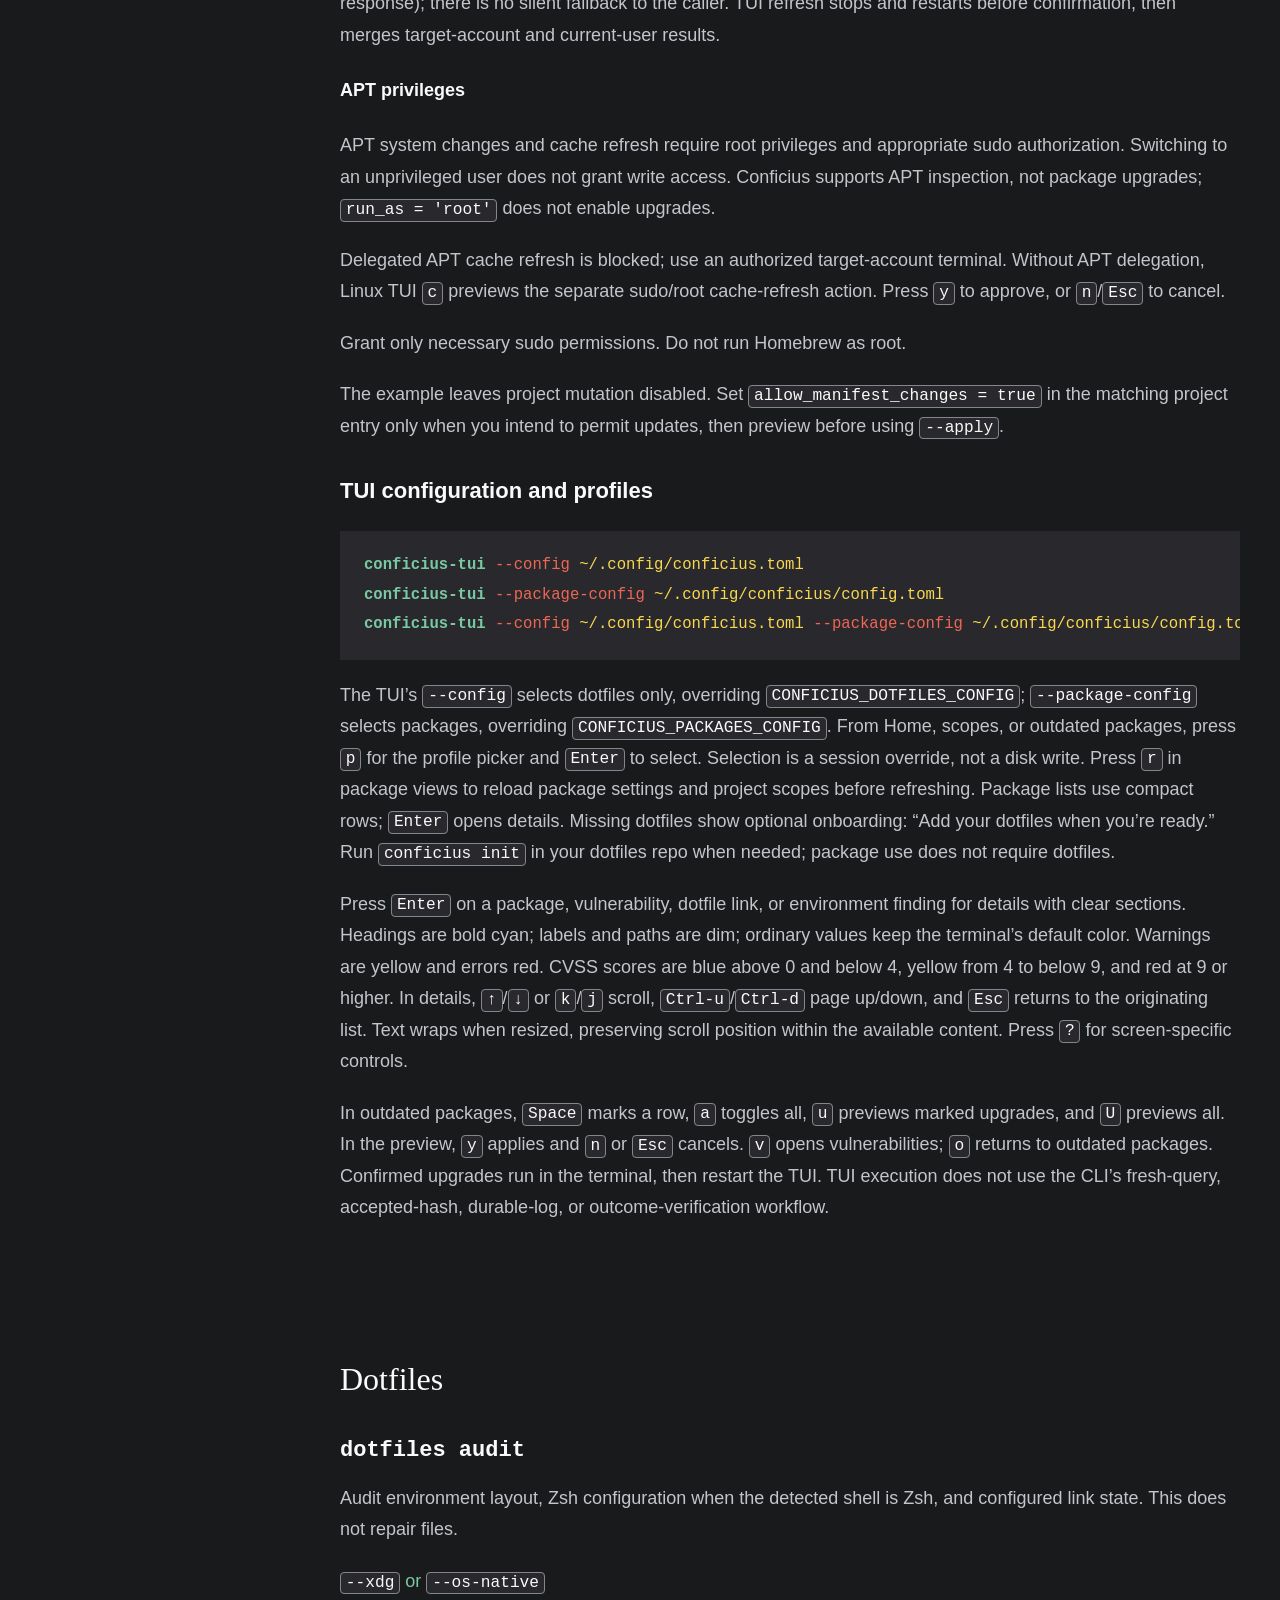
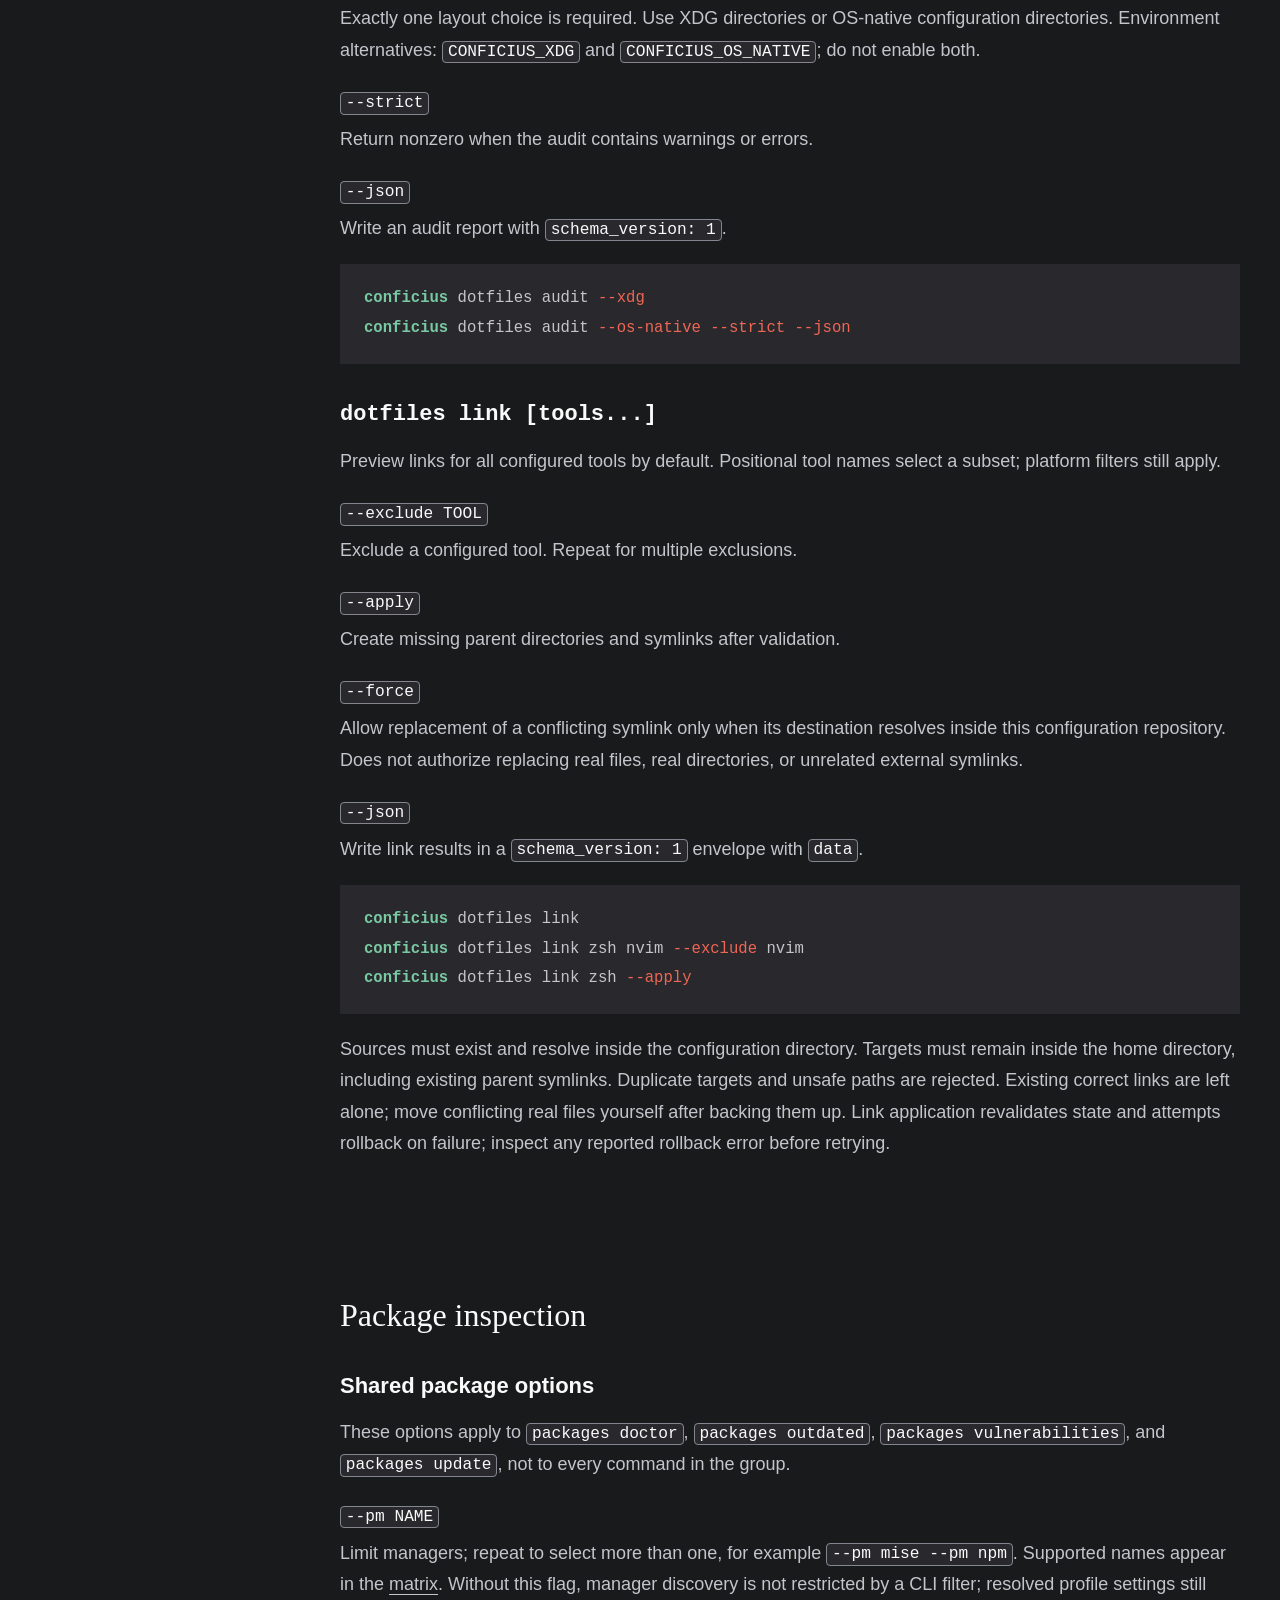
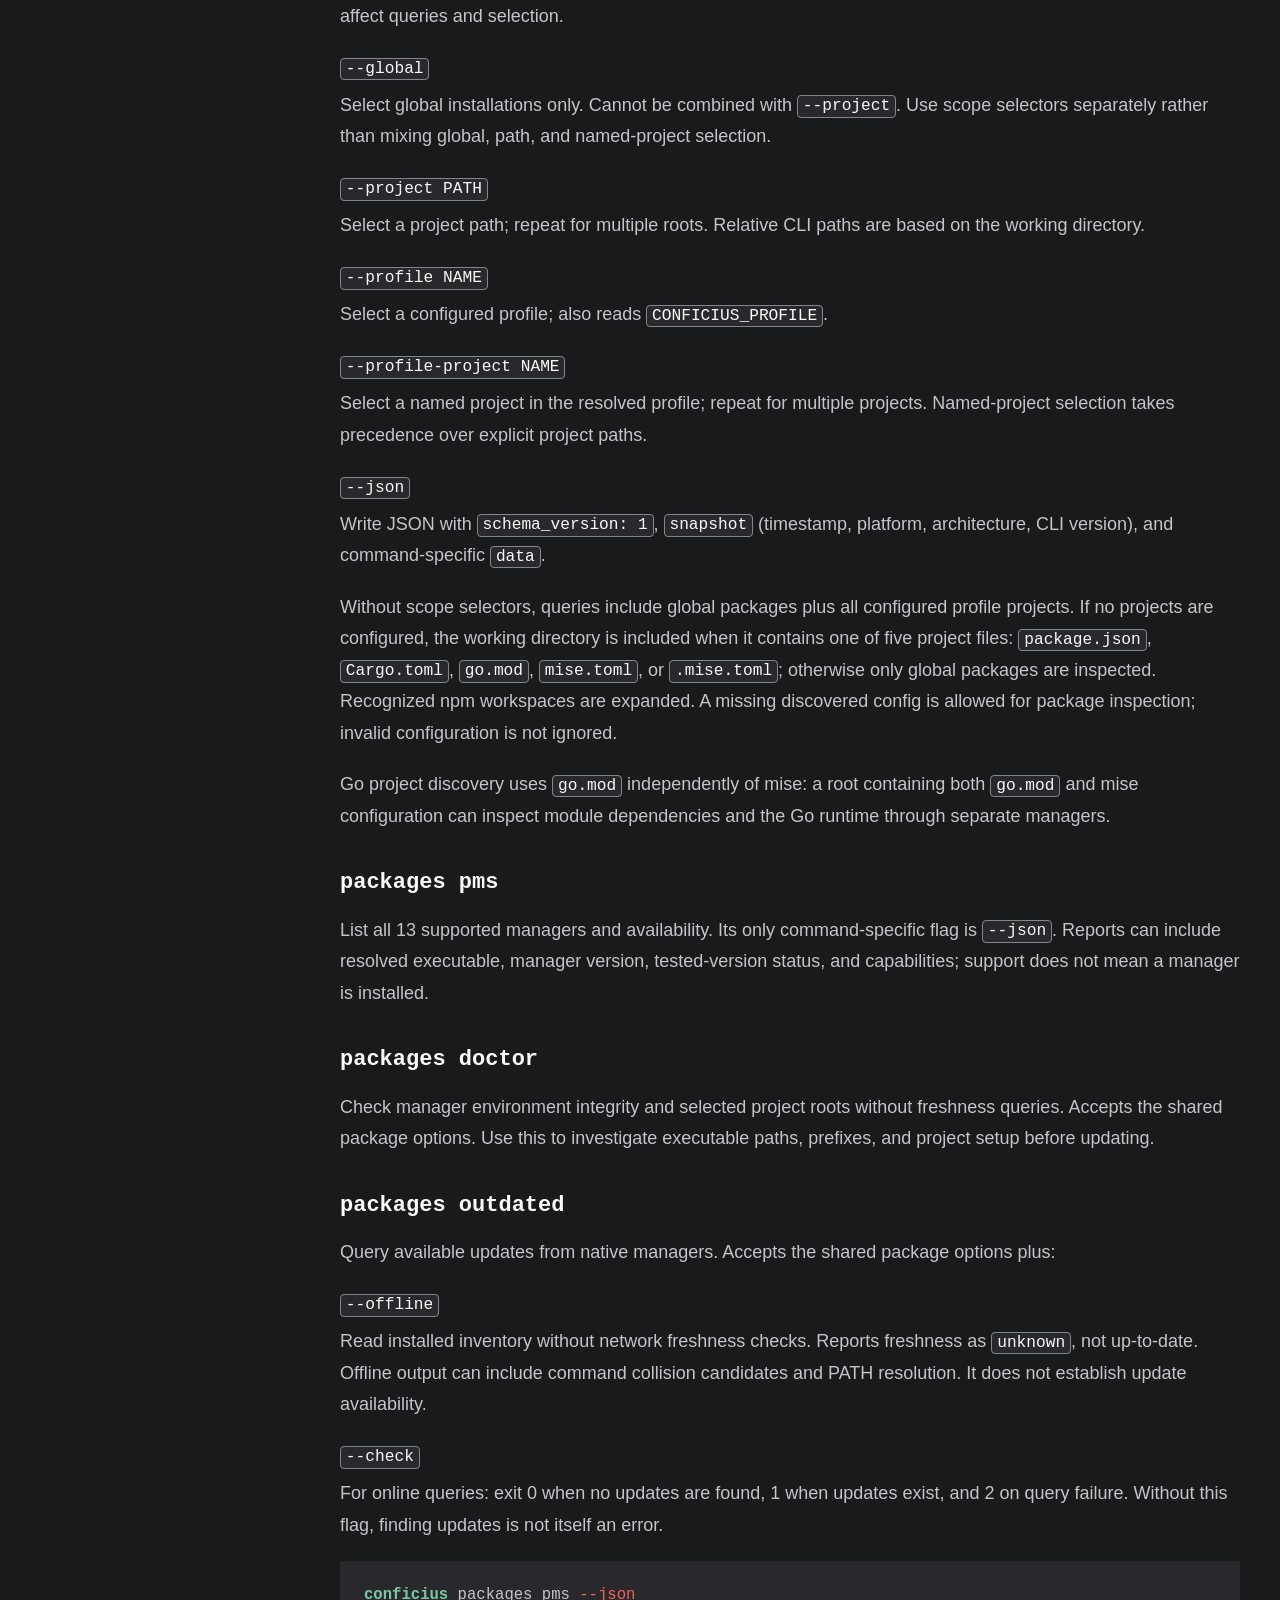
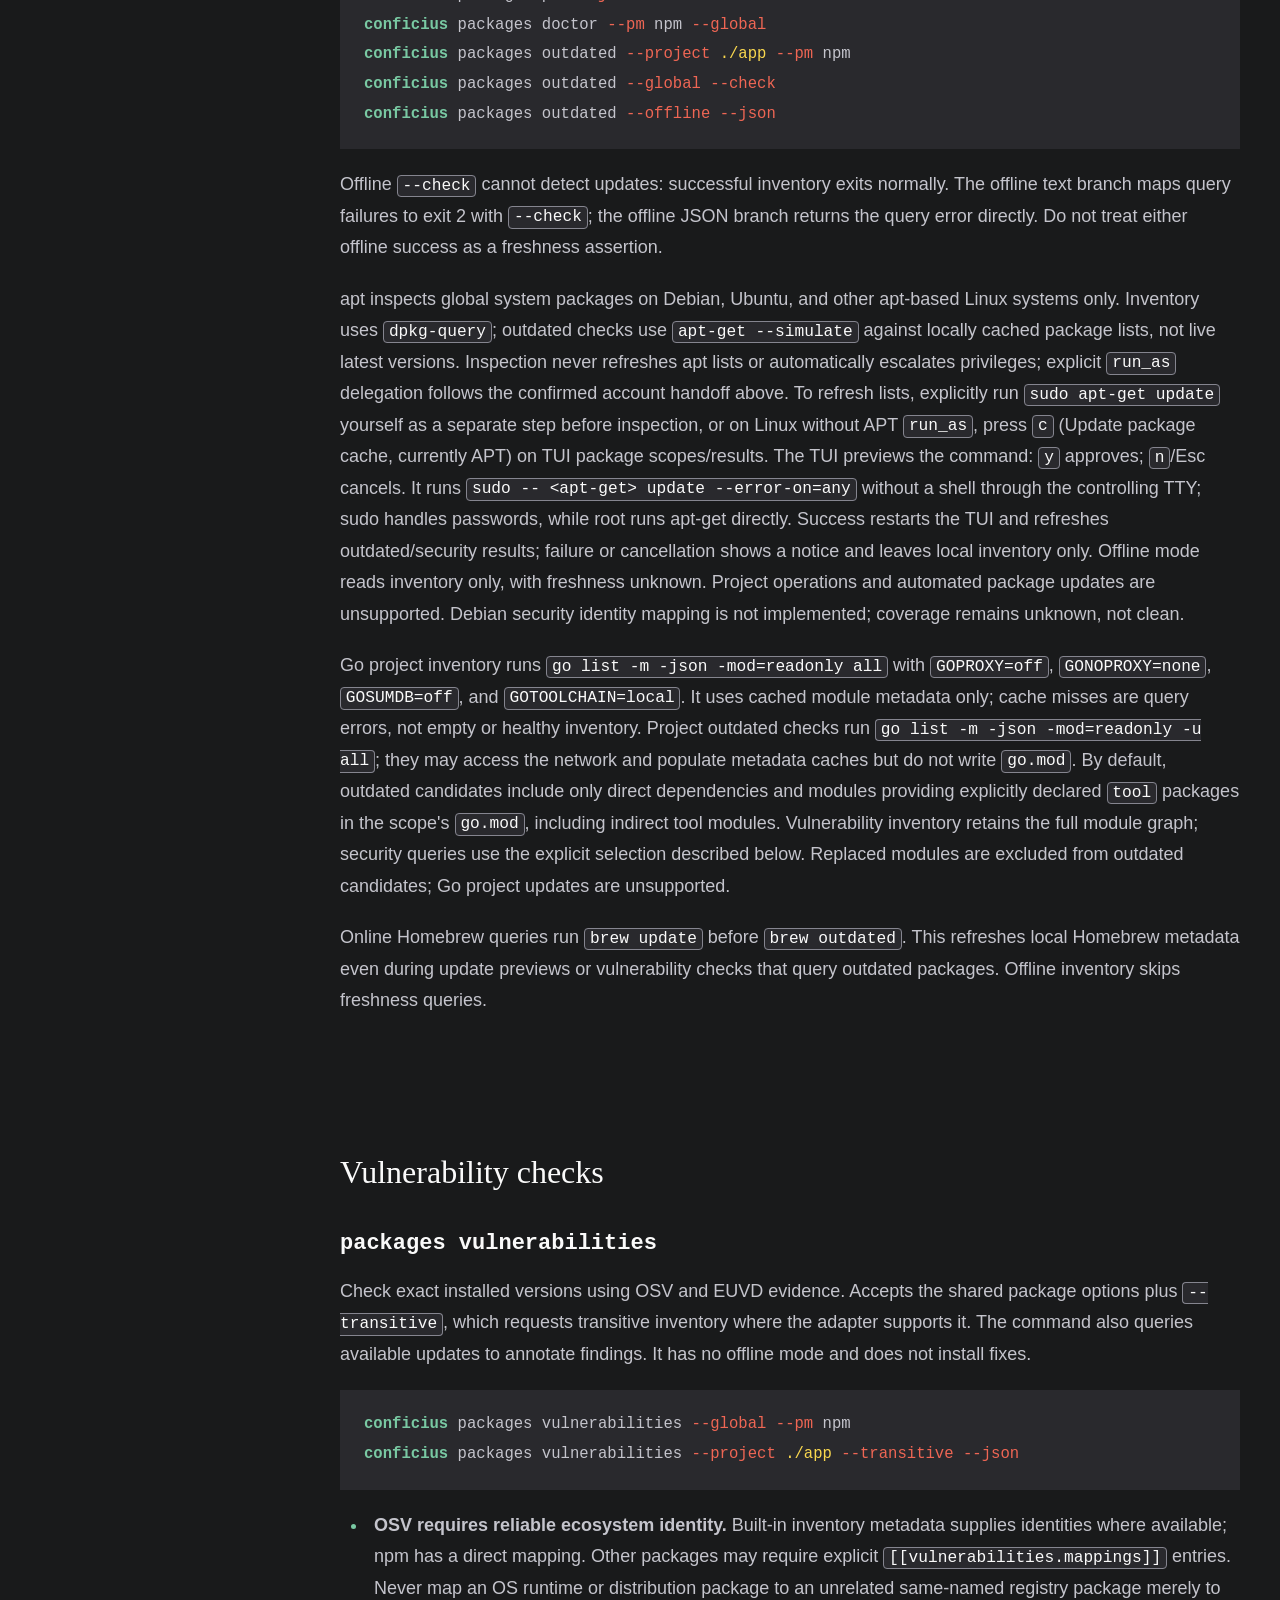
==== commit 269a1def: "fix(packages): stop restricting untested manager versions" ====
--- a/docs/cli.html
+++ b/docs/cli.html
@@ -251,8 +251,7 @@
             <dt><code>layout</code></dt><dd>Optional: <code>"xdg"</code>. <code>"xdg"</code> or <code>"os-native"</code>; chooses the default for an explicit <code>config layout</code> action, not automatic relocation.</dd>
             <dt><code>profile</code></dt><dd>Optional: <code>"default"</code> fallback. Selection priority: <code>--profile NAME</code>, <code>CONFICIUS_PROFILE</code>, this field, then <code>default</code>.</dd>
             <dt><code>profiles.&lt;name&gt;.managers.&lt;manager&gt;.enabled</code></dt><dd>Optional: <code>true</code>. Managers stay enabled unless explicitly disabled. Enabling one does not disable others.</dd>
-            <dt><code>profiles.&lt;name&gt;.managers.&lt;manager&gt;.run_as</code></dt><dd>Optional: current user. Local account for global manager inspection and supported package updates, using its login environment on macOS and Linux. Windows delegation is unsupported.</dd>
-            <dt><code>profiles.&lt;name&gt;.managers.&lt;manager&gt;.run_as_method</code></dt><dd>Optional: <code>'sudo'</code> (default) or <code>'su'</code>. Explicit method requires <code>run_as</code>; no fallback between methods.</dd>
+            <dt><code>profiles.&lt;name&gt;.managers.&lt;manager&gt;.run_as</code></dt><dd>Optional: current user. Local account for global manager inspection and supported package updates, using its sudo login environment on macOS and Linux. Windows delegation is unsupported.</dd>
             <dt><code>profiles.&lt;name&gt;.projects[].name</code></dt><dd>Required per project. Unique project name within the profile, used by <code>--profile-project</code>.</dd>
             <dt><code>profiles.&lt;name&gt;.projects[].path</code></dt><dd>Required per project. Absolute path or path relative to the package config file's directory, not the repository root. Supports <code>$HOME</code>, <code>${HOME}</code>, and other set environment variables via <code>$VAR</code> or <code>${VAR}</code>; HOME/XDG variables have defaults. Unset variables without defaults fail; <code>~</code> is not expanded.</dd>
             <dt><code>profiles.&lt;name&gt;.projects[].allow_manifest_changes</code></dt><dd>Optional: <code>false</code>. Set <code>true</code> explicitly to permit native project updates that may change manifests or lockfiles. Git overrides do not bypass this guard.</dd>
@@ -265,16 +264,15 @@
           <p>Some tools need different accounts or privileges. Homebrew should normally run as its non-root installation owner, which may be a special account rather than your current user:</p>
           <pre><code><span class="syntax-section">[profiles.work.managers.brew]</span>
 <span class="syntax-key">enabled</span> = <span class="syntax-value">true</span>
-<span class="syntax-key">run_as</span> = <span class="syntax-string">'special-username'</span>
-<span class="syntax-key">run_as_method</span> = <span class="syntax-string">'su'</span></code></pre>
+<span class="syntax-key">run_as</span> = <span class="syntax-string">'special-username'</span></code></pre>
           <pre><code><span class="syntax-command">conficius</span> packages outdated <span class="syntax-flag">--profile</span> work <span class="syntax-flag">--global</span> <span class="syntax-flag">--pm</span> brew
 <span class="syntax-command">conficius</span> packages update <span class="syntax-flag">--profile</span> work <span class="syntax-flag">--global</span> <span class="syntax-flag">--pm</span> brew</code></pre>
           <p>Use <code>--global</code> in CLI or select global scope in TUI. Global inventory, outdated queries, doctor checks, and supported package updates use the selected account; manager discovery uses that account’s login environment, not the caller’s executable path. Project/workspace delegation and delegated manager self-updates are explicitly blocked. This does not add adapter capabilities.</p>
-          <p>Each handoff requires typing <code>yes</code> at the controlling <code>/dev/tty</code>, then runs the same Conficius binary through <code>/usr/bin/sudo -i -u USER --</code> by default, or <code>/usr/bin/su -l USER -c</code> with <code>run_as_method = 'su'</code>. Both use the target account’s login environment on macOS/Linux. The account must exist, satisfy the selected method’s authentication policy, and be able to execute that binary. Its login environment must provide the manager, native dependencies, and access to its tool installations, configuration, and caches. Fix that account’s <code>PATH</code> and permissions rather than duplicating users or adding executable overrides.</p>
-          <p>stdin and stderr connect to the controlling terminal; the native tool handles passwords there. sudo normally asks for the current user’s password and requires sudo policy authorization; su normally asks for the target account’s password, subject to OS authentication policy. Conficius never captures passwords or supplies password arguments. su internally uses a shell command with strictly quoted executable and payload. stdout carries bounded internal JSON only (48 KiB request, 16 MiB response); there is no fallback between methods or to the caller. TUI refresh stops and restarts before confirmation, then merges target-account and current-user results.</p>
+          <p>Each handoff requires typing <code>yes</code> at the controlling <code>/dev/tty</code>, then runs the same Conficius binary through <code>/usr/bin/sudo -i -u USER --</code>. The account must exist, be authorized by sudo policy, and be able to execute that binary. Its login environment must provide the manager, native dependencies, and access to its tool installations, configuration, and caches. Fix that account’s <code>PATH</code> and permissions rather than duplicating users or adding executable overrides.</p>
+          <p>stdin and stderr connect to the controlling terminal; sudo handles passwords there. Conficius never captures passwords or supplies password arguments. stdout carries bounded internal JSON only (48 KiB request, 16 MiB response); there is no silent fallback to the caller. TUI refresh stops and restarts before confirmation, then merges target-account and current-user results.</p>
           <h4>APT privileges</h4>
           <p>APT system changes and cache refresh require root privileges and appropriate sudo authorization. Switching to an unprivileged user does not grant write access. Conficius supports APT inspection, not package upgrades; <code>run_as = 'root'</code> does not enable upgrades.</p>
-          <p>Delegated APT cache refresh is blocked; use an authorized target-account terminal. Without APT delegation, Linux TUI <code>c</code> previews the separate sudo/root cache-refresh action, unaffected by <code>run_as_method</code>. Press <code>y</code> to approve, or <code>n</code>/<code>Esc</code> to cancel.</p>
+          <p>Delegated APT cache refresh is blocked; use an authorized target-account terminal. Without APT delegation, Linux TUI <code>c</code> previews the separate sudo/root cache-refresh action. Press <code>y</code> to approve, or <code>n</code>/<code>Esc</code> to cancel.</p>
           <p>Grant only necessary sudo permissions. Do not run Homebrew as root.</p>
           <p>The example leaves project mutation disabled. Set <code>allow_manifest_changes = true</code> in the matching project entry only when you intend to permit updates, then preview before using <code>--apply</code>.</p>
           <h3 id="tui-configuration-and-profiles">TUI configuration and profiles</h3>
@@ -393,7 +391,6 @@
             <dt><code>--best-effort</code></dt><dd>Continue to later plans after a plan fails. Requires <code>--apply</code>. Default behavior stops after failure; continuing does not make failures successful.</dd>
             <dt><code>--allow-dirty</code></dt><dd>Permit project mutation when the containing Git repository has uncommitted changes.</dd>
             <dt><code>--allow-unversioned</code></dt><dd>Permit project mutation outside a Git repository.</dd>
-            <dt><code>--allow-untested-manager</code></dt><dd>Allow application with manager versions outside declared tested ranges. Does not add missing adapter capabilities.</dd>
           </dl>
           <pre><code><span class="syntax-comment"># Preview first; no package updates are executed.</span>
 <span class="syntax-command">conficius</span> packages update <span class="syntax-flag">--global</span> <span class="syntax-flag">--pm</span> npm <span class="syntax-flag">--include</span> npm:typescript
@@ -464,7 +461,7 @@
             <li><strong>Yarn 4:</strong> project inventory and registry latest-tag checks; selected upgrades use <code>yarn up</code> and may cross declared ranges. Workspace outdated/update operations are rejected; local and alias resolutions are skipped. <strong>Bun:</strong> project inventory and actionable range-compatible outdated checks; selected updates use <code>bun update</code>, without <code>--latest</code>. Packages already at their range-compatible target are omitted. Bun and Yarn updates require manifest-change permission and project Git safeguards. Neither supports global operations.</li>
             <li><strong>Go:</strong> journal-backed global tool inventory, outdated checks, and updates remain unchanged; ownership records are managed through <a href="#logs"><code>packages go-tools import</code></a>. Project and workspace module inventory and outdated checks require <code>go.mod</code>; CLI and TUI project updates batch selected modules using pinned <code>go get module@version ...</code> in the project directory. Configure <code>allow_manifest_changes = true</code> and satisfy Git safety checks. Native Go may change <code>go.mod</code>, <code>go.sum</code>, transitive dependencies and Go/toolchain requirements while retaining existing tool directives. Review the diff and run project tests. Both manifests are hashed to reject stale plans. Project updates never write the global tool journal and have no automatic rollback or recovery command; keep Git history or backups.</li>
           </ul>
-          <p>Declared project files do not all trigger automatic working-directory scope discovery; see <a href="#packages">scope defaults</a>. Tested ranges are adapter guards, not a promise that every release or OS combination was tested. Availability depends on the host, installed executable, and manager setup. Use <code>packages pms --json</code> for runtime status and <code>packages doctor</code> for integrity checks.</p>
+          <p>Declared project files do not all trigger automatic working-directory scope discovery; see <a href="#packages">scope defaults</a>. Tested ranges are informational metadata, not version restrictions or a promise that every release or OS combination was tested. Versions outside those ranges do not warn or block updates; version restrictions apply only to known command incompatibilities. Availability depends on the host, installed executable, and manager setup. Use <code>packages pms --json</code> for runtime status and <code>packages doctor</code> for integrity checks.</p>
         </section>
       </main>
     </div>
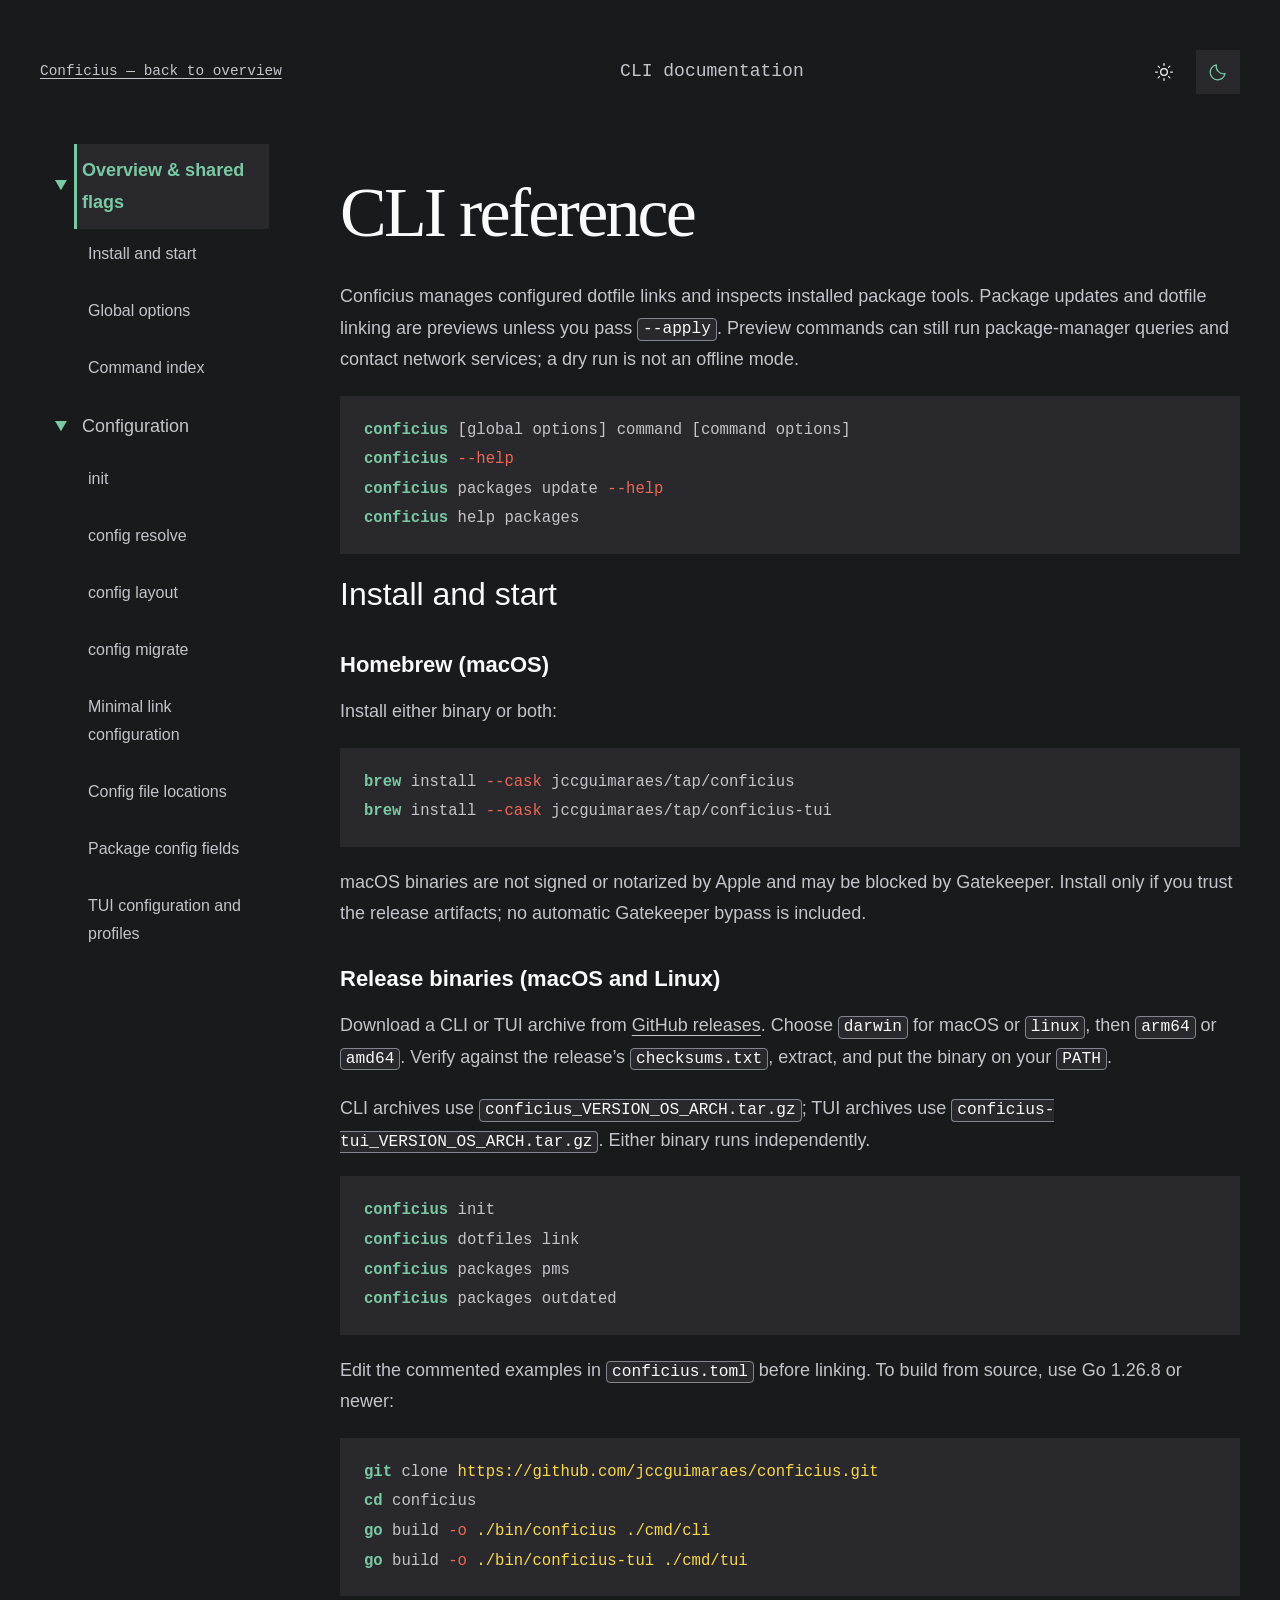
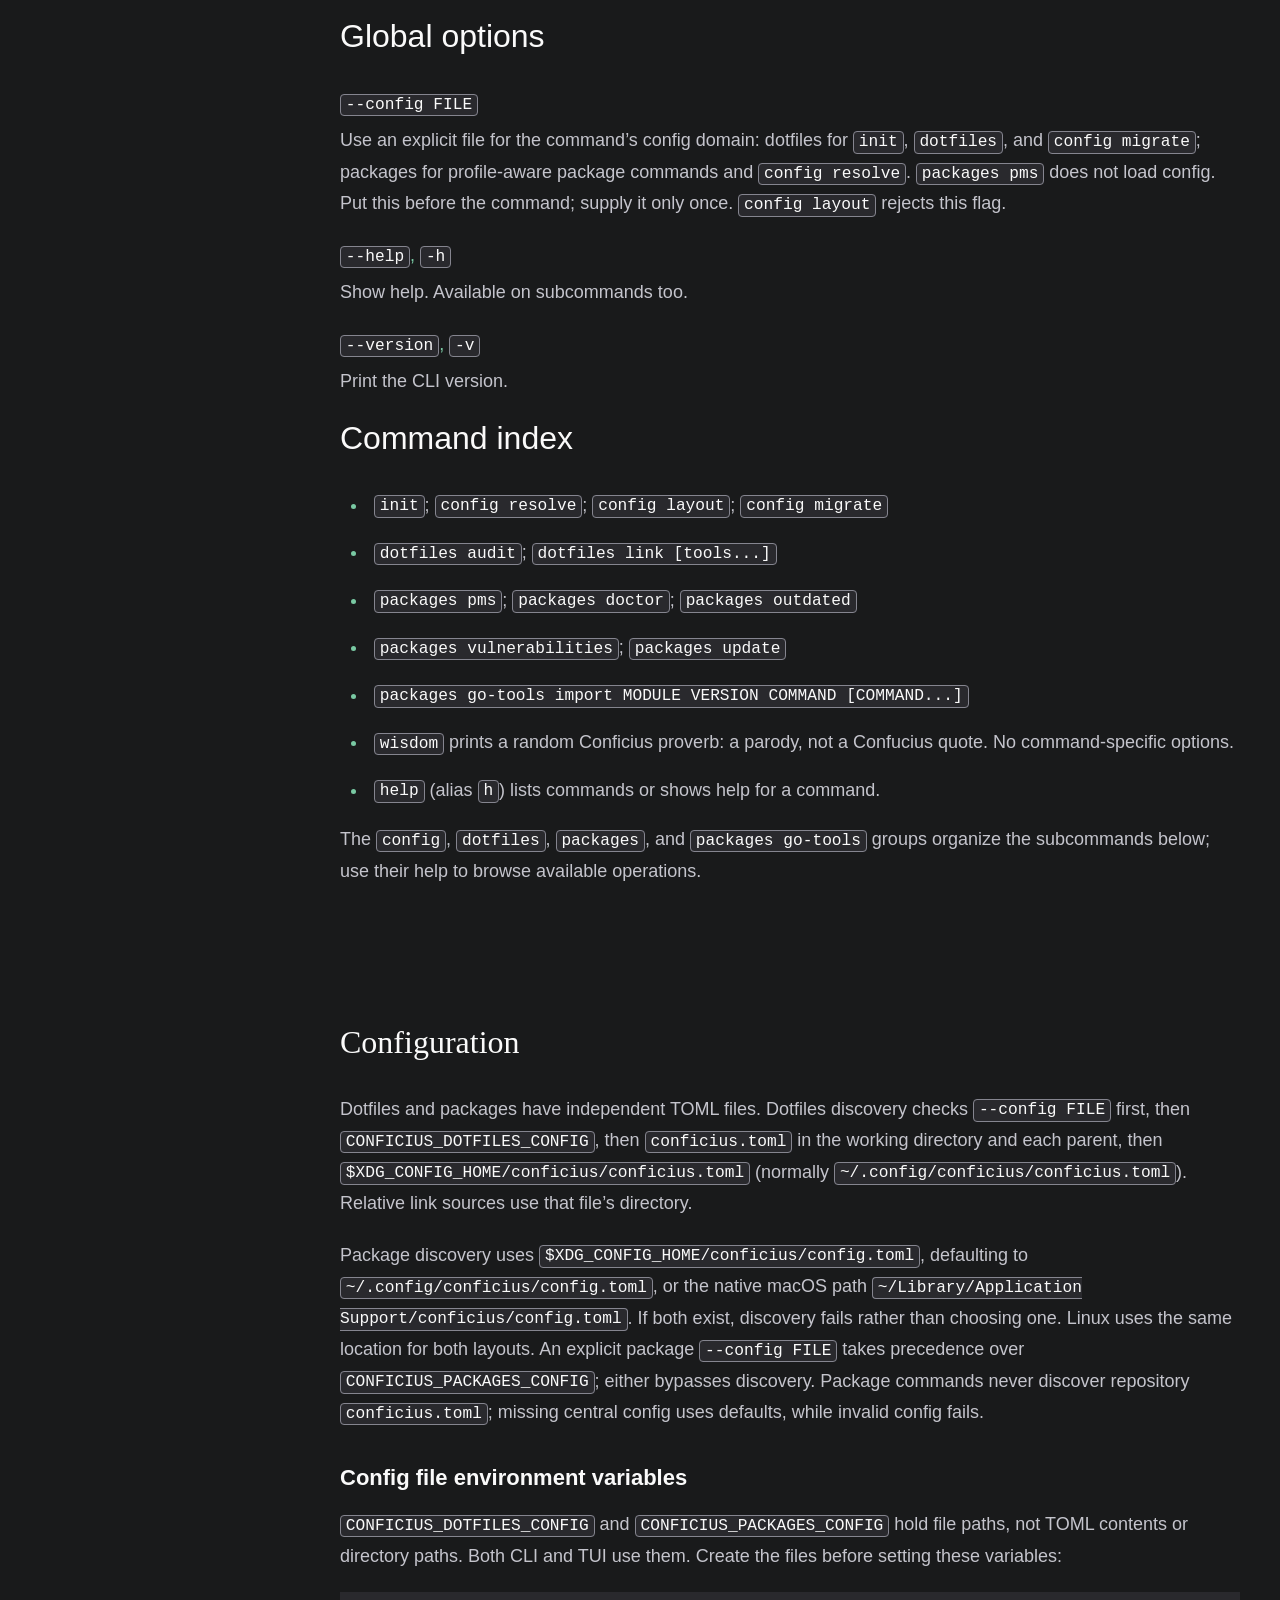
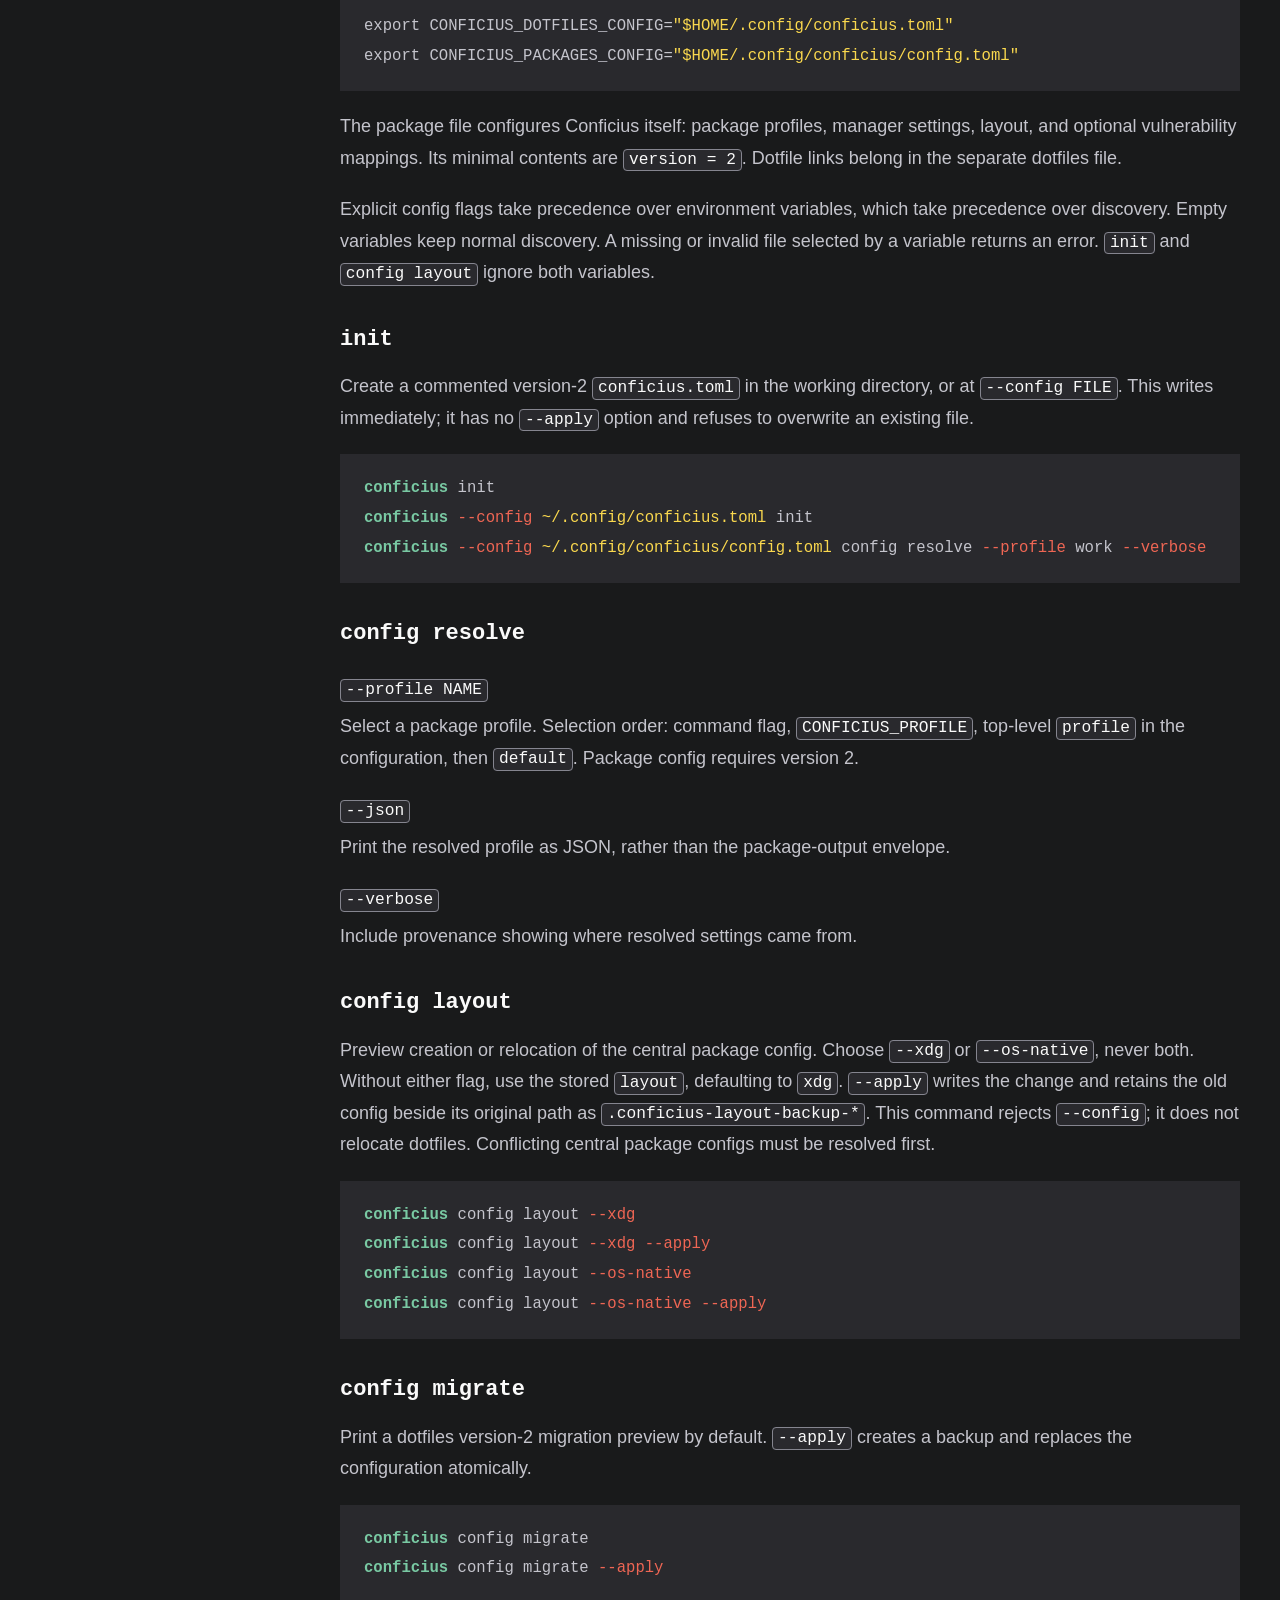
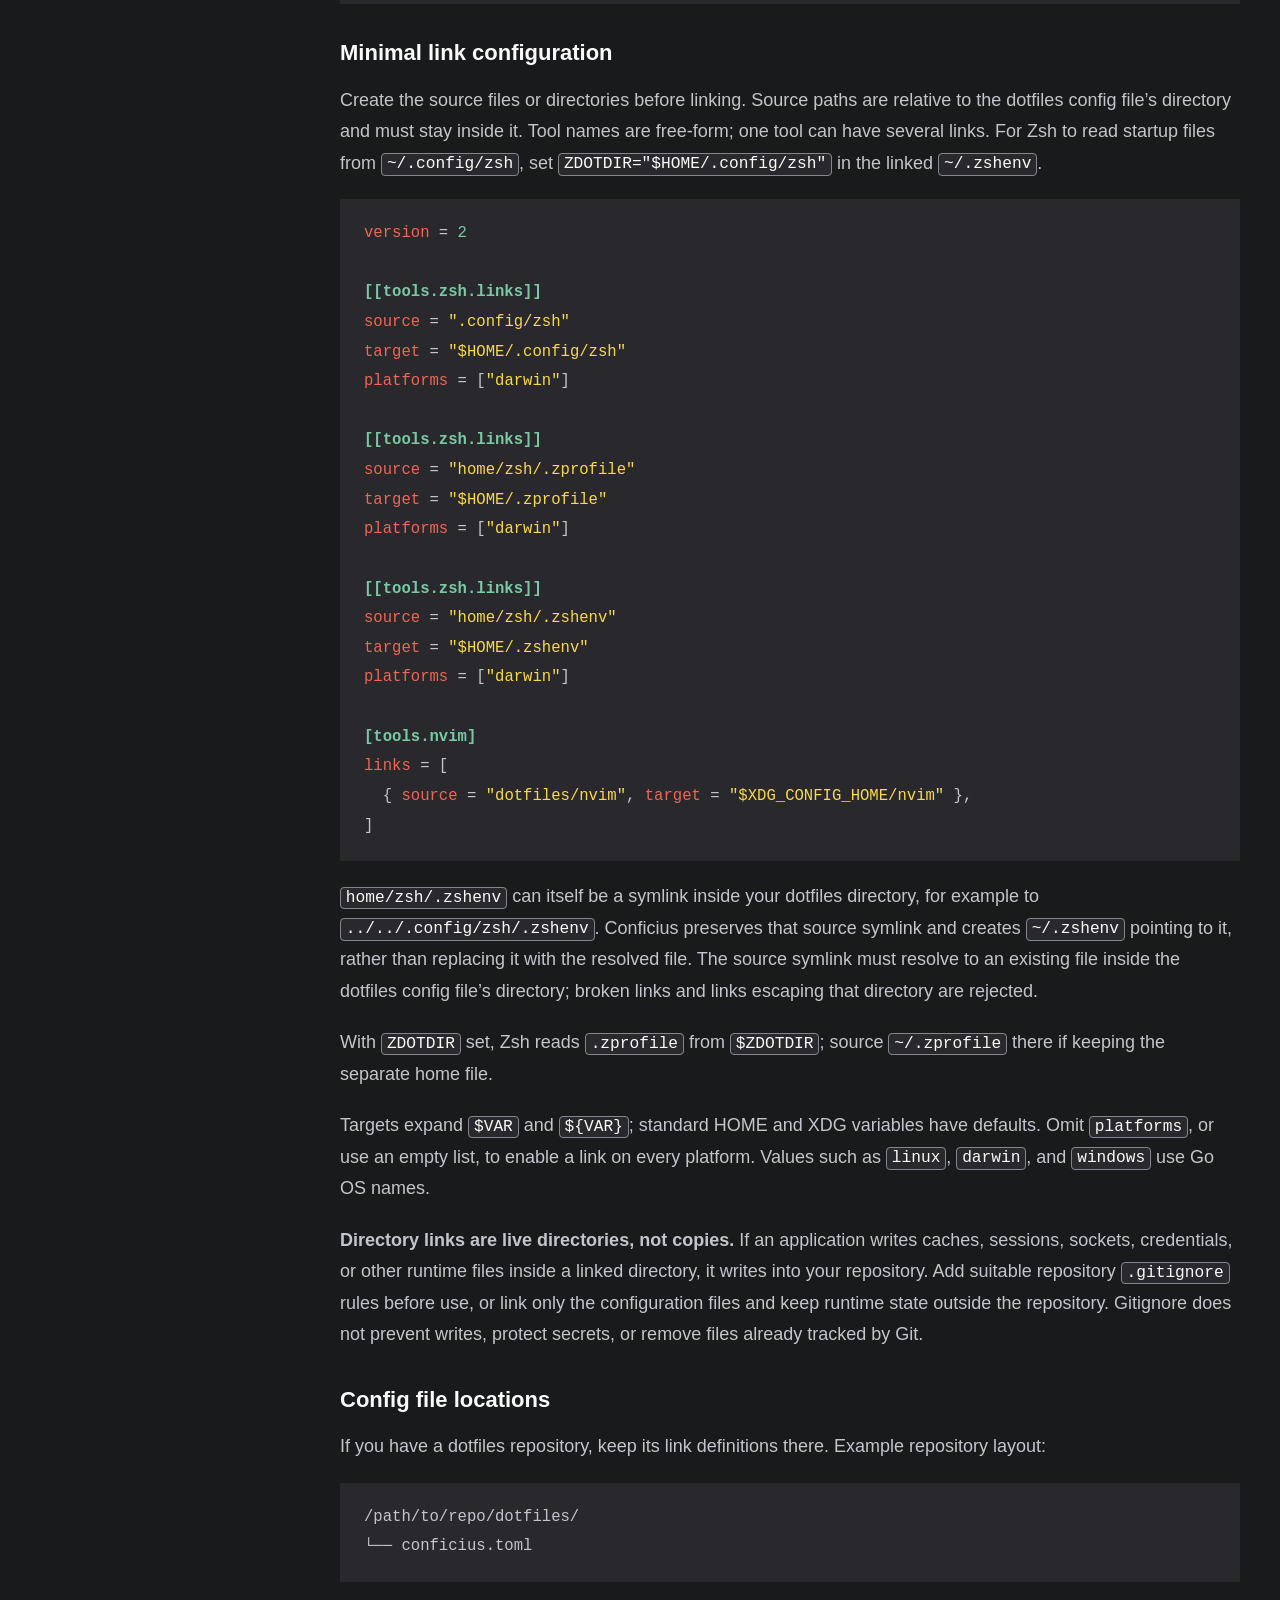
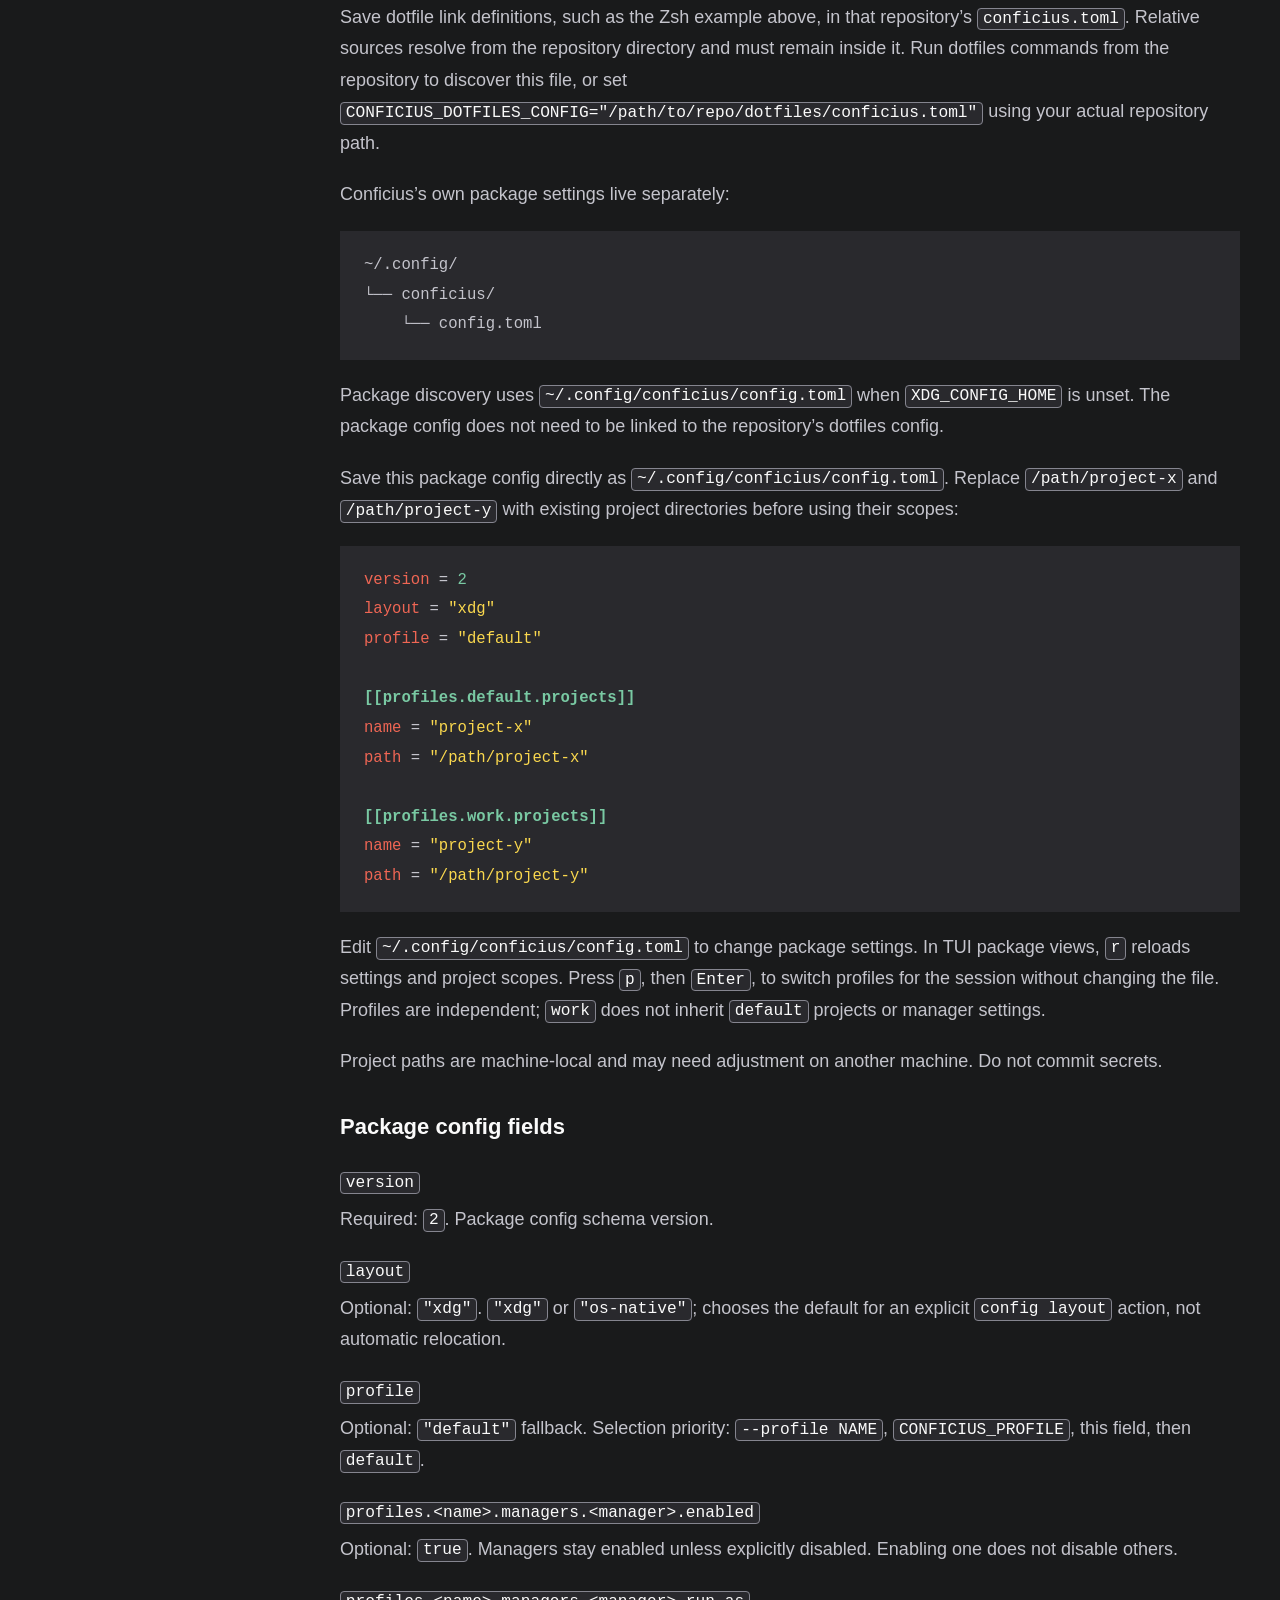
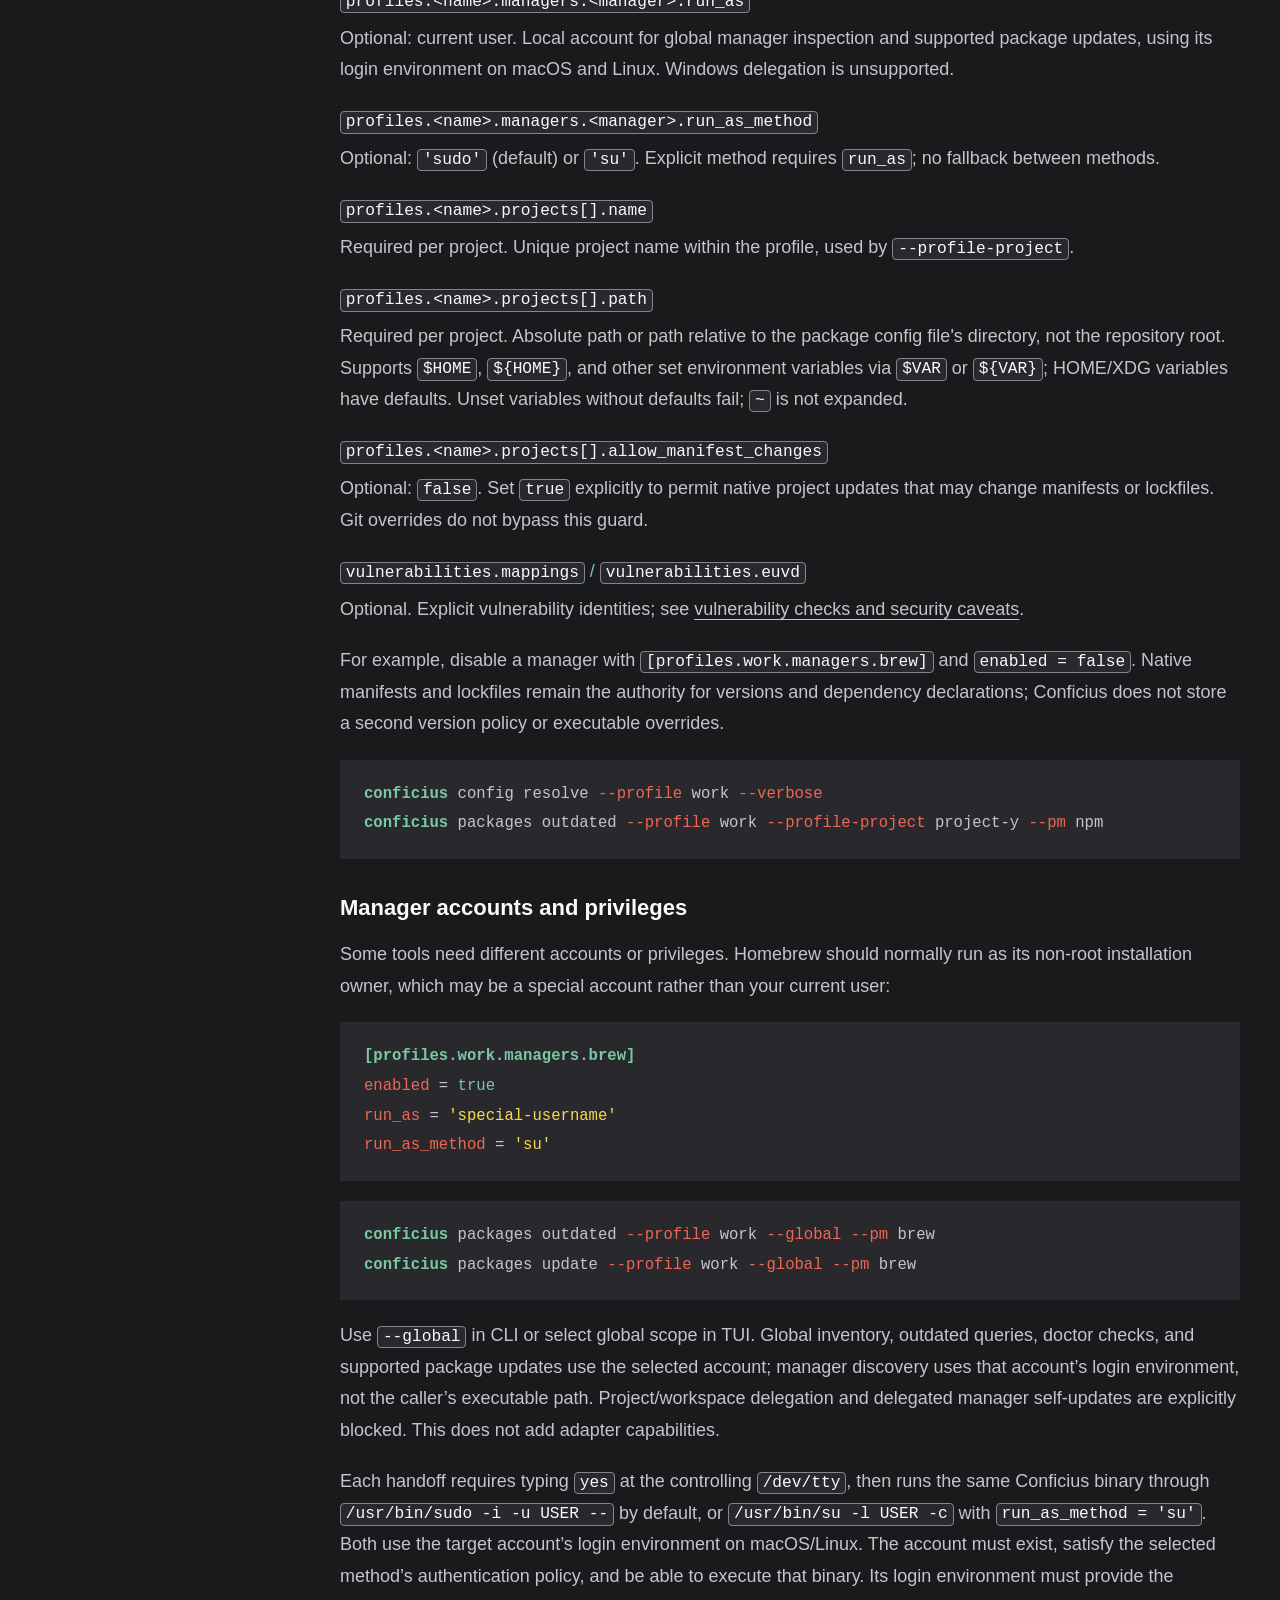
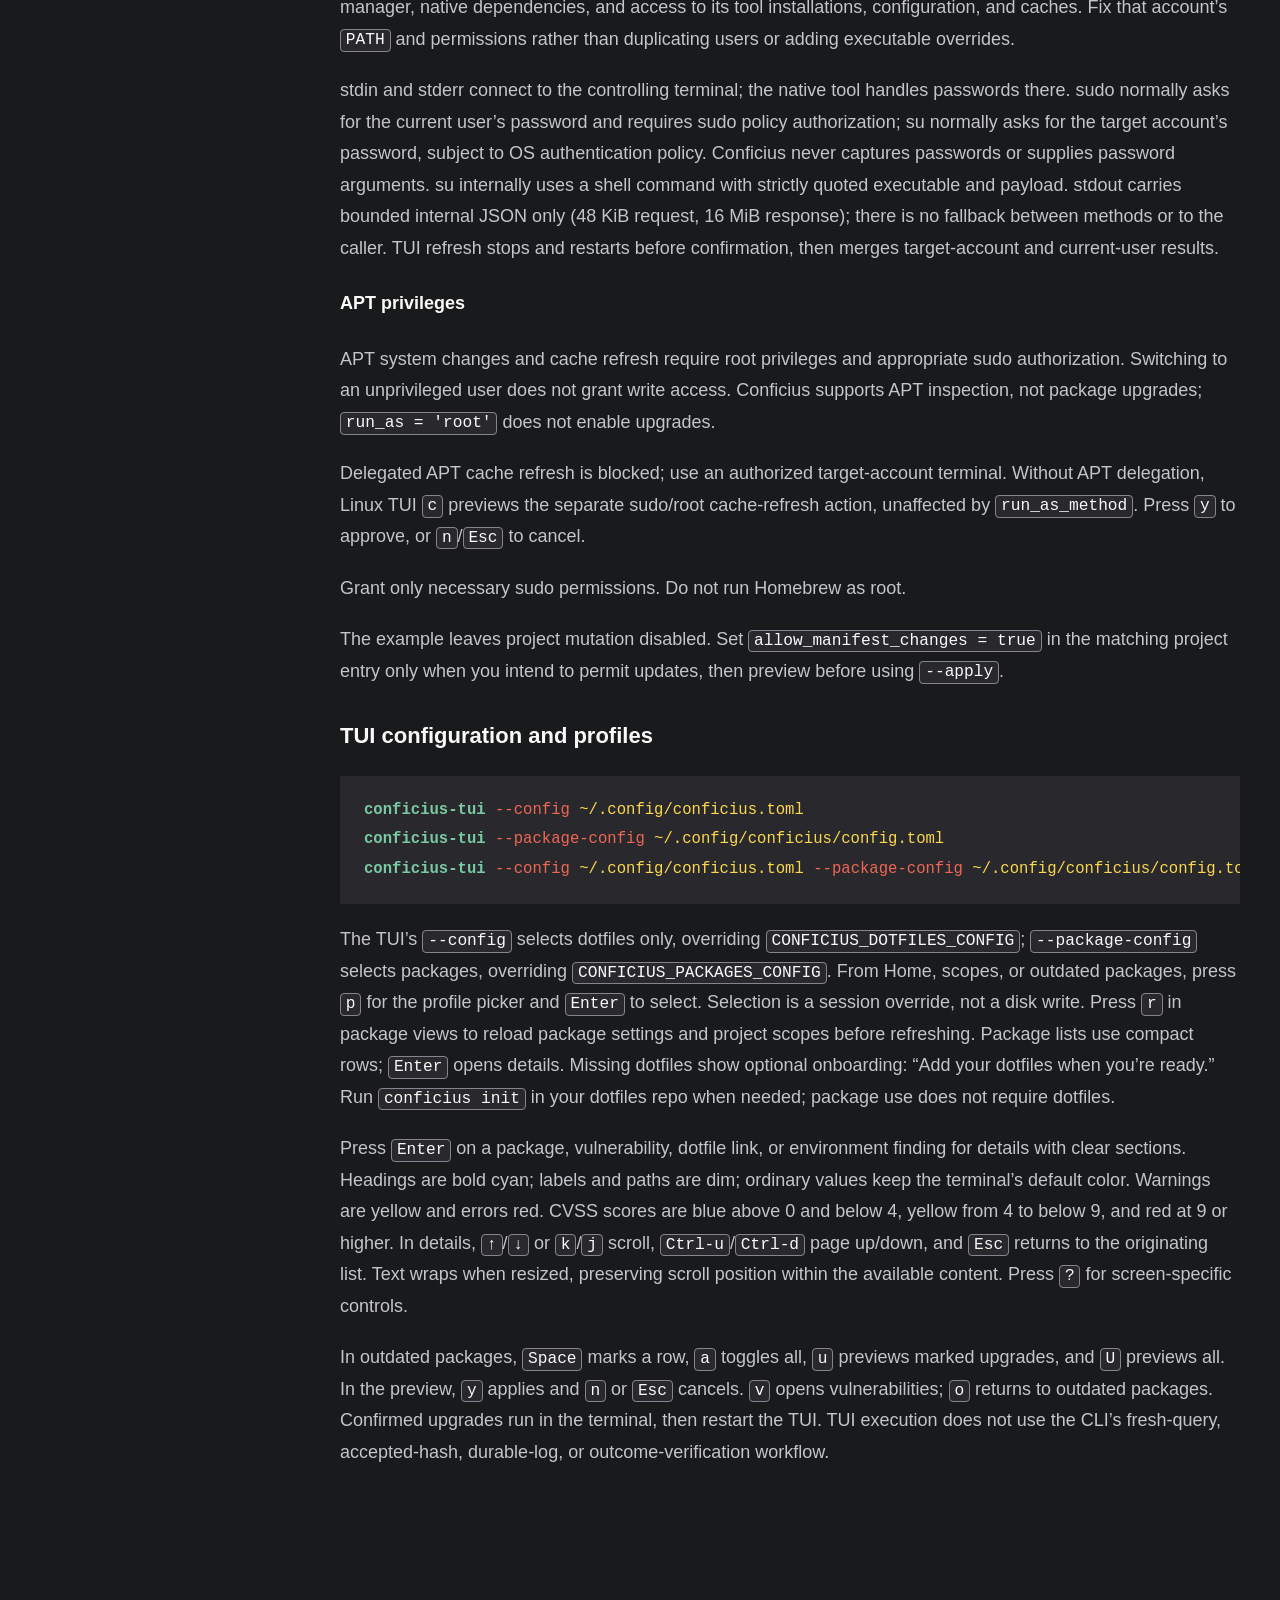
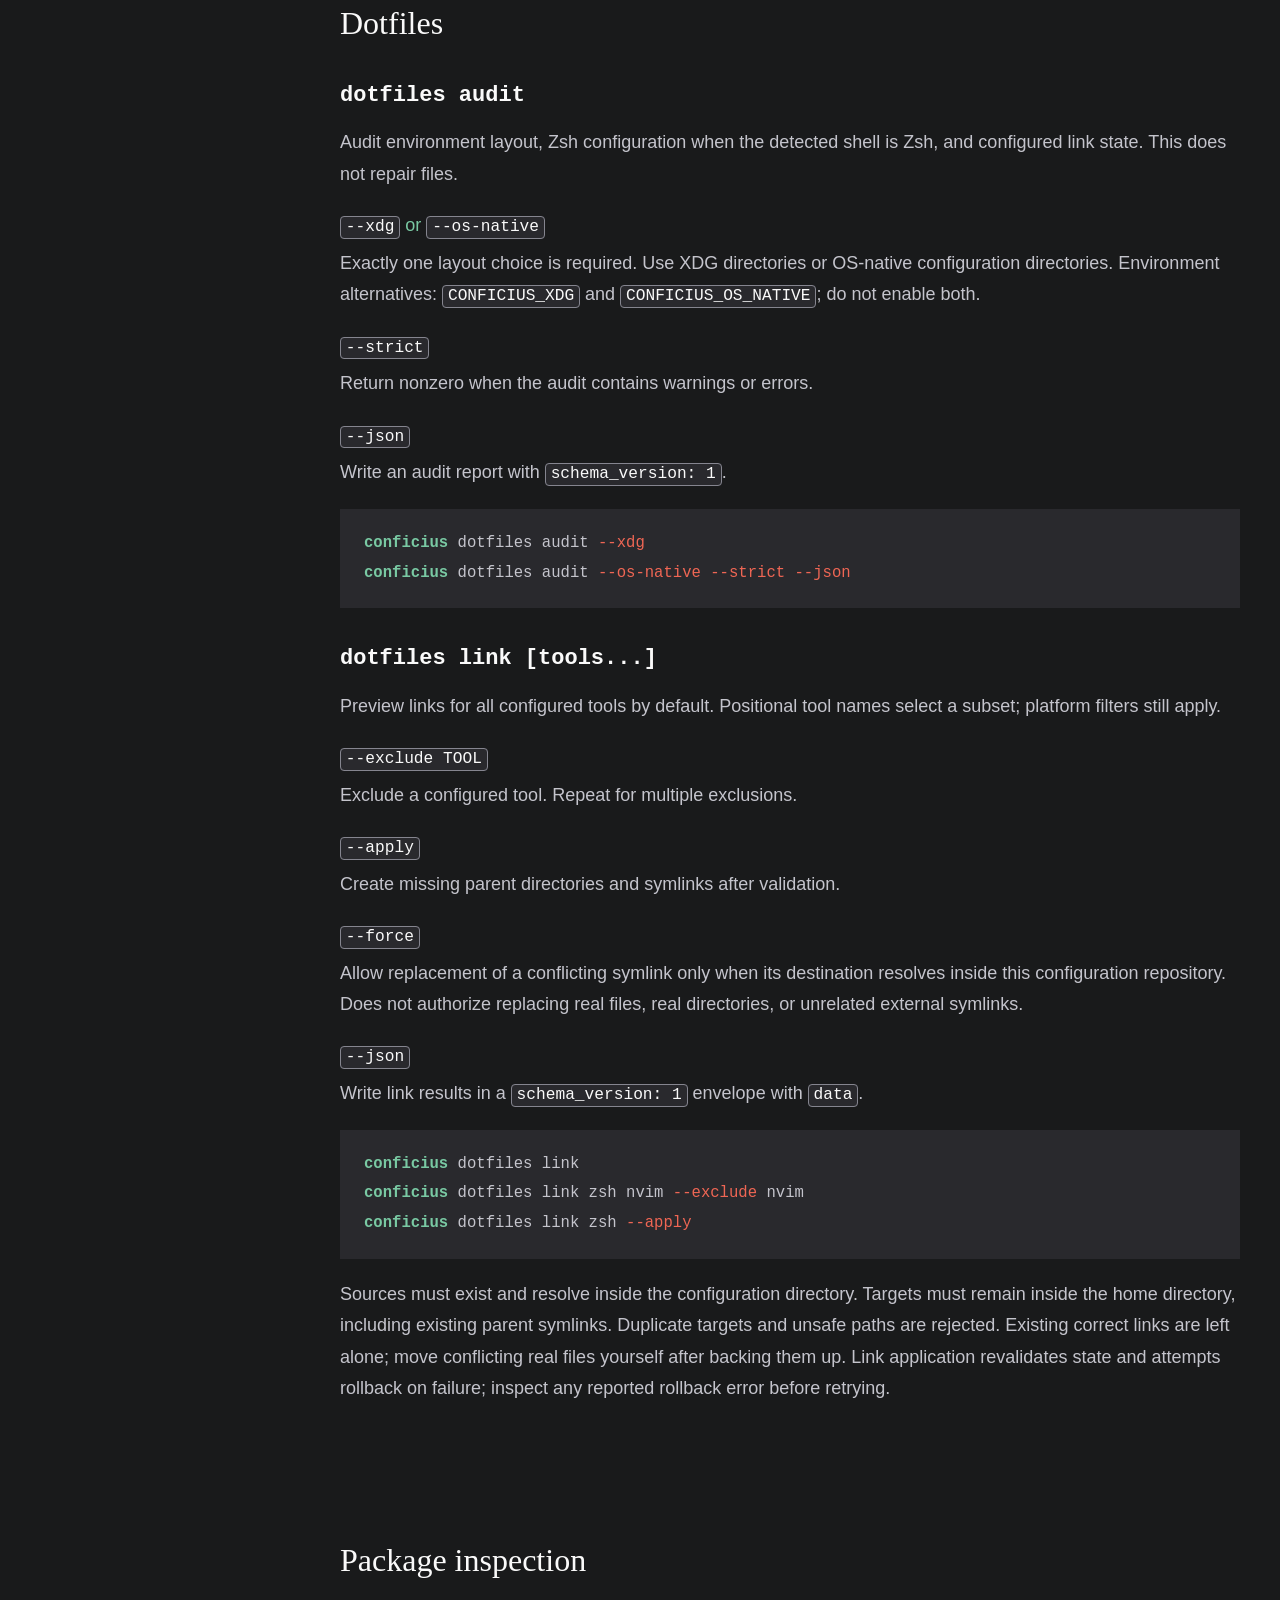
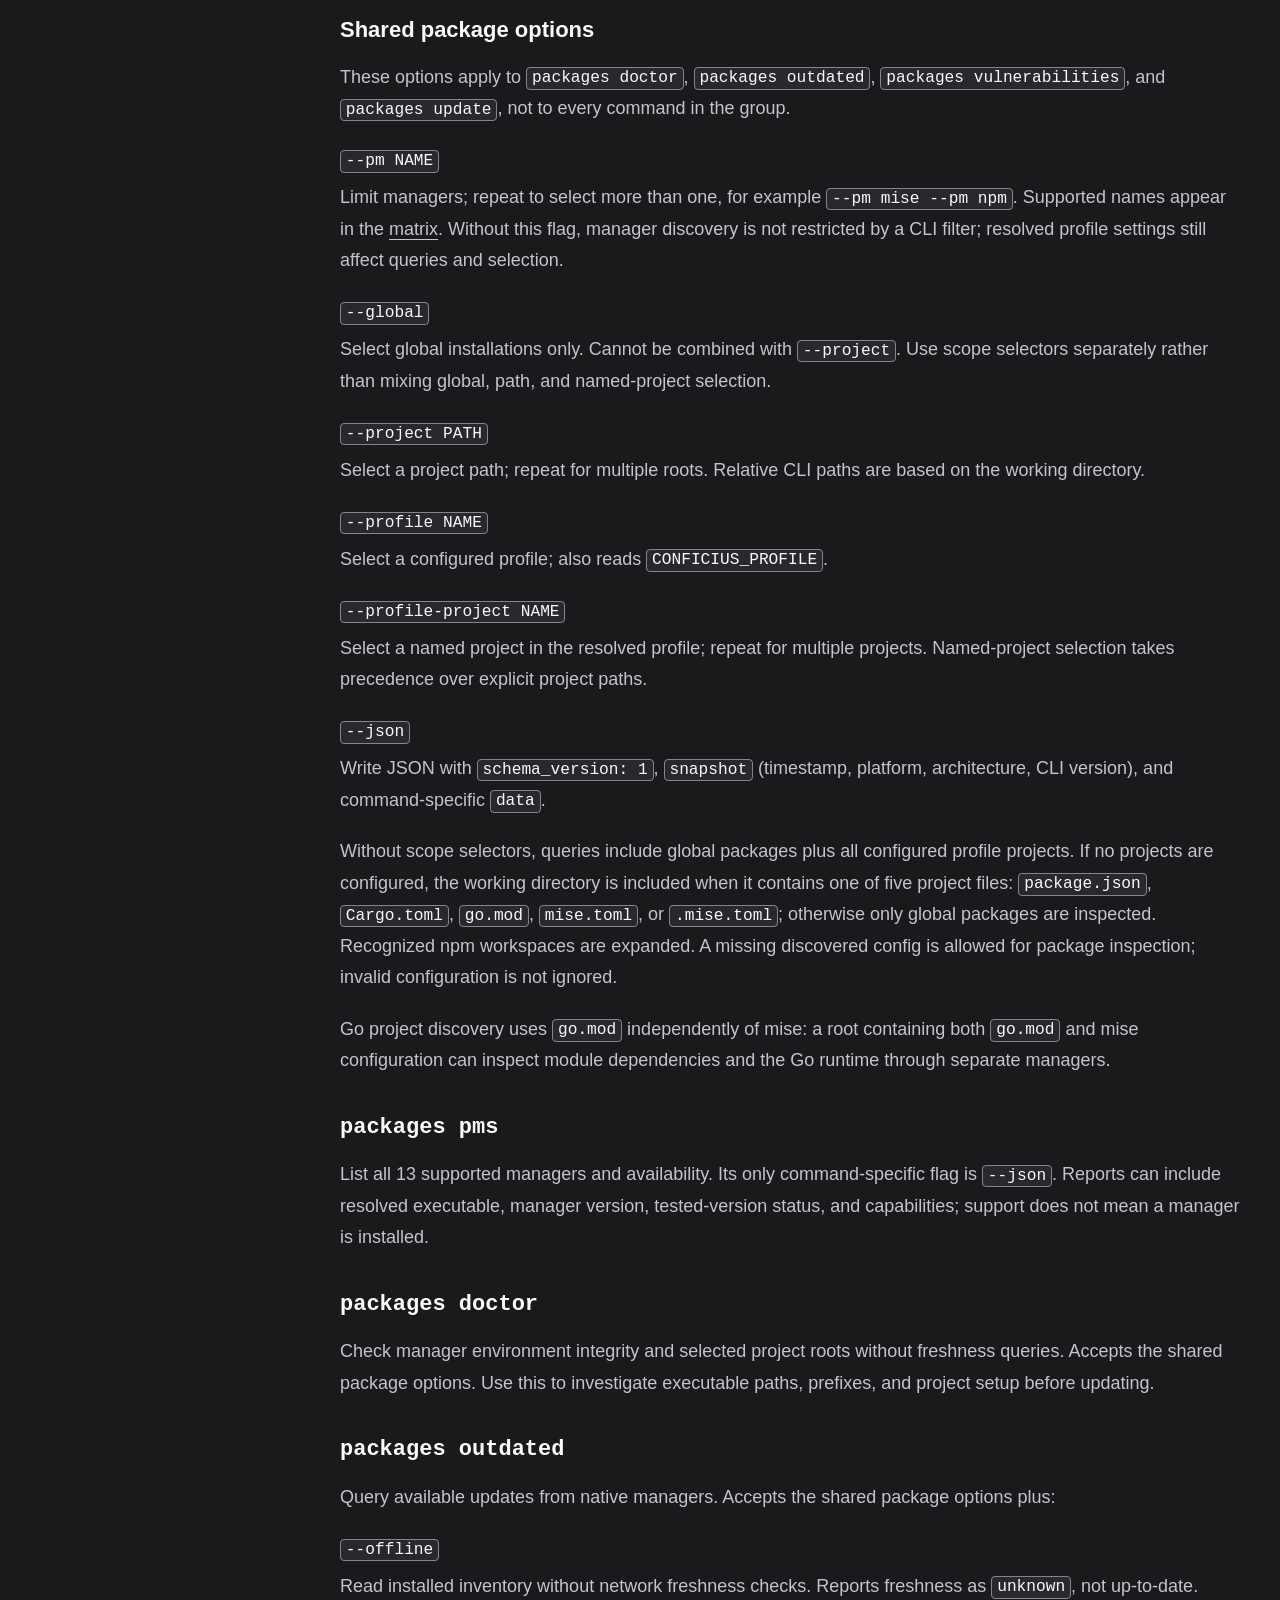
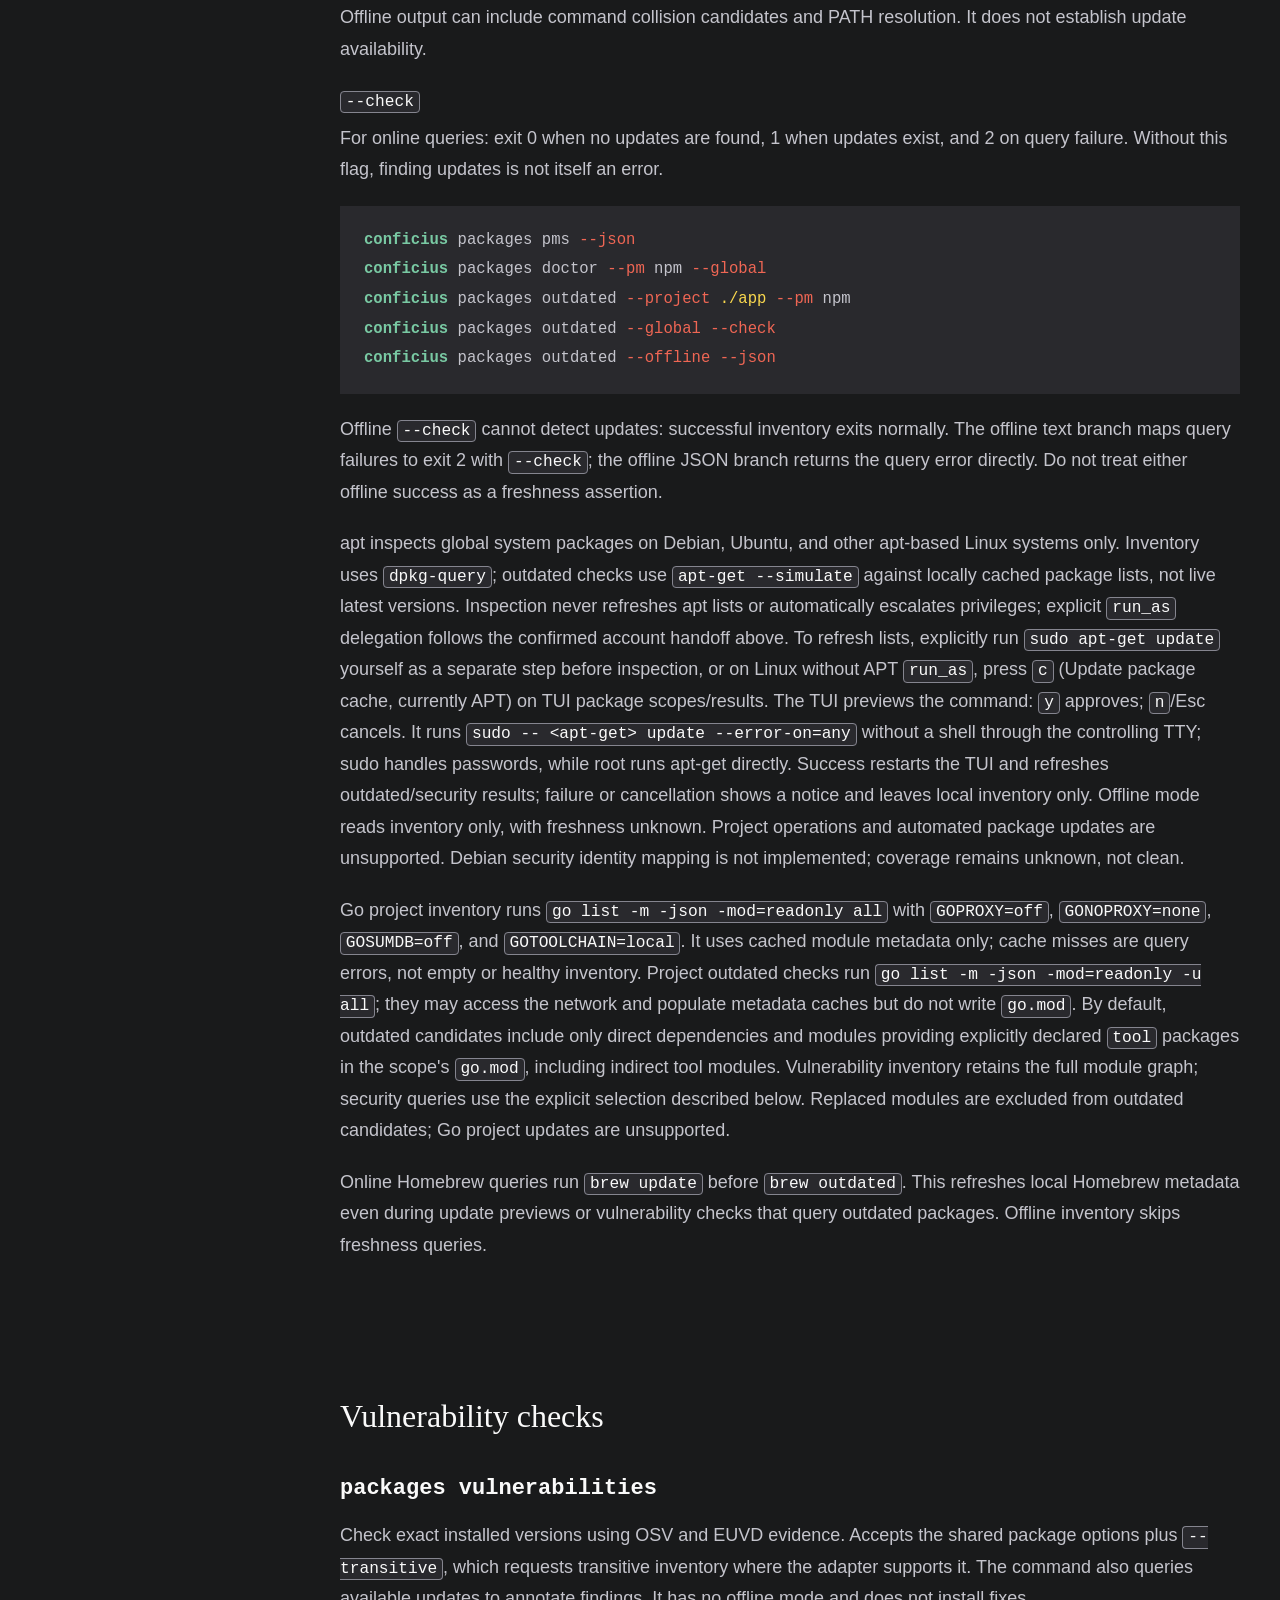
==== commit d7545e43: "chore: merge main into manager version fix" ====
--- a/docs/cli.html
+++ b/docs/cli.html
@@ -251,7 +251,8 @@
             <dt><code>layout</code></dt><dd>Optional: <code>"xdg"</code>. <code>"xdg"</code> or <code>"os-native"</code>; chooses the default for an explicit <code>config layout</code> action, not automatic relocation.</dd>
             <dt><code>profile</code></dt><dd>Optional: <code>"default"</code> fallback. Selection priority: <code>--profile NAME</code>, <code>CONFICIUS_PROFILE</code>, this field, then <code>default</code>.</dd>
             <dt><code>profiles.&lt;name&gt;.managers.&lt;manager&gt;.enabled</code></dt><dd>Optional: <code>true</code>. Managers stay enabled unless explicitly disabled. Enabling one does not disable others.</dd>
-            <dt><code>profiles.&lt;name&gt;.managers.&lt;manager&gt;.run_as</code></dt><dd>Optional: current user. Local account for global manager inspection and supported package updates, using its sudo login environment on macOS and Linux. Windows delegation is unsupported.</dd>
+            <dt><code>profiles.&lt;name&gt;.managers.&lt;manager&gt;.run_as</code></dt><dd>Optional: current user. Local account for global manager inspection and supported package updates, using its login environment on macOS and Linux. Windows delegation is unsupported.</dd>
+            <dt><code>profiles.&lt;name&gt;.managers.&lt;manager&gt;.run_as_method</code></dt><dd>Optional: <code>'sudo'</code> (default) or <code>'su'</code>. Explicit method requires <code>run_as</code>; no fallback between methods.</dd>
             <dt><code>profiles.&lt;name&gt;.projects[].name</code></dt><dd>Required per project. Unique project name within the profile, used by <code>--profile-project</code>.</dd>
             <dt><code>profiles.&lt;name&gt;.projects[].path</code></dt><dd>Required per project. Absolute path or path relative to the package config file's directory, not the repository root. Supports <code>$HOME</code>, <code>${HOME}</code>, and other set environment variables via <code>$VAR</code> or <code>${VAR}</code>; HOME/XDG variables have defaults. Unset variables without defaults fail; <code>~</code> is not expanded.</dd>
             <dt><code>profiles.&lt;name&gt;.projects[].allow_manifest_changes</code></dt><dd>Optional: <code>false</code>. Set <code>true</code> explicitly to permit native project updates that may change manifests or lockfiles. Git overrides do not bypass this guard.</dd>
@@ -264,15 +265,16 @@
           <p>Some tools need different accounts or privileges. Homebrew should normally run as its non-root installation owner, which may be a special account rather than your current user:</p>
           <pre><code><span class="syntax-section">[profiles.work.managers.brew]</span>
 <span class="syntax-key">enabled</span> = <span class="syntax-value">true</span>
-<span class="syntax-key">run_as</span> = <span class="syntax-string">'special-username'</span></code></pre>
+<span class="syntax-key">run_as</span> = <span class="syntax-string">'special-username'</span>
+<span class="syntax-key">run_as_method</span> = <span class="syntax-string">'su'</span></code></pre>
           <pre><code><span class="syntax-command">conficius</span> packages outdated <span class="syntax-flag">--profile</span> work <span class="syntax-flag">--global</span> <span class="syntax-flag">--pm</span> brew
 <span class="syntax-command">conficius</span> packages update <span class="syntax-flag">--profile</span> work <span class="syntax-flag">--global</span> <span class="syntax-flag">--pm</span> brew</code></pre>
           <p>Use <code>--global</code> in CLI or select global scope in TUI. Global inventory, outdated queries, doctor checks, and supported package updates use the selected account; manager discovery uses that account’s login environment, not the caller’s executable path. Project/workspace delegation and delegated manager self-updates are explicitly blocked. This does not add adapter capabilities.</p>
-          <p>Each handoff requires typing <code>yes</code> at the controlling <code>/dev/tty</code>, then runs the same Conficius binary through <code>/usr/bin/sudo -i -u USER --</code>. The account must exist, be authorized by sudo policy, and be able to execute that binary. Its login environment must provide the manager, native dependencies, and access to its tool installations, configuration, and caches. Fix that account’s <code>PATH</code> and permissions rather than duplicating users or adding executable overrides.</p>
-          <p>stdin and stderr connect to the controlling terminal; sudo handles passwords there. Conficius never captures passwords or supplies password arguments. stdout carries bounded internal JSON only (48 KiB request, 16 MiB response); there is no silent fallback to the caller. TUI refresh stops and restarts before confirmation, then merges target-account and current-user results.</p>
+          <p>Each handoff requires typing <code>yes</code> at the controlling <code>/dev/tty</code>, then runs the same Conficius binary through <code>/usr/bin/sudo -i -u USER --</code> by default, or <code>/usr/bin/su -l USER -c</code> with <code>run_as_method = 'su'</code>. Both use the target account’s login environment on macOS/Linux. The account must exist, satisfy the selected method’s authentication policy, and be able to execute that binary. Its login environment must provide the manager, native dependencies, and access to its tool installations, configuration, and caches. Fix that account’s <code>PATH</code> and permissions rather than duplicating users or adding executable overrides.</p>
+          <p>stdin and stderr connect to the controlling terminal; the native tool handles passwords there. sudo normally asks for the current user’s password and requires sudo policy authorization; su normally asks for the target account’s password, subject to OS authentication policy. Conficius never captures passwords or supplies password arguments. su internally uses a shell command with strictly quoted executable and payload. stdout carries bounded internal JSON only (48 KiB request, 16 MiB response); there is no fallback between methods or to the caller. TUI refresh stops and restarts before confirmation, then merges target-account and current-user results.</p>
           <h4>APT privileges</h4>
           <p>APT system changes and cache refresh require root privileges and appropriate sudo authorization. Switching to an unprivileged user does not grant write access. Conficius supports APT inspection, not package upgrades; <code>run_as = 'root'</code> does not enable upgrades.</p>
-          <p>Delegated APT cache refresh is blocked; use an authorized target-account terminal. Without APT delegation, Linux TUI <code>c</code> previews the separate sudo/root cache-refresh action. Press <code>y</code> to approve, or <code>n</code>/<code>Esc</code> to cancel.</p>
+          <p>Delegated APT cache refresh is blocked; use an authorized target-account terminal. Without APT delegation, Linux TUI <code>c</code> previews the separate sudo/root cache-refresh action, unaffected by <code>run_as_method</code>. Press <code>y</code> to approve, or <code>n</code>/<code>Esc</code> to cancel.</p>
           <p>Grant only necessary sudo permissions. Do not run Homebrew as root.</p>
           <p>The example leaves project mutation disabled. Set <code>allow_manifest_changes = true</code> in the matching project entry only when you intend to permit updates, then preview before using <code>--apply</code>.</p>
           <h3 id="tui-configuration-and-profiles">TUI configuration and profiles</h3>
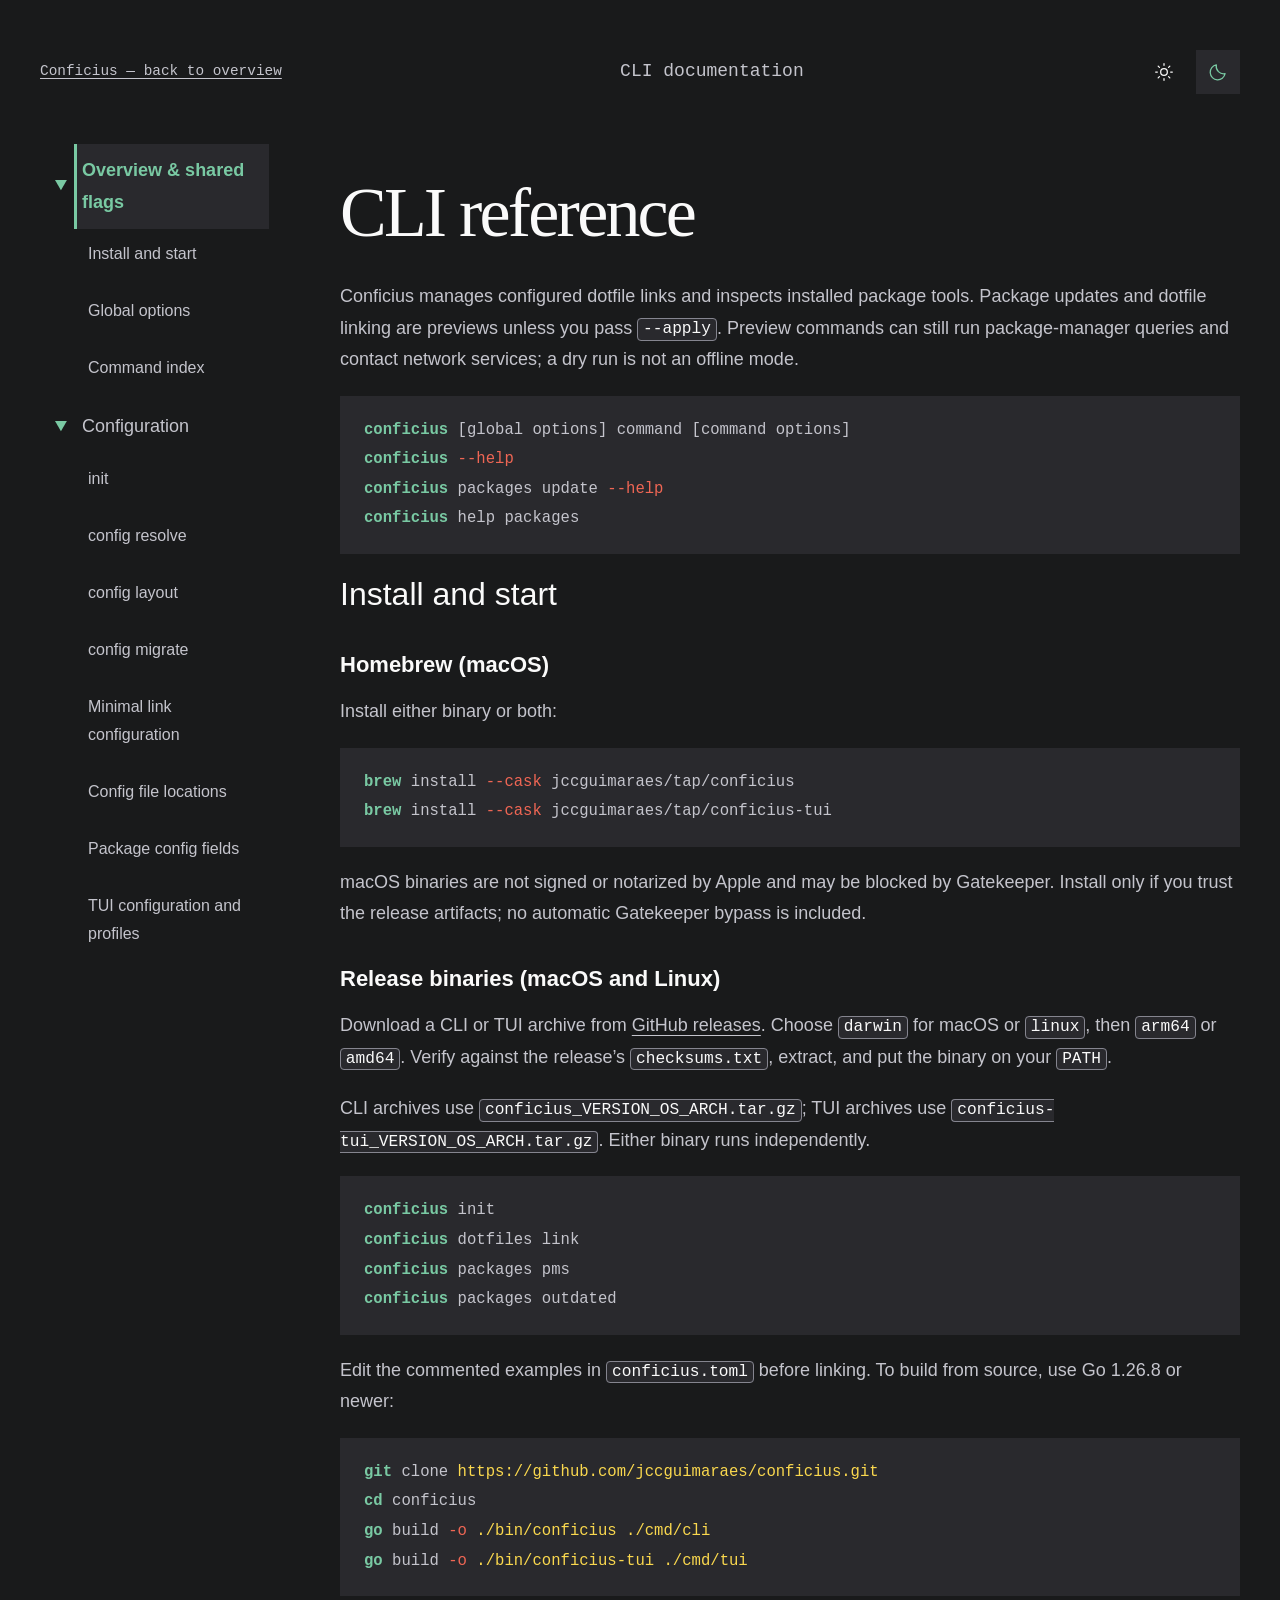
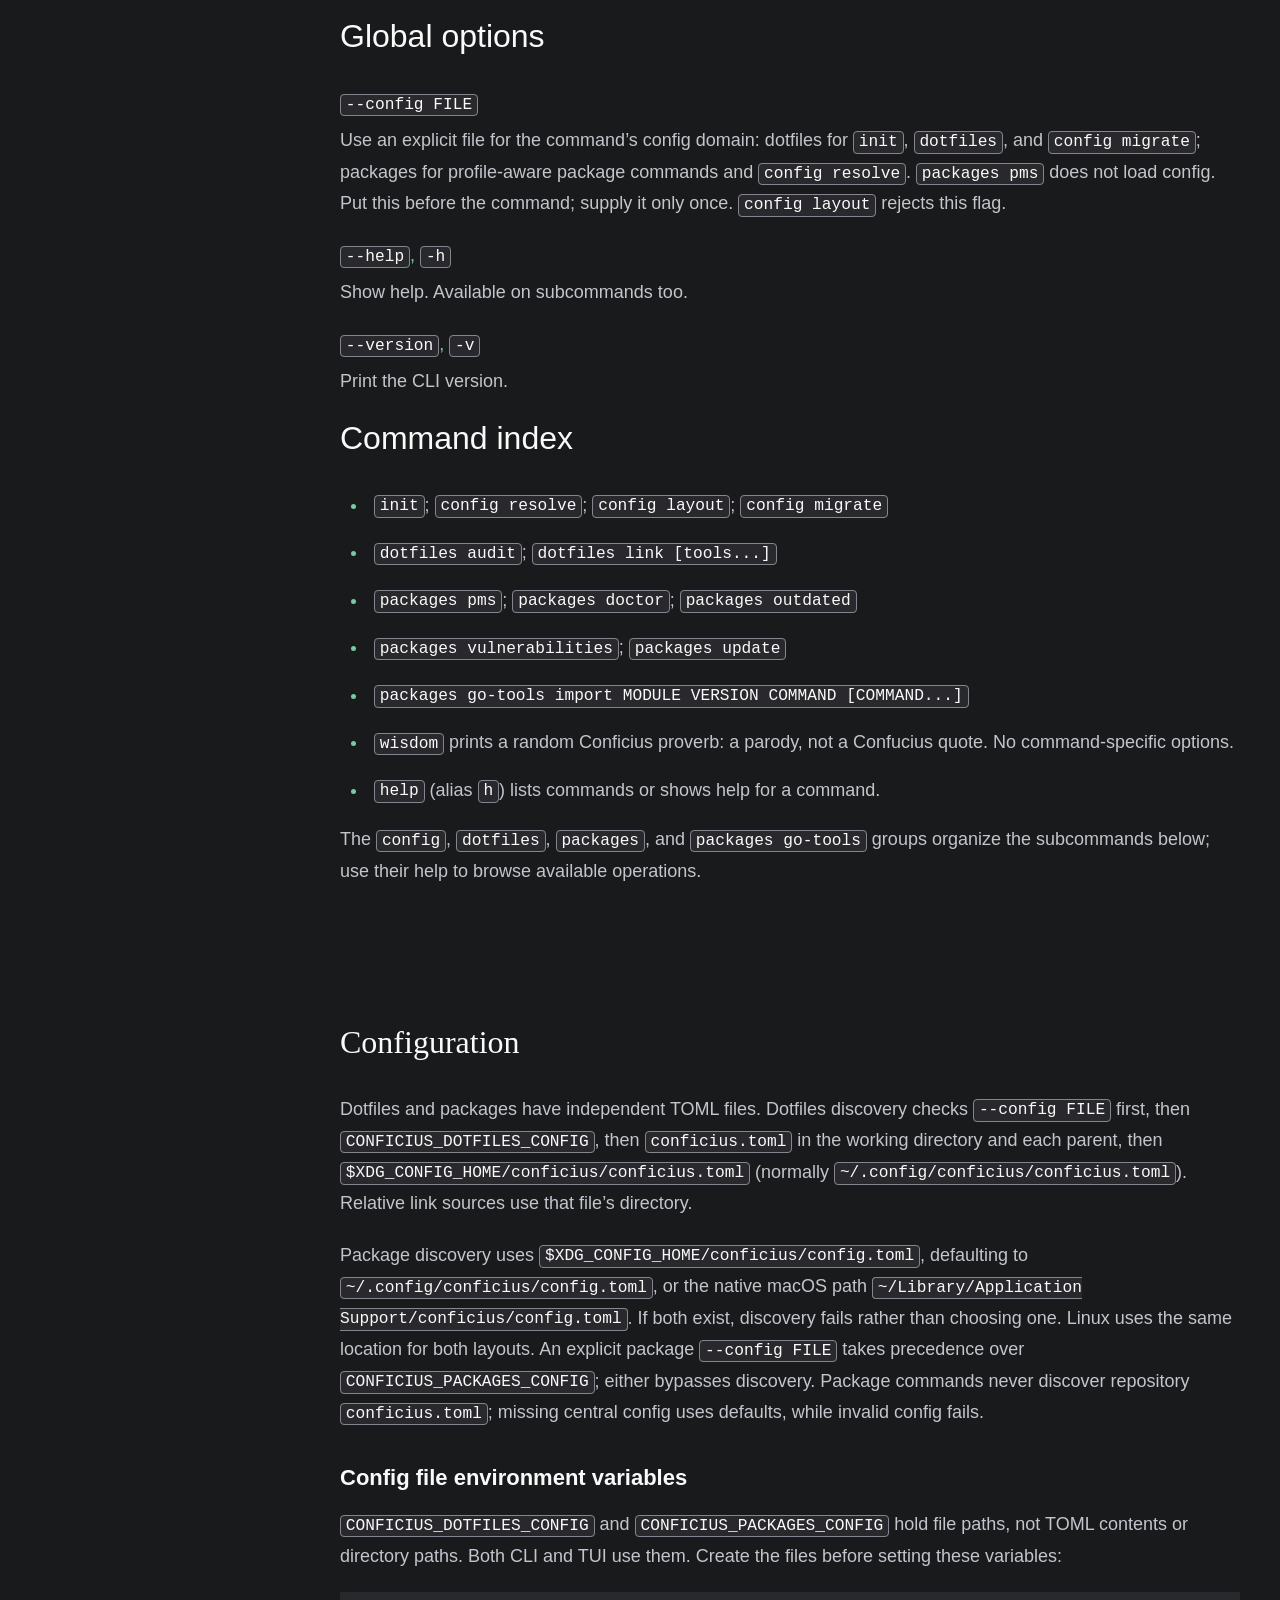
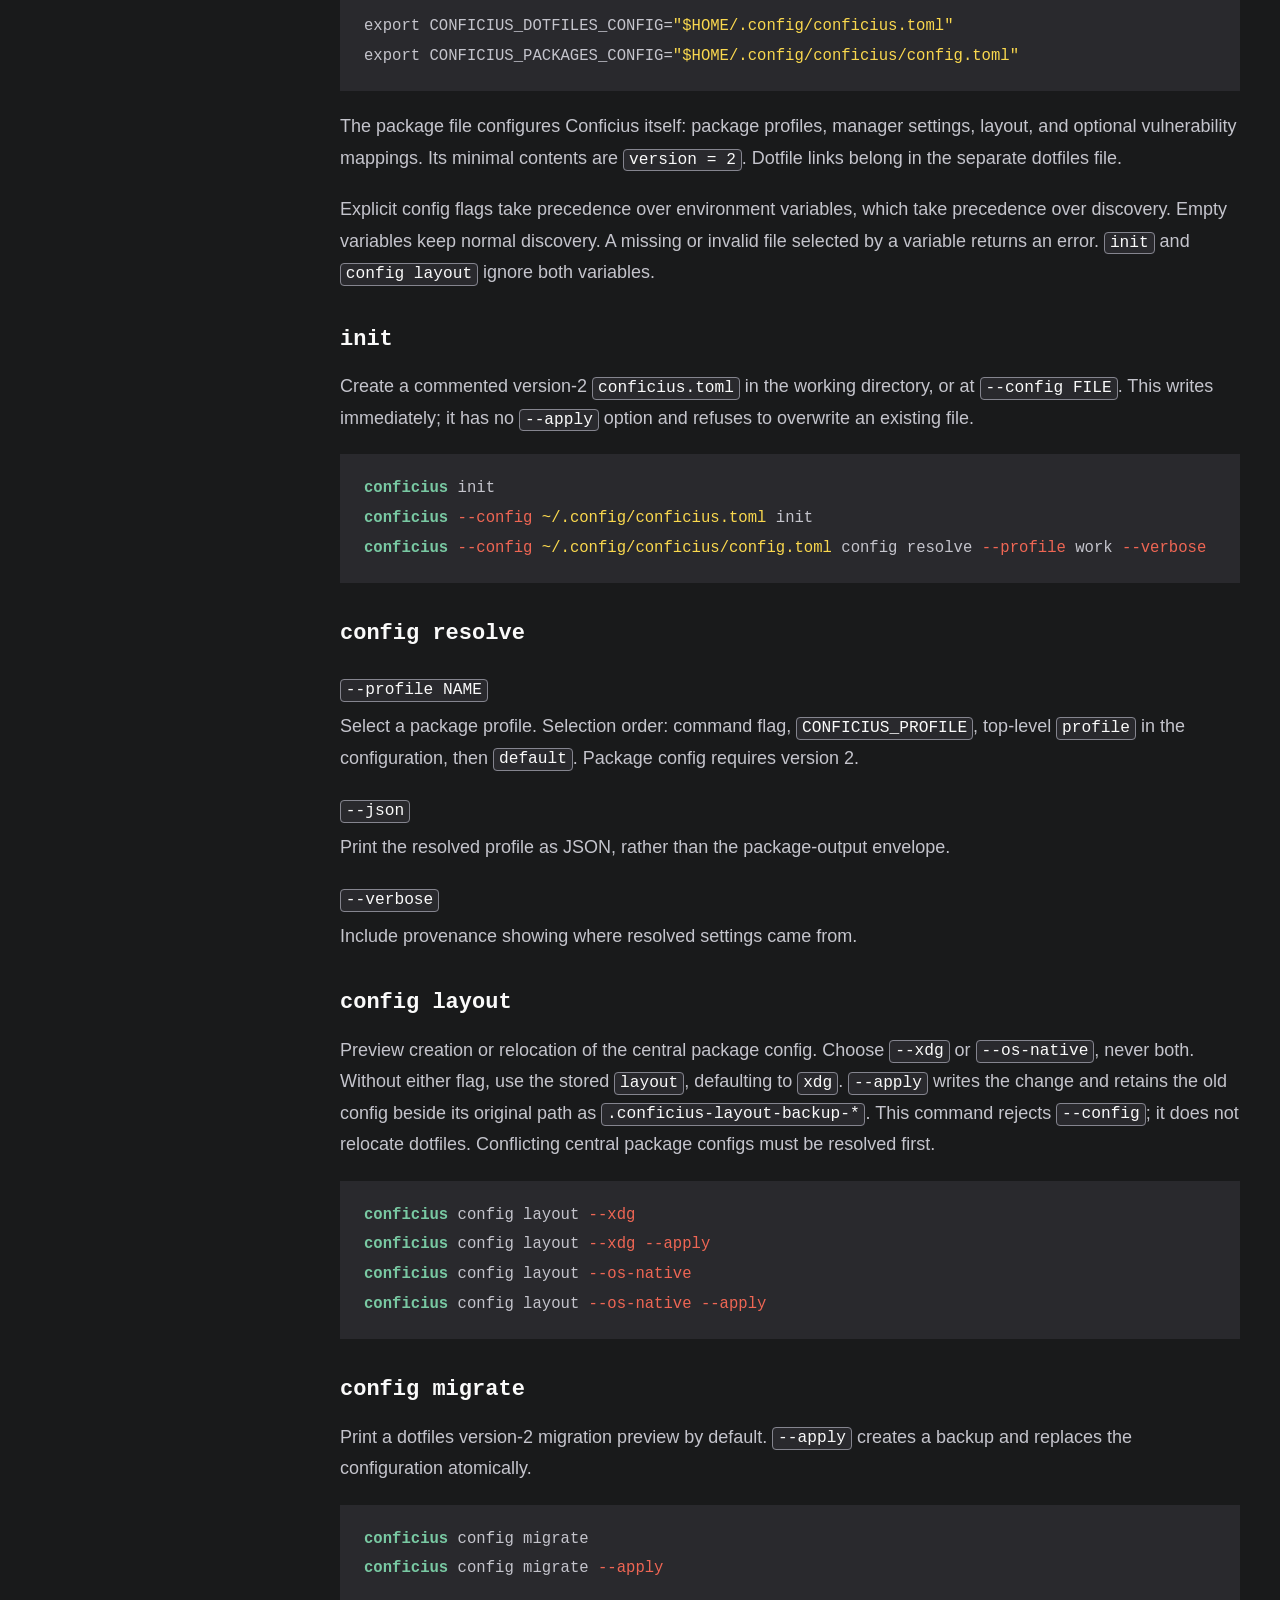
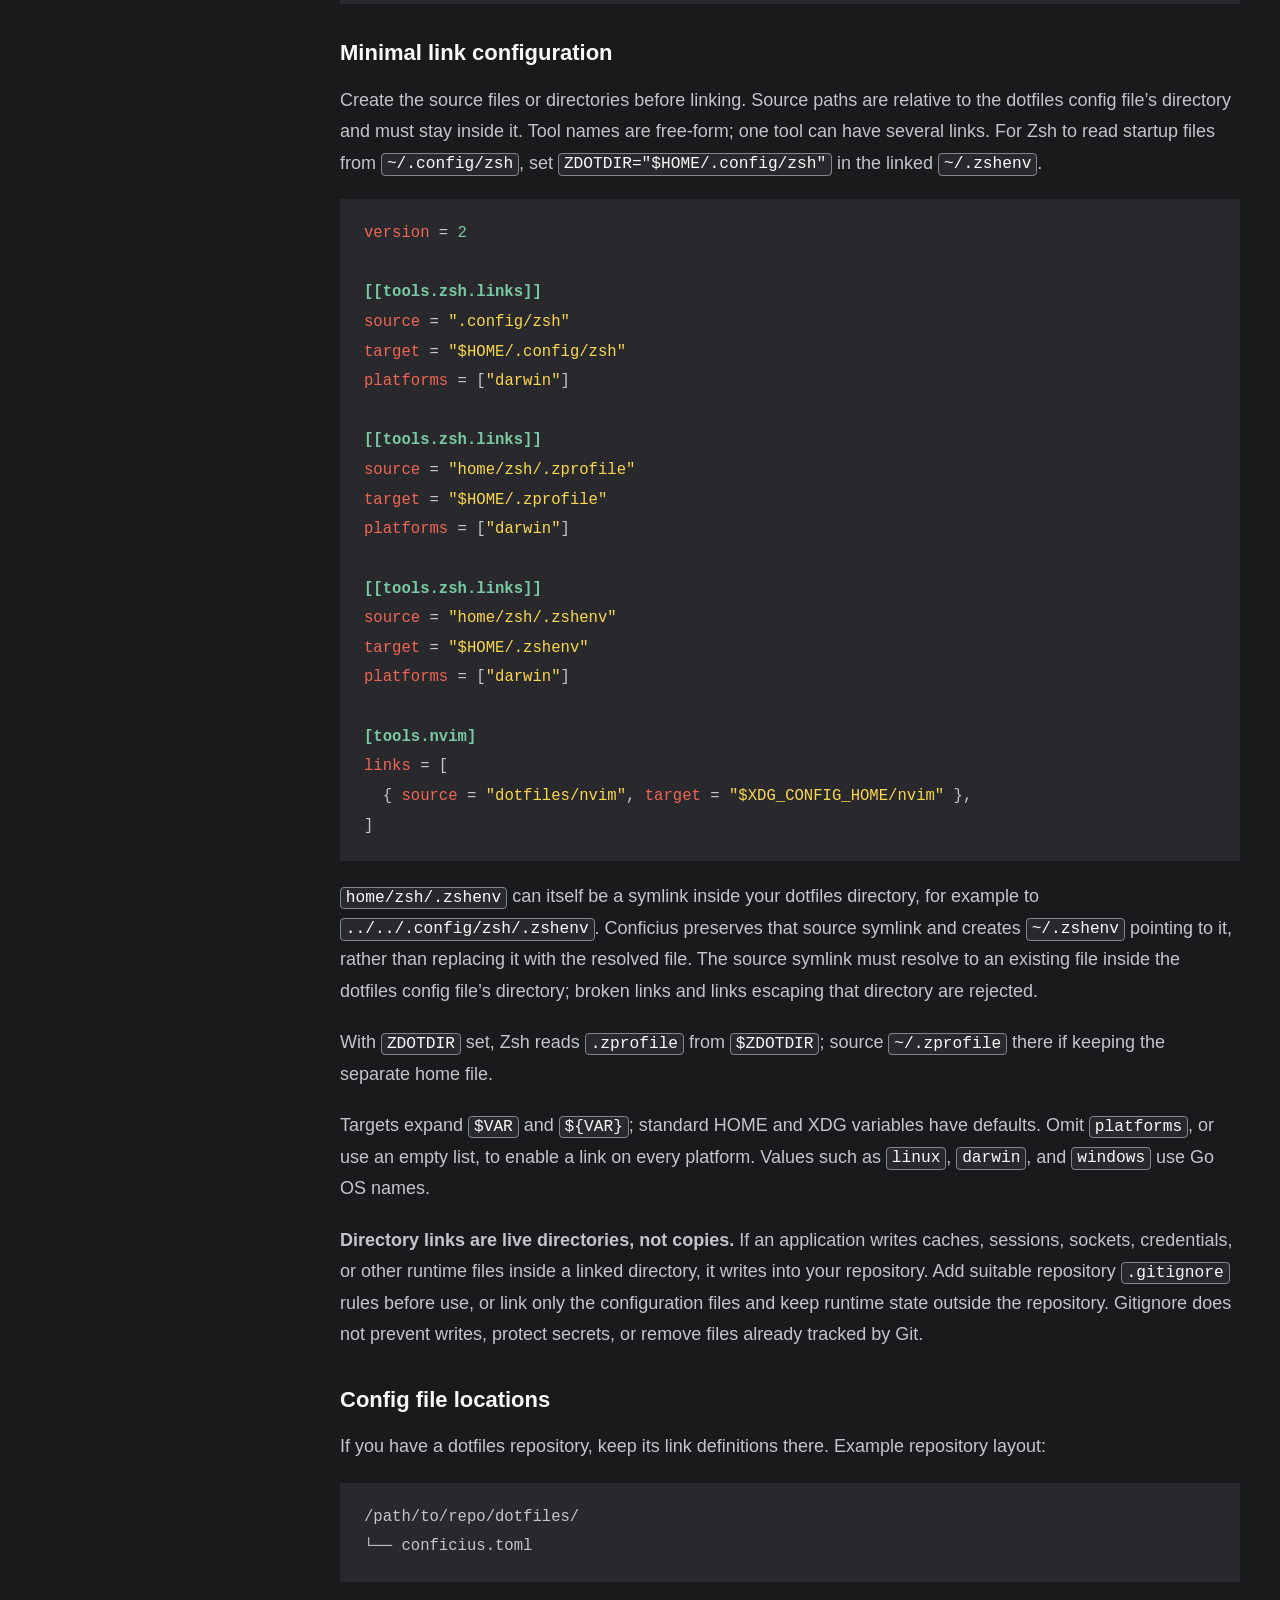
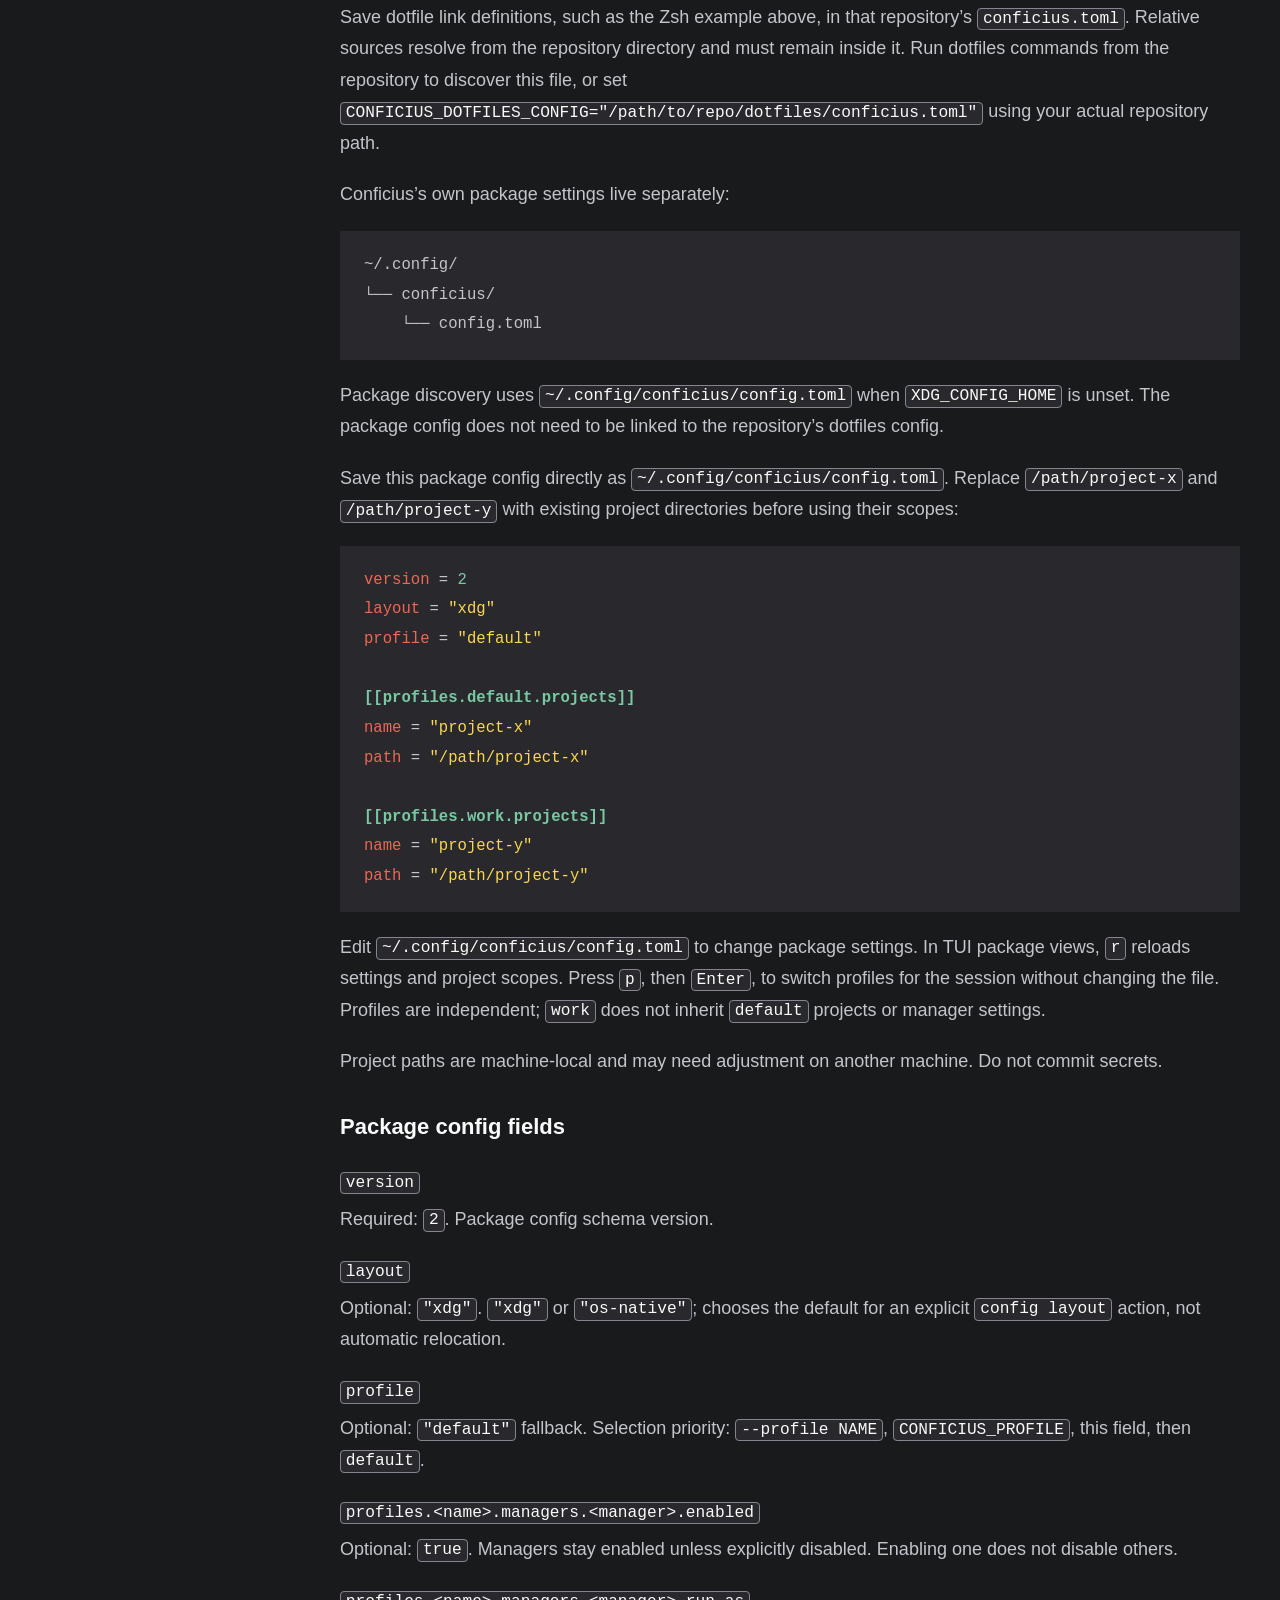
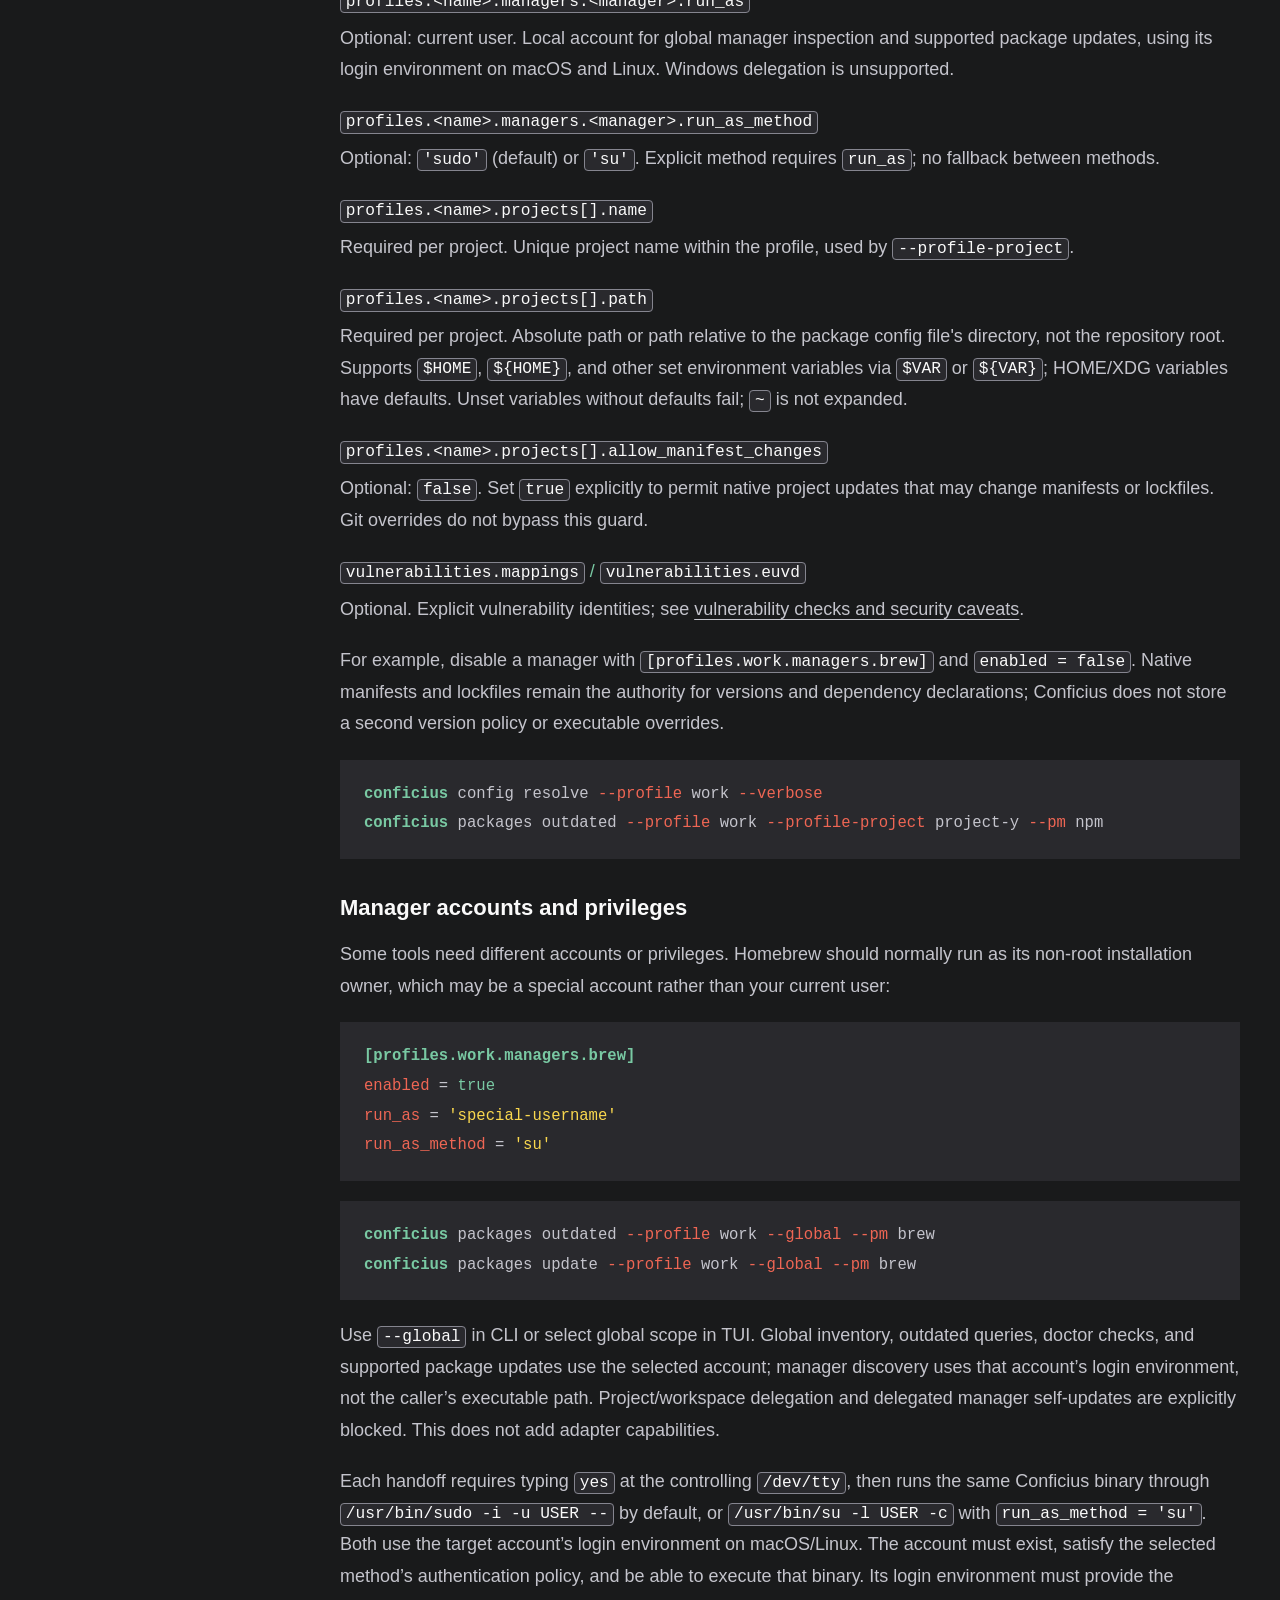
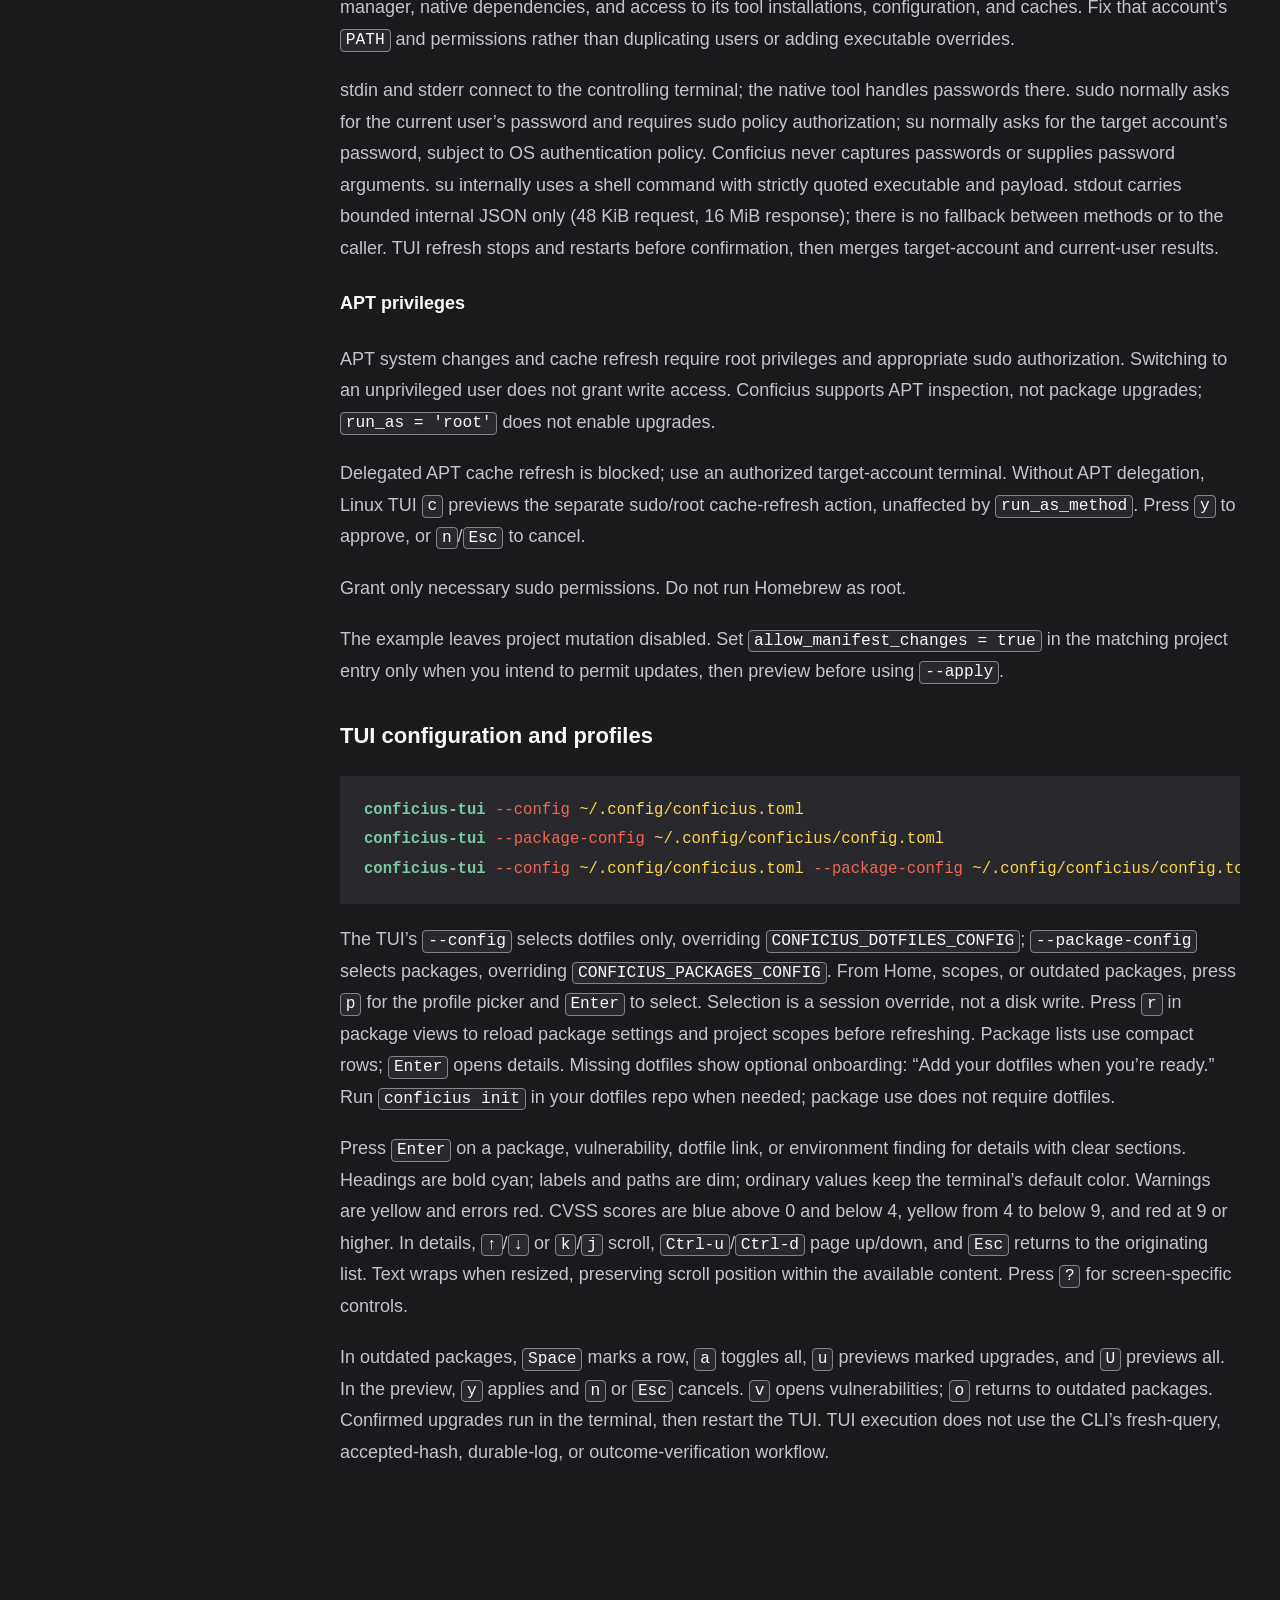
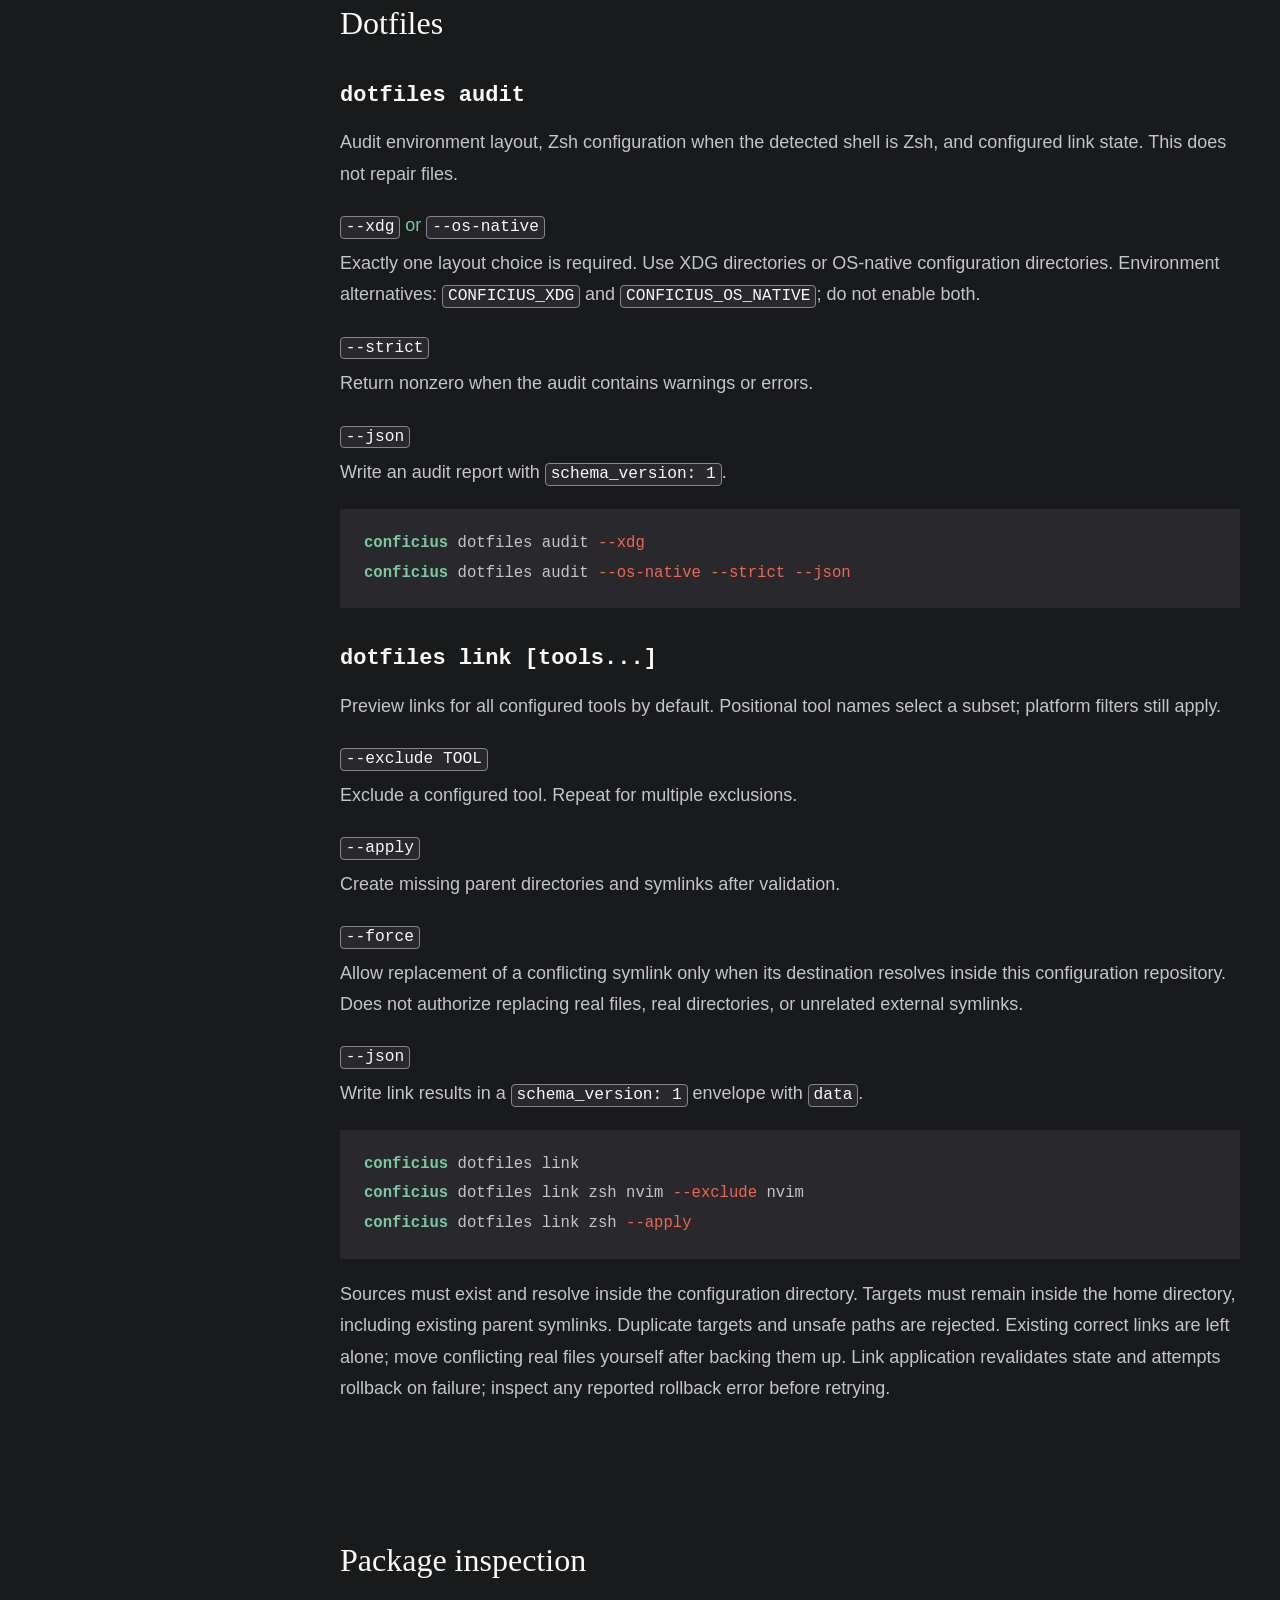
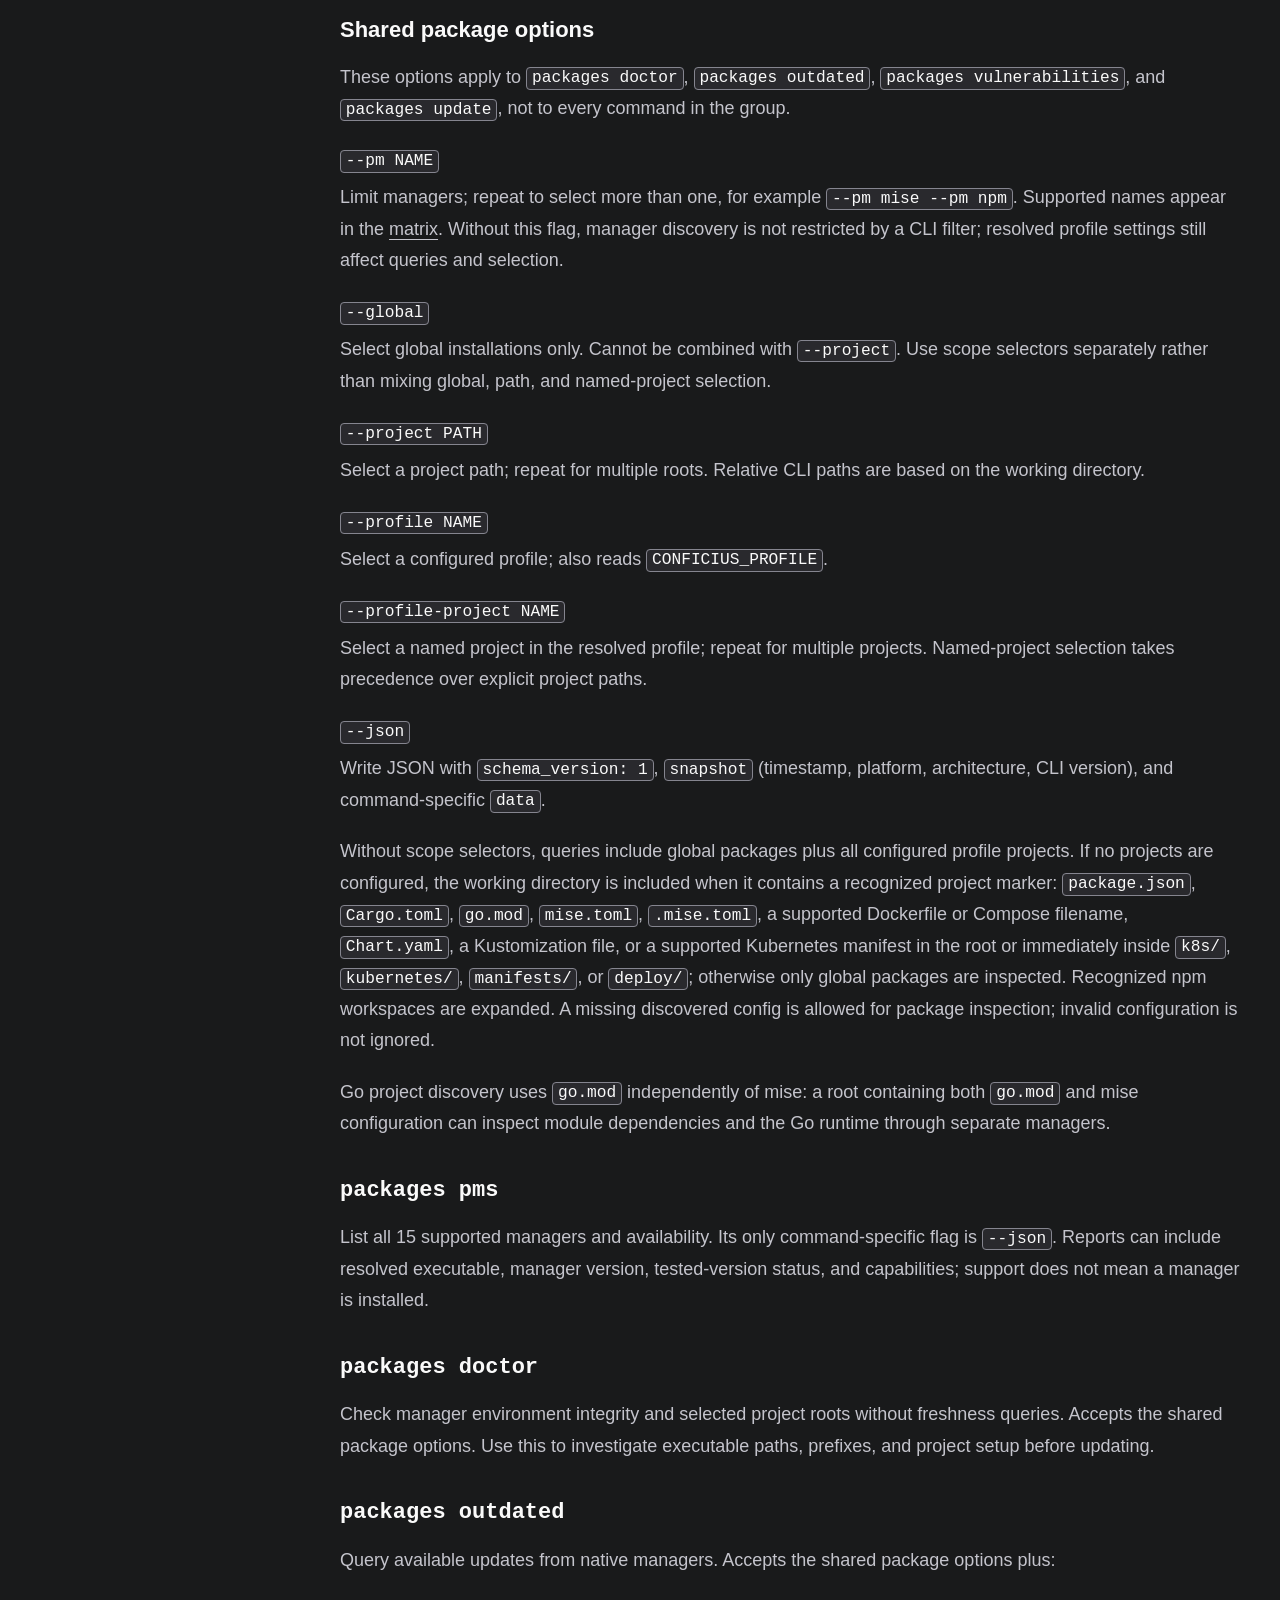
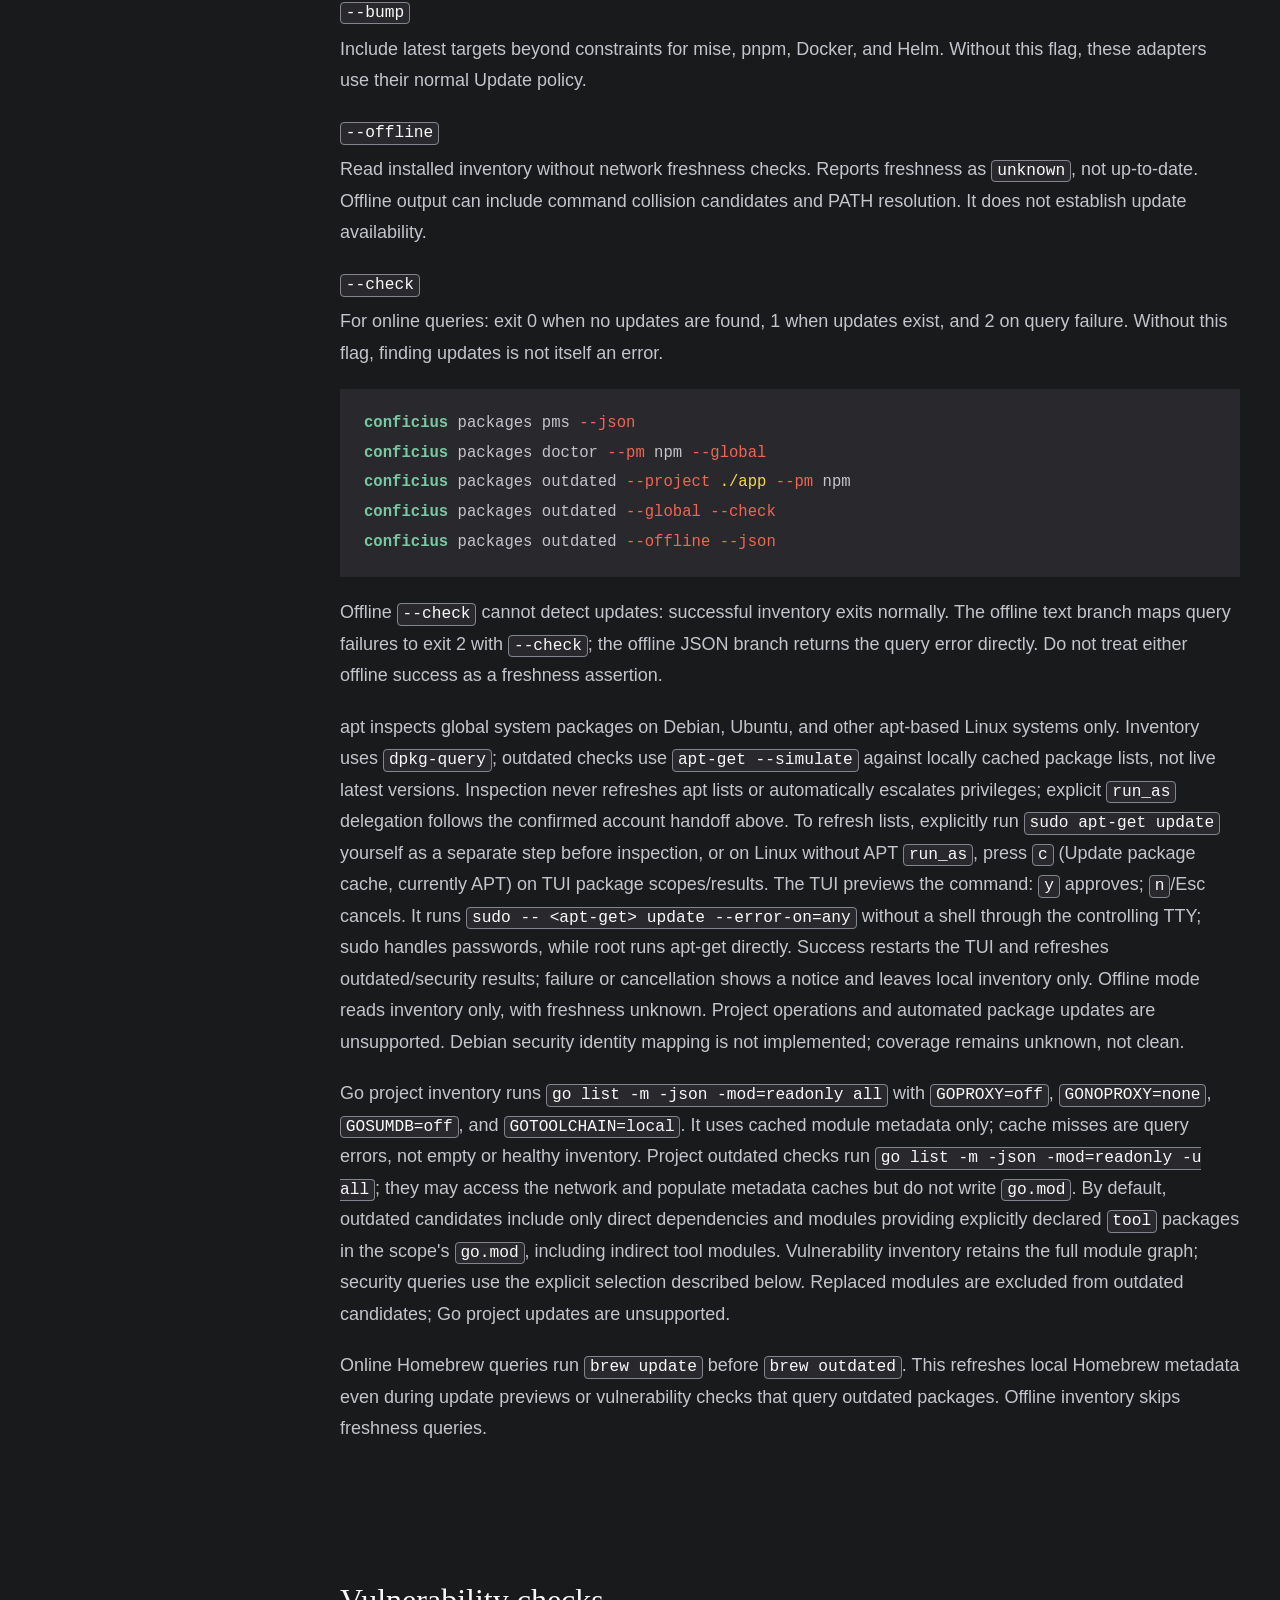
==== commit 63e58b23: "docs(site): update package manager coverage" ====
--- a/docs/cli.html
+++ b/docs/cli.html
@@ -323,15 +323,16 @@
             <dt><code>--profile-project NAME</code></dt><dd>Select a named project in the resolved profile; repeat for multiple projects. Named-project selection takes precedence over explicit project paths.</dd>
             <dt><code>--json</code></dt><dd>Write JSON with <code>schema_version: 1</code>, <code>snapshot</code> (timestamp, platform, architecture, CLI version), and command-specific <code>data</code>.</dd>
           </dl>
-          <p>Without scope selectors, queries include global packages plus all configured profile projects. If no projects are configured, the working directory is included when it contains one of five project files: <code>package.json</code>, <code>Cargo.toml</code>, <code>go.mod</code>, <code>mise.toml</code>, or <code>.mise.toml</code>; otherwise only global packages are inspected. Recognized npm workspaces are expanded. A missing discovered config is allowed for package inspection; invalid configuration is not ignored.</p>
+          <p>Without scope selectors, queries include global packages plus all configured profile projects. If no projects are configured, the working directory is included when it contains a recognized project marker: <code>package.json</code>, <code>Cargo.toml</code>, <code>go.mod</code>, <code>mise.toml</code>, <code>.mise.toml</code>, a supported Dockerfile or Compose filename, <code>Chart.yaml</code>, a Kustomization file, or a supported Kubernetes manifest in the root or immediately inside <code>k8s/</code>, <code>kubernetes/</code>, <code>manifests/</code>, or <code>deploy/</code>; otherwise only global packages are inspected. Recognized npm workspaces are expanded. A missing discovered config is allowed for package inspection; invalid configuration is not ignored.</p>
           <p>Go project discovery uses <code>go.mod</code> independently of mise: a root containing both <code>go.mod</code> and mise configuration can inspect module dependencies and the Go runtime through separate managers.</p>
           <h3 id="packages-pms"><code>packages pms</code></h3>
-          <p>List all 13 supported managers and availability. Its only command-specific flag is <code>--json</code>. Reports can include resolved executable, manager version, tested-version status, and capabilities; support does not mean a manager is installed.</p>
+          <p>List all 15 supported managers and availability. Its only command-specific flag is <code>--json</code>. Reports can include resolved executable, manager version, tested-version status, and capabilities; support does not mean a manager is installed.</p>
           <h3 id="packages-doctor"><code>packages doctor</code></h3>
           <p>Check manager environment integrity and selected project roots without freshness queries. Accepts the shared package options. Use this to investigate executable paths, prefixes, and project setup before updating.</p>
           <h3 id="packages-outdated"><code>packages outdated</code></h3>
           <p>Query available updates from native managers. Accepts the shared package options plus:</p>
           <dl>
+            <dt><code>--bump</code></dt><dd>Include latest targets beyond constraints for mise, pnpm, Docker, and Helm. Without this flag, these adapters use their normal Update policy.</dd>
             <dt><code>--offline</code></dt><dd>Read installed inventory without network freshness checks. Reports freshness as <code>unknown</code>, not up-to-date. Offline output can include command collision candidates and PATH resolution. It does not establish update availability.</dd>
             <dt><code>--check</code></dt><dd>For online queries: exit 0 when no updates are found, 1 when updates exist, and 2 on query failure. Without this flag, finding updates is not itself an error.</dd>
           </dl>
@@ -385,9 +386,10 @@
           <h3 id="packages-update"><code>packages update</code></h3>
           <p>Preview manager-specific update plans by default for enabled managers and selected scopes. Plans show commands, scope, state hashes, and mutation impact. Accepts the shared package options plus:</p>
           <dl>
+            <dt><code>--bump</code></dt><dd>Select Bump targets for mise, pnpm, Docker, and Helm, permitting updates beyond their normal constraints. Preview before applying.</dd>
             <dt><code>--include PACKAGE</code></dt><dd>Include a package by <code>manager:name</code> or a globally unique name. Repeat for multiple selections.</dd>
             <dt><code>--exclude PACKAGE</code></dt><dd>Exclude a package using the same selector syntax. Repeat as needed.</dd>
-            <dt><code>--apply</code></dt><dd>Execute update commands interactively. Requires explicit scope intent through <code>--global</code>, <code>--project PATH</code>, <code>--profile NAME</code>, or <code>--profile-project NAME</code>.</dd>
+            <dt><code>--apply</code></dt><dd>Apply selected update plans interactively. Requires explicit scope intent through <code>--global</code>, <code>--project PATH</code>, <code>--profile NAME</code>, or <code>--profile-project NAME</code>.</dd>
             <dt><code>--yes</code></dt><dd>Use accepted plan hashes for non-interactive CLI execution. Requires <code>--apply</code>. This is not blanket approval for changed plans and does not guarantee that underlying tools never prompt.</dd>
             <dt><code>--accept-plan HASH</code></dt><dd>Accept an exact state hash; repeat for every selected plan. Requires <code>--yes</code>. Missing, extra, stale, or no-longer-selected hashes are rejected.</dd>
             <dt><code>--best-effort</code></dt><dd>Continue to later plans after a plan fails. Requires <code>--apply</code>. Default behavior stops after failure; continuing does not make failures successful.</dd>
@@ -408,7 +410,7 @@
             <li>Inspect manager status and preview the exact intended scope. <code>--json</code> works for previews but is rejected with <code>--apply</code>.</li>
             <li>For project mutation, explicitly allow manifest changes in the matching profile project. By default its containing Git repository must be clean. CLI flags <code>--allow-dirty</code> and <code>--allow-unversioned</code> bypass only their respective Git checks. The TUI instead asks <strong>Continue with uncommitted changes</strong>, lists affected project paths, and warns that there is no automatic rollback. Press <code>y</code> to approve dirty Git state for this batch, then review and confirm the normal command preview; <code>n</code> or Esc cancels. Cancellation, a new preview, refresh, profile changes, and restart clear approval. Execution rechecks Git safety, so newly dirty projects require confirmation. TUI unversioned projects remain blocked; neither interface bypasses <code>allow_manifest_changes = true</code>.</li>
             <li>Application checks manager version ranges, then re-queries available updates and rebuilds plans. Fresh-query failures abort execution. Automation must accept the refreshed plans exactly; if state changed, preview and review again.</li>
-            <li>A durable update log is written before execution. Failure to create it prevents updates. Commands run through the native managers; permission prompts and service impacts depend on the manager.</li>
+            <li>A durable update log is written before execution. Failure to create it prevents updates. Native-manager plans run through their tools; Docker image-reference plans edit local files directly. Permission prompts and service impacts depend on the manager.</li>
             <li>Execution outcomes are verified against installed state and the log is finalized. Partial changes can remain after failure; review outcomes and any recovery guidance before retrying.</li>
           </ol>
           <h4>Current CLI limits</h4>
@@ -431,7 +433,7 @@
 
         <section id="managers" aria-labelledby="managers-title">
           <div class="section-head"><h2 id="managers-title">Package-manager support</h2></div>
-          <p>These are the capabilities declared by the 13 registered adapters, not features offered by the upstream tools themselves. “No” means Conficius does not declare that operation. Inventory support enables inspection and can supply vulnerability data, subject to identity mapping and installed-version coverage.</p>
+          <p>These are the capabilities declared by the 15 registered adapters, not features offered by the upstream tools themselves. “No” means Conficius does not declare that operation. Inventory support enables inspection and can supply vulnerability data, subject to identity mapping and installed-version coverage.</p>
           <div class="table-scroll" role="region" aria-label="Package-manager capability matrix" tabindex="0">
             <table id="manager-capabilities">
               <caption>Declared adapter capabilities and tested manager major versions</caption>
@@ -449,6 +451,8 @@
                 <tr><th scope="row">Yarn / <code>yarn</code></th><td>No</td><td>Yes</td><td>No</td><td>Yes</td><td>No</td><td>Yes</td><td>4</td></tr>
                 <tr><th scope="row">Bun / <code>bun</code></th><td>No</td><td>Yes</td><td>No</td><td>Yes</td><td>No</td><td>Yes</td><td>1</td></tr>
                 <tr><th scope="row">Go / <code>go</code></th><td>Yes</td><td>Yes</td><td>Yes</td><td>Yes</td><td>Yes</td><td>Yes</td><td>1</td></tr>
+                <tr><th scope="row">Docker / <code>docker</code></th><td>No</td><td>Yes</td><td>No</td><td>Yes</td><td>No</td><td>Yes</td><td>Not specified; no Docker CLI required</td></tr>
+                <tr><th scope="row">Helm / <code>helm</code></th><td>No</td><td>Yes</td><td>No</td><td>Yes</td><td>No</td><td>Yes</td><td>3–4</td></tr>
                 <tr><th scope="row">apt / <code>apt</code></th><td>Yes</td><td>No</td><td>Cached lists only</td><td>No</td><td>No</td><td>No</td><td>2–3</td></tr>
               </tbody>
             </table>
@@ -463,6 +467,14 @@
             <li><strong>Yarn 4:</strong> project inventory and registry latest-tag checks; selected upgrades use <code>yarn up</code> and may cross declared ranges. Workspace outdated/update operations are rejected; local and alias resolutions are skipped. <strong>Bun:</strong> project inventory and actionable range-compatible outdated checks; selected updates use <code>bun update</code>, without <code>--latest</code>. Packages already at their range-compatible target are omitted. Bun and Yarn updates require manifest-change permission and project Git safeguards. Neither supports global operations.</li>
             <li><strong>Go:</strong> journal-backed global tool inventory, outdated checks, and updates remain unchanged; ownership records are managed through <a href="#logs"><code>packages go-tools import</code></a>. Project and workspace module inventory and outdated checks require <code>go.mod</code>; CLI and TUI project updates batch selected modules using pinned <code>go get module@version ...</code> in the project directory. Configure <code>allow_manifest_changes = true</code> and satisfy Git safety checks. Native Go may change <code>go.mod</code>, <code>go.sum</code>, transitive dependencies and Go/toolchain requirements while retaining existing tool directives. Review the diff and run project tests. Both manifests are hashed to reject stale plans. Project updates never write the global tool journal and have no automatic rollback or recovery command; keep Git history or backups.</li>
           </ul>
+          <h3 id="container-and-chart-projects">Docker, Kubernetes, and Helm projects</h3>
+          <p><strong>Docker (<code>--pm docker</code>):</strong> inspect literal image references in root <code>Dockerfile</code>, <code>Containerfile</code>, <code>compose.yaml</code>, <code>compose.yml</code>, <code>docker-compose.yaml</code>, and <code>docker-compose.yml</code>. The same adapter recursively inspects supported Kubernetes workload YAML and Kustomize image overrides and local resources. It skips generated and dependency directories, including <code>charts/</code> and <code>templates/</code>, and does not follow symlinks. Kubernetes is not a separate manager.</p>
+          <p>Docker Update keeps numeric tag major, precision, and suffix; single-component tags do not advance. Bump permits newer majors and single-component numeric tags while retaining precision and suffix. Tagged SHA-256 pins refresh their digest; neither action changes the repository or adds or removes digest pinning. Digest-only references have no inferred update. Dynamic Dockerfile references and private registries are unsupported. Queries use anonymous HTTPS registries; no Docker CLI or daemon is required. Applying edits changes source files only: no image pull, build, container execution, or Kubernetes deployment.</p>
+          <p><strong>Helm (<code>--pm helm</code>):</strong> inspect <code>apiVersion: v2</code> dependencies in root <code>Chart.yaml</code>, using <code>Chart.lock</code> versions when present. Update stays within supported stable-version constraints and preserves declarations. Bump may cross a constraint and then replaces that declaration with the exact selected version. Anonymous HTTPS chart indexes are supported; OCI, repository aliases, local repositories, credentials, prereleases, wildcards, and OR constraints are not.</p>
+          <p>Helm requires its native CLI. Apply requires a complete compatible stable lock, rejects duplicate real chart names, and preserves unselected locked versions. It runs <code>helm dependency update . --skip-refresh</code> in an isolated temporary chart directory, validates selected versions and archives, then publishes <code>Chart.yaml</code>, <code>Chart.lock</code>, and vendored chart archives. It never installs or upgrades a release. Both adapters require project manifest-change permission and applicable Git safeguards. Publishing across multiple files is not transactional; failures can leave partial changes and report affected paths.</p>
+          <pre><code><span class="syntax-command">conficius</span> packages outdated <span class="syntax-flag">--project</span> <span class="syntax-string">./app</span> <span class="syntax-flag">--pm</span> docker
+<span class="syntax-command">conficius</span> packages update <span class="syntax-flag">--project</span> <span class="syntax-string">./app</span> <span class="syntax-flag">--pm</span> docker <span class="syntax-flag">--bump</span>
+<span class="syntax-command">conficius</span> packages update <span class="syntax-flag">--project</span> <span class="syntax-string">./chart</span> <span class="syntax-flag">--pm</span> helm</code></pre>
           <p>Declared project files do not all trigger automatic working-directory scope discovery; see <a href="#packages">scope defaults</a>. Tested ranges are informational metadata, not version restrictions or a promise that every release or OS combination was tested. Versions outside those ranges do not warn or block updates; version restrictions apply only to known command incompatibilities. Availability depends on the host, installed executable, and manager setup. Use <code>packages pms --json</code> for runtime status and <code>packages doctor</code> for integrity checks.</p>
         </section>
       </main>
--- a/docs/assets/site.css
+++ b/docs/assets/site.css
@@ -136,6 +136,8 @@
     .overview { border-top: 0; padding-block: 3.5rem; }
     .overview h2 { font-size: 2rem; }
     .overview > p { max-width: 34rem; }
+    .showcase { margin-block: 1.5rem; }
+    .showcase video { display: block; width: 100%; height: auto; margin-top: 1rem; }
     .source-line { color: var(--muted); }
     .reading-link { display: inline-block; color: var(--accent); font-size: .9rem; }
     .overview:nth-of-type(even) { position: relative; }
